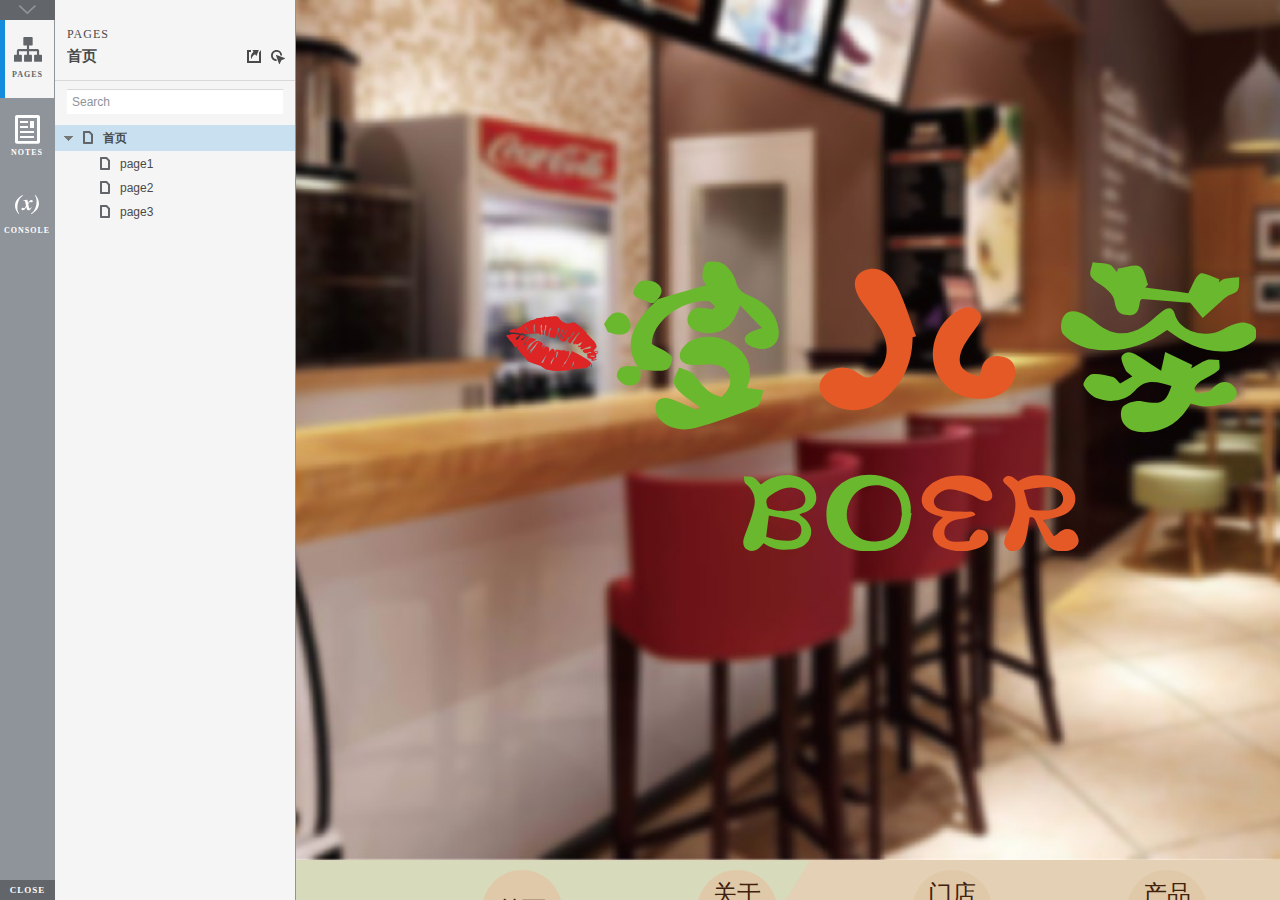
==== index.html @ 2c0c11c9 "1.0" ====
﻿<!DOCTYPE html>
<html xmlns="http://www.w3.org/1999/xhtml" xml:lang="en" lang="en">
<head>
    <title>Untitled Document</title>
    <meta http-equiv="X-UA-Compatible" content="IE=edge"/>
    <meta http-equiv="content-type" content="text/html; charset=utf-8" />
    <meta name="viewport" content="width=device-width, initial-scale=1.0" />
    <meta name="apple-mobile-web-app-capable" content="yes" />
    <link type="text/css" href="resources/css/reset.css" rel="Stylesheet" />
    <link type="text/css" href="resources/css/default.css" rel="Stylesheet" />
    <!--<link href='https://fonts.googleapis.com/css?family=Nunito:300' rel='stylesheet' type='text/css'>-->

    <script type="text/javascript">
        if (location.href.toString().indexOf('file://localhost/') == 0) {
            location.href = location.href.toString().replace('file://localhost/', 'file:///');
        }
    </script>

    <script type="text/javascript" src="resources/scripts/jquery-1.7.1.min.js"></script>
    <script type="text/javascript" src="resources/scripts/player/splitter.js"></script>
    <script type="text/javascript" src="resources/scripts/axutils.js"></script>
    <script type="text/javascript" src="resources/scripts/player/axplayer.js"></script>
    <script type="text/javascript" src="resources/scripts/messagecenter.js"></script>
    <script type="text/javascript" src="data/document.js"></script>
    <style type="text/css">

#outerContainer {
	width:1000px;
	height:1500px;
}

.vsplitbar {
    width: 3px;
    /*background: #B9B9B9;*/
    border-right: 1px solid #8f949a;
}

.vsplitbar:hover, .vsplitbar.active {
    background: #8f949a;
}

#rightPanel {
    background-color: White;
}

/*#leftPanel {
    min-width: 120px;
}*/

.splitterMask {
   position:absolute;
   top: 0;
   left: 0;
   width: 100%;
   height: 100%;
   overflow: hidden;
   background-image: url(resources/images/transparent.gif);
   z-index: 20000;
}

    </style>
    <script type="text/javascript" language="JavaScript"><!--
        var SITEMAP_COLLAPSE_VAR_NAME = 'c';
        var PLUGIN_VAR_NAME = 'g';
        var FOOTNOTES_VAR_NAME = 'fn';
        var ADAPTIVE_VIEW_VAR_NAME = 'view';
        var lastLeftPanelWidth = 295;
        var toolBarOnly = true;

        // isolate scope
        (function() {
            setUpController();
            
            var configuration = $axure.document.configuration;
            var _settings = {};
            _settings.projectId = configuration.prototypeId;
            _settings.isAxshare = configuration.isAxshare;
            _settings.loadFeedbackPlugin = configuration.loadFeedbackPlugin;
            var cHash = getHashStringVar(SITEMAP_COLLAPSE_VAR_NAME);
            _settings.startCollapsed = cHash == "1";
            if(cHash == "2") closePlayer();
            var gHash = getHashStringVar(PLUGIN_VAR_NAME);
            if(gHash == "") gHash = 1;
            _settings.startPluginGid = gHash;

            $axure.player.settings = _settings;

            $(window).bind('load', function() {
                if(CHROME_5_LOCAL && !$('body').attr('pluginDetected')) {
                    window.location = 'resources/chrome/chrome.html';
                }
            });

            $(document).ready(function() {
                $axure.page.bind('load.start', mainFrame_onload);
                $axure.messageCenter.addMessageListener(messageCenter_message);

                $(document).on('pluginShown', function (event, data) {
                    setVarInCurrentUrlHash('g', data ? data : '');
                });

                $(document).on('pluginCreated', function(event, data) {
                    if($axure.player.settings.startPluginGid == data) {
                        $axure.player.showPlugin(data);
                    }
                });

                if($axure.player.settings.loadFeedbackPlugin) {
                    if($axure.player.settings.isAxshare) {
                        $axure.utils.loadJS('/Scripts/plugins/feedback/feedback8.js');
                    } else {
                        $axure.utils.loadJS('http://share.axure.com/Scripts/plugins/feedback/feedback8.js');
                    }
                }

                if(navigator.userAgent.indexOf("MSIE") >= 0) $('#outerContainer').width('100%');
                initialize();
                if($axure.player.settings.startCollapsed) $('#outerContainer').splitter({ sizeLeft: 0 });
                else $('#outerContainer').splitter({ sizeLeft: lastLeftPanelWidth });
                $('#leftPanel').width(lastLeftPanelWidth);
                
                $(window).resize(function() { resizeContent(); });

                $('#maximizePanelContainer').hide();

                initializeLogo();

                $(window).resize();
                resizeContent();
                
                $axure.player.collapseToBar();

                if($axure.player.settings.startCollapsed) {
                    collapse();
                    $('#leftPanel').width(0);
                }

                if(MOBILE_DEVICE) {
                    $('#interfaceControlFrameMinimizeContainer').height('45px');
                    $('#interfaceControlFrameMinimizeContainer a').height('45px');
                    $('#interfaceControlFrameHeaderContainer').css('margin-top','45px');
                    $('#interfaceControlFrameCloseContainer a').css('padding','10px 0px');
                    $('#maximizePanelContainer').height('45px');//.css('top','inherit').css('bottom','0px');

                    $('body').removeClass('hashover');

                    if(IOS) {
                        $('#rightPanel').css('overflow', 'auto').css('-webkit-overflow-scrolling', 'touch').css('-ms-overflow-x', 'hidden');

                        window.addEventListener("orientationchange", function() {
                            var viewport = document.querySelector("meta[name=viewport]");
                            //so iOS doesn't zoom when switching back to portrait
                            viewport.setAttribute('content', 'width=device-width, initial-scale=1.0, maximum-scale=1.0');
                            viewport.setAttribute('content', 'width=device-width, initial-scale=1.0');
                            resizeContent();
                        }, false);

                        $axure.page.bind('load.start', function() {
                            resizeContent();
                        });
                    }
                }

            });

            function initialize() {
                var legacyQString = getQueryString("Page");
                if (legacyQString.length > 0) {
                    location.href = location.href.substring(0, location.href.indexOf("?")) + "#p=" + legacyQString;
                    return;
                }

                var mainFrame = document.getElementById("mainFrame");
                mainFrame.contentWindow.location.href = getInitialUrl();
            }

            function initializeLogo() {
                if($axure.document.configuration.logoImagePath) {
                    var image = new Image();
                    image.onload = function() {
                        $('#logoImage').css('max-width', this.width + 'px');
                        $axure.player.resizeContent();
                    };
                    image.src = $axure.document.configuration.logoImagePath;
                
                    $('#interfaceControlFrameLogoImageContainer').html('<img id="logoImage" src="" />');
                    $('#logoImage').attr('src', $axure.document.configuration.logoImagePath).load(function() { resizeContent(); });
                } else $('#interfaceControlFrameLogoImageContainer').hide();

                if ($axure.document.configuration.logoImageCaption) {
                    $('#interfaceControlFrameLogoCaptionContainer').html($axure.document.configuration.logoImageCaption);
                } else $('#interfaceControlFrameLogoCaptionContainer').hide();

                if(!$('#interfaceControlFrameLogoImageContainer').is(':visible') && !$('#interfaceControlFrameLogoCaptionContainer').is(':visible')) {
                    $('#interfaceControlFrameLogoContainer').hide();
                }
            }

            var resizeContent = $axure.player.resizeContent = function() {
                var newHeight = $(window).height();
                var newWidth = $(window).width();

                var controlContainerHeight = newHeight;// - 30;
                if($('#interfaceControlFrameLogoContainer').is(':visible')) controlContainerHeight -= $('#interfaceControlFrameLogoContainer').outerHeight();// + 16;

                $('#outerContainer').height(newHeight).width(newWidth);
                $('.vsplitbar').height(newHeight);
                $('#leftPanel').height(newHeight);
                $('#interfaceControlFrame').height(newHeight);
                $('#interfaceControlFrameContainer').height(newHeight);
                $('#interfaceControlFrameHostContainer').height(controlContainerHeight);

                $('#rightPanel').height(newHeight);
                $('#mainFrame').height(newHeight);

                if($('#leftPanel').is(':visible')) $('#rightPanel').width($(window).width() - $('#leftPanel').width() - 1);// $('.vsplitbar').width());
                else $('#rightPanel').width($(window).width());

                $(document).trigger('ContainerHeightChange',[controlContainerHeight]);

                if(MOBILE_DEVICE) {
                    if(!(getHashStringVar(ADAPTIVE_VIEW_VAR_NAME).length > 0)) $axure.messageCenter.postMessage('setAdaptiveViewForSize', {'width':newWidth, 'height':$('#rightPanel').height()});
                }
            }

            var collapseToBar = $axure.player.collapseToBar = function() {
                lastLeftPanelWidth = $('#leftPanel').width();
                $('#leftPanel').width('55px');
                $('.vsplitbar').hide();
                $('#rightPanel').width($(window).width() - $('#leftPanel').width());
                $(window).resize();
                $('#outerContainer').trigger('resize');
                toolBarOnly = true;
            }

            var expandFromBar = $axure.player.expandFromBar = function() {
                if($('.vsplitbar').is(':visible')) return;

                $('#leftPanel').width(lastLeftPanelWidth);
                $('.vsplitbar').show();
                $('#rightPanel').width($(window).width() - $('#leftPanel').width() - 1);// $('.vsplitbar').width());
                $(window).resize();
                $('#outerContainer').trigger('resize');
                toolBarOnly = false;
            }

        })();

        function messageCenter_message(message, data) {
            if(message == 'expandFrame') expand();
            else if(message == 'getCollapseFrameOnLoad' && $axure.player.settings.startCollapsed && !MOBILE_DEVICE) $axure.messageCenter.postMessage('collapseFrameOnLoad');
        }

        
        function getInitialUrl() {
            var pageName = getHashStringVar("p");
            if(pageName.length > 0) return pageName + ".html";
            else {
                var url = getFirstPageUrl($axure.document.sitemap.rootNodes);
                return (url ? url : "about:blank");
            }
        }

        function getFirstPageUrl(nodes) {
            for (var i = 0; i < nodes.length; i++) {
                var node = nodes[i];
                if (node.url) return node.url;
                else {
                    var hasChildren = (node.children && node.children.length > 0);
                    if (hasChildren) {
                        var url = getFirstPageUrl(node.children);
                        if (url) return url;
                    }
                }
            }
            return null;
        }

        function closePlayer() {
            if($axure.page.location) window.location.href = $axure.page.location;
            else {
                var pageFile = getInitialUrl();
                var currentLocation = window.location.toString();
                window.location.href = currentLocation.substr(0, currentLocation.lastIndexOf("/") + 1) + pageFile;
            }
        }

        function replaceHash(newHash) {
            var currentLocWithoutHash = window.location.toString().split('#')[0];

            //We use replace so that every hash change doesn't get appended to the history stack.
            //We use replaceState in browsers that support it, else replace the location
            if(typeof window.history.replaceState != 'undefined') {
                try {
                    //Chrome 45 (Version 45.0.2454.85 m) started throwing an error here when generated locally (this only happens with sitemap open) which broke all interactions.
                    //try catch breaks the url adjusting nicely when the sitemap is open, but all interactions and forward and back buttons work.
                    //Uncaught SecurityError: Failed to execute 'replaceState' on 'History': A history state object with URL 'file:///C:/Users/Ian/Documents/Axure/HTML/Untitled/start.html#p=home' cannot be created in a document with origin 'null'.
                    window.history.replaceState(null, null, currentLocWithoutHash + newHash);
                } catch(ex) {}
            } else {
                window.location.replace(currentLocWithoutHash + newHash);
            }
        }

        function collapse() {
            setVarInCurrentUrlHash('c', 1);
            if(!toolBarOnly) lastLeftPanelWidth = $('#leftPanel').width();

            $('#maximizePanelContainer').show();
            $('#leftPanel').hide();
            $('.vsplitbar').hide();
            $('#rightPanel').width($(window).width());
            $(window).resize();
            $('#outerContainer').trigger('resize');

            $(document).trigger('sidebarCollapse');

            if(MOBILE_DEVICE) {
                $('#maximizePanelContainer').animate({
                    top:$('#rightPanel').height() - $('#maximizePanelContainer').height()
                }, 300, 'swing', function() {
                    $('#maximizePanelContainer').css('top', 'inherit').css('bottom', '0px');
                });
            }
        }

        function expand() {
            if(MOBILE_DEVICE) {
                $('#maximizePanelContainer').css('top', '0px').css('bottom', 'inherit');
            }

            deleteVarFromCurrentUrlHash('c');
            $('#maximizePanelContainer').hide();
            $('#leftPanel').width(lastLeftPanelWidth);
            $('#leftPanel').show();
            if(!toolBarOnly) {
                $('.vsplitbar').show();
                $('#rightPanel').width($(window).width() - $('#leftPanel').width() - 1);
            } else {
                $axure.player.collapseToBar();
            }
            $(window).resize();
            $('#outerContainer').trigger('resize');

            $(document).trigger('sidebarExpanded');
        }


        function mainFrame_onload() {
            if($axure.page.pageName) document.title = $axure.page.pageName;
        }

        function getQueryString(query) {
            var qstring = self.location.href.split("?");
            if(qstring.length < 2) return "";
            return GetParameter(qstring, query);
        }
        
        function GetParameter(qstring, query) {
            var prms = qstring[1].split("&");
            var frmelements = new Array();
            var currprmeter, querystr = "";

            for(var i = 0; i < prms.length; i++) {
                currprmeter = prms[i].split("=");
                frmelements[i] = new Array();
                frmelements[i][0] = currprmeter[0];
                frmelements[i][1] = currprmeter[1];
            }

            for(j = 0; j < frmelements.length; j++) {
                if(frmelements[j][0].toLowerCase() == query.toLowerCase()) {
                    querystr = frmelements[j][1];
                    break;
                }
            }
            return querystr;
        }
        
        function getHashStringVar(query) {
            var qstring = self.location.href.split("#");
            if(qstring.length < 2) return "";
            return GetParameter(qstring, query);
        }

        function setHashStringVar(currentHash, varName, varVal) {
            var varWithEqual = varName + '=';
            var poundVarWithEqual = varVal === '' ? '' :  '#' + varName + '=' + varVal;
            var ampVarWithEqual = varVal === '' ? '' :  '&' + varName + '=' + varVal;
            var hashToSet = '';

            var pageIndex = currentHash.indexOf('#' + varWithEqual);
            if(pageIndex == -1) pageIndex = currentHash.indexOf('&' + varWithEqual);
            if(pageIndex != -1) {
                var newHash = currentHash.substring(0, pageIndex);

                newHash = newHash == '' ? poundVarWithEqual : newHash + ampVarWithEqual;

                var ampIndex = currentHash.indexOf('&', pageIndex + 1);
                if(ampIndex != -1) {
                    newHash = newHash == '' ? '#' + currentHash.substring(ampIndex + 1) : newHash + currentHash.substring(ampIndex);
                }
                hashToSet = newHash;
            } else if(currentHash.indexOf('#') != -1) {
                hashToSet = currentHash + ampVarWithEqual;
            } else {
                hashToSet = poundVarWithEqual;
            }

            if(hashToSet != '' || varVal == '') {
                return hashToSet;
            }

            return null;
        }

        function setVarInCurrentUrlHash(varName, varVal) {
            var newHash = setHashStringVar(window.location.hash, varName, varVal);

            if(newHash != null) {
                replaceHash(newHash);
            }
        }

        function deleteHashStringVar(currentHash, varName) {
            var varWithEqual = varName + '=';

            var pageIndex = currentHash.indexOf('#' + varWithEqual);
            if(pageIndex == -1) pageIndex = currentHash.indexOf('&' + varWithEqual);
            if(pageIndex != -1) {
                var newHash = currentHash.substring(0, pageIndex);

                var ampIndex = currentHash.indexOf('&', pageIndex + 1);

                //IF begin of string....if none blank, ELSE # instead of & and rest
                //IF in string....prefix + if none blank, ELSE &-rest
                if(newHash == '') { //beginning of string
                    newHash = ampIndex != -1 ? '#' + currentHash.substring(ampIndex + 1) : '';
                } else { //somewhere in the middle
                    newHash = newHash + (ampIndex != -1 ? currentHash.substring(ampIndex) : '');
                }

                return newHash;
            }

            return null;
        }

        function deleteVarFromCurrentUrlHash(varName) {
            var newHash = deleteHashStringVar(window.location.hash, varName);

            if(newHash != null) {
                replaceHash(newHash);
            }
        }
    --></script>

    <link type="text/css" rel="Stylesheet" href="plugins/sitemap/styles/sitemap.css" />
    <script type="text/javascript" src="plugins/sitemap/sitemap.js"></script>
    <link type="text/css" rel="Stylesheet" href="plugins/page_notes/styles/page_notes.css" />
    <script type="text/javascript" src="plugins/page_notes/page_notes.js"></script>
    <!--<link type="text/css" rel="Stylesheet" href="plugins/recordplay/styles/recordplay.css" />
    <script type="text/javascript" src="plugins/recordplay/recordplay.js"></script>-->
    <link type="text/css" rel="Stylesheet" href="plugins/debug/styles/debug.css" />
    <script type="text/javascript" src="plugins/debug/debug.js"></script>

</head>
<body scroll="no" class="hashover">
    <div id="outerContainer">

        <div id="leftPanel">
            <div id="interfaceControlFrame">
                <div id="interfaceControlFrameMinimizeContainer">
                    <a title="Collapse" id="interfaceControlFrameMinimizeButton" onclick="collapse();">&nbsp;</a>
                </div>
                <div id="interfaceControlFrameHeaderContainer">
                    <ul id="interfaceControlFrameHeader"></ul>
                </div>
                <div id="interfaceControlFrameContainer">
                    <div id="interfaceControlFrameLogoContainer">
                        <div id="interfaceControlFrameLogoImageContainer"></div>
                        <div id="interfaceControlFrameLogoCaptionContainer"></div>
                    </div>
                    <div id="interfaceControlFrameHostContainer">
                    </div>
                </div>
                <div id="interfaceControlFrameCloseContainer">
                    <a title="Close" id="interfaceControlFrameCloseButton" onclick="closePlayer();">CLOSE</a>
                </div>
            </div>
        </div>
        <div id="rightPanel">
            <iframe id="mainFrame" name="mainFrame" width="100%" height="100%" src="" frameborder="0" style="display: block;"></iframe>
        </div>

    </div>

    <div id="maximizePanelContainer">
        <iframe id="expandFrame" src="resources/expand.html" width="100%" height="100%" scrolling="no" allowtransparency="true" frameborder="0"></iframe>
    </div>

</body>
</html>
---- resources/css/default.css ----
﻿body {
  font-family : Arial, Helvetica, Sans-Serif;
  background-color: #8f949a;
  overflow:hidden;
}
a {
  cursor: pointer;
}

input[type="radio"], input[type="checkbox"] {
    margin: 0px 9px 0px 0px;
    vertical-align: bottom;
}

input {
    -webkit-box-sizing: border-box;
    -moz-box-sizing: border-box;
    box-sizing: border-box;
}

#maximizePanelContainer {
  font-size: 4px;
  position:absolute;
  left: 0px;
  top: 0px;
  width: 55px;
  height: 20px;
  overflow: visible;
  z-index: 1000;
}
#maximizePanelOver {
    position: absolute;
    left: 0px;
    top: 0px;
    width: 55px;
    height: 20px;
}
.maximizePanel {
    position: absolute;
    left: 0px;
    top: 0px;
    width: 55px;
    height: 20px;
    background: #a2a2a2 url('../images/expand.png') no-repeat center center;
    background: url('../images/expand.svg') no-repeat center center, linear-gradient(rgba(200,200,200,.5),rgba(200,200,200,.5));
    cursor: pointer;
}

#interfaceControlFrameMinimizeContainer {
  position:absolute;
    top: 0px;
    left: 0px;
  font-size: 2px; /*for IE*/
  text-align: right;
  z-index: 100;
    height: 20px;
    width: 55px;
    background-color: #62666b;
}
#interfaceControlFrameMinimizeContainer a {
    display: inline-block;
    width: 55px;
    height: 20px;
    font-size: 2px;
    background: url('../images/close.png') no-repeat center center;
    background: url('../images/close.svg') no-repeat center center, linear-gradient(transparent,transparent);
    text-decoration: none;
}

.hashover #interfaceControlFrameMinimizeContainer a:hover {
    background: url('../images/close_hover.png') no-repeat center center;
    background: url('../images/close_hover.svg') no-repeat center center, linear-gradient(transparent,transparent);
}

#interfaceControlFrame {
    margin: 0px 0px 0px 55px;
}

#interfaceControlFrameCloseContainer {
    /*display: none;*/
    position:absolute;
    bottom: 0px;
    left: 0px;
    font-size: 9px;
    font-family: 'Trebuchet MS';
    font-weight: bold;
    letter-spacing: 1px;
    z-index: 100;
    width: 55px;
    background-color: #62666b;
    text-align: center;  
}
#interfaceControlFrameCloseContainer a {
    display: inline-block;
    width: 55px;
    color: #ffffff;
    padding: 5px 0px;
}

#interfaceControlFrameHeader li a {
    display: block;
    width: 54px;
    height: 78px;
    text-align: center;
    padding-top: 50px;
    outline: none;
    margin-right: 1px;
    text-decoration: none;
    color: #ffffff;
    white-space: nowrap;
    background-color: transparent;
    background-repeat: no-repeat;
    background-position: 50% 17px;
    box-sizing: border-box;
    -moz-box-sizing: border-box;
    -webkit-box-sizing: border-box;
    border-left: 4px solid transparent;
    border-right: 4px solid transparent;
}

.hashover #interfaceControlFrameHeader li a:hover {
    background-color: transparent;
    background-repeat: no-repeat;
    background-position: 50% 17px;
    color: #c2c2c2;
}

#interfaceControlFrameHeader li a.selected, #interfaceControlFrameHeader li a.selected:hover {
    background-color: #f5f5f5;
    background-repeat: no-repeat;
    background-position: 50% 17px;
    color: #62666b;
    border-left: 5px solid #138CDD;
}

#interfaceControlFrameHeaderContainer {
    float: left;
    overflow: visible;
    width: 55px;
    margin-left: -55px;
    margin-top: 20px;
}

#interfaceControlFrameHeader {
    position: relative;
    list-style: none;
    font-size: 8px;
    z-index: 50;
    font-family: 'Trebuchet MS';
    font-weight: bold;
    letter-spacing: 1px;
}

#interfaceControlFrameContainer {
    float: right;
    background-color: #f5f5f5;
    overflow: hidden;
    width: 100%;
}

#interfaceControlFrameLogoContainer {
  background-color: White;
  padding: 20px 10px 10px 10px;
  overflow: hidden;
}

#interfaceControlFrameLogoImageContainer {
  text-align: center;
}

#interfaceControlFrameLogoCaptionContainer {
  text-align: center;
  margin: 5px 10px 0px 10px;
  font-size: 12px;
  color: #4a4a4a;
}

#logoImage {
    width: 100%;
}

.emptyStateContainer {
    text-align: center;
    padding: 0px 10px;
    margin-top: 32px
}

.emptyStateTitle {
    margin: 0px 0px 9px 0px;
    font-weight: bold;
}

.emptyStateContent {
    line-height: 16px;
}

.dottedDivider {
    height: 2px;
    margin: 15px 0px 15px 0px;
    background: url('../images/divider.png') no-repeat center center;
    background: url('../images/divider.svg') no-repeat center center, linear-gradient(transparent,transparent);
}

.nondottedDivider {
    height: 2px;
    margin: 9px 0px 9px 0px;
}
---- plugins/sitemap/styles/sitemap.css ----
﻿
#sitemapHost {
    font-size: 12px;
    color:#4a4a4a;
    height: 100%;
}

#sitemapHostBtn a {
    background: url('images/sitemap_on.png');
    background: url('images/sitemap_on.svg'),linear-gradient(transparent, transparent);
}

.hashover #sitemapHostBtn a:hover {
    background: url('images/sitemap_hover.png');
    background: url('images/sitemap_hover.svg'),linear-gradient(transparent, transparent);
}

#sitemapHostBtn a.selected, #sitemapHostBtn a.selected:hover {
    background: url('images/sitemap_off.png');
    background: url('images/sitemap_off.svg'),linear-gradient(transparent, transparent);
}

#sitemapHost .pageButtonHeader {
    top: -27px;
}

#sitemapTreeContainer {
    overflow: auto;
    width: 100%;
    height: 100%;
    -webkit-overflow-scrolling: touch;
}

.sitemapTree {
    margin: 0px 0px 10px 0px;
    overflow:visible;
}

.sitemapTree ul {
    list-style-type: none;
    margin: 0px 0px 0px 0px;
    padding-left: 0px;
}

.sitemapPlusMinusLink 
{
}

.sitemapMinus 
{
	vertical-align:middle;
    background: url('images/minus.gif');
    background-repeat: no-repeat;
	margin-right: 3px;	
	margin-bottom: 1px;
    height:9px;
    width:9px;
    display:inline-block;
}

.sitemapPlus 
{
	vertical-align:middle;
    background: url('images/plus.gif');
    background-repeat: no-repeat;
	margin-right: 3px;	
	margin-bottom: 1px;
	height:9px;
    width:9px;
    display:inline-block;
}

.sitemapPageLink 
{
    margin-left: 0px;
}

.sitemapPageIcon 
{
	margin: 0px 0px -3px 4px;
    width: 16px;
    height: 16px;
    display: inline-block;
    background: url('images/page.png') no-repeat center center;
    background: url('images/page.svg') no-repeat center center, linear-gradient(transparent,transparent);
}

.sitemapFlowIcon
{
    background: url('images/flow.png') no-repeat center center;
    background: url('images/flow.svg') no-repeat center center, linear-gradient(transparent,transparent);
}

.sitemapFolderIcon
{
    background: url('images/folder_closed.png') no-repeat center center;
    background: url('images/folder_closed.svg') no-repeat center center, linear-gradient(transparent,transparent);
}

.sitemapFolderOpenIcon
{
    background: url('images/folder_open.png') no-repeat center center;
    background: url('images/folder_open.svg') no-repeat center center, linear-gradient(transparent,transparent);
}

.sitemapPageName 
{
    margin-left: 7px;
}

.sitemapNode 
{
    /*margin:4px 0px 4px 0px;*/
    white-space:nowrap;
}

.sitemapPageLinkContainer {
    /*display: inline-block;*/
    margin-left: 0px;
    padding: 4px 0px 4px 0px;
}
/*
.sitemapNode div
{
	padding-top: 1px; 
	padding-bottom: 3px;
    padding-left: 20px;
	height: 14px;
}
*/

.sitemapExpandableNode 
{
	margin-left: 0px;
}

.sitemapHighlight 
{
    /*display: inline-block;*/
	background-color : #C8E0F0;
    font-weight: bold;
}

.sitemapGreyedName
{
	color: #AAA;
}


.pluginNameHeader
{
    font-family: 'Trebuchet MS';
	font-size: 12px;
    letter-spacing: 1px;
	/*font-weight: bold;*/
	white-space: nowrap;
    margin-bottom: 5px;
}

.pageNameHeader
{
    font-family: 'Trebuchet MS';
    /*display: inline-block;*/
    /*float: left;*/
	font-size: 15px;
	font-weight: bold;
	/*height: 23px;*/
    padding-right: 77px;
	white-space: nowrap;
    overflow: hidden;
    text-overflow: ellipsis;
}

.pageButtonHeader
{
    float: right;
    position: relative;
    /*width: 72px;*/
	height: 24px;
    top: -22px;
    margin-bottom: -24px;
}

.sitemapHeader
{
    padding-top: 27px;
    border-bottom: 1px solid #d9d9d9;
    min-width: 110px;
}

.sitemapToolbar {
    margin: 0px 5px 14px 12px;
}

.sitemapToolbarButton
{
    float: left;
    width: 22px;
    height: 22px;
    border: 1px solid transparent;
}

#linksButton {
    background: url('images/share.png') no-repeat center center;
    background: url('images/share.svg') no-repeat center center, linear-gradient(transparent,transparent);
}

#linksButton:hover {
    background: url('images/share_hover.png') no-repeat center center;
    background: url('images/share_hover.svg') no-repeat center center, linear-gradient(transparent,transparent);
}

#linksButton.sitemapToolbarButtonSelected, .hashover #linksButton.sitemapToolbarButtonSelected:hover {
    background: url('images/share_on.png') no-repeat center center;
    background: url('images/share_on.svg') no-repeat center center, linear-gradient(transparent,transparent);
}

#adaptiveButton {
    background: url('images/views.png') no-repeat center center;
    background: url('images/views.svg') no-repeat center center, linear-gradient(transparent,transparent);
}

#adaptiveButton:hover {
    background: url('images/views_hover.png') no-repeat center center;
    background: url('images/views_hover.svg') no-repeat center center, linear-gradient(transparent,transparent);
}

#adaptiveButton.sitemapToolbarButtonSelected, #adaptiveButton.sitemapToolbarButtonSelected:hover {
    background: url('images/views_on.png') no-repeat center center;
    background: url('images/views_on.svg') no-repeat center center, linear-gradient(transparent,transparent);
}

#highlightInteractiveButton {
    background: url('images/hotspots.png') no-repeat center center;
    background: url('images/hotspots.svg') no-repeat center center, linear-gradient(transparent,transparent);
    margin-top: 1px;
}

#highlightInteractiveButton:hover {
    background: url('images/hotspots_hover.png') no-repeat center center;
    background: url('images/hotspots_hover.svg') no-repeat center center, linear-gradient(transparent,transparent);
}

#highlightInteractiveButton.sitemapToolbarButtonSelected, #highlightInteractiveButton.sitemapToolbarButtonSelected:hover {
    background: url('images/hotspots_on.png') no-repeat center center;
    background: url('images/hotspots_on.svg') no-repeat center center, linear-gradient(transparent,transparent);
}

/*#variablesButton {
    background: url('images/229_variables_16.png') no-repeat center center;
}*/

#searchButton {
    background: url('images/232_search_16.png') no-repeat center center;
}

.sitemapLinkContainer
{
	margin-top: 8px;
	padding-right: 5px;
	/*font-size: 12px;*/
}

.sitemapLinkField 
{
	width: 100%;
	font-size: 12px;
	margin-top: 3px;
    padding: 5px;
}

.sitemapRadioSelected {
    font-weight: bold;
}

.sitemapOptionContainer
{
	margin-top: 8px;
	padding-right: 5px;
	/*font-size: 12px;*/
}

#sitemapOptionsDiv
{
	margin-top: 10px;
	/*margin-left: 16px;*/
}

#viewSelectDiv
{
    padding: 2px 0px 0px 0px;
	/*margin-left: 5px;*/
}

#viewSelect
{
	width: 70%;
}

.sitemapUrlOption
{
	padding-bottom: 8px;
}

.optionLabel
{
	font-size: 12px;
}

.sitemapPopupContainer
{
    display: none;
    position: absolute;
	background-color: #F4F4F4;
	border: 1px solid #B9B9B9;
	padding: 5px 5px 5px 5px;
	margin: 5px 0px 0px 5px;
    z-index: 1;
}

#sitemapLinksContainer {
    border-top: 1px solid #d9d9d9;
    padding: 10px;
    margin-left: 0px;
    /*line-height: 18px;*/
}

#adaptiveViewsContainer {
    border-top: 1px solid #d9d9d9;
    padding: 10px;
    margin-left: 0px;
    line-height: 18px;
}

.adaptiveViewOption
{
	padding: 2px;
}

.adaptiveViewOption:hover
{ 
	background-color: rgb(204,235,248);
	cursor: pointer;
}

.currentAdaptiveView {
    font-weight: bold;
}

.adaptiveCheckboxDiv {
	height: 15px;
	width: 15px;
	float: left;
}

.checkedAdaptive {
	background: url('images/adaptivecheck.png') no-repeat center center;
}

/*#variablesContainer 
{
	max-height: 350px;
	overflow: auto;
}*/

/*#variablesClearLink 
{
	color: #069;
	left: 5px;
}*/

#searchDiv {
    padding: 8px 12px 11px 12px;
}

#searchBox {
    width: 100%;
    border: none;
    border-top: 1px solid #d9d9d9;
    /*border-bottom: 1px solid #d9d9d9;*/
    padding: 5px;
    font-size: 12px;
}

.searchBoxHint 
{
	color: #8f949a;
	/*font-style: italic;*/
}

#sitemapLinksPageName
{
	font-weight: bold;
}

#sitemapOptionsHeader
{
	font-weight: bold;
}
---- plugins/page_notes/styles/page_notes.css ----
﻿#pageNotesHost {
    font-size: 12px;
    color:#4a4a4a;
    height: 100%;
}

#pageNotesHostBtn a {
    background: url('images/notes_on.png');
    background: url('images/notes_on.svg'),linear-gradient(transparent, transparent);
}

.hashover #pageNotesHostBtn a:hover {
    background: url('images/notes_hover.png');
    background: url('images/notes_hover.svg'),linear-gradient(transparent, transparent);
}

#pageNotesHostBtn a.selected, #pageNotesHostBtn a.selected:hover {
    background: url('images/notes_off.png');
    background: url('images/notes_off.svg'),linear-gradient(transparent, transparent);
}

#footnotesButton {
    background: url('images/footnotes.png') no-repeat center center;
    background: url('images/footnotes.svg') no-repeat center center,linear-gradient(transparent, transparent);
}

#footnotesButton:hover {
    background: url('images/footnotes_hover.png') no-repeat center center;
    background: url('images/footnotes_hover.svg') no-repeat center center,linear-gradient(transparent, transparent);
}

#footnotesButton.sitemapToolbarButtonSelected, #footnotesButton.sitemapToolbarButtonSelected:hover {
    background: url('images/footnotes_on.png') no-repeat center center;
    background: url('images/footnotes_on.svg') no-repeat center center,linear-gradient(transparent, transparent);
}

.nextPageButton {
    background: url('images/forward.png') no-repeat center center;
    background: url('images/forward.svg') no-repeat center center,linear-gradient(transparent, transparent);    
}

.nextPageButton:hover {
    background: url('images/forward_hover.png') no-repeat center center;
    background: url('images/forward_hover.svg') no-repeat center center,linear-gradient(transparent, transparent);    
}

.prevPageButton {
    background: url('images/back.png') no-repeat center center;
    background: url('images/back.svg') no-repeat center center,linear-gradient(transparent, transparent);    
}

.prevPageButton:hover {
    background: url('images/back_hover.png') no-repeat center center;
    background: url('images/back_hover.svg') no-repeat center center,linear-gradient(transparent, transparent);    
}

#pageNotesScrollContainer 
{
    overflow: auto;
    width: 100%;
    /*height: 100%;*/
    -webkit-overflow-scrolling: touch;
}    

#pageNotesContainer 
{
    /*padding: 10px 10px 10px 12px;*/
}

#pageNotesContent 
{
	overflow: visible;
}

.pageNoteContainer 
{
    padding: 10px;
}

.pageNoteName 
{
    font-family: 'Trebuchet MS';
	font-size: 14px;
    font-weight: bold;
	margin-bottom: 5px;
	/*text-decoration: underline;*/
	white-space: nowrap;
}

.pageNote 
{
    line-height: 21px;
	/*margin-bottom: 20px;*/
}

.widgetNoteContainer {
    padding: 10px;
    border-bottom: 1px solid transparent;
    border-top: 1px solid transparent;
    cursor: pointer;
}

.widgetNoteContainerSelected {
    background-color: white;
    border-bottom: 1px solid #c2c2c2;
    border-top: 1px solid #c2c2c2;
}

/*.widgetNoteContainer:hover {
    background-color: white;
    //border-bottom: 1px solid #c2c2c2;
    //border-top: 1px solid #c2c2c2;
}*/

.widgetNoteFootnote {
    display: inline-block;
    /*vertical-align: top;
    margin: 2px 5px 10px 0px;
    padding: 1px 6px;
    font-size: 10px;
    color: #ffffff;
    background-color: #0a6cd6;*/
    width: 13px;
    height: 12px;
    padding-top: 1px;
    text-align: center;
    background-color: #138CDD;
    /*-moz-box-shadow: 1px 1px 3px #aaa;
    -webkit-box-shadow: 1px 1px 3px #aaa;
    box-shadow: 1px 1px 3px #aaa;*/
    font-size: 0px;
    margin-right: 8px;
}

div.annnoteline {
    display: inline-block;
    width: 9px;
    height: 1px;
    border-bottom: 1px solid white;
    margin-top: 1px;
}

.widgetNoteLabel {
    display: inline-block;
    vertical-align: top;
    font-family: 'Trebuchet MS';
	font-size: 14px;
    font-weight: bold;
	margin-bottom: 5px;    
}

.noteLink {
    text-decoration: inherit;
    color: inherit;
}

.noteLink:hover {
    background-color: white;
}
---- plugins/recordplay/styles/recordplay.css ----
﻿#recordPlayHost {
    font-size: 12px;
    color:#333;
    height: 100%;
}


#recordPlayContainer 
{
    overflow: auto;
    width: 100%;
    height: 100%;
    padding: 10px 10px 10px 10px;
}

#recordPlayToolbar 
{
	margin: 5px 5px 5px 5px;
    height: 22px;
}

#recordPlayToolbar .recordPlayButton
{
    float: left;
    width: 22px;
    height: 22px;
    border: 1px solid transparent;
}

#recordPlayToolbar .recordPlayButton:hover
{
    border: 1px solid rgb(0,157,217);
    background-color : rgb(166,221,242);
}

#recordPlayToolbar .recordPlayButton:active
{
    border: 1px solid rgb(0,157,217);
    background-color : rgb(204,235,248);
}

#recordPlayToolbar .recordPlayButtonSelected {
    border: 1px solid rgb(0,157,217);
    background-color : rgb(204,235,248);    
}

#recordButton {
    background: url('../../sitemap/styles/images/233_hyperlink_16.png') no-repeat center center;
}

#playButton {
    background: url('../../sitemap/styles/images/225_responsive_16.png') no-repeat center center;
}

#stopButton {
    background: url('../../sitemap/styles/images/228_togglenotes_16.png') no-repeat center center;
}

#deleteButton {
    background: url('../../sitemap/styles/images/231_event_16.png') no-repeat center center;
}

#recordNameHeader
{
    /* yeah??*/
	font-size: 13px;
	font-weight: bold;
	height: 23px;
	white-space: nowrap;
}

#recordPlayContent 
{
    /* yeah??*/
	overflow: visible;
}

.recordPlayName 
{
	font-size: 12px;
	margin-bottom: 5px;
	text-decoration: underline;
	white-space: nowrap;
}

.recordPlay 
{
	margin-bottom: 10px;
}
---- plugins/debug/styles/debug.css ----
﻿#debugHost {
    font-size: 12px;
    color:#4a4a4a;
    height: 100%;
}

#debugHostBtn a {
    background: url('images/variables_on.png');
    background: url('images/variables_on.svg'),linear-gradient(transparent, transparent);
}

.hashover #debugHostBtn a:hover {
    background: url('images/variables_hover.png');
    background: url('images/variables_hover.svg'),linear-gradient(transparent, transparent);
}

#debugHostBtn a.selected, #debugHostBtn a.selected:hover {
    background: url('images/variables_off.png');
    background: url('images/variables_off.svg'),linear-gradient(transparent, transparent);
}

#debugHeader .pageNameHeader {
    padding-right: 0px;
}

#variablesClearLink {
    display: inline-block;
    margin-bottom: 15px;
}

#variablesClearLink:hover {
    color: #0a6cd6;
}

#traceClearLink {
    display: inline-block;
    margin-bottom: 15px;
}

#traceClearLink:hover {
    color: #0a6cd6;
}

#debugScrollContainer 
{
    overflow: auto;
    width: 100%;
    height: 100%;
    -webkit-overflow-scrolling: touch;
}

#debugContainer {
        padding: 10px 10px 10px 10px;
}

.variableName
{
	font-weight: bold;
}

.variableDiv
{
    margin-bottom: 20px;
    line-height: 16px;

}

#variablesContainer {
    padding-bottom: 5px;
    /*overflow: auto;*/
}

#traceContainer {
    padding-top: 15px;
    /*padding: 0px 10px 10px 10px;*/
}

.debugToolbarButton 
{
	font-size: 1em;
	color: #069;
}

.axEventBlock {
    display: inline-block;
    width: 100%;
    margin: 5px 0px 5px 0px;
    line-height: 21px;
}

/*a.axEventBlock:hover {
    background-color: #069;
    color: white;
}*/

.axTime {
    margin: 0px 0px 0px 0px;
    font-size: 11px;
    color: #b1b3b5;
}

.axLabel {
    margin: 0px 0px 5px 0px;
    font-family: 'Trebuchet MS';
    font-size: 14px;
    font-weight: bold;
}

.lastAxEvent {
    margin-bottom: 10px;
    border-bottom: 1px solid #c2c2c2;
    padding-bottom: 10px;
}

.axEvent {
    margin: 0px 0px 5px 0px;
    font-weight: bold;
}

.axCase {
    margin: 0px 0px 5px 8px;
    font-style: italic;
}

.axAction {
    margin: 0px 0px 5px 13px;
}

#traceEmptyState.emptyStateContainer {
    margin-top: 0px;
}

.debugLinksContainer {
    text-align: right;
}
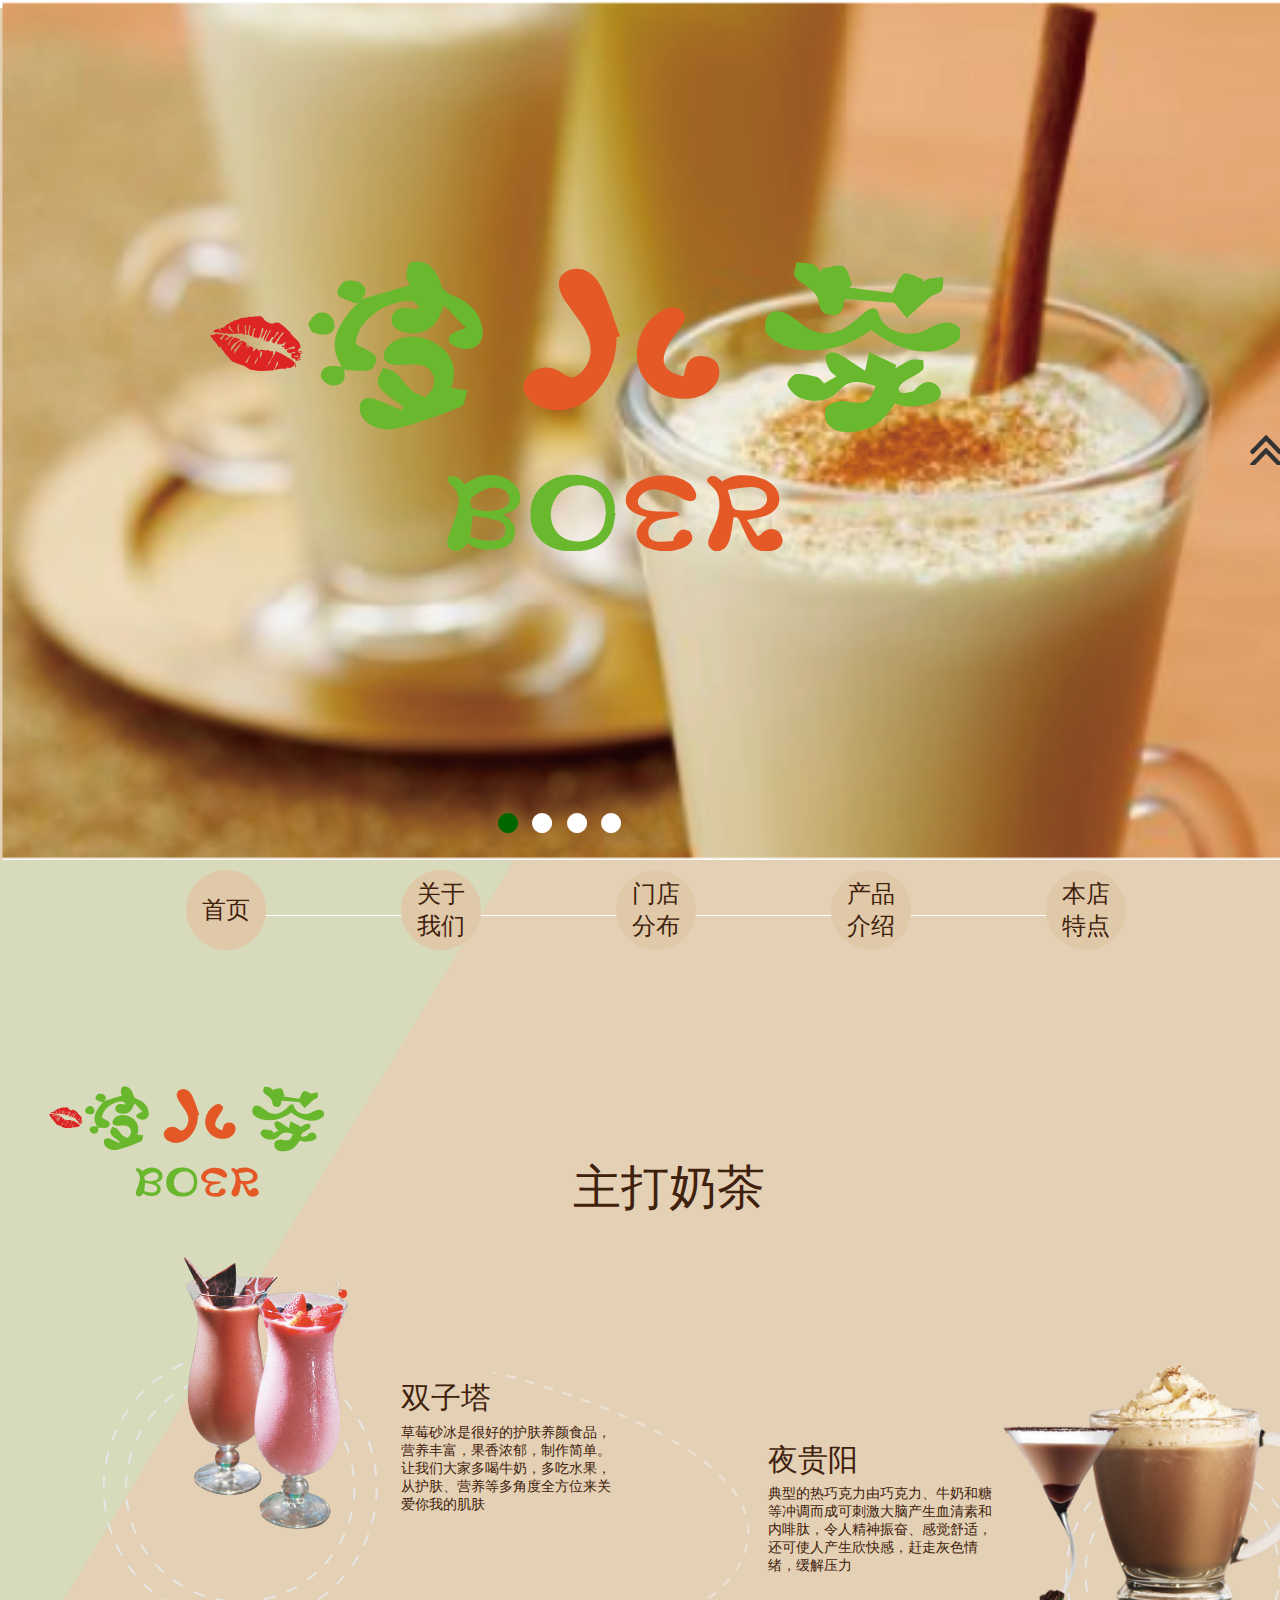
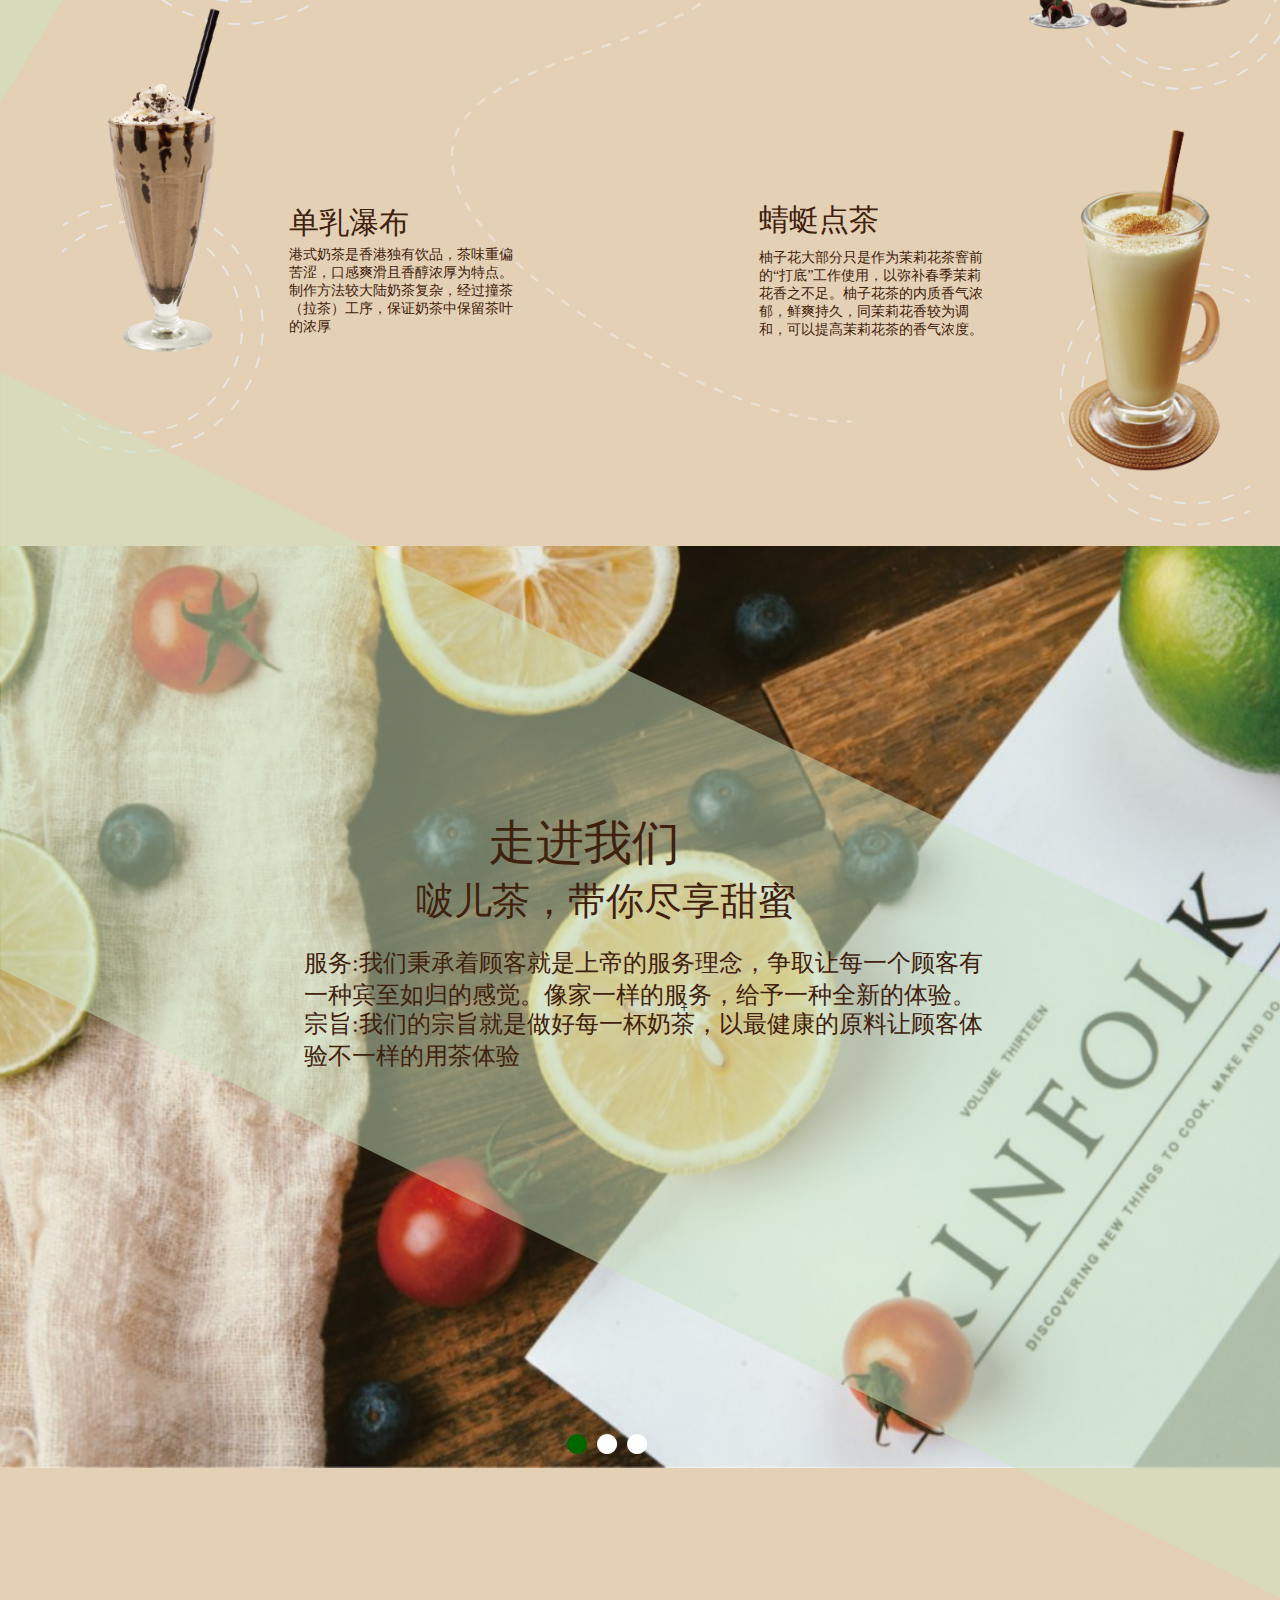
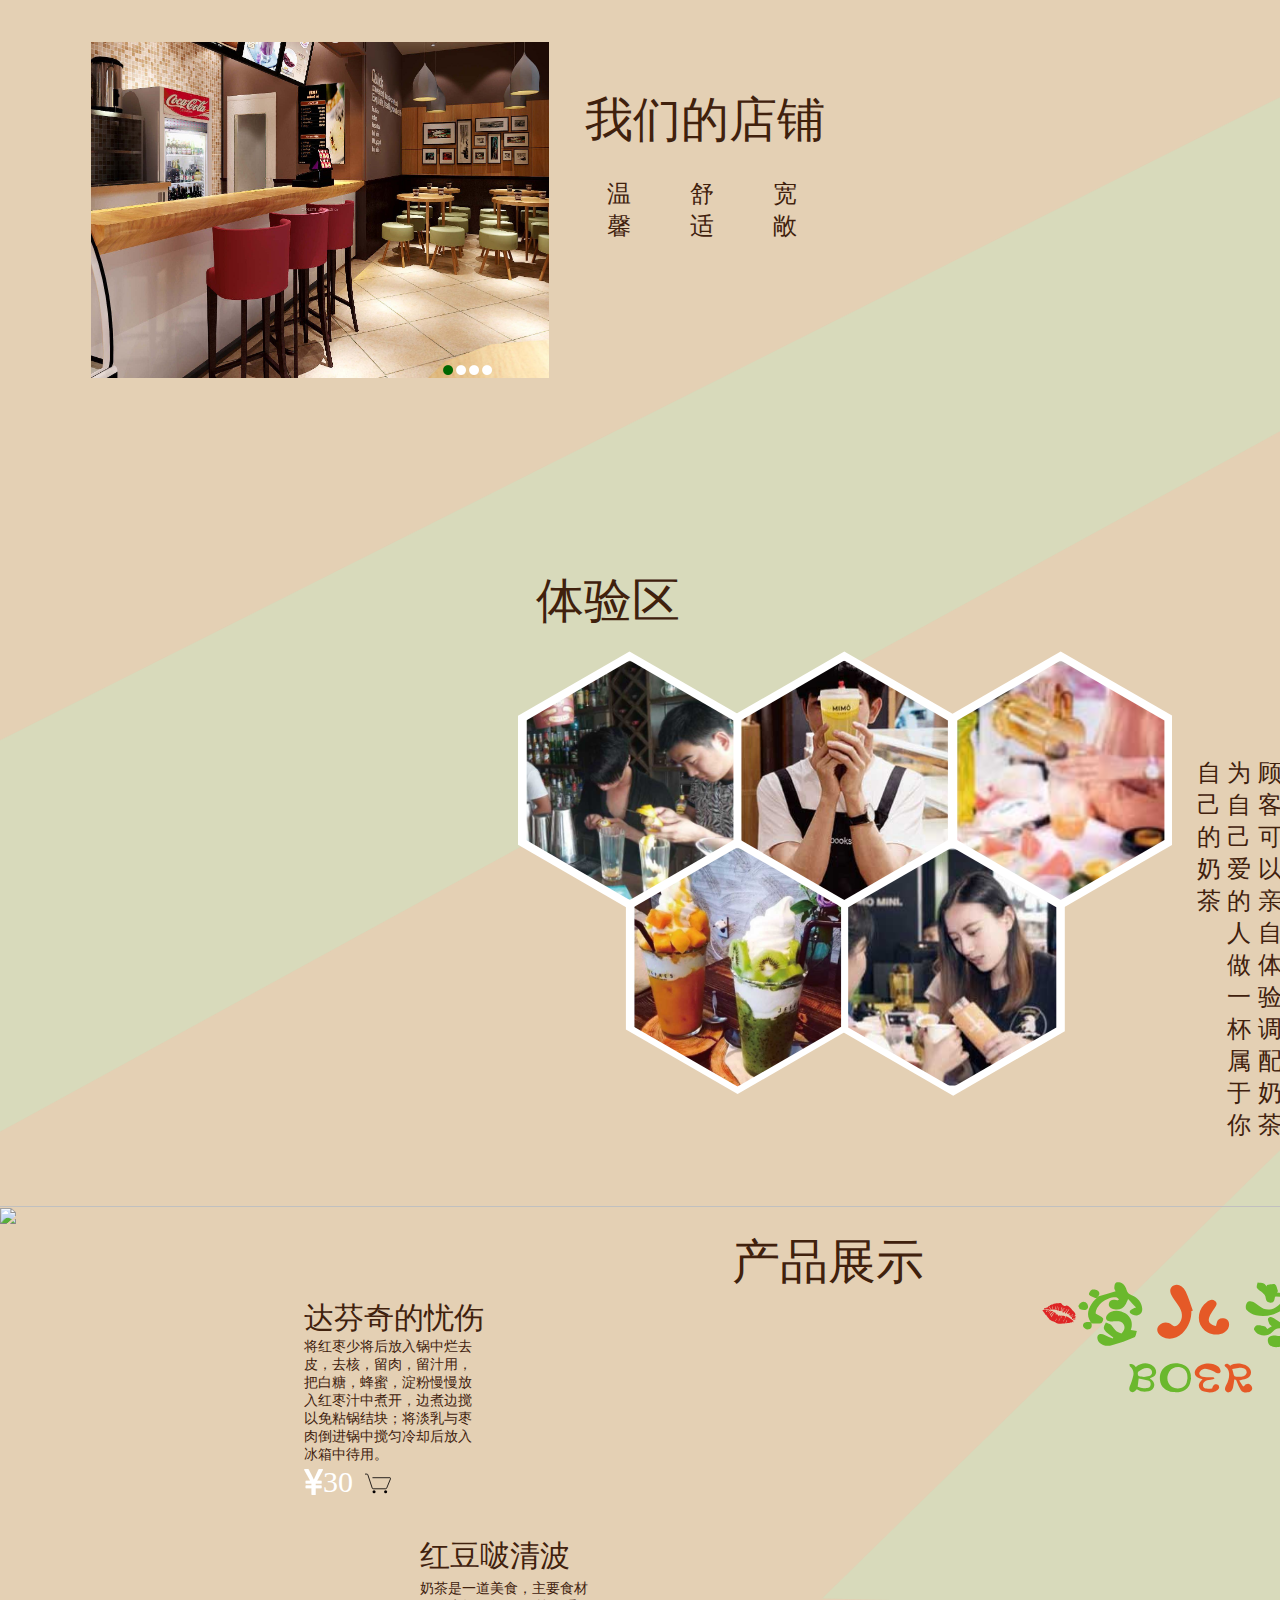
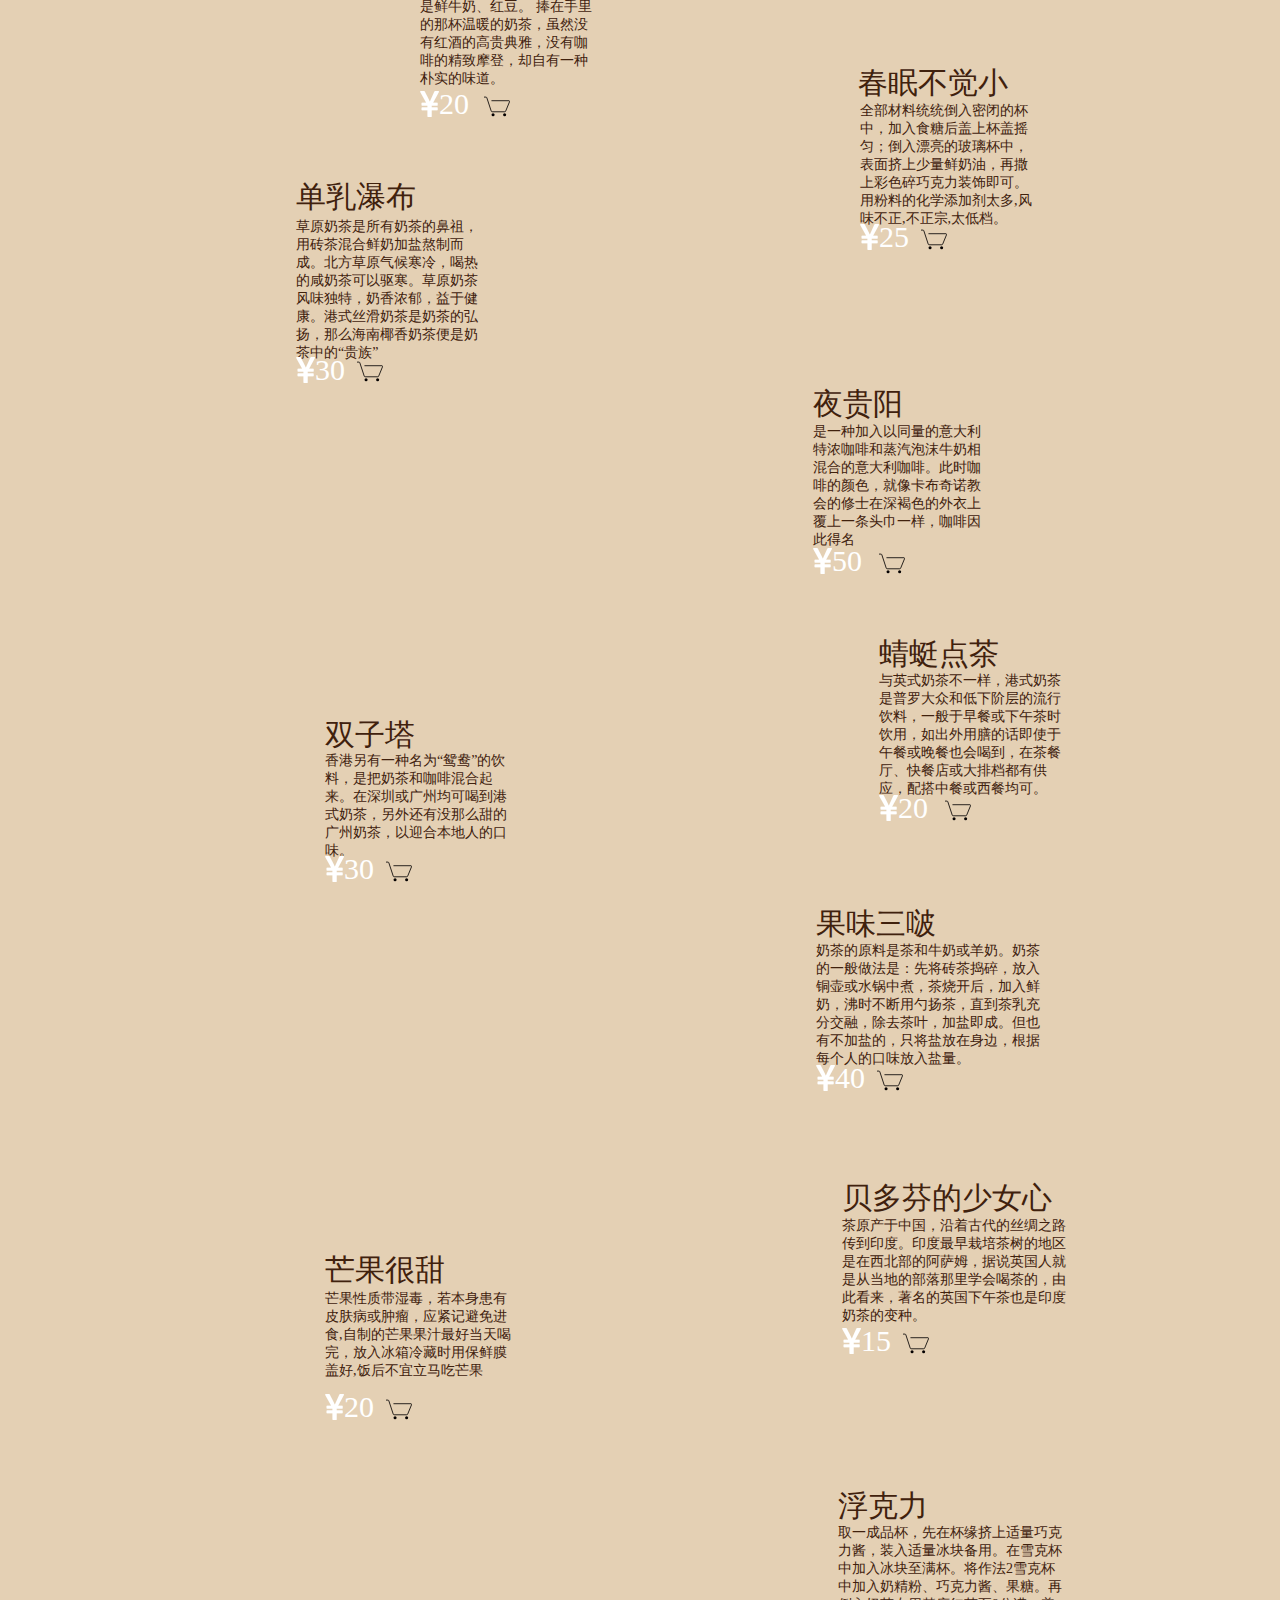
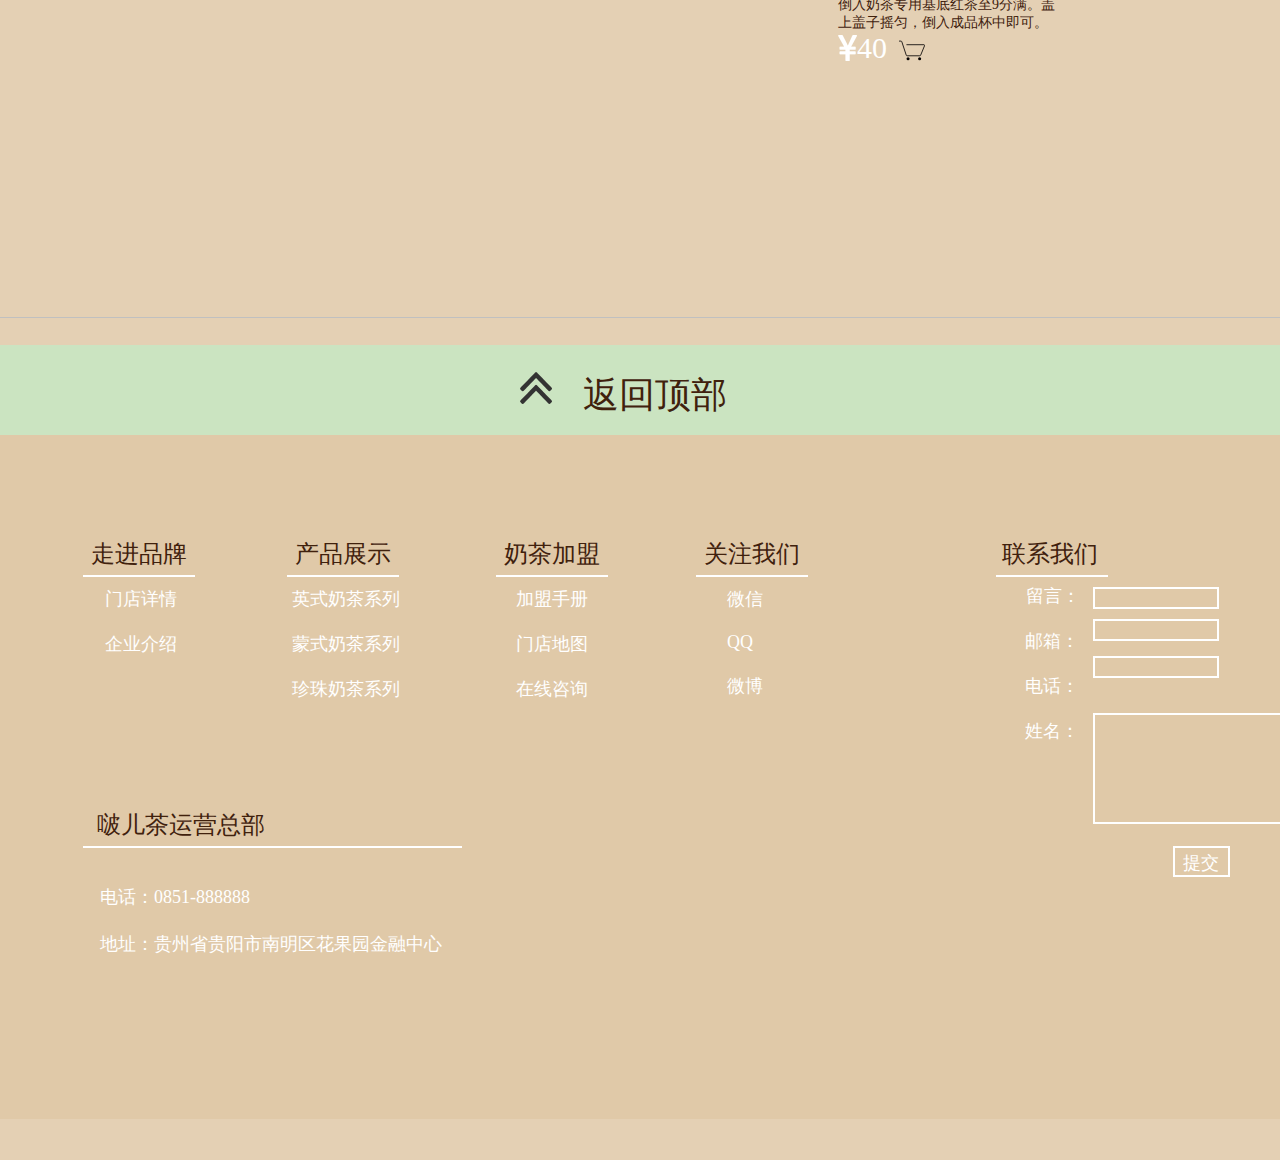
==== commit d981c598: "4" ====
--- a/index.html
+++ b/index.html
@@ -1,503 +1,1815 @@
 ﻿<!DOCTYPE html>
-<html xmlns="http://www.w3.org/1999/xhtml" xml:lang="en" lang="en">
-<head>
-    <title>Untitled Document</title>
+<html>
+  <head>
+    <title>index</title>
     <meta http-equiv="X-UA-Compatible" content="IE=edge"/>
-    <meta http-equiv="content-type" content="text/html; charset=utf-8" />
-    <meta name="viewport" content="width=device-width, initial-scale=1.0" />
-    <meta name="apple-mobile-web-app-capable" content="yes" />
-    <link type="text/css" href="resources/css/reset.css" rel="Stylesheet" />
-    <link type="text/css" href="resources/css/default.css" rel="Stylesheet" />
-    <!--<link href='https://fonts.googleapis.com/css?family=Nunito:300' rel='stylesheet' type='text/css'>-->
-
+    <meta http-equiv="content-type" content="text/html; charset=utf-8"/>
+    <meta name="viewport" content="width=device-width, height=device-height, initial-scale=1.0, minimum-scale=1, maximum-scale=1, user-scalable=no"/>
+    <meta name="apple-mobile-web-app-capable" content="yes"/>
+    <link href="resources/css/jquery-ui-themes.css" type="text/css" rel="stylesheet"/>
+    <link href="resources/css/axure_rp_page.css" type="text/css" rel="stylesheet"/>
+    <link href="data/styles.css" type="text/css" rel="stylesheet"/>
+    <link href="files/index/styles.css" type="text/css" rel="stylesheet"/>
+    <script src="resources/scripts/jquery-1.7.1.min.js"></script>
+    <script src="resources/scripts/jquery-ui-1.8.10.custom.min.js"></script>
+    <script src="resources/scripts/axure/axQuery.js"></script>
+    <script src="resources/scripts/axure/globals.js"></script>
+    <script src="resources/scripts/axutils.js"></script>
+    <script src="resources/scripts/axure/annotation.js"></script>
+    <script src="resources/scripts/axure/axQuery.std.js"></script>
+    <script src="resources/scripts/axure/doc.js"></script>
+    <script src="data/document.js"></script>
+    <script src="resources/scripts/messagecenter.js"></script>
+    <script src="resources/scripts/axure/events.js"></script>
+    <script src="resources/scripts/axure/recording.js"></script>
+    <script src="resources/scripts/axure/action.js"></script>
+    <script src="resources/scripts/axure/expr.js"></script>
+    <script src="resources/scripts/axure/geometry.js"></script>
+    <script src="resources/scripts/axure/flyout.js"></script>
+    <script src="resources/scripts/axure/ie.js"></script>
+    <script src="resources/scripts/axure/model.js"></script>
+    <script src="resources/scripts/axure/repeater.js"></script>
+    <script src="resources/scripts/axure/sto.js"></script>
+    <script src="resources/scripts/axure/utils.temp.js"></script>
+    <script src="resources/scripts/axure/variables.js"></script>
+    <script src="resources/scripts/axure/drag.js"></script>
+    <script src="resources/scripts/axure/move.js"></script>
+    <script src="resources/scripts/axure/visibility.js"></script>
+    <script src="resources/scripts/axure/style.js"></script>
+    <script src="resources/scripts/axure/adaptive.js"></script>
+    <script src="resources/scripts/axure/tree.js"></script>
+    <script src="resources/scripts/axure/init.temp.js"></script>
+    <script src="files/index/data.js"></script>
+    <script src="resources/scripts/axure/legacy.js"></script>
+    <script src="resources/scripts/axure/viewer.js"></script>
+    <script src="resources/scripts/axure/math.js"></script>
     <script type="text/javascript">
-        if (location.href.toString().indexOf('file://localhost/') == 0) {
-            location.href = location.href.toString().replace('file://localhost/', 'file:///');
-        }
+      $axure.utils.getTransparentGifPath = function() { return 'resources/images/transparent.gif'; };
+      $axure.utils.getOtherPath = function() { return 'resources/Other.html'; };
+      $axure.utils.getReloadPath = function() { return 'resources/reload.html'; };
     </script>
-
-    <script type="text/javascript" src="resources/scripts/jquery-1.7.1.min.js"></script>
-    <script type="text/javascript" src="resources/scripts/player/splitter.js"></script>
-    <script type="text/javascript" src="resources/scripts/axutils.js"></script>
-    <script type="text/javascript" src="resources/scripts/player/axplayer.js"></script>
-    <script type="text/javascript" src="resources/scripts/messagecenter.js"></script>
-    <script type="text/javascript" src="data/document.js"></script>
-    <style type="text/css">
-
-#outerContainer {
-	width:1000px;
-	height:1500px;
-}
-
-.vsplitbar {
-    width: 3px;
-    /*background: #B9B9B9;*/
-    border-right: 1px solid #8f949a;
-}
-
-.vsplitbar:hover, .vsplitbar.active {
-    background: #8f949a;
-}
-
-#rightPanel {
-    background-color: White;
-}
-
-/*#leftPanel {
-    min-width: 120px;
-}*/
-
-.splitterMask {
-   position:absolute;
-   top: 0;
-   left: 0;
-   width: 100%;
-   height: 100%;
-   overflow: hidden;
-   background-image: url(resources/images/transparent.gif);
-   z-index: 20000;
-}
-
-    </style>
-    <script type="text/javascript" language="JavaScript"><!--
-        var SITEMAP_COLLAPSE_VAR_NAME = 'c';
-        var PLUGIN_VAR_NAME = 'g';
-        var FOOTNOTES_VAR_NAME = 'fn';
-        var ADAPTIVE_VIEW_VAR_NAME = 'view';
-        var lastLeftPanelWidth = 295;
-        var toolBarOnly = true;
-
-        // isolate scope
-        (function() {
-            setUpController();
-            
-            var configuration = $axure.document.configuration;
-            var _settings = {};
-            _settings.projectId = configuration.prototypeId;
-            _settings.isAxshare = configuration.isAxshare;
-            _settings.loadFeedbackPlugin = configuration.loadFeedbackPlugin;
-            var cHash = getHashStringVar(SITEMAP_COLLAPSE_VAR_NAME);
-            _settings.startCollapsed = cHash == "1";
-            if(cHash == "2") closePlayer();
-            var gHash = getHashStringVar(PLUGIN_VAR_NAME);
-            if(gHash == "") gHash = 1;
-            _settings.startPluginGid = gHash;
-
-            $axure.player.settings = _settings;
-
-            $(window).bind('load', function() {
-                if(CHROME_5_LOCAL && !$('body').attr('pluginDetected')) {
-                    window.location = 'resources/chrome/chrome.html';
-                }
-            });
-
-            $(document).ready(function() {
-                $axure.page.bind('load.start', mainFrame_onload);
-                $axure.messageCenter.addMessageListener(messageCenter_message);
-
-                $(document).on('pluginShown', function (event, data) {
-                    setVarInCurrentUrlHash('g', data ? data : '');
-                });
-
-                $(document).on('pluginCreated', function(event, data) {
-                    if($axure.player.settings.startPluginGid == data) {
-                        $axure.player.showPlugin(data);
-                    }
-                });
-
-                if($axure.player.settings.loadFeedbackPlugin) {
-                    if($axure.player.settings.isAxshare) {
-                        $axure.utils.loadJS('/Scripts/plugins/feedback/feedback8.js');
-                    } else {
-                        $axure.utils.loadJS('http://share.axure.com/Scripts/plugins/feedback/feedback8.js');
-                    }
-                }
-
-                if(navigator.userAgent.indexOf("MSIE") >= 0) $('#outerContainer').width('100%');
-                initialize();
-                if($axure.player.settings.startCollapsed) $('#outerContainer').splitter({ sizeLeft: 0 });
-                else $('#outerContainer').splitter({ sizeLeft: lastLeftPanelWidth });
-                $('#leftPanel').width(lastLeftPanelWidth);
-                
-                $(window).resize(function() { resizeContent(); });
-
-                $('#maximizePanelContainer').hide();
-
-                initializeLogo();
-
-                $(window).resize();
-                resizeContent();
-                
-                $axure.player.collapseToBar();
-
-                if($axure.player.settings.startCollapsed) {
-                    collapse();
-                    $('#leftPanel').width(0);
-                }
-
-                if(MOBILE_DEVICE) {
-                    $('#interfaceControlFrameMinimizeContainer').height('45px');
-                    $('#interfaceControlFrameMinimizeContainer a').height('45px');
-                    $('#interfaceControlFrameHeaderContainer').css('margin-top','45px');
-                    $('#interfaceControlFrameCloseContainer a').css('padding','10px 0px');
-                    $('#maximizePanelContainer').height('45px');//.css('top','inherit').css('bottom','0px');
-
-                    $('body').removeClass('hashover');
-
-                    if(IOS) {
-                        $('#rightPanel').css('overflow', 'auto').css('-webkit-overflow-scrolling', 'touch').css('-ms-overflow-x', 'hidden');
-
-                        window.addEventListener("orientationchange", function() {
-                            var viewport = document.querySelector("meta[name=viewport]");
-                            //so iOS doesn't zoom when switching back to portrait
-                            viewport.setAttribute('content', 'width=device-width, initial-scale=1.0, maximum-scale=1.0');
-                            viewport.setAttribute('content', 'width=device-width, initial-scale=1.0');
-                            resizeContent();
-                        }, false);
-
-                        $axure.page.bind('load.start', function() {
-                            resizeContent();
-                        });
-                    }
-                }
-
-            });
-
-            function initialize() {
-                var legacyQString = getQueryString("Page");
-                if (legacyQString.length > 0) {
-                    location.href = location.href.substring(0, location.href.indexOf("?")) + "#p=" + legacyQString;
-                    return;
-                }
-
-                var mainFrame = document.getElementById("mainFrame");
-                mainFrame.contentWindow.location.href = getInitialUrl();
-            }
-
-            function initializeLogo() {
-                if($axure.document.configuration.logoImagePath) {
-                    var image = new Image();
-                    image.onload = function() {
-                        $('#logoImage').css('max-width', this.width + 'px');
-                        $axure.player.resizeContent();
-                    };
-                    image.src = $axure.document.configuration.logoImagePath;
-                
-                    $('#interfaceControlFrameLogoImageContainer').html('<img id="logoImage" src="" />');
-                    $('#logoImage').attr('src', $axure.document.configuration.logoImagePath).load(function() { resizeContent(); });
-                } else $('#interfaceControlFrameLogoImageContainer').hide();
-
-                if ($axure.document.configuration.logoImageCaption) {
-                    $('#interfaceControlFrameLogoCaptionContainer').html($axure.document.configuration.logoImageCaption);
-                } else $('#interfaceControlFrameLogoCaptionContainer').hide();
-
-                if(!$('#interfaceControlFrameLogoImageContainer').is(':visible') && !$('#interfaceControlFrameLogoCaptionContainer').is(':visible')) {
-                    $('#interfaceControlFrameLogoContainer').hide();
-                }
-            }
-
-            var resizeContent = $axure.player.resizeContent = function() {
-                var newHeight = $(window).height();
-                var newWidth = $(window).width();
-
-                var controlContainerHeight = newHeight;// - 30;
-                if($('#interfaceControlFrameLogoContainer').is(':visible')) controlContainerHeight -= $('#interfaceControlFrameLogoContainer').outerHeight();// + 16;
-
-                $('#outerContainer').height(newHeight).width(newWidth);
-                $('.vsplitbar').height(newHeight);
-                $('#leftPanel').height(newHeight);
-                $('#interfaceControlFrame').height(newHeight);
-                $('#interfaceControlFrameContainer').height(newHeight);
-                $('#interfaceControlFrameHostContainer').height(controlContainerHeight);
-
-                $('#rightPanel').height(newHeight);
-                $('#mainFrame').height(newHeight);
-
-                if($('#leftPanel').is(':visible')) $('#rightPanel').width($(window).width() - $('#leftPanel').width() - 1);// $('.vsplitbar').width());
-                else $('#rightPanel').width($(window).width());
-
-                $(document).trigger('ContainerHeightChange',[controlContainerHeight]);
-
-                if(MOBILE_DEVICE) {
-                    if(!(getHashStringVar(ADAPTIVE_VIEW_VAR_NAME).length > 0)) $axure.messageCenter.postMessage('setAdaptiveViewForSize', {'width':newWidth, 'height':$('#rightPanel').height()});
-                }
-            }
-
-            var collapseToBar = $axure.player.collapseToBar = function() {
-                lastLeftPanelWidth = $('#leftPanel').width();
-                $('#leftPanel').width('55px');
-                $('.vsplitbar').hide();
-                $('#rightPanel').width($(window).width() - $('#leftPanel').width());
-                $(window).resize();
-                $('#outerContainer').trigger('resize');
-                toolBarOnly = true;
-            }
-
-            var expandFromBar = $axure.player.expandFromBar = function() {
-                if($('.vsplitbar').is(':visible')) return;
-
-                $('#leftPanel').width(lastLeftPanelWidth);
-                $('.vsplitbar').show();
-                $('#rightPanel').width($(window).width() - $('#leftPanel').width() - 1);// $('.vsplitbar').width());
-                $(window).resize();
-                $('#outerContainer').trigger('resize');
-                toolBarOnly = false;
-            }
-
-        })();
-
-        function messageCenter_message(message, data) {
-            if(message == 'expandFrame') expand();
-            else if(message == 'getCollapseFrameOnLoad' && $axure.player.settings.startCollapsed && !MOBILE_DEVICE) $axure.messageCenter.postMessage('collapseFrameOnLoad');
-        }
-
-        
-        function getInitialUrl() {
-            var pageName = getHashStringVar("p");
-            if(pageName.length > 0) return pageName + ".html";
-            else {
-                var url = getFirstPageUrl($axure.document.sitemap.rootNodes);
-                return (url ? url : "about:blank");
-            }
-        }
-
-        function getFirstPageUrl(nodes) {
-            for (var i = 0; i < nodes.length; i++) {
-                var node = nodes[i];
-                if (node.url) return node.url;
-                else {
-                    var hasChildren = (node.children && node.children.length > 0);
-                    if (hasChildren) {
-                        var url = getFirstPageUrl(node.children);
-                        if (url) return url;
-                    }
-                }
-            }
-            return null;
-        }
-
-        function closePlayer() {
-            if($axure.page.location) window.location.href = $axure.page.location;
-            else {
-                var pageFile = getInitialUrl();
-                var currentLocation = window.location.toString();
-                window.location.href = currentLocation.substr(0, currentLocation.lastIndexOf("/") + 1) + pageFile;
-            }
-        }
-
-        function replaceHash(newHash) {
-            var currentLocWithoutHash = window.location.toString().split('#')[0];
-
-            //We use replace so that every hash change doesn't get appended to the history stack.
-            //We use replaceState in browsers that support it, else replace the location
-            if(typeof window.history.replaceState != 'undefined') {
-                try {
-                    //Chrome 45 (Version 45.0.2454.85 m) started throwing an error here when generated locally (this only happens with sitemap open) which broke all interactions.
-                    //try catch breaks the url adjusting nicely when the sitemap is open, but all interactions and forward and back buttons work.
-                    //Uncaught SecurityError: Failed to execute 'replaceState' on 'History': A history state object with URL 'file:///C:/Users/Ian/Documents/Axure/HTML/Untitled/start.html#p=home' cannot be created in a document with origin 'null'.
-                    window.history.replaceState(null, null, currentLocWithoutHash + newHash);
-                } catch(ex) {}
-            } else {
-                window.location.replace(currentLocWithoutHash + newHash);
-            }
-        }
-
-        function collapse() {
-            setVarInCurrentUrlHash('c', 1);
-            if(!toolBarOnly) lastLeftPanelWidth = $('#leftPanel').width();
-
-            $('#maximizePanelContainer').show();
-            $('#leftPanel').hide();
-            $('.vsplitbar').hide();
-            $('#rightPanel').width($(window).width());
-            $(window).resize();
-            $('#outerContainer').trigger('resize');
-
-            $(document).trigger('sidebarCollapse');
-
-            if(MOBILE_DEVICE) {
-                $('#maximizePanelContainer').animate({
-                    top:$('#rightPanel').height() - $('#maximizePanelContainer').height()
-                }, 300, 'swing', function() {
-                    $('#maximizePanelContainer').css('top', 'inherit').css('bottom', '0px');
-                });
-            }
-        }
-
-        function expand() {
-            if(MOBILE_DEVICE) {
-                $('#maximizePanelContainer').css('top', '0px').css('bottom', 'inherit');
-            }
-
-            deleteVarFromCurrentUrlHash('c');
-            $('#maximizePanelContainer').hide();
-            $('#leftPanel').width(lastLeftPanelWidth);
-            $('#leftPanel').show();
-            if(!toolBarOnly) {
-                $('.vsplitbar').show();
-                $('#rightPanel').width($(window).width() - $('#leftPanel').width() - 1);
-            } else {
-                $axure.player.collapseToBar();
-            }
-            $(window).resize();
-            $('#outerContainer').trigger('resize');
-
-            $(document).trigger('sidebarExpanded');
-        }
-
-
-        function mainFrame_onload() {
-            if($axure.page.pageName) document.title = $axure.page.pageName;
-        }
-
-        function getQueryString(query) {
-            var qstring = self.location.href.split("?");
-            if(qstring.length < 2) return "";
-            return GetParameter(qstring, query);
-        }
-        
-        function GetParameter(qstring, query) {
-            var prms = qstring[1].split("&");
-            var frmelements = new Array();
-            var currprmeter, querystr = "";
-
-            for(var i = 0; i < prms.length; i++) {
-                currprmeter = prms[i].split("=");
-                frmelements[i] = new Array();
-                frmelements[i][0] = currprmeter[0];
-                frmelements[i][1] = currprmeter[1];
-            }
-
-            for(j = 0; j < frmelements.length; j++) {
-                if(frmelements[j][0].toLowerCase() == query.toLowerCase()) {
-                    querystr = frmelements[j][1];
-                    break;
-                }
-            }
-            return querystr;
-        }
-        
-        function getHashStringVar(query) {
-            var qstring = self.location.href.split("#");
-            if(qstring.length < 2) return "";
-            return GetParameter(qstring, query);
-        }
-
-        function setHashStringVar(currentHash, varName, varVal) {
-            var varWithEqual = varName + '=';
-            var poundVarWithEqual = varVal === '' ? '' :  '#' + varName + '=' + varVal;
-            var ampVarWithEqual = varVal === '' ? '' :  '&' + varName + '=' + varVal;
-            var hashToSet = '';
-
-            var pageIndex = currentHash.indexOf('#' + varWithEqual);
-            if(pageIndex == -1) pageIndex = currentHash.indexOf('&' + varWithEqual);
-            if(pageIndex != -1) {
-                var newHash = currentHash.substring(0, pageIndex);
-
-                newHash = newHash == '' ? poundVarWithEqual : newHash + ampVarWithEqual;
-
-                var ampIndex = currentHash.indexOf('&', pageIndex + 1);
-                if(ampIndex != -1) {
-                    newHash = newHash == '' ? '#' + currentHash.substring(ampIndex + 1) : newHash + currentHash.substring(ampIndex);
-                }
-                hashToSet = newHash;
-            } else if(currentHash.indexOf('#') != -1) {
-                hashToSet = currentHash + ampVarWithEqual;
-            } else {
-                hashToSet = poundVarWithEqual;
-            }
-
-            if(hashToSet != '' || varVal == '') {
-                return hashToSet;
-            }
-
-            return null;
-        }
-
-        function setVarInCurrentUrlHash(varName, varVal) {
-            var newHash = setHashStringVar(window.location.hash, varName, varVal);
-
-            if(newHash != null) {
-                replaceHash(newHash);
-            }
-        }
-
-        function deleteHashStringVar(currentHash, varName) {
-            var varWithEqual = varName + '=';
-
-            var pageIndex = currentHash.indexOf('#' + varWithEqual);
-            if(pageIndex == -1) pageIndex = currentHash.indexOf('&' + varWithEqual);
-            if(pageIndex != -1) {
-                var newHash = currentHash.substring(0, pageIndex);
-
-                var ampIndex = currentHash.indexOf('&', pageIndex + 1);
-
-                //IF begin of string....if none blank, ELSE # instead of & and rest
-                //IF in string....prefix + if none blank, ELSE &-rest
-                if(newHash == '') { //beginning of string
-                    newHash = ampIndex != -1 ? '#' + currentHash.substring(ampIndex + 1) : '';
-                } else { //somewhere in the middle
-                    newHash = newHash + (ampIndex != -1 ? currentHash.substring(ampIndex) : '');
-                }
-
-                return newHash;
-            }
-
-            return null;
-        }
-
-        function deleteVarFromCurrentUrlHash(varName) {
-            var newHash = deleteHashStringVar(window.location.hash, varName);
-
-            if(newHash != null) {
-                replaceHash(newHash);
-            }
-        }
-    --></script>
-
-    <link type="text/css" rel="Stylesheet" href="plugins/sitemap/styles/sitemap.css" />
-    <script type="text/javascript" src="plugins/sitemap/sitemap.js"></script>
-    <link type="text/css" rel="Stylesheet" href="plugins/page_notes/styles/page_notes.css" />
-    <script type="text/javascript" src="plugins/page_notes/page_notes.js"></script>
-    <!--<link type="text/css" rel="Stylesheet" href="plugins/recordplay/styles/recordplay.css" />
-    <script type="text/javascript" src="plugins/recordplay/recordplay.js"></script>-->
-    <link type="text/css" rel="Stylesheet" href="plugins/debug/styles/debug.css" />
-    <script type="text/javascript" src="plugins/debug/debug.js"></script>
-
-</head>
-<body scroll="no" class="hashover">
-    <div id="outerContainer">
-
-        <div id="leftPanel">
-            <div id="interfaceControlFrame">
-                <div id="interfaceControlFrameMinimizeContainer">
-                    <a title="Collapse" id="interfaceControlFrameMinimizeButton" onclick="collapse();">&nbsp;</a>
-                </div>
-                <div id="interfaceControlFrameHeaderContainer">
-                    <ul id="interfaceControlFrameHeader"></ul>
-                </div>
-                <div id="interfaceControlFrameContainer">
-                    <div id="interfaceControlFrameLogoContainer">
-                        <div id="interfaceControlFrameLogoImageContainer"></div>
-                        <div id="interfaceControlFrameLogoCaptionContainer"></div>
-                    </div>
-                    <div id="interfaceControlFrameHostContainer">
-                    </div>
-                </div>
-                <div id="interfaceControlFrameCloseContainer">
-                    <a title="Close" id="interfaceControlFrameCloseButton" onclick="closePlayer();">CLOSE</a>
-                </div>
-            </div>
-        </div>
-        <div id="rightPanel">
-            <iframe id="mainFrame" name="mainFrame" width="100%" height="100%" src="" frameborder="0" style="display: block;"></iframe>
-        </div>
-
+  </head>
+  <body>
+    <div id="base" class="">
+
+      <!-- Unnamed (图片) -->
+      <div id="u0" class="ax_default _图片">
+        <img id="u0_img" class="img " src="images/index/u0.svg"/>
+        <!-- Unnamed () -->
+        <div id="u1" class="text" style="display: none; visibility: hidden">
+          <p><span></span></p>
+        </div>
+      </div>
+
+      <!-- Unnamed (图片) -->
+      <div id="u2" class="ax_default _图片">
+        <img id="u2_img" class="img " src="images/index/u2.svg"/>
+        <!-- Unnamed () -->
+        <div id="u3" class="text" style="display: none; visibility: hidden">
+          <p><span></span></p>
+        </div>
+      </div>
+
+      <!-- Unnamed (图片) -->
+      <div id="u4" class="ax_default _图片">
+        <img id="u4_img" class="img " src="images/index/u4.svg"/>
+        <!-- Unnamed () -->
+        <div id="u5" class="text" style="display: none; visibility: hidden">
+          <p><span></span></p>
+        </div>
+      </div>
+
+      <!-- Unnamed (矩形) -->
+      <div id="u6" class="ax_default box_1">
+        <img id="u6_img" class="img " src="images/index/u6.png"/>
+        <!-- Unnamed () -->
+        <div id="u7" class="text" style="display: none; visibility: hidden">
+          <p><span></span></p>
+        </div>
+      </div>
+
+      <!-- 112 (动态面板) -->
+      <div id="u8" class="ax_default" data-label="112">
+        <div id="u8_state0" class="panel_state" data-label="State1">
+          <div id="u8_state0_content" class="panel_state_content">
+
+            <!-- Unnamed (图片) -->
+            <div id="u9" class="ax_default _图片">
+              <img id="u9_img" class="img " src="images/index/u9.svg"/>
+              <!-- Unnamed () -->
+              <div id="u10" class="text" style="display: none; visibility: hidden">
+                <p><span></span></p>
+              </div>
+            </div>
+          </div>
+        </div>
+        <div id="u8_state1" class="panel_state" data-label="State2">
+          <div id="u8_state1_content" class="panel_state_content">
+
+            <!-- Unnamed (图片) -->
+            <div id="u11" class="ax_default _图片">
+              <img id="u11_img" class="img " src="images/index/u11.svg"/>
+              <!-- Unnamed () -->
+              <div id="u12" class="text" style="display: none; visibility: hidden">
+                <p><span></span></p>
+              </div>
+            </div>
+          </div>
+        </div>
+        <div id="u8_state2" class="panel_state" data-label="State3">
+          <div id="u8_state2_content" class="panel_state_content">
+
+            <!-- Unnamed (图片) -->
+            <div id="u13" class="ax_default _图片">
+              <img id="u13_img" class="img " src="images/index/u13.svg"/>
+              <!-- Unnamed () -->
+              <div id="u14" class="text" style="display: none; visibility: hidden">
+                <p><span></span></p>
+              </div>
+            </div>
+          </div>
+        </div>
+        <div id="u8_state3" class="panel_state" data-label="State4">
+          <div id="u8_state3_content" class="panel_state_content">
+
+            <!-- Unnamed (图片) -->
+            <div id="u15" class="ax_default _图片">
+              <img id="u15_img" class="img " src="images/index/u15.jpg"/>
+              <!-- Unnamed () -->
+              <div id="u16" class="text" style="display: none; visibility: hidden">
+                <p><span></span></p>
+              </div>
+            </div>
+          </div>
+        </div>
+      </div>
+
+      <!-- 首页 (椭圆形) -->
+      <div id="u17" class="ax_default ellipse" data-label="首页">
+        <img id="u17_img" class="img " src="images/index/首页_u17.png"/>
+        <!-- Unnamed () -->
+        <div id="u18" class="text" style="visibility: visible;">
+          <p><span>首页</span></p>
+        </div>
+      </div>
+
+      <!-- 关于我们 (椭圆形) -->
+      <div id="u19" class="ax_default ellipse" data-label="关于我们">
+        <img id="u19_img" class="img " src="images/index/首页_u17.png"/>
+        <!-- Unnamed () -->
+        <div id="u20" class="text" style="visibility: visible;">
+          <p><span>关于</span></p><p><span>我们</span></p>
+        </div>
+      </div>
+
+      <!-- 门店分布 (椭圆形) -->
+      <div id="u21" class="ax_default ellipse" data-label="门店分布">
+        <img id="u21_img" class="img " src="images/index/首页_u17.png"/>
+        <!-- Unnamed () -->
+        <div id="u22" class="text" style="visibility: visible;">
+          <p><span>门店</span></p><p><span>分布</span></p>
+        </div>
+      </div>
+
+      <!-- 产品介绍 (椭圆形) -->
+      <div id="u23" class="ax_default ellipse" data-label="产品介绍">
+        <img id="u23_img" class="img " src="images/index/首页_u17.png"/>
+        <!-- Unnamed () -->
+        <div id="u24" class="text" style="visibility: visible;">
+          <p><span>产品</span></p><p><span>介绍</span></p>
+        </div>
+      </div>
+
+      <!-- 本店特点 (椭圆形) -->
+      <div id="u25" class="ax_default ellipse" data-label="本店特点">
+        <img id="u25_img" class="img " src="images/index/首页_u17.png"/>
+        <!-- Unnamed () -->
+        <div id="u26" class="text" style="visibility: visible;">
+          <p><span>本店</span></p><p><span>特点</span></p>
+        </div>
+      </div>
+
+      <!-- Unnamed (矩形) -->
+      <div id="u27" class="ax_default label">
+        <div id="u27_div" class=""></div>
+        <!-- Unnamed () -->
+        <div id="u28" class="text" style="visibility: visible;">
+          <p><span>主打奶茶</span></p>
+        </div>
+      </div>
+
+      <!-- Unnamed (图片) -->
+      <div id="u29" class="ax_default _图片">
+        <img id="u29_img" class="img " src="images/index/u29.svg"/>
+        <!-- Unnamed () -->
+        <div id="u30" class="text" style="display: none; visibility: hidden">
+          <p><span></span></p>
+        </div>
+      </div>
+
+      <!-- Unnamed (矩形) -->
+      <div id="u31" class="ax_default label">
+        <div id="u31_div" class=""></div>
+        <!-- Unnamed () -->
+        <div id="u32" class="text" style="visibility: visible;">
+          <p><span>双子塔</span></p>
+        </div>
+      </div>
+
+      <!-- Unnamed (矩形) -->
+      <div id="u33" class="ax_default label">
+        <div id="u33_div" class=""></div>
+        <!-- Unnamed () -->
+        <div id="u34" class="text" style="visibility: visible;">
+          <p><span>草莓砂冰是很好的护肤养颜食品，营养丰富，果香浓郁，制作简单。让我们大家多喝牛奶，多吃水果，从护肤、营养等多角度全方位来关爱你我的肌肤</span></p>
+        </div>
+      </div>
+
+      <!-- Unnamed (矩形) -->
+      <div id="u35" class="ax_default label">
+        <div id="u35_div" class=""></div>
+        <!-- Unnamed () -->
+        <div id="u36" class="text" style="visibility: visible;">
+          <p><span>夜贵阳</span></p>
+        </div>
+      </div>
+
+      <!-- Unnamed (矩形) -->
+      <div id="u37" class="ax_default label">
+        <div id="u37_div" class=""></div>
+        <!-- Unnamed () -->
+        <div id="u38" class="text" style="visibility: visible;">
+          <p><span>典型的热巧克力由巧克力、牛奶和糖等冲调而成可刺激大脑产生血清素和内啡肽，令人精神振奋、感觉舒适，还可使人产生欣快感，赶走灰色情绪，缓解压力</span></p>
+        </div>
+      </div>
+
+      <!-- Unnamed (图片) -->
+      <div id="u39" class="ax_default _图片">
+        <img id="u39_img" class="img " src="images/index/u39.svg"/>
+        <!-- Unnamed () -->
+        <div id="u40" class="text" style="display: none; visibility: hidden">
+          <p><span></span></p>
+        </div>
+      </div>
+
+      <!-- Unnamed (图片) -->
+      <div id="u41" class="ax_default _图片">
+        <img id="u41_img" class="img " src="images/index/u41.svg"/>
+        <!-- Unnamed () -->
+        <div id="u42" class="text" style="display: none; visibility: hidden">
+          <p><span></span></p>
+        </div>
+      </div>
+
+      <!-- Unnamed (图片) -->
+      <div id="u43" class="ax_default _图片">
+        <img id="u43_img" class="img " src="images/index/u43.svg"/>
+        <!-- Unnamed () -->
+        <div id="u44" class="text" style="display: none; visibility: hidden">
+          <p><span></span></p>
+        </div>
+      </div>
+
+      <!-- Unnamed (图片) -->
+      <div id="u45" class="ax_default _图片">
+        <img id="u45_img" class="img " src="images/index/u45.svg"/>
+        <!-- Unnamed () -->
+        <div id="u46" class="text" style="display: none; visibility: hidden">
+          <p><span></span></p>
+        </div>
+      </div>
+
+      <!-- Unnamed (矩形) -->
+      <div id="u47" class="ax_default label">
+        <div id="u47_div" class=""></div>
+        <!-- Unnamed () -->
+        <div id="u48" class="text" style="visibility: visible;">
+          <p><span>单乳瀑布</span></p>
+        </div>
+      </div>
+
+      <!-- Unnamed (矩形) -->
+      <div id="u49" class="ax_default label">
+        <div id="u49_div" class=""></div>
+        <!-- Unnamed () -->
+        <div id="u50" class="text" style="visibility: visible;">
+          <p><span>港式奶茶是香港独有饮品，茶味重偏苦涩，口感爽滑且香醇浓厚为特点。制作方法较大陆奶茶复杂，经过撞茶（拉茶）工序，保证奶茶中保留茶叶的浓厚</span></p>
+        </div>
+      </div>
+
+      <!-- Unnamed (矩形) -->
+      <div id="u51" class="ax_default label">
+        <div id="u51_div" class=""></div>
+        <!-- Unnamed () -->
+        <div id="u52" class="text" style="visibility: visible;">
+          <p><span>蜻蜓点茶</span></p>
+        </div>
+      </div>
+
+      <!-- Unnamed (矩形) -->
+      <div id="u53" class="ax_default label">
+        <div id="u53_div" class=""></div>
+        <!-- Unnamed () -->
+        <div id="u54" class="text" style="visibility: visible;">
+          <p><span>柚子花大部分只是作为茉莉花茶窨前的“打底”工作使用，以弥补春季茉莉花香之不足。柚子花茶的内质香气浓郁，鲜爽持久，同茉莉花香较为调和，可以提高茉莉花茶的香气浓度。</span></p>
+        </div>
+      </div>
+
+      <!-- 55 (动态面板) -->
+      <div id="u55" class="ax_default" data-label="55">
+        <div id="u55_state0" class="panel_state" data-label="State1">
+          <div id="u55_state0_content" class="panel_state_content">
+
+            <!-- Unnamed (图片) -->
+            <div id="u56" class="ax_default _图片">
+              <img id="u56_img" class="img " src="images/index/u56.jpg"/>
+              <!-- Unnamed () -->
+              <div id="u57" class="text" style="display: none; visibility: hidden">
+                <p><span></span></p>
+              </div>
+            </div>
+          </div>
+        </div>
+        <div id="u55_state1" class="panel_state" data-label="State2">
+          <div id="u55_state1_content" class="panel_state_content">
+
+            <!-- Unnamed (图片) -->
+            <div id="u58" class="ax_default _图片">
+              <img id="u58_img" class="img " src="images/index/u58.jpg"/>
+              <!-- Unnamed () -->
+              <div id="u59" class="text" style="display: none; visibility: hidden">
+                <p><span></span></p>
+              </div>
+            </div>
+          </div>
+        </div>
+        <div id="u55_state2" class="panel_state" data-label="State3">
+          <div id="u55_state2_content" class="panel_state_content">
+
+            <!-- Unnamed (图片) -->
+            <div id="u60" class="ax_default _图片">
+              <img id="u60_img" class="img " src="images/index/u60.jpg"/>
+              <!-- Unnamed () -->
+              <div id="u61" class="text" style="display: none; visibility: hidden">
+                <p><span></span></p>
+              </div>
+            </div>
+          </div>
+        </div>
+      </div>
+
+      <!-- Unnamed (图片) -->
+      <div id="u62" class="ax_default _图片">
+        <img id="u62_img" class="img " src="images/index/u62.svg"/>
+        <!-- Unnamed () -->
+        <div id="u63" class="text" style="visibility: visible;">
+          <p><span>+</span></p>
+        </div>
+      </div>
+
+      <!-- Unnamed (组合) -->
+      <div id="u64" class="ax_default">
+
+        <!-- Unnamed (矩形) -->
+        <div id="u65" class="ax_default label">
+          <div id="u65_div" class=""></div>
+          <!-- Unnamed () -->
+          <div id="u66" class="text" style="visibility: visible;">
+            <p><span>走进我们</span></p>
+          </div>
+        </div>
+
+        <!-- Unnamed (矩形) -->
+        <div id="u67" class="ax_default label">
+          <div id="u67_div" class=""></div>
+          <!-- Unnamed () -->
+          <div id="u68" class="text" style="visibility: visible;">
+            <p><span>啵儿茶，带你尽享甜蜜</span></p>
+          </div>
+        </div>
+
+        <!-- Unnamed (矩形) -->
+        <div id="u69" class="ax_default label">
+          <div id="u69_div" class=""></div>
+          <!-- Unnamed () -->
+          <div id="u70" class="text" style="visibility: visible;">
+            <p><span>服务:我们秉承着顾客就是上帝的服务理念，争取让每一个顾客有一种宾至如归的感觉。像家一样的服务，给予一种全新的体验。</span></p>
+          </div>
+        </div>
+
+        <!-- Unnamed (矩形) -->
+        <div id="u71" class="ax_default label">
+          <div id="u71_div" class=""></div>
+          <!-- Unnamed () -->
+          <div id="u72" class="text" style="visibility: visible;">
+            <p><span>宗旨:我们的宗旨就是做好每一杯奶茶，以最健康的原料让顾客体验不一样的用茶体验</span></p>
+          </div>
+        </div>
+      </div>
+
+      <!-- Unnamed (图片) -->
+      <div id="u73" class="ax_default _图片">
+        <img id="u73_img" class="img " src="images/index/u73.svg"/>
+        <!-- Unnamed () -->
+        <div id="u74" class="text" style="display: none; visibility: hidden">
+          <p><span></span></p>
+        </div>
+      </div>
+
+      <!-- Unnamed (矩形) -->
+      <div id="u75" class="ax_default label">
+        <div id="u75_div" class=""></div>
+        <!-- Unnamed () -->
+        <div id="u76" class="text" style="visibility: visible;">
+          <p><span>&nbsp;我们的店铺</span></p>
+        </div>
+      </div>
+
+      <!-- Unnamed (矩形) -->
+      <div id="u77" class="ax_default label">
+        <img id="u77_img" class="img " src="resources/images/transparent.gif"/>
+        <!-- Unnamed () -->
+        <div id="u78" class="text" style="visibility: visible;">
+          <p><span>温馨</span></p>
+        </div>
+      </div>
+
+      <!-- Unnamed (矩形) -->
+      <div id="u79" class="ax_default label">
+        <img id="u79_img" class="img " src="resources/images/transparent.gif"/>
+        <!-- Unnamed () -->
+        <div id="u80" class="text" style="visibility: visible;">
+          <p><span>舒适</span></p>
+        </div>
+      </div>
+
+      <!-- Unnamed (矩形) -->
+      <div id="u81" class="ax_default label">
+        <img id="u81_img" class="img " src="resources/images/transparent.gif"/>
+        <!-- Unnamed () -->
+        <div id="u82" class="text" style="visibility: visible;">
+          <p><span>宽敞</span></p>
+        </div>
+      </div>
+
+      <!-- Unnamed (矩形) -->
+      <div id="u83" class="ax_default label">
+        <div id="u83_div" class=""></div>
+        <!-- Unnamed () -->
+        <div id="u84" class="text" style="visibility: visible;">
+          <p><span>体验区</span></p>
+        </div>
+      </div>
+
+      <!-- Unnamed (图片) -->
+      <div id="u85" class="ax_default _图片">
+        <img id="u85_img" class="img " src="images/index/u85.svg"/>
+        <!-- Unnamed () -->
+        <div id="u86" class="text" style="display: none; visibility: hidden">
+          <p><span></span></p>
+        </div>
+      </div>
+
+      <!-- Unnamed (矩形) -->
+      <div id="u87" class="ax_default label">
+        <div id="u87_div" class=""></div>
+        <!-- Unnamed () -->
+        <div id="u88" class="text" style="visibility: visible;">
+          <p><span>顾客可以亲自体验调配奶茶</span></p>
+        </div>
+      </div>
+
+      <!-- Unnamed (矩形) -->
+      <div id="u89" class="ax_default label">
+        <div id="u89_div" class=""></div>
+        <!-- Unnamed () -->
+        <div id="u90" class="text" style="visibility: visible;">
+          <p><span>为自己爱的人做一杯属于你</span></p>
+        </div>
+      </div>
+
+      <!-- Unnamed (矩形) -->
+      <div id="u91" class="ax_default label">
+        <div id="u91_div" class=""></div>
+        <!-- Unnamed () -->
+        <div id="u92" class="text" style="visibility: visible;">
+          <p><span>自己的奶茶</span></p>
+        </div>
+      </div>
+
+      <!-- Unnamed (图片) -->
+      <div id="u93" class="ax_default _图片">
+        <img id="u93_img" class="img " src="images/index/u93.svg"/>
+        <!-- Unnamed () -->
+        <div id="u94" class="text" style="display: none; visibility: hidden">
+          <p><span></span></p>
+        </div>
+      </div>
+
+      <!-- Unnamed (矩形) -->
+      <div id="u95" class="ax_default label">
+        <div id="u95_div" class=""></div>
+        <!-- Unnamed () -->
+        <div id="u96" class="text" style="visibility: visible;">
+          <p><span>产品展示</span></p>
+        </div>
+      </div>
+
+      <!-- Unnamed (图片) -->
+      <div id="u97" class="ax_default _图片">
+        <img id="u97_img" class="img " src="images/index/u97.svg"/>
+        <!-- Unnamed () -->
+        <div id="u98" class="text" style="display: none; visibility: hidden">
+          <p><span></span></p>
+        </div>
+      </div>
+
+      <!-- Unnamed (矩形) -->
+      <div id="u99" class="ax_default label">
+        <div id="u99_div" class=""></div>
+        <!-- Unnamed () -->
+        <div id="u100" class="text" style="visibility: visible;">
+          <p><span>达芬奇的忧伤</span></p>
+        </div>
+      </div>
+
+      <!-- Unnamed (矩形) -->
+      <div id="u101" class="ax_default label">
+        <div id="u101_div" class=""></div>
+        <!-- Unnamed () -->
+        <div id="u102" class="text" style="visibility: visible;">
+          <p><span>红豆啵清波</span></p>
+        </div>
+      </div>
+
+      <!-- Unnamed (矩形) -->
+      <div id="u103" class="ax_default label">
+        <div id="u103_div" class=""></div>
+        <!-- Unnamed () -->
+        <div id="u104" class="text" style="visibility: visible;">
+          <p><span>&nbsp;春眠不觉小</span></p>
+        </div>
+      </div>
+
+      <!-- Unnamed (矩形) -->
+      <div id="u105" class="ax_default label">
+        <div id="u105_div" class=""></div>
+        <!-- Unnamed () -->
+        <div id="u106" class="text" style="visibility: visible;">
+          <p><span>单乳瀑布</span></p>
+        </div>
+      </div>
+
+      <!-- Unnamed (矩形) -->
+      <div id="u107" class="ax_default label">
+        <div id="u107_div" class=""></div>
+        <!-- Unnamed () -->
+        <div id="u108" class="text" style="visibility: visible;">
+          <p><span>夜贵阳</span></p>
+        </div>
+      </div>
+
+      <!-- Unnamed (矩形) -->
+      <div id="u109" class="ax_default label">
+        <div id="u109_div" class=""></div>
+        <!-- Unnamed () -->
+        <div id="u110" class="text" style="visibility: visible;">
+          <p><span>蜻蜓点茶</span></p>
+        </div>
+      </div>
+
+      <!-- Unnamed (矩形) -->
+      <div id="u111" class="ax_default label">
+        <div id="u111_div" class=""></div>
+        <!-- Unnamed () -->
+        <div id="u112" class="text" style="visibility: visible;">
+          <p><span>双子塔</span></p>
+        </div>
+      </div>
+
+      <!-- Unnamed (矩形) -->
+      <div id="u113" class="ax_default label">
+        <div id="u113_div" class=""></div>
+        <!-- Unnamed () -->
+        <div id="u114" class="text" style="visibility: visible;">
+          <p><span>果味三啵</span></p>
+        </div>
+      </div>
+
+      <!-- Unnamed (矩形) -->
+      <div id="u115" class="ax_default label">
+        <div id="u115_div" class=""></div>
+        <!-- Unnamed () -->
+        <div id="u116" class="text" style="visibility: visible;">
+          <p><span>贝多芬的少女心</span></p>
+        </div>
+      </div>
+
+      <!-- Unnamed (矩形) -->
+      <div id="u117" class="ax_default label">
+        <div id="u117_div" class=""></div>
+        <!-- Unnamed () -->
+        <div id="u118" class="text" style="visibility: visible;">
+          <p><span>芒果很甜</span></p>
+        </div>
+      </div>
+
+      <!-- Unnamed (矩形) -->
+      <div id="u119" class="ax_default label">
+        <div id="u119_div" class=""></div>
+        <!-- Unnamed () -->
+        <div id="u120" class="text" style="visibility: visible;">
+          <p><span>浮克力</span></p>
+        </div>
+      </div>
+
+      <!-- Unnamed (组合) -->
+      <div id="u121" class="ax_default">
+
+        <!-- Unnamed (矩形) -->
+        <div id="u122" class="ax_default box_1">
+          <div id="u122_div" class=""></div>
+          <!-- Unnamed () -->
+          <div id="u123" class="text" style="display: none; visibility: hidden">
+            <p><span></span></p>
+          </div>
+        </div>
+
+        <!-- Unnamed (水平线) -->
+        <div id="u124" class="ax_default line">
+          <img id="u124_img" class="img " src="images/index/u124.png"/>
+          <!-- Unnamed () -->
+          <div id="u125" class="text" style="display: none; visibility: hidden">
+            <p><span></span></p>
+          </div>
+        </div>
+
+        <!-- Unnamed (水平线) -->
+        <div id="u126" class="ax_default line">
+          <img id="u126_img" class="img " src="images/index/u124.png"/>
+          <!-- Unnamed () -->
+          <div id="u127" class="text" style="display: none; visibility: hidden">
+            <p><span></span></p>
+          </div>
+        </div>
+
+        <!-- Unnamed (水平线) -->
+        <div id="u128" class="ax_default line">
+          <img id="u128_img" class="img " src="images/index/u124.png"/>
+          <!-- Unnamed () -->
+          <div id="u129" class="text" style="display: none; visibility: hidden">
+            <p><span></span></p>
+          </div>
+        </div>
+
+        <!-- Unnamed (水平线) -->
+        <div id="u130" class="ax_default line">
+          <img id="u130_img" class="img " src="images/index/u124.png"/>
+          <!-- Unnamed () -->
+          <div id="u131" class="text" style="display: none; visibility: hidden">
+            <p><span></span></p>
+          </div>
+        </div>
+
+        <!-- Unnamed (水平线) -->
+        <div id="u132" class="ax_default line">
+          <img id="u132_img" class="img " src="images/index/u124.png"/>
+          <!-- Unnamed () -->
+          <div id="u133" class="text" style="display: none; visibility: hidden">
+            <p><span></span></p>
+          </div>
+        </div>
+
+        <!-- Unnamed (矩形) -->
+        <div id="u134" class="ax_default label">
+          <div id="u134_div" class=""></div>
+          <!-- Unnamed () -->
+          <div id="u135" class="text" style="visibility: visible;">
+            <p><span>走进品牌</span></p>
+          </div>
+        </div>
+
+        <!-- Unnamed (矩形) -->
+        <div id="u136" class="ax_default label">
+          <div id="u136_div" class=""></div>
+          <!-- Unnamed () -->
+          <div id="u137" class="text" style="visibility: visible;">
+            <p><span>产品展示</span></p>
+          </div>
+        </div>
+
+        <!-- Unnamed (矩形) -->
+        <div id="u138" class="ax_default label">
+          <div id="u138_div" class=""></div>
+          <!-- Unnamed () -->
+          <div id="u139" class="text" style="visibility: visible;">
+            <p><span>奶茶加盟</span></p>
+          </div>
+        </div>
+
+        <!-- Unnamed (矩形) -->
+        <div id="u140" class="ax_default label">
+          <div id="u140_div" class=""></div>
+          <!-- Unnamed () -->
+          <div id="u141" class="text" style="visibility: visible;">
+            <p><span>关注我们</span></p>
+          </div>
+        </div>
+
+        <!-- Unnamed (矩形) -->
+        <div id="u142" class="ax_default label">
+          <div id="u142_div" class=""></div>
+          <!-- Unnamed () -->
+          <div id="u143" class="text" style="visibility: visible;">
+            <p><span>&nbsp;联系我们</span></p>
+          </div>
+        </div>
+
+        <!-- Unnamed (矩形) -->
+        <div id="u144" class="ax_default label">
+          <div id="u144_div" class=""></div>
+          <!-- Unnamed () -->
+          <div id="u145" class="text" style="visibility: visible;">
+            <p><span>&nbsp;门店详情</span></p><p><span><br></span></p><p><span>&nbsp;企业介绍</span></p>
+          </div>
+        </div>
+
+        <!-- Unnamed (矩形) -->
+        <div id="u146" class="ax_default label">
+          <div id="u146_div" class=""></div>
+          <!-- Unnamed () -->
+          <div id="u147" class="text" style="visibility: visible;">
+            <p><span>&nbsp;英式奶茶系列</span></p><p><span><br></span></p><p><span>&nbsp;蒙式奶茶系列</span></p><p><span><br></span></p><p><span>&nbsp;珍珠奶茶系列</span></p>
+          </div>
+        </div>
+
+        <!-- Unnamed (矩形) -->
+        <div id="u148" class="ax_default label">
+          <div id="u148_div" class=""></div>
+          <!-- Unnamed () -->
+          <div id="u149" class="text" style="visibility: visible;">
+            <p><span>加盟手册 </span></p><p><span><br></span></p><p><span>门店地图</span></p><p><span><br></span></p><p><span>在线咨询</span></p>
+          </div>
+        </div>
+
+        <!-- Unnamed (矩形) -->
+        <div id="u150" class="ax_default label">
+          <div id="u150_div" class=""></div>
+          <!-- Unnamed () -->
+          <div id="u151" class="text" style="visibility: visible;">
+            <p><span>微信</span></p><p><span><br></span></p><p><span>QQ </span></p><p><span><br></span></p><p><span>微博</span></p>
+          </div>
+        </div>
+
+        <!-- Unnamed (矩形) -->
+        <div id="u152" class="ax_default label">
+          <div id="u152_div" class=""></div>
+          <!-- Unnamed () -->
+          <div id="u153" class="text" style="visibility: visible;">
+            <p style="text-align:center;"><span>留言：</span></p><p style="text-align:left;"><span><br></span></p><p><span>邮箱：</span></p><p><span><br></span></p><p><span>电话： </span></p><p><span><br></span></p><p><span>姓名：</span></p>
+          </div>
+        </div>
+
+        <!-- Unnamed (矩形) -->
+        <div id="u154" class="ax_default label">
+          <div id="u154_div" class=""></div>
+          <!-- Unnamed () -->
+          <div id="u155" class="text" style="display: none; visibility: hidden">
+            <p><span></span></p>
+          </div>
+        </div>
+
+        <!-- Unnamed (矩形) -->
+        <div id="u156" class="ax_default label">
+          <div id="u156_div" class=""></div>
+          <!-- Unnamed () -->
+          <div id="u157" class="text" style="display: none; visibility: hidden">
+            <p><span></span></p>
+          </div>
+        </div>
+
+        <!-- Unnamed (矩形) -->
+        <div id="u158" class="ax_default label">
+          <div id="u158_div" class=""></div>
+          <!-- Unnamed () -->
+          <div id="u159" class="text" style="display: none; visibility: hidden">
+            <p><span></span></p>
+          </div>
+        </div>
+
+        <!-- Unnamed (矩形) -->
+        <div id="u160" class="ax_default label">
+          <div id="u160_div" class=""></div>
+          <!-- Unnamed () -->
+          <div id="u161" class="text" style="display: none; visibility: hidden">
+            <p><span></span></p>
+          </div>
+        </div>
+
+        <!-- Unnamed (矩形) -->
+        <div id="u162" class="ax_default label">
+          <div id="u162_div" class=""></div>
+          <!-- Unnamed () -->
+          <div id="u163" class="text" style="display: none; visibility: hidden">
+            <p><span></span></p>
+          </div>
+        </div>
+
+        <!-- Unnamed (矩形) -->
+        <div id="u164" class="ax_default label">
+          <div id="u164_div" class=""></div>
+          <!-- Unnamed () -->
+          <div id="u165" class="text" style="visibility: visible;">
+            <p><span>提交</span></p>
+          </div>
+        </div>
+
+        <!-- Unnamed (水平线) -->
+        <div id="u166" class="ax_default line">
+          <img id="u166_img" class="img " src="images/index/u166.png"/>
+          <!-- Unnamed () -->
+          <div id="u167" class="text" style="display: none; visibility: hidden">
+            <p><span></span></p>
+          </div>
+        </div>
+
+        <!-- Unnamed (矩形) -->
+        <div id="u168" class="ax_default label">
+          <div id="u168_div" class=""></div>
+          <!-- Unnamed () -->
+          <div id="u169" class="text" style="visibility: visible;">
+            <p><span>&nbsp;啵儿茶运营总部</span></p>
+          </div>
+        </div>
+
+        <!-- Unnamed (矩形) -->
+        <div id="u170" class="ax_default label">
+          <div id="u170_div" class=""></div>
+          <!-- Unnamed () -->
+          <div id="u171" class="text" style="visibility: visible;">
+            <p><span>电话：0851-888888</span></p>
+          </div>
+        </div>
+
+        <!-- Unnamed (矩形) -->
+        <div id="u172" class="ax_default label">
+          <div id="u172_div" class=""></div>
+          <!-- Unnamed () -->
+          <div id="u173" class="text" style="visibility: visible;">
+            <p><span>地址：贵州省贵阳市南明区花果园金融中心</span></p>
+          </div>
+        </div>
+      </div>
+
+      <!-- Unnamed (矩形) -->
+      <div id="u174" class="ax_default box_1">
+        <div id="u174_div" class=""></div>
+        <!-- Unnamed () -->
+        <div id="u175" class="text" style="display: none; visibility: hidden">
+          <p><span></span></p>
+        </div>
+      </div>
+
+      <!-- Unnamed (形状) -->
+      <div id="u176" class="ax_default icon">
+        <img id="u176_img" class="img " src="images/index/u176.png"/>
+        <!-- Unnamed () -->
+        <div id="u177" class="text" style="display: none; visibility: hidden">
+          <p><span></span></p>
+        </div>
+      </div>
+
+      <!-- Unnamed (矩形) -->
+      <div id="u178" class="ax_default label">
+        <div id="u178_div" class=""></div>
+        <!-- Unnamed () -->
+        <div id="u179" class="text" style="visibility: visible;">
+          <p><span>返回顶部</span></p>
+        </div>
+      </div>
+
+      <!-- Unnamed (矩形) -->
+      <div id="u180" class="ax_default label">
+        <div id="u180_div" class=""></div>
+        <!-- Unnamed () -->
+        <div id="u181" class="text" style="visibility: visible;">
+          <p><span>是一种加入以同量的意大利特浓咖啡和蒸汽泡沫牛奶相混合的意大利咖啡。此时咖啡的颜色，就像卡布奇诺教会的修士在深褐色的外衣上覆上一条头巾一样，咖啡因此得名</span></p>
+        </div>
+      </div>
+
+      <!-- Unnamed (矩形) -->
+      <div id="u182" class="ax_default label">
+        <div id="u182_div" class=""></div>
+        <!-- Unnamed () -->
+        <div id="u183" class="text" style="visibility: visible;">
+          <p><span>50</span></p>
+        </div>
+      </div>
+
+      <!-- Unnamed (形状) -->
+      <div id="u184" class="ax_default icon">
+        <img id="u184_img" class="img " src="images/index/u184.png"/>
+        <!-- Unnamed () -->
+        <div id="u185" class="text" style="display: none; visibility: hidden">
+          <p><span></span></p>
+        </div>
+      </div>
+
+      <!-- Unnamed (图片) -->
+      <div id="u186" class="ax_default _图片">
+        <img id="u186_img" class="img " src="images/index/u186.svg"/>
+        <!-- Unnamed () -->
+        <div id="u187" class="text" style="display: none; visibility: hidden">
+          <p><span></span></p>
+        </div>
+      </div>
+
+      <!-- Unnamed (矩形) -->
+      <div id="u188" class="ax_default label">
+        <div id="u188_div" class=""></div>
+        <!-- Unnamed () -->
+        <div id="u189" class="text" style="visibility: visible;">
+          <p><span>将红枣少将后放入锅中烂去皮，去核，留肉，留汁用，把白糖，蜂蜜，淀粉慢慢放入红枣汁中煮开，边煮边搅以免粘锅结块；将淡乳与枣肉倒进锅中搅匀冷却后放入冰箱中待用。</span></p><p><span><br></span></p>
+        </div>
+      </div>
+
+      <!-- Unnamed (矩形) -->
+      <div id="u190" class="ax_default label">
+        <div id="u190_div" class=""></div>
+        <!-- Unnamed () -->
+        <div id="u191" class="text" style="visibility: visible;">
+          <p><span>30</span></p>
+        </div>
+      </div>
+
+      <!-- Unnamed (形状) -->
+      <div id="u192" class="ax_default icon">
+        <img id="u192_img" class="img " src="images/index/u184.png"/>
+        <!-- Unnamed () -->
+        <div id="u193" class="text" style="display: none; visibility: hidden">
+          <p><span></span></p>
+        </div>
+      </div>
+
+      <!-- Unnamed (矩形) -->
+      <div id="u194" class="ax_default label">
+        <div id="u194_div" class=""></div>
+        <!-- Unnamed () -->
+        <div id="u195" class="text" style="visibility: visible;">
+          <p><span>奶茶是一道美食，主要食材是鲜牛奶、红豆。 捧在手里的那杯温暖的奶茶，虽然没有红酒的高贵典雅，没有咖啡的精致摩登，却自有一种朴实的味道。</span></p>
+        </div>
+      </div>
+
+      <!-- Unnamed (矩形) -->
+      <div id="u196" class="ax_default label">
+        <div id="u196_div" class=""></div>
+        <!-- Unnamed () -->
+        <div id="u197" class="text" style="visibility: visible;">
+          <p><span>20</span></p>
+        </div>
+      </div>
+
+      <!-- Unnamed (形状) -->
+      <div id="u198" class="ax_default icon">
+        <img id="u198_img" class="img " src="images/index/u184.png"/>
+        <!-- Unnamed () -->
+        <div id="u199" class="text" style="display: none; visibility: hidden">
+          <p><span></span></p>
+        </div>
+      </div>
+
+      <!-- Unnamed (矩形) -->
+      <div id="u200" class="ax_default label">
+        <div id="u200_div" class=""></div>
+        <!-- Unnamed () -->
+        <div id="u201" class="text" style="visibility: visible;">
+          <p><span>全部材料统统倒入密闭的杯中，加入食糖后盖上杯盖摇匀；倒入漂亮的玻璃杯中，表面挤上少量鲜奶油，再撒上彩色碎巧克力装饰即可。用粉料的化学添加剂太多,风味不正,不正宗,太低档。</span></p><p><span><br></span></p>
+        </div>
+      </div>
+
+      <!-- Unnamed (矩形) -->
+      <div id="u202" class="ax_default label">
+        <div id="u202_div" class=""></div>
+        <!-- Unnamed () -->
+        <div id="u203" class="text" style="visibility: visible;">
+          <p><span>25</span></p>
+        </div>
+      </div>
+
+      <!-- Unnamed (形状) -->
+      <div id="u204" class="ax_default icon">
+        <img id="u204_img" class="img " src="images/index/u184.png"/>
+        <!-- Unnamed () -->
+        <div id="u205" class="text" style="display: none; visibility: hidden">
+          <p><span></span></p>
+        </div>
+      </div>
+
+      <!-- Unnamed (矩形) -->
+      <div id="u206" class="ax_default label">
+        <div id="u206_div" class=""></div>
+        <!-- Unnamed () -->
+        <div id="u207" class="text" style="visibility: visible;">
+          <p><span>草原奶茶是所有奶茶的鼻祖，用砖茶混合鲜奶加盐熬制而成。北方草原气候寒冷，喝热的咸奶茶可以驱寒。草原奶茶风味独特，奶香浓郁，益于健康。港式丝滑奶茶是奶茶的弘扬，那么海南椰香奶茶便是奶茶中的“贵族”</span></p>
+        </div>
+      </div>
+
+      <!-- Unnamed (矩形) -->
+      <div id="u208" class="ax_default label">
+        <div id="u208_div" class=""></div>
+        <!-- Unnamed () -->
+        <div id="u209" class="text" style="visibility: visible;">
+          <p><span>30</span></p>
+        </div>
+      </div>
+
+      <!-- Unnamed (形状) -->
+      <div id="u210" class="ax_default icon">
+        <img id="u210_img" class="img " src="images/index/u184.png"/>
+        <!-- Unnamed () -->
+        <div id="u211" class="text" style="display: none; visibility: hidden">
+          <p><span></span></p>
+        </div>
+      </div>
+
+      <!-- Unnamed (矩形) -->
+      <div id="u212" class="ax_default label">
+        <div id="u212_div" class=""></div>
+        <!-- Unnamed () -->
+        <div id="u213" class="text" style="visibility: visible;">
+          <p><span>与英式奶茶不一样，港式奶茶是普罗大众和低下阶层的流行饮料，一般于早餐或下午茶时饮用，如出外用膳的话即使于午餐或晚餐也会喝到，在茶餐厅、快餐店或大排档都有供应，配搭中餐或西餐均可。</span></p>
+        </div>
+      </div>
+
+      <!-- Unnamed (矩形) -->
+      <div id="u214" class="ax_default label">
+        <div id="u214_div" class=""></div>
+        <!-- Unnamed () -->
+        <div id="u215" class="text" style="visibility: visible;">
+          <p><span>20</span></p>
+        </div>
+      </div>
+
+      <!-- Unnamed (形状) -->
+      <div id="u216" class="ax_default icon">
+        <img id="u216_img" class="img " src="images/index/u184.png"/>
+        <!-- Unnamed () -->
+        <div id="u217" class="text" style="display: none; visibility: hidden">
+          <p><span></span></p>
+        </div>
+      </div>
+
+      <!-- Unnamed (矩形) -->
+      <div id="u218" class="ax_default label">
+        <div id="u218_div" class=""></div>
+        <!-- Unnamed () -->
+        <div id="u219" class="text" style="visibility: visible;">
+          <p><span>香港另有一种名为“鸳鸯”的饮料，是把奶茶和咖啡混合起来。在深圳或广州均可喝到港式奶茶，另外还有没那么甜的广州奶茶，以迎合本地人的口味。</span></p>
+        </div>
+      </div>
+
+      <!-- Unnamed (矩形) -->
+      <div id="u220" class="ax_default label">
+        <div id="u220_div" class=""></div>
+        <!-- Unnamed () -->
+        <div id="u221" class="text" style="visibility: visible;">
+          <p><span>30</span></p>
+        </div>
+      </div>
+
+      <!-- Unnamed (形状) -->
+      <div id="u222" class="ax_default icon">
+        <img id="u222_img" class="img " src="images/index/u184.png"/>
+        <!-- Unnamed () -->
+        <div id="u223" class="text" style="display: none; visibility: hidden">
+          <p><span></span></p>
+        </div>
+      </div>
+
+      <!-- Unnamed (矩形) -->
+      <div id="u224" class="ax_default label">
+        <div id="u224_div" class=""></div>
+        <!-- Unnamed () -->
+        <div id="u225" class="text" style="visibility: visible;">
+          <p><span>奶茶的原料是茶和牛奶或羊奶。奶茶的一般做法是：先将砖茶捣碎，放入铜壶或水锅中煮，茶烧开后，加入鲜奶，沸时不断用勺扬茶，直到茶乳充分交融，除去茶叶，加盐即成。但也有不加盐的，只将盐放在身边，根据每个人的口味放入盐量。</span></p>
+        </div>
+      </div>
+
+      <!-- Unnamed (矩形) -->
+      <div id="u226" class="ax_default label">
+        <div id="u226_div" class=""></div>
+        <!-- Unnamed () -->
+        <div id="u227" class="text" style="visibility: visible;">
+          <p><span>40</span></p>
+        </div>
+      </div>
+
+      <!-- Unnamed (形状) -->
+      <div id="u228" class="ax_default icon">
+        <img id="u228_img" class="img " src="images/index/u184.png"/>
+        <!-- Unnamed () -->
+        <div id="u229" class="text" style="display: none; visibility: hidden">
+          <p><span></span></p>
+        </div>
+      </div>
+
+      <!-- Unnamed (矩形) -->
+      <div id="u230" class="ax_default label">
+        <div id="u230_div" class=""></div>
+        <!-- Unnamed () -->
+        <div id="u231" class="text" style="visibility: visible;">
+          <p><span>茶原产于中国，沿着古代的丝绸之路传到印度。印度最早栽培茶树的地区是在西北部的阿萨姆，据说英国人就是从当地的部落那里学会喝茶的，由此看来，著名的英国下午茶也是印度奶茶的变种。</span></p>
+        </div>
+      </div>
+
+      <!-- Unnamed (矩形) -->
+      <div id="u232" class="ax_default label">
+        <div id="u232_div" class=""></div>
+        <!-- Unnamed () -->
+        <div id="u233" class="text" style="visibility: visible;">
+          <p><span>15</span></p>
+        </div>
+      </div>
+
+      <!-- Unnamed (形状) -->
+      <div id="u234" class="ax_default icon">
+        <img id="u234_img" class="img " src="images/index/u184.png"/>
+        <!-- Unnamed () -->
+        <div id="u235" class="text" style="display: none; visibility: hidden">
+          <p><span></span></p>
+        </div>
+      </div>
+
+      <!-- Unnamed (矩形) -->
+      <div id="u236" class="ax_default label">
+        <div id="u236_div" class=""></div>
+        <!-- Unnamed () -->
+        <div id="u237" class="text" style="visibility: visible;">
+          <p><span>芒果性质带湿毒，若本身患有皮肤病或肿瘤，应紧记避免进食,自制的芒果果汁最好当天喝完，放入冰箱冷藏时用保鲜膜盖好,饭后不宜立马吃芒果</span></p>
+        </div>
+      </div>
+
+      <!-- Unnamed (矩形) -->
+      <div id="u238" class="ax_default label">
+        <div id="u238_div" class=""></div>
+        <!-- Unnamed () -->
+        <div id="u239" class="text" style="visibility: visible;">
+          <p><span>20</span></p>
+        </div>
+      </div>
+
+      <!-- Unnamed (形状) -->
+      <div id="u240" class="ax_default icon">
+        <img id="u240_img" class="img " src="images/index/u184.png"/>
+        <!-- Unnamed () -->
+        <div id="u241" class="text" style="display: none; visibility: hidden">
+          <p><span></span></p>
+        </div>
+      </div>
+
+      <!-- Unnamed (矩形) -->
+      <div id="u242" class="ax_default label">
+        <div id="u242_div" class=""></div>
+        <!-- Unnamed () -->
+        <div id="u243" class="text" style="visibility: visible;">
+          <p><span>取一成品杯，先在杯缘挤上适量巧克力酱，装入适量冰块备用。在雪克杯中加入冰块至满杯。将作法2雪克杯中加入奶精粉、巧克力酱、果糖。再倒入奶茶专用基底红茶至9分满。盖上盖子摇匀，倒入成品杯中即可。</span></p>
+        </div>
+      </div>
+
+      <!-- Unnamed (矩形) -->
+      <div id="u244" class="ax_default label">
+        <div id="u244_div" class=""></div>
+        <!-- Unnamed () -->
+        <div id="u245" class="text" style="visibility: visible;">
+          <p><span>40</span></p>
+        </div>
+      </div>
+
+      <!-- Unnamed (形状) -->
+      <div id="u246" class="ax_default icon">
+        <img id="u246_img" class="img " src="images/index/u184.png"/>
+        <!-- Unnamed () -->
+        <div id="u247" class="text" style="display: none; visibility: hidden">
+          <p><span></span></p>
+        </div>
+      </div>
+
+      <!-- 热区1 (热区) -->
+      <div id="u248" class="ax_default" data-label="热区1">
+      </div>
+
+      <!-- 热区2 (热区) -->
+      <div id="u249" class="ax_default" data-label="热区2">
+      </div>
+
+      <!-- 热区3 (热区) -->
+      <div id="u250" class="ax_default" data-label="热区3">
+      </div>
+
+      <!-- 热区4 (热区) -->
+      <div id="u251" class="ax_default" data-label="热区4">
+      </div>
+
+      <!-- Unnamed (热区) -->
+      <div id="u252" class="ax_default">
+      </div>
+
+      <!-- Unnamed (动态面板) -->
+      <div id="u253" class="ax_default">
+        <div id="u253_state0" class="panel_state" data-label="State1">
+          <div id="u253_state0_content" class="panel_state_content">
+
+            <!-- Unnamed (形状) -->
+            <div id="u254" class="ax_default icon">
+              <img id="u254_img" class="img " src="images/index/u176.png"/>
+              <!-- Unnamed () -->
+              <div id="u255" class="text" style="display: none; visibility: hidden">
+                <p><span></span></p>
+              </div>
+            </div>
+          </div>
+        </div>
+      </div>
+
+      <!-- 00 (动态面板) -->
+      <div id="u256" class="ax_default" data-label="00">
+        <div id="u256_state0" class="panel_state" data-label="State1">
+          <div id="u256_state0_content" class="panel_state_content">
+
+            <!-- Unnamed (图片) -->
+            <div id="u257" class="ax_default _图片">
+              <img id="u257_img" class="img " src="images/index/u257.jpg"/>
+              <!-- Unnamed () -->
+              <div id="u258" class="text" style="display: none; visibility: hidden">
+                <p><span></span></p>
+              </div>
+            </div>
+          </div>
+        </div>
+        <div id="u256_state1" class="panel_state" data-label="State2">
+          <div id="u256_state1_content" class="panel_state_content">
+
+            <!-- Unnamed (图片) -->
+            <div id="u259" class="ax_default _图片">
+              <img id="u259_img" class="img " src="images/index/u259.jpg"/>
+              <!-- Unnamed () -->
+              <div id="u260" class="text" style="display: none; visibility: hidden">
+                <p><span></span></p>
+              </div>
+            </div>
+          </div>
+        </div>
+        <div id="u256_state2" class="panel_state" data-label="State3">
+          <div id="u256_state2_content" class="panel_state_content">
+
+            <!-- Unnamed (图片) -->
+            <div id="u261" class="ax_default _图片">
+              <img id="u261_img" class="img " src="images/index/u261.png"/>
+              <!-- Unnamed () -->
+              <div id="u262" class="text" style="display: none; visibility: hidden">
+                <p><span></span></p>
+              </div>
+            </div>
+          </div>
+        </div>
+        <div id="u256_state3" class="panel_state" data-label="State4">
+          <div id="u256_state3_content" class="panel_state_content">
+
+            <!-- Unnamed (图片) -->
+            <div id="u263" class="ax_default _图片">
+              <img id="u263_img" class="img " src="images/index/u263.png"/>
+              <!-- Unnamed () -->
+              <div id="u264" class="text" style="display: none; visibility: hidden">
+                <p><span></span></p>
+              </div>
+            </div>
+          </div>
+        </div>
+      </div>
+
+      <!-- 555 (动态面板) -->
+      <div id="u265" class="ax_default" data-label="555">
+        <div id="u265_state0" class="panel_state" data-label="State1">
+          <div id="u265_state0_content" class="panel_state_content">
+
+            <!-- 1 (椭圆形) -->
+            <div id="u266" class="ax_default ellipse" data-label="1">
+              <img id="u266_img" class="img " src="images/index/1_u266.png"/>
+              <!-- Unnamed () -->
+              <div id="u267" class="text" style="display: none; visibility: hidden">
+                <p><span></span></p>
+              </div>
+            </div>
+
+            <!-- 2 (椭圆形) -->
+            <div id="u268" class="ax_default ellipse" data-label="2">
+              <img id="u268_img" class="img " src="images/index/2_u268.png"/>
+              <!-- Unnamed () -->
+              <div id="u269" class="text" style="display: none; visibility: hidden">
+                <p><span></span></p>
+              </div>
+            </div>
+
+            <!-- 3 (椭圆形) -->
+            <div id="u270" class="ax_default ellipse" data-label="3">
+              <img id="u270_img" class="img " src="images/index/2_u268.png"/>
+              <!-- Unnamed () -->
+              <div id="u271" class="text" style="display: none; visibility: hidden">
+                <p><span></span></p>
+              </div>
+            </div>
+
+            <!-- 4 (椭圆形) -->
+            <div id="u272" class="ax_default ellipse" data-label="4">
+              <img id="u272_img" class="img " src="images/index/2_u268.png"/>
+              <!-- Unnamed () -->
+              <div id="u273" class="text" style="display: none; visibility: hidden">
+                <p><span></span></p>
+              </div>
+            </div>
+          </div>
+        </div>
+        <div id="u265_state1" class="panel_state" data-label="State2">
+          <div id="u265_state1_content" class="panel_state_content">
+
+            <!-- 1 (椭圆形) -->
+            <div id="u274" class="ax_default ellipse" data-label="1">
+              <img id="u274_img" class="img " src="images/index/2_u268.png"/>
+              <!-- Unnamed () -->
+              <div id="u275" class="text" style="display: none; visibility: hidden">
+                <p><span></span></p>
+              </div>
+            </div>
+
+            <!-- 2 (椭圆形) -->
+            <div id="u276" class="ax_default ellipse" data-label="2">
+              <img id="u276_img" class="img " src="images/index/1_u266.png"/>
+              <!-- Unnamed () -->
+              <div id="u277" class="text" style="display: none; visibility: hidden">
+                <p><span></span></p>
+              </div>
+            </div>
+
+            <!-- 3 (椭圆形) -->
+            <div id="u278" class="ax_default ellipse" data-label="3">
+              <img id="u278_img" class="img " src="images/index/2_u268.png"/>
+              <!-- Unnamed () -->
+              <div id="u279" class="text" style="display: none; visibility: hidden">
+                <p><span></span></p>
+              </div>
+            </div>
+
+            <!-- 4 (椭圆形) -->
+            <div id="u280" class="ax_default ellipse" data-label="4">
+              <img id="u280_img" class="img " src="images/index/2_u268.png"/>
+              <!-- Unnamed () -->
+              <div id="u281" class="text" style="display: none; visibility: hidden">
+                <p><span></span></p>
+              </div>
+            </div>
+          </div>
+        </div>
+        <div id="u265_state2" class="panel_state" data-label="State3">
+          <div id="u265_state2_content" class="panel_state_content">
+
+            <!-- 1 (椭圆形) -->
+            <div id="u282" class="ax_default ellipse" data-label="1">
+              <img id="u282_img" class="img " src="images/index/2_u268.png"/>
+              <!-- Unnamed () -->
+              <div id="u283" class="text" style="display: none; visibility: hidden">
+                <p><span></span></p>
+              </div>
+            </div>
+
+            <!-- 2 (椭圆形) -->
+            <div id="u284" class="ax_default ellipse" data-label="2">
+              <img id="u284_img" class="img " src="images/index/2_u268.png"/>
+              <!-- Unnamed () -->
+              <div id="u285" class="text" style="display: none; visibility: hidden">
+                <p><span></span></p>
+              </div>
+            </div>
+
+            <!-- 3 (椭圆形) -->
+            <div id="u286" class="ax_default ellipse" data-label="3">
+              <img id="u286_img" class="img " src="images/index/1_u266.png"/>
+              <!-- Unnamed () -->
+              <div id="u287" class="text" style="display: none; visibility: hidden">
+                <p><span></span></p>
+              </div>
+            </div>
+
+            <!-- 4 (椭圆形) -->
+            <div id="u288" class="ax_default ellipse" data-label="4">
+              <img id="u288_img" class="img " src="images/index/2_u268.png"/>
+              <!-- Unnamed () -->
+              <div id="u289" class="text" style="display: none; visibility: hidden">
+                <p><span></span></p>
+              </div>
+            </div>
+          </div>
+        </div>
+        <div id="u265_state3" class="panel_state" data-label="State4">
+          <div id="u265_state3_content" class="panel_state_content">
+
+            <!-- 1 (椭圆形) -->
+            <div id="u290" class="ax_default ellipse" data-label="1">
+              <img id="u290_img" class="img " src="images/index/2_u268.png"/>
+              <!-- Unnamed () -->
+              <div id="u291" class="text" style="display: none; visibility: hidden">
+                <p><span></span></p>
+              </div>
+            </div>
+
+            <!-- 2 (椭圆形) -->
+            <div id="u292" class="ax_default ellipse" data-label="2">
+              <img id="u292_img" class="img " src="images/index/2_u268.png"/>
+              <!-- Unnamed () -->
+              <div id="u293" class="text" style="display: none; visibility: hidden">
+                <p><span></span></p>
+              </div>
+            </div>
+
+            <!-- 3 (椭圆形) -->
+            <div id="u294" class="ax_default ellipse" data-label="3">
+              <img id="u294_img" class="img " src="images/index/2_u268.png"/>
+              <!-- Unnamed () -->
+              <div id="u295" class="text" style="display: none; visibility: hidden">
+                <p><span></span></p>
+              </div>
+            </div>
+
+            <!-- 4 (椭圆形) -->
+            <div id="u296" class="ax_default ellipse" data-label="4">
+              <img id="u296_img" class="img " src="images/index/1_u266.png"/>
+              <!-- Unnamed () -->
+              <div id="u297" class="text" style="display: none; visibility: hidden">
+                <p><span></span></p>
+              </div>
+            </div>
+          </div>
+        </div>
+      </div>
+
+      <!-- 9 (动态面板) -->
+      <div id="u298" class="ax_default" data-label="9">
+        <div id="u298_state0" class="panel_state" data-label="State1">
+          <div id="u298_state0_content" class="panel_state_content">
+
+            <!-- Unnamed (椭圆形) -->
+            <div id="u299" class="ax_default ellipse">
+              <img id="u299_img" class="img " src="images/index/u299.png"/>
+              <!-- Unnamed () -->
+              <div id="u300" class="text" style="display: none; visibility: hidden">
+                <p><span></span></p>
+              </div>
+            </div>
+
+            <!-- Unnamed (椭圆形) -->
+            <div id="u301" class="ax_default ellipse">
+              <img id="u301_img" class="img " src="images/index/u301.png"/>
+              <!-- Unnamed () -->
+              <div id="u302" class="text" style="display: none; visibility: hidden">
+                <p><span></span></p>
+              </div>
+            </div>
+
+            <!-- Unnamed (椭圆形) -->
+            <div id="u303" class="ax_default ellipse">
+              <img id="u303_img" class="img " src="images/index/u301.png"/>
+              <!-- Unnamed () -->
+              <div id="u304" class="text" style="display: none; visibility: hidden">
+                <p><span></span></p>
+              </div>
+            </div>
+
+            <!-- Unnamed (椭圆形) -->
+            <div id="u305" class="ax_default ellipse">
+              <img id="u305_img" class="img " src="images/index/u301.png"/>
+              <!-- Unnamed () -->
+              <div id="u306" class="text" style="display: none; visibility: hidden">
+                <p><span></span></p>
+              </div>
+            </div>
+          </div>
+        </div>
+        <div id="u298_state1" class="panel_state" data-label="State2">
+          <div id="u298_state1_content" class="panel_state_content">
+
+            <!-- Unnamed (椭圆形) -->
+            <div id="u307" class="ax_default ellipse">
+              <img id="u307_img" class="img " src="images/index/u301.png"/>
+              <!-- Unnamed () -->
+              <div id="u308" class="text" style="display: none; visibility: hidden">
+                <p><span></span></p>
+              </div>
+            </div>
+
+            <!-- Unnamed (椭圆形) -->
+            <div id="u309" class="ax_default ellipse">
+              <img id="u309_img" class="img " src="images/index/u299.png"/>
+              <!-- Unnamed () -->
+              <div id="u310" class="text" style="display: none; visibility: hidden">
+                <p><span></span></p>
+              </div>
+            </div>
+
+            <!-- Unnamed (椭圆形) -->
+            <div id="u311" class="ax_default ellipse">
+              <img id="u311_img" class="img " src="images/index/u301.png"/>
+              <!-- Unnamed () -->
+              <div id="u312" class="text" style="display: none; visibility: hidden">
+                <p><span></span></p>
+              </div>
+            </div>
+
+            <!-- Unnamed (椭圆形) -->
+            <div id="u313" class="ax_default ellipse">
+              <img id="u313_img" class="img " src="images/index/u301.png"/>
+              <!-- Unnamed () -->
+              <div id="u314" class="text" style="display: none; visibility: hidden">
+                <p><span></span></p>
+              </div>
+            </div>
+          </div>
+        </div>
+        <div id="u298_state2" class="panel_state" data-label="State3">
+          <div id="u298_state2_content" class="panel_state_content">
+
+            <!-- Unnamed (椭圆形) -->
+            <div id="u315" class="ax_default ellipse">
+              <img id="u315_img" class="img " src="images/index/u301.png"/>
+              <!-- Unnamed () -->
+              <div id="u316" class="text" style="display: none; visibility: hidden">
+                <p><span></span></p>
+              </div>
+            </div>
+
+            <!-- Unnamed (椭圆形) -->
+            <div id="u317" class="ax_default ellipse">
+              <img id="u317_img" class="img " src="images/index/u301.png"/>
+              <!-- Unnamed () -->
+              <div id="u318" class="text" style="display: none; visibility: hidden">
+                <p><span></span></p>
+              </div>
+            </div>
+
+            <!-- Unnamed (椭圆形) -->
+            <div id="u319" class="ax_default ellipse">
+              <img id="u319_img" class="img " src="images/index/u299.png"/>
+              <!-- Unnamed () -->
+              <div id="u320" class="text" style="display: none; visibility: hidden">
+                <p><span></span></p>
+              </div>
+            </div>
+
+            <!-- Unnamed (椭圆形) -->
+            <div id="u321" class="ax_default ellipse">
+              <img id="u321_img" class="img " src="images/index/u301.png"/>
+              <!-- Unnamed () -->
+              <div id="u322" class="text" style="display: none; visibility: hidden">
+                <p><span></span></p>
+              </div>
+            </div>
+          </div>
+        </div>
+        <div id="u298_state3" class="panel_state" data-label="State4">
+          <div id="u298_state3_content" class="panel_state_content">
+
+            <!-- Unnamed (椭圆形) -->
+            <div id="u323" class="ax_default ellipse">
+              <img id="u323_img" class="img " src="images/index/u301.png"/>
+              <!-- Unnamed () -->
+              <div id="u324" class="text" style="display: none; visibility: hidden">
+                <p><span></span></p>
+              </div>
+            </div>
+
+            <!-- Unnamed (椭圆形) -->
+            <div id="u325" class="ax_default ellipse">
+              <img id="u325_img" class="img " src="images/index/u301.png"/>
+              <!-- Unnamed () -->
+              <div id="u326" class="text" style="display: none; visibility: hidden">
+                <p><span></span></p>
+              </div>
+            </div>
+
+            <!-- Unnamed (椭圆形) -->
+            <div id="u327" class="ax_default ellipse">
+              <img id="u327_img" class="img " src="images/index/u301.png"/>
+              <!-- Unnamed () -->
+              <div id="u328" class="text" style="display: none; visibility: hidden">
+                <p><span></span></p>
+              </div>
+            </div>
+
+            <!-- Unnamed (椭圆形) -->
+            <div id="u329" class="ax_default ellipse">
+              <img id="u329_img" class="img " src="images/index/u299.png"/>
+              <!-- Unnamed () -->
+              <div id="u330" class="text" style="display: none; visibility: hidden">
+                <p><span></span></p>
+              </div>
+            </div>
+          </div>
+        </div>
+      </div>
+
+      <!-- 8 (动态面板) -->
+      <div id="u331" class="ax_default" data-label="8">
+        <div id="u331_state0" class="panel_state" data-label="State1">
+          <div id="u331_state0_content" class="panel_state_content">
+
+            <!-- Unnamed (椭圆形) -->
+            <div id="u332" class="ax_default ellipse">
+              <img id="u332_img" class="img " src="images/index/1_u266.png"/>
+              <!-- Unnamed () -->
+              <div id="u333" class="text" style="display: none; visibility: hidden">
+                <p><span></span></p>
+              </div>
+            </div>
+
+            <!-- Unnamed (椭圆形) -->
+            <div id="u334" class="ax_default ellipse">
+              <img id="u334_img" class="img " src="images/index/2_u268.png"/>
+              <!-- Unnamed () -->
+              <div id="u335" class="text" style="display: none; visibility: hidden">
+                <p><span></span></p>
+              </div>
+            </div>
+
+            <!-- Unnamed (椭圆形) -->
+            <div id="u336" class="ax_default ellipse">
+              <img id="u336_img" class="img " src="images/index/2_u268.png"/>
+              <!-- Unnamed () -->
+              <div id="u337" class="text" style="display: none; visibility: hidden">
+                <p><span></span></p>
+              </div>
+            </div>
+          </div>
+        </div>
+        <div id="u331_state1" class="panel_state" data-label="State2">
+          <div id="u331_state1_content" class="panel_state_content">
+
+            <!-- Unnamed (椭圆形) -->
+            <div id="u338" class="ax_default ellipse">
+              <img id="u338_img" class="img " src="images/index/2_u268.png"/>
+              <!-- Unnamed () -->
+              <div id="u339" class="text" style="display: none; visibility: hidden">
+                <p><span></span></p>
+              </div>
+            </div>
+
+            <!-- Unnamed (椭圆形) -->
+            <div id="u340" class="ax_default ellipse">
+              <img id="u340_img" class="img " src="images/index/1_u266.png"/>
+              <!-- Unnamed () -->
+              <div id="u341" class="text" style="display: none; visibility: hidden">
+                <p><span></span></p>
+              </div>
+            </div>
+
+            <!-- Unnamed (椭圆形) -->
+            <div id="u342" class="ax_default ellipse">
+              <img id="u342_img" class="img " src="images/index/2_u268.png"/>
+              <!-- Unnamed () -->
+              <div id="u343" class="text" style="display: none; visibility: hidden">
+                <p><span></span></p>
+              </div>
+            </div>
+          </div>
+        </div>
+        <div id="u331_state2" class="panel_state" data-label="State3">
+          <div id="u331_state2_content" class="panel_state_content">
+
+            <!-- Unnamed (椭圆形) -->
+            <div id="u344" class="ax_default ellipse">
+              <img id="u344_img" class="img " src="images/index/2_u268.png"/>
+              <!-- Unnamed () -->
+              <div id="u345" class="text" style="display: none; visibility: hidden">
+                <p><span></span></p>
+              </div>
+            </div>
+
+            <!-- Unnamed (椭圆形) -->
+            <div id="u346" class="ax_default ellipse">
+              <img id="u346_img" class="img " src="images/index/2_u268.png"/>
+              <!-- Unnamed () -->
+              <div id="u347" class="text" style="display: none; visibility: hidden">
+                <p><span></span></p>
+              </div>
+            </div>
+
+            <!-- Unnamed (椭圆形) -->
+            <div id="u348" class="ax_default ellipse">
+              <img id="u348_img" class="img " src="images/index/1_u266.png"/>
+              <!-- Unnamed () -->
+              <div id="u349" class="text" style="display: none; visibility: hidden">
+                <p><span></span></p>
+              </div>
+            </div>
+          </div>
+        </div>
+      </div>
+
+      <!-- Unnamed (图片) -->
+      <div id="u350" class="ax_default _图片">
+        <img id="u350_img" class="img " src="images/index/u350.svg"/>
+        <!-- Unnamed () -->
+        <div id="u351" class="text" style="display: none; visibility: hidden">
+          <p><span></span></p>
+        </div>
+      </div>
+
+      <!-- Unnamed (图片) -->
+      <div id="u352" class="ax_default _图片">
+        <img id="u352_img" class="img " src="images/index/u350.svg"/>
+        <!-- Unnamed () -->
+        <div id="u353" class="text" style="display: none; visibility: hidden">
+          <p><span></span></p>
+        </div>
+      </div>
+
+      <!-- Unnamed (图片) -->
+      <div id="u354" class="ax_default _图片">
+        <img id="u354_img" class="img " src="images/index/u350.svg"/>
+        <!-- Unnamed () -->
+        <div id="u355" class="text" style="display: none; visibility: hidden">
+          <p><span></span></p>
+        </div>
+      </div>
+
+      <!-- Unnamed (图片) -->
+      <div id="u356" class="ax_default _图片">
+        <img id="u356_img" class="img " src="images/index/u350.svg"/>
+        <!-- Unnamed () -->
+        <div id="u357" class="text" style="display: none; visibility: hidden">
+          <p><span></span></p>
+        </div>
+      </div>
+
+      <!-- Unnamed (图片) -->
+      <div id="u358" class="ax_default _图片">
+        <img id="u358_img" class="img " src="images/index/u350.svg"/>
+        <!-- Unnamed () -->
+        <div id="u359" class="text" style="display: none; visibility: hidden">
+          <p><span></span></p>
+        </div>
+      </div>
+
+      <!-- Unnamed (图片) -->
+      <div id="u360" class="ax_default _图片">
+        <img id="u360_img" class="img " src="images/index/u350.svg"/>
+        <!-- Unnamed () -->
+        <div id="u361" class="text" style="display: none; visibility: hidden">
+          <p><span></span></p>
+        </div>
+      </div>
+
+      <!-- Unnamed (图片) -->
+      <div id="u362" class="ax_default _图片">
+        <img id="u362_img" class="img " src="images/index/u350.svg"/>
+        <!-- Unnamed () -->
+        <div id="u363" class="text" style="display: none; visibility: hidden">
+          <p><span></span></p>
+        </div>
+      </div>
+
+      <!-- Unnamed (图片) -->
+      <div id="u364" class="ax_default _图片">
+        <img id="u364_img" class="img " src="images/index/u350.svg"/>
+        <!-- Unnamed () -->
+        <div id="u365" class="text" style="display: none; visibility: hidden">
+          <p><span></span></p>
+        </div>
+      </div>
+
+      <!-- Unnamed (图片) -->
+      <div id="u366" class="ax_default _图片">
+        <img id="u366_img" class="img " src="images/index/u350.svg"/>
+        <!-- Unnamed () -->
+        <div id="u367" class="text" style="display: none; visibility: hidden">
+          <p><span></span></p>
+        </div>
+      </div>
+
+      <!-- Unnamed (图片) -->
+      <div id="u368" class="ax_default _图片">
+        <img id="u368_img" class="img " src="images/index/u350.svg"/>
+        <!-- Unnamed () -->
+        <div id="u369" class="text" style="display: none; visibility: hidden">
+          <p><span></span></p>
+        </div>
+      </div>
+
+      <!-- Unnamed (图片) -->
+      <div id="u370" class="ax_default _图片">
+        <img id="u370_img" class="img " src="images/index/u350.svg"/>
+        <!-- Unnamed () -->
+        <div id="u371" class="text" style="display: none; visibility: hidden">
+          <p><span></span></p>
+        </div>
+      </div>
     </div>
-
-    <div id="maximizePanelContainer">
-        <iframe id="expandFrame" src="resources/expand.html" width="100%" height="100%" scrolling="no" allowtransparency="true" frameborder="0"></iframe>
-    </div>
-
-</body>
+  </body>
 </html>
--- a/resources/css/axure_rp_page.css
+++ b/resources/css/axure_rp_page.css
@@ -0,0 +1,239 @@
+﻿/* so the window resize fires within a frame in IE7 */
+html, body {
+    height: 100%;
+}
+
+a {
+    color: inherit;
+}
+
+p {
+    margin: 0px;
+    text-rendering: optimizeLegibility;
+    font-feature-settings: "kern" 1;
+    -webkit-font-feature-settings: "kern";
+    -moz-font-feature-settings: "kern";
+    -moz-font-feature-settings: "kern=1";
+    font-kerning: normal;
+}
+
+iframe {
+    background: #FFFFFF;
+}
+
+/* to match IE with C, FF */
+input {
+    padding: 1px 0px 1px 0px;
+    box-sizing: border-box;
+    -moz-box-sizing: border-box;
+}
+
+textarea {
+    margin: 0px;
+    box-sizing: border-box;
+    -moz-box-sizing: border-box;
+}
+
+div.intcases {
+    font-family: arial; 
+    font-size: 12px;
+    text-align:left; 
+    border:1px solid #AAA; 
+    background:#FFF none repeat scroll 0% 0%; 
+    z-index:9999; 
+    visibility:hidden; 
+    position:absolute;
+    padding: 0px;
+    border-radius: 3px;
+    white-space: nowrap;
+}
+
+div.intcaselink {
+    cursor: pointer;
+    padding: 3px 8px 3px 8px;
+    margin: 5px;
+    background:#EEE none repeat scroll 0% 0%; 
+    border:1px solid #AAA;
+    border-radius: 3px;
+}
+
+div.refpageimage {
+    position: absolute;
+    left: 0px;
+    top: 0px;
+    font-size: 0px;
+    width: 16px;
+    height: 16px;
+    cursor: pointer;
+    background-image: url(images/newwindow.gif);
+    background-repeat: no-repeat;
+}
+
+div.annnoteimage {
+    position: absolute;
+    left: 0px;
+    top: 0px;
+    font-size: 0px;
+    /*width: 16px;
+    height: 12px;*/
+    cursor: help;
+    /*background-image: url(images/note.gif);*/
+    /*background-repeat: no-repeat;*/
+    width: 13px;
+    height: 12px;
+    padding-top: 1px;
+    text-align: center;
+    background-color: #138CDD;
+    -moz-box-shadow: 1px 1px 3px #aaa;
+    -webkit-box-shadow: 1px 1px 3px #aaa;
+    box-shadow: 1px 1px 3px #aaa;
+}
+
+div.annnoteline {
+    display: inline-block;
+    width: 9px;
+    height: 1px;
+    border-bottom: 1px solid white;
+    margin-top: 1px;
+}
+
+div.annnotelabel {
+    position: absolute;
+    left: 0px;
+    top: 0px;
+    font-family: Helvetica,Arial;
+    font-size: 10px;
+    /*border: 1px solid rgb(166,221,242);*/
+    cursor: help;
+    /*background:rgb(0,157,217) none repeat scroll 0% 0%;*/ 
+    padding: 1px 3px 1px 3px;
+    white-space: nowrap;
+    color: white;
+    
+    background-color: #138CDD;
+    -moz-box-shadow: 1px 1px 3px #aaa;
+    -webkit-box-shadow: 1px 1px 3px #aaa;
+    box-shadow: 1px 1px 3px #aaa;
+}
+
+.annotation {
+    font-size: 12px;
+    padding-left: 2px;
+    margin-bottom: 5px;
+}
+
+.annotationName {
+    /*font-size: 13px;
+    font-weight: bold;
+    margin-bottom: 3px;
+    white-space: nowrap;*/
+
+    font-family: 'Trebuchet MS';
+    font-size: 14px;
+    font-weight: bold;
+    margin-bottom: 5px;
+    white-space: nowrap;
+}
+
+.annotationValue {
+    font-family: Arial, Helvetica, Sans-Serif;
+    font-size: 12px;
+    color: #4a4a4a;
+    line-height: 21px;
+    margin-bottom: 20px;
+}
+
+.noteLink {
+    text-decoration: inherit;
+    color: inherit;
+}
+
+.noteLink:hover {
+    background-color: white;
+}
+
+/* this is a fix for the issue where dialogs jump around and takes the text-align from the body */
+.dialogFix {
+    position:absolute;
+    text-align:left;
+    border: 1px solid #8f949a;
+}
+
+
+@keyframes pulsate {
+  from {
+    box-shadow: 0 0 10px #15d6ba;
+  }
+  to {
+    box-shadow: 0 0 20px #15d6ba;
+  }
+}
+
+@-webkit-keyframes pulsate {
+  from {
+    -webkit-box-shadow: 0 0 10px #15d6ba;
+    box-shadow: 0 0 10px #15d6ba;
+  }
+  to {
+    -webkit-box-shadow: 0 0 20px #15d6ba;
+    box-shadow: 0 0 20px #15d6ba;
+  }
+}
+ 
+@-moz-keyframes pulsate {
+  from {
+    -moz-box-shadow: 0 0 10px #15d6ba;
+    box-shadow: 0 0 10px #15d6ba;
+  }
+  to {
+    -moz-box-shadow: 0 0 20px #15d6ba;
+    box-shadow: 0 0 20px #15d6ba;
+  }
+}
+
+.legacyPulsateBorder {
+    /*border: 5px solid #15d6ba;
+    margin: -5px;*/
+    -moz-box-shadow: 0 0 10px 3px #15d6ba;
+    box-shadow: 0 0 10px 3px #15d6ba;
+}
+
+.pulsateBorder {
+  animation-name: pulsate;
+  animation-timing-function: ease-in-out;
+  animation-duration: 0.9s;
+  animation-iteration-count: infinite;
+  animation-direction: alternate;
+  
+  -webkit-animation-name: pulsate;
+  -webkit-animation-timing-function: ease-in-out;
+  -webkit-animation-duration: 0.9s;
+  -webkit-animation-iteration-count: infinite;
+  -webkit-animation-direction: alternate;
+
+  -moz-animation-name: pulsate;
+  -moz-animation-timing-function: ease-in-out;
+  -moz-animation-duration: 0.9s;
+  -moz-animation-iteration-count: infinite;
+  -moz-animation-direction: alternate;
+}
+
+.ax_default_hidden, .ax_default_unplaced{
+    display: none;
+    visibility: hidden;
+}
+
+.widgetNoteSelected {
+    -moz-box-shadow: 0 0 10px 3px #138CDD;
+    box-shadow: 0 0 10px 3px #138CDD;
+    /*-moz-box-shadow: 0 0 20px #3915d6;
+    box-shadow: 0 0 20px #3915d6;*/
+    /*border: 3px solid #3915d6;*/
+    /*margin: -3px;*/
+}
+
+
+.singleImg {
+    display: none;
+    visibility: hidden;
+}--- a/data/styles.css
+++ b/data/styles.css
@@ -0,0 +1,76 @@
+﻿.ax_default {
+  font-family:'Arial Normal', 'Arial';
+  font-weight:400;
+  font-style:normal;
+  font-size:13px;
+  color:#333333;
+  text-align:center;
+  line-height:normal;
+}
+.box_1 {
+}
+.box_2 {
+}
+.ellipse {
+}
+._形状 {
+  font-family:'Arial Normal', 'Arial';
+  font-weight:400;
+  font-style:normal;
+  font-size:13px;
+  color:#333333;
+  text-align:center;
+  line-height:normal;
+}
+._图片 {
+}
+._一级标题 {
+  font-family:'Arial Normal', 'Arial';
+  font-weight:bold;
+  font-size:32px;
+  text-align:left;
+}
+._二级标题 {
+  font-family:'Arial Normal', 'Arial';
+  font-weight:bold;
+  font-size:24px;
+  text-align:left;
+}
+._三级标题 {
+  font-family:'Arial Normal', 'Arial';
+  font-weight:bold;
+  font-size:18px;
+  text-align:left;
+}
+._四级标题 {
+  font-family:'Arial Normal', 'Arial';
+  font-weight:bold;
+  font-size:14px;
+  text-align:left;
+}
+._五级标题 {
+  font-family:'Arial Normal', 'Arial';
+  font-weight:bold;
+  text-align:left;
+}
+._六级标题 {
+  font-family:'Arial Normal', 'Arial';
+  font-weight:bold;
+  font-size:10px;
+  text-align:left;
+}
+.label {
+  font-size:14px;
+  text-align:left;
+}
+._文本段落 {
+  text-align:left;
+}
+.line {
+}
+.text_field {
+  color:#000000;
+  text-align:left;
+}
+.icon {
+}
--- a/files/index/styles.css
+++ b/files/index/styles.css
@@ -0,0 +1,5649 @@
+﻿body {
+  margin:0px;
+  background-image:none;
+  position:static;
+  left:auto;
+  width:1008px;
+  margin-left:0;
+  margin-right:0;
+  text-align:left;
+}
+#base {
+  position:absolute;
+  z-index:0;
+}
+#u0_img {
+  position:absolute;
+  left:0px;
+  top:0px;
+  width:1370px;
+  height:7552px;
+}
+#u0 {
+  position:absolute;
+  left:0px;
+  top:8px;
+  width:1370px;
+  height:7552px;
+}
+#u1 {
+  position:absolute;
+  left:2px;
+  top:3768px;
+  width:1366px;
+  visibility:hidden;
+  word-wrap:break-word;
+}
+#u2_img {
+  position:absolute;
+  left:0px;
+  top:0px;
+  width:548px;
+  height:911px;
+}
+#u2 {
+  position:absolute;
+  left:-34px;
+  top:860px;
+  width:548px;
+  height:911px;
+}
+#u3 {
+  position:absolute;
+  left:2px;
+  top:448px;
+  width:544px;
+  visibility:hidden;
+  word-wrap:break-word;
+}
+#u4_img {
+  position:absolute;
+  left:0px;
+  top:0px;
+  width:306px;
+  height:147px;
+}
+#u4 {
+  position:absolute;
+  left:36px;
+  top:1066px;
+  width:306px;
+  height:147px;
+}
+#u5 {
+  position:absolute;
+  left:2px;
+  top:66px;
+  width:302px;
+  visibility:hidden;
+  word-wrap:break-word;
+}
+#u6_img {
+  position:absolute;
+  left:0px;
+  top:0px;
+  width:786px;
+  height:3px;
+}
+#u6 {
+  position:absolute;
+  left:261px;
+  top:914px;
+  width:786px;
+  height:3px;
+}
+#u7 {
+  position:absolute;
+  left:2px;
+  top:-6px;
+  width:782px;
+  visibility:hidden;
+  word-wrap:break-word;
+}
+#u8 {
+  position:absolute;
+  left:0px;
+  top:0px;
+}
+#u8_state0 {
+  position:relative;
+  left:0px;
+  top:0px;
+  background-image:none;
+}
+#u8_state0_content {
+  position:absolute;
+  left:0px;
+  top:0px;
+  width:1px;
+  height:1px;
+}
+#u9_img {
+  position:absolute;
+  left:0px;
+  top:0px;
+  width:1370px;
+  height:860px;
+}
+#u9 {
+  position:absolute;
+  left:0px;
+  top:0px;
+  width:1370px;
+  height:860px;
+}
+#u10 {
+  position:absolute;
+  left:2px;
+  top:422px;
+  width:1366px;
+  visibility:hidden;
+  word-wrap:break-word;
+}
+#u8_state1 {
+  position:relative;
+  left:0px;
+  top:0px;
+  visibility:hidden;
+  background-image:none;
+}
+#u8_state1_content {
+  position:absolute;
+  left:0px;
+  top:0px;
+  width:1px;
+  height:1px;
+}
+#u11_img {
+  position:absolute;
+  left:0px;
+  top:0px;
+  width:1370px;
+  height:862px;
+}
+#u11 {
+  position:absolute;
+  left:0px;
+  top:0px;
+  width:1370px;
+  height:862px;
+}
+#u12 {
+  position:absolute;
+  left:2px;
+  top:423px;
+  width:1366px;
+  visibility:hidden;
+  word-wrap:break-word;
+}
+#u8_state2 {
+  position:relative;
+  left:0px;
+  top:0px;
+  visibility:hidden;
+  background-image:none;
+}
+#u8_state2_content {
+  position:absolute;
+  left:0px;
+  top:0px;
+  width:1px;
+  height:1px;
+}
+#u13_img {
+  position:absolute;
+  left:0px;
+  top:0px;
+  width:1370px;
+  height:860px;
+}
+#u13 {
+  position:absolute;
+  left:0px;
+  top:0px;
+  width:1370px;
+  height:860px;
+}
+#u14 {
+  position:absolute;
+  left:2px;
+  top:422px;
+  width:1366px;
+  visibility:hidden;
+  word-wrap:break-word;
+}
+#u8_state3 {
+  position:relative;
+  left:0px;
+  top:0px;
+  visibility:hidden;
+  background-image:none;
+}
+#u8_state3_content {
+  position:absolute;
+  left:0px;
+  top:0px;
+  width:1px;
+  height:1px;
+}
+#u15_img {
+  position:absolute;
+  left:0px;
+  top:0px;
+  width:1370px;
+  height:860px;
+}
+#u15 {
+  position:absolute;
+  left:0px;
+  top:0px;
+  width:1370px;
+  height:860px;
+}
+#u16 {
+  position:absolute;
+  left:2px;
+  top:422px;
+  width:1366px;
+  visibility:hidden;
+  word-wrap:break-word;
+}
+#u17_img {
+  position:absolute;
+  left:0px;
+  top:0px;
+  width:80px;
+  height:80px;
+}
+#u17 {
+  position:absolute;
+  left:186px;
+  top:870px;
+  width:80px;
+  height:80px;
+  font-family:'方正兰亭黑简体 Regular', '方正兰亭黑简体';
+  font-weight:400;
+  font-style:normal;
+  font-size:24px;
+  color:#40210D;
+}
+#u18 {
+  position:absolute;
+  left:2px;
+  top:26px;
+  width:76px;
+  word-wrap:break-word;
+}
+#u19_img {
+  position:absolute;
+  left:0px;
+  top:0px;
+  width:80px;
+  height:80px;
+}
+#u19 {
+  position:absolute;
+  left:401px;
+  top:870px;
+  width:80px;
+  height:80px;
+  font-family:'方正兰亭黑简体 Regular', '方正兰亭黑简体';
+  font-weight:400;
+  font-style:normal;
+  font-size:24px;
+  color:#40210D;
+}
+#u19_img.mouseOver {
+}
+#u19.mouseOver {
+}
+#u20 {
+  position:absolute;
+  left:2px;
+  top:13px;
+  width:76px;
+  word-wrap:break-word;
+}
+#u21_img {
+  position:absolute;
+  left:0px;
+  top:0px;
+  width:80px;
+  height:80px;
+}
+#u21 {
+  position:absolute;
+  left:616px;
+  top:870px;
+  width:80px;
+  height:80px;
+  font-family:'方正兰亭黑简体 Regular', '方正兰亭黑简体';
+  font-weight:400;
+  font-style:normal;
+  font-size:24px;
+  color:#40210D;
+}
+#u21_img.mouseOver {
+}
+#u21.mouseOver {
+}
+#u22 {
+  position:absolute;
+  left:2px;
+  top:13px;
+  width:76px;
+  word-wrap:break-word;
+}
+#u23_img {
+  position:absolute;
+  left:0px;
+  top:0px;
+  width:80px;
+  height:80px;
+}
+#u23 {
+  position:absolute;
+  left:831px;
+  top:870px;
+  width:80px;
+  height:80px;
+  font-family:'方正兰亭黑简体 Regular', '方正兰亭黑简体';
+  font-weight:400;
+  font-style:normal;
+  font-size:24px;
+  color:#40210D;
+}
+#u23_img.mouseOver {
+}
+#u23.mouseOver {
+}
+#u24 {
+  position:absolute;
+  left:2px;
+  top:13px;
+  width:76px;
+  word-wrap:break-word;
+}
+#u25_img {
+  position:absolute;
+  left:0px;
+  top:0px;
+  width:80px;
+  height:80px;
+}
+#u25 {
+  position:absolute;
+  left:1046px;
+  top:870px;
+  width:80px;
+  height:80px;
+  font-family:'方正兰亭黑简体 Regular', '方正兰亭黑简体';
+  font-weight:400;
+  font-style:normal;
+  font-size:24px;
+  color:#40210D;
+}
+#u25_img.mouseOver {
+}
+#u25.mouseOver {
+}
+#u26 {
+  position:absolute;
+  left:2px;
+  top:13px;
+  width:76px;
+  word-wrap:break-word;
+}
+#u27_div {
+  position:absolute;
+  left:0px;
+  top:0px;
+  width:203px;
+  height:57px;
+  background:inherit;
+  background-color:rgba(255, 255, 255, 0);
+  border:none;
+  border-radius:0px;
+  -moz-box-shadow:none;
+  -webkit-box-shadow:none;
+  box-shadow:none;
+  font-family:'方正兰亭黑简体 Regular', '方正兰亭黑简体';
+  font-weight:400;
+  font-style:normal;
+  font-size:48px;
+  color:#40210D;
+}
+#u27 {
+  position:absolute;
+  left:573px;
+  top:1156px;
+  width:203px;
+  height:57px;
+  font-family:'方正兰亭黑简体 Regular', '方正兰亭黑简体';
+  font-weight:400;
+  font-style:normal;
+  font-size:48px;
+  color:#40210D;
+}
+#u28 {
+  position:absolute;
+  left:0px;
+  top:0px;
+  width:203px;
+  word-wrap:break-word;
+}
+#u29_img {
+  position:absolute;
+  left:0px;
+  top:0px;
+  width:750px;
+  height:290px;
+}
+#u29 {
+  position:absolute;
+  left:210px;
+  top:261px;
+  width:750px;
+  height:290px;
+}
+#u30 {
+  position:absolute;
+  left:2px;
+  top:137px;
+  width:746px;
+  visibility:hidden;
+  word-wrap:break-word;
+}
+#u31_div {
+  position:absolute;
+  left:0px;
+  top:0px;
+  width:113px;
+  height:37px;
+  background:inherit;
+  background-color:rgba(255, 255, 255, 0);
+  border:none;
+  border-radius:0px;
+  -moz-box-shadow:none;
+  -webkit-box-shadow:none;
+  box-shadow:none;
+  font-family:'方正兰亭黑简体 Regular', '方正兰亭黑简体';
+  font-weight:400;
+  font-style:normal;
+  font-size:30px;
+  color:#40210D;
+}
+#u31 {
+  position:absolute;
+  left:401px;
+  top:1378px;
+  width:113px;
+  height:37px;
+  font-family:'方正兰亭黑简体 Regular', '方正兰亭黑简体';
+  font-weight:400;
+  font-style:normal;
+  font-size:30px;
+  color:#40210D;
+}
+#u32 {
+  position:absolute;
+  left:0px;
+  top:0px;
+  width:113px;
+  word-wrap:break-word;
+}
+#u33_div {
+  position:absolute;
+  left:0px;
+  top:0px;
+  width:213px;
+  height:82px;
+  background:inherit;
+  background-color:rgba(255, 255, 255, 0);
+  border:none;
+  border-radius:0px;
+  -moz-box-shadow:none;
+  -webkit-box-shadow:none;
+  box-shadow:none;
+  font-family:'方正兰亭黑简体 Regular', '方正兰亭黑简体';
+  font-weight:400;
+  font-style:normal;
+  color:#40210D;
+}
+#u33 {
+  position:absolute;
+  left:401px;
+  top:1424px;
+  width:213px;
+  height:82px;
+  font-family:'方正兰亭黑简体 Regular', '方正兰亭黑简体';
+  font-weight:400;
+  font-style:normal;
+  color:#40210D;
+}
+#u34 {
+  position:absolute;
+  left:0px;
+  top:0px;
+  width:213px;
+  word-wrap:break-word;
+}
+#u35_div {
+  position:absolute;
+  left:0px;
+  top:0px;
+  width:110px;
+  height:33px;
+  background:inherit;
+  background-color:rgba(255, 255, 255, 0);
+  border:none;
+  border-radius:0px;
+  -moz-box-shadow:none;
+  -webkit-box-shadow:none;
+  box-shadow:none;
+  font-family:'方正兰亭黑简体 Regular', '方正兰亭黑简体';
+  font-weight:400;
+  font-style:normal;
+  font-size:30px;
+  color:#40210D;
+}
+#u35 {
+  position:absolute;
+  left:768px;
+  top:1440px;
+  width:110px;
+  height:33px;
+  font-family:'方正兰亭黑简体 Regular', '方正兰亭黑简体';
+  font-weight:400;
+  font-style:normal;
+  font-size:30px;
+  color:#40210D;
+}
+#u36 {
+  position:absolute;
+  left:0px;
+  top:0px;
+  width:110px;
+  word-wrap:break-word;
+}
+#u37_div {
+  position:absolute;
+  left:0px;
+  top:0px;
+  width:233px;
+  height:80px;
+  background:inherit;
+  background-color:rgba(255, 255, 255, 0);
+  border:none;
+  border-radius:0px;
+  -moz-box-shadow:none;
+  -webkit-box-shadow:none;
+  box-shadow:none;
+  font-family:'方正兰亭黑简体 Regular', '方正兰亭黑简体';
+  font-weight:400;
+  font-style:normal;
+  color:#40210D;
+}
+#u37 {
+  position:absolute;
+  left:768px;
+  top:1485px;
+  width:233px;
+  height:80px;
+  font-family:'方正兰亭黑简体 Regular', '方正兰亭黑简体';
+  font-weight:400;
+  font-style:normal;
+  color:#40210D;
+}
+#u38 {
+  position:absolute;
+  left:0px;
+  top:0px;
+  width:233px;
+  word-wrap:break-word;
+}
+#u39_img {
+  position:absolute;
+  left:0px;
+  top:0px;
+  width:279px;
+  height:370px;
+}
+#u39 {
+  position:absolute;
+  left:101px;
+  top:1257px;
+  width:279px;
+  height:370px;
+}
+#u40 {
+  position:absolute;
+  left:2px;
+  top:177px;
+  width:275px;
+  visibility:hidden;
+  word-wrap:break-word;
+}
+#u41_img {
+  position:absolute;
+  left:0px;
+  top:0px;
+  width:218px;
+  height:450px;
+}
+#u41 {
+  position:absolute;
+  left:48px;
+  top:1605px;
+  width:218px;
+  height:450px;
+}
+#u42 {
+  position:absolute;
+  left:2px;
+  top:217px;
+  width:214px;
+  visibility:hidden;
+  word-wrap:break-word;
+}
+#u43_img {
+  position:absolute;
+  left:0px;
+  top:0px;
+  width:312px;
+  height:332px;
+}
+#u43 {
+  position:absolute;
+  left:1001px;
+  top:1360px;
+  width:312px;
+  height:332px;
+}
+#u44 {
+  position:absolute;
+  left:2px;
+  top:158px;
+  width:308px;
+  visibility:hidden;
+  word-wrap:break-word;
+}
+#u45_img {
+  position:absolute;
+  left:0px;
+  top:0px;
+  width:198px;
+  height:399px;
+}
+#u45 {
+  position:absolute;
+  left:1058px;
+  top:1728px;
+  width:198px;
+  height:399px;
+}
+#u46 {
+  position:absolute;
+  left:2px;
+  top:192px;
+  width:194px;
+  visibility:hidden;
+  word-wrap:break-word;
+}
+#u47_div {
+  position:absolute;
+  left:0px;
+  top:0px;
+  width:128px;
+  height:33px;
+  background:inherit;
+  background-color:rgba(255, 255, 255, 0);
+  border:none;
+  border-radius:0px;
+  -moz-box-shadow:none;
+  -webkit-box-shadow:none;
+  box-shadow:none;
+  font-family:'方正兰亭黑简体 Regular', '方正兰亭黑简体';
+  font-weight:400;
+  font-style:normal;
+  font-size:30px;
+  color:#40210D;
+}
+#u47 {
+  position:absolute;
+  left:289px;
+  top:1803px;
+  width:128px;
+  height:33px;
+  font-family:'方正兰亭黑简体 Regular', '方正兰亭黑简体';
+  font-weight:400;
+  font-style:normal;
+  font-size:30px;
+  color:#40210D;
+}
+#u48 {
+  position:absolute;
+  left:0px;
+  top:0px;
+  width:128px;
+  word-wrap:break-word;
+}
+#u49_div {
+  position:absolute;
+  left:0px;
+  top:0px;
+  width:225px;
+  height:84px;
+  background:inherit;
+  background-color:rgba(255, 255, 255, 0);
+  border:none;
+  border-radius:0px;
+  -moz-box-shadow:none;
+  -webkit-box-shadow:none;
+  box-shadow:none;
+  font-family:'方正兰亭黑简体 Regular', '方正兰亭黑简体';
+  font-weight:400;
+  font-style:normal;
+  color:#40210D;
+}
+#u49 {
+  position:absolute;
+  left:289px;
+  top:1846px;
+  width:225px;
+  height:84px;
+  font-family:'方正兰亭黑简体 Regular', '方正兰亭黑简体';
+  font-weight:400;
+  font-style:normal;
+  color:#40210D;
+}
+#u50 {
+  position:absolute;
+  left:0px;
+  top:0px;
+  width:225px;
+  word-wrap:break-word;
+}
+#u51_div {
+  position:absolute;
+  left:0px;
+  top:0px;
+  width:140px;
+  height:36px;
+  background:inherit;
+  background-color:rgba(255, 255, 255, 0);
+  border:none;
+  border-radius:0px;
+  -moz-box-shadow:none;
+  -webkit-box-shadow:none;
+  box-shadow:none;
+  font-family:'方正兰亭黑简体 Regular', '方正兰亭黑简体';
+  font-weight:400;
+  font-style:normal;
+  font-size:30px;
+  color:#40210D;
+}
+#u51 {
+  position:absolute;
+  left:759px;
+  top:1800px;
+  width:140px;
+  height:36px;
+  font-family:'方正兰亭黑简体 Regular', '方正兰亭黑简体';
+  font-weight:400;
+  font-style:normal;
+  font-size:30px;
+  color:#40210D;
+}
+#u52 {
+  position:absolute;
+  left:0px;
+  top:0px;
+  width:140px;
+  word-wrap:break-word;
+}
+#u53_div {
+  position:absolute;
+  left:0px;
+  top:0px;
+  width:225px;
+  height:90px;
+  background:inherit;
+  background-color:rgba(255, 255, 255, 0);
+  border:none;
+  border-radius:0px;
+  -moz-box-shadow:none;
+  -webkit-box-shadow:none;
+  box-shadow:none;
+  font-family:'方正兰亭黑简体 Regular', '方正兰亭黑简体';
+  font-weight:400;
+  font-style:normal;
+  color:#40210D;
+}
+#u53 {
+  position:absolute;
+  left:759px;
+  top:1849px;
+  width:225px;
+  height:90px;
+  font-family:'方正兰亭黑简体 Regular', '方正兰亭黑简体';
+  font-weight:400;
+  font-style:normal;
+  color:#40210D;
+}
+#u54 {
+  position:absolute;
+  left:0px;
+  top:0px;
+  width:225px;
+  word-wrap:break-word;
+}
+#u55 {
+  position:absolute;
+  left:0px;
+  top:2146px;
+}
+#u55_state0 {
+  position:relative;
+  left:0px;
+  top:0px;
+  background-image:none;
+}
+#u55_state0_content {
+  position:absolute;
+  left:0px;
+  top:0px;
+  width:1px;
+  height:1px;
+}
+#u56_img {
+  position:absolute;
+  left:0px;
+  top:0px;
+  width:1370px;
+  height:922px;
+}
+#u56 {
+  position:absolute;
+  left:0px;
+  top:0px;
+  width:1370px;
+  height:922px;
+}
+#u57 {
+  position:absolute;
+  left:2px;
+  top:453px;
+  width:1366px;
+  visibility:hidden;
+  word-wrap:break-word;
+}
+#u55_state1 {
+  position:relative;
+  left:0px;
+  top:0px;
+  visibility:hidden;
+  background-image:none;
+}
+#u55_state1_content {
+  position:absolute;
+  left:0px;
+  top:0px;
+  width:1px;
+  height:1px;
+}
+#u58_img {
+  position:absolute;
+  left:0px;
+  top:0px;
+  width:1370px;
+  height:922px;
+}
+#u58 {
+  position:absolute;
+  left:0px;
+  top:0px;
+  width:1370px;
+  height:922px;
+}
+#u59 {
+  position:absolute;
+  left:2px;
+  top:453px;
+  width:1366px;
+  visibility:hidden;
+  word-wrap:break-word;
+}
+#u55_state2 {
+  position:relative;
+  left:0px;
+  top:0px;
+  visibility:hidden;
+  background-image:none;
+}
+#u55_state2_content {
+  position:absolute;
+  left:0px;
+  top:0px;
+  width:1px;
+  height:1px;
+}
+#u60_img {
+  position:absolute;
+  left:0px;
+  top:0px;
+  width:1370px;
+  height:922px;
+}
+#u60 {
+  position:absolute;
+  left:0px;
+  top:0px;
+  width:1370px;
+  height:922px;
+}
+#u61 {
+  position:absolute;
+  left:2px;
+  top:453px;
+  width:1366px;
+  visibility:hidden;
+  word-wrap:break-word;
+}
+#u62_img {
+  position:absolute;
+  left:0px;
+  top:0px;
+  width:1368px;
+  height:1270px;
+}
+#u62 {
+  position:absolute;
+  left:0px;
+  top:1972px;
+  width:1368px;
+  height:1270px;
+}
+#u63 {
+  position:absolute;
+  left:2px;
+  top:627px;
+  width:1364px;
+  word-wrap:break-word;
+}
+#u64 {
+  position:absolute;
+  left:0px;
+  top:0px;
+  width:0px;
+  height:0px;
+}
+#u65_div {
+  position:absolute;
+  left:0px;
+  top:0px;
+  width:197px;
+  height:52px;
+  background:inherit;
+  background-color:rgba(255, 255, 255, 0);
+  border:none;
+  border-radius:0px;
+  -moz-box-shadow:none;
+  -webkit-box-shadow:none;
+  box-shadow:none;
+  font-family:'方正兰亭黑简体 Regular', '方正兰亭黑简体';
+  font-weight:400;
+  font-style:normal;
+  font-size:48px;
+  color:#40210D;
+}
+#u65 {
+  position:absolute;
+  left:488px;
+  top:2411px;
+  width:197px;
+  height:52px;
+  font-family:'方正兰亭黑简体 Regular', '方正兰亭黑简体';
+  font-weight:400;
+  font-style:normal;
+  font-size:48px;
+  color:#40210D;
+}
+#u66 {
+  position:absolute;
+  left:0px;
+  top:0px;
+  width:197px;
+  word-wrap:break-word;
+}
+#u67_div {
+  position:absolute;
+  left:0px;
+  top:0px;
+  width:381px;
+  height:53px;
+  background:inherit;
+  background-color:rgba(255, 255, 255, 0);
+  border:none;
+  border-radius:0px;
+  -moz-box-shadow:none;
+  -webkit-box-shadow:none;
+  box-shadow:none;
+  font-family:'方正兰亭黑简体 Regular', '方正兰亭黑简体';
+  font-weight:400;
+  font-style:normal;
+  font-size:38px;
+  color:#40210D;
+}
+#u67 {
+  position:absolute;
+  left:416px;
+  top:2476px;
+  width:381px;
+  height:53px;
+  font-family:'方正兰亭黑简体 Regular', '方正兰亭黑简体';
+  font-weight:400;
+  font-style:normal;
+  font-size:38px;
+  color:#40210D;
+}
+#u68 {
+  position:absolute;
+  left:0px;
+  top:0px;
+  width:381px;
+  word-wrap:break-word;
+}
+#u69_div {
+  position:absolute;
+  left:0px;
+  top:0px;
+  width:696px;
+  height:61px;
+  background:inherit;
+  background-color:rgba(255, 255, 255, 0);
+  border:none;
+  border-radius:0px;
+  -moz-box-shadow:none;
+  -webkit-box-shadow:none;
+  box-shadow:none;
+  font-family:'方正兰亭黑简体 Regular', '方正兰亭黑简体';
+  font-weight:400;
+  font-style:normal;
+  font-size:24px;
+  color:#40210D;
+}
+#u69 {
+  position:absolute;
+  left:304px;
+  top:2547px;
+  width:696px;
+  height:61px;
+  font-family:'方正兰亭黑简体 Regular', '方正兰亭黑简体';
+  font-weight:400;
+  font-style:normal;
+  font-size:24px;
+  color:#40210D;
+}
+#u70 {
+  position:absolute;
+  left:0px;
+  top:0px;
+  width:696px;
+  word-wrap:break-word;
+}
+#u71_div {
+  position:absolute;
+  left:0px;
+  top:0px;
+  width:685px;
+  height:112px;
+  background:inherit;
+  background-color:rgba(255, 255, 255, 0);
+  border:none;
+  border-radius:0px;
+  -moz-box-shadow:none;
+  -webkit-box-shadow:none;
+  box-shadow:none;
+  font-family:'方正兰亭黑简体 Regular', '方正兰亭黑简体';
+  font-weight:400;
+  font-style:normal;
+  font-size:24px;
+  color:#40210D;
+}
+#u71 {
+  position:absolute;
+  left:304px;
+  top:2608px;
+  width:685px;
+  height:112px;
+  font-family:'方正兰亭黑简体 Regular', '方正兰亭黑简体';
+  font-weight:400;
+  font-style:normal;
+  font-size:24px;
+  color:#40210D;
+}
+#u72 {
+  position:absolute;
+  left:0px;
+  top:0px;
+  width:685px;
+  word-wrap:break-word;
+}
+#u73_img {
+  position:absolute;
+  left:0px;
+  top:0px;
+  width:1369px;
+  height:1092px;
+}
+#u73 {
+  position:absolute;
+  left:-1px;
+  top:3252px;
+  width:1369px;
+  height:1092px;
+}
+#u74 {
+  position:absolute;
+  left:2px;
+  top:538px;
+  width:1365px;
+  visibility:hidden;
+  word-wrap:break-word;
+}
+#u75_div {
+  position:absolute;
+  left:0px;
+  top:0px;
+  width:279px;
+  height:52px;
+  background:inherit;
+  background-color:rgba(255, 255, 255, 0);
+  border:none;
+  border-radius:0px;
+  -moz-box-shadow:none;
+  -webkit-box-shadow:none;
+  box-shadow:none;
+  font-family:'方正兰亭黑简体 Regular', '方正兰亭黑简体';
+  font-weight:400;
+  font-style:normal;
+  font-size:48px;
+  color:#40210D;
+}
+#u75 {
+  position:absolute;
+  left:573px;
+  top:3288px;
+  width:279px;
+  height:52px;
+  font-family:'方正兰亭黑简体 Regular', '方正兰亭黑简体';
+  font-weight:400;
+  font-style:normal;
+  font-size:48px;
+  color:#40210D;
+}
+#u76 {
+  position:absolute;
+  left:0px;
+  top:0px;
+  width:279px;
+  word-wrap:break-word;
+}
+#u77_img {
+  position:absolute;
+  left:0px;
+  top:0px;
+  width:33px;
+  height:72px;
+}
+#u77 {
+  position:absolute;
+  left:602px;
+  top:3374px;
+  width:33px;
+  height:72px;
+  font-family:'方正兰亭黑简体 Regular', '方正兰亭黑简体';
+  font-weight:400;
+  font-style:normal;
+  font-size:24px;
+  color:#40210D;
+  text-align:center;
+}
+#u78 {
+  position:absolute;
+  left:0px;
+  top:9px;
+  width:33px;
+  word-wrap:break-word;
+}
+#u79_img {
+  position:absolute;
+  left:0px;
+  top:0px;
+  width:33px;
+  height:72px;
+}
+#u79 {
+  position:absolute;
+  left:685px;
+  top:3374px;
+  width:33px;
+  height:72px;
+  font-family:'方正兰亭黑简体 Regular', '方正兰亭黑简体';
+  font-weight:400;
+  font-style:normal;
+  font-size:24px;
+  color:#40210D;
+  text-align:center;
+}
+#u80 {
+  position:absolute;
+  left:0px;
+  top:9px;
+  width:33px;
+  word-wrap:break-word;
+}
+#u81_img {
+  position:absolute;
+  left:0px;
+  top:0px;
+  width:33px;
+  height:72px;
+}
+#u81 {
+  position:absolute;
+  left:768px;
+  top:3374px;
+  width:33px;
+  height:72px;
+  font-family:'方正兰亭黑简体 Regular', '方正兰亭黑简体';
+  font-weight:400;
+  font-style:normal;
+  font-size:24px;
+  color:#40210D;
+  text-align:center;
+}
+#u82 {
+  position:absolute;
+  left:0px;
+  top:9px;
+  width:33px;
+  word-wrap:break-word;
+}
+#u83_div {
+  position:absolute;
+  left:0px;
+  top:0px;
+  width:153px;
+  height:52px;
+  background:inherit;
+  background-color:rgba(255, 255, 255, 0);
+  border:none;
+  border-radius:0px;
+  -moz-box-shadow:none;
+  -webkit-box-shadow:none;
+  box-shadow:none;
+  font-family:'方正兰亭黑简体 Regular', '方正兰亭黑简体';
+  font-weight:400;
+  font-style:normal;
+  font-size:48px;
+  color:#40210D;
+}
+#u83 {
+  position:absolute;
+  left:536px;
+  top:3769px;
+  width:153px;
+  height:52px;
+  font-family:'方正兰亭黑简体 Regular', '方正兰亭黑简体';
+  font-weight:400;
+  font-style:normal;
+  font-size:48px;
+  color:#40210D;
+}
+#u84 {
+  position:absolute;
+  left:0px;
+  top:0px;
+  width:153px;
+  word-wrap:break-word;
+}
+#u85_img {
+  position:absolute;
+  left:0px;
+  top:0px;
+  width:654px;
+  height:445px;
+}
+#u85 {
+  position:absolute;
+  left:518px;
+  top:3851px;
+  width:654px;
+  height:445px;
+}
+#u86 {
+  position:absolute;
+  left:2px;
+  top:214px;
+  width:650px;
+  visibility:hidden;
+  word-wrap:break-word;
+}
+#u87_div {
+  position:absolute;
+  left:0px;
+  top:0px;
+  width:28px;
+  height:460px;
+  background:inherit;
+  background-color:rgba(255, 255, 255, 0);
+  border:none;
+  border-radius:0px;
+  -moz-box-shadow:none;
+  -webkit-box-shadow:none;
+  box-shadow:none;
+  font-family:'方正兰亭黑简体 Regular', '方正兰亭黑简体';
+  font-weight:400;
+  font-style:normal;
+  font-size:24px;
+  color:#40210D;
+}
+#u87 {
+  position:absolute;
+  left:1258px;
+  top:3957px;
+  width:28px;
+  height:460px;
+  font-family:'方正兰亭黑简体 Regular', '方正兰亭黑简体';
+  font-weight:400;
+  font-style:normal;
+  font-size:24px;
+  color:#40210D;
+}
+#u88 {
+  position:absolute;
+  left:0px;
+  top:0px;
+  width:28px;
+  word-wrap:break-word;
+}
+#u89_div {
+  position:absolute;
+  left:0px;
+  top:0px;
+  width:26px;
+  height:324px;
+  background:inherit;
+  background-color:rgba(255, 255, 255, 0);
+  border:none;
+  border-radius:0px;
+  -moz-box-shadow:none;
+  -webkit-box-shadow:none;
+  box-shadow:none;
+  font-family:'方正兰亭黑简体 Regular', '方正兰亭黑简体';
+  font-weight:400;
+  font-style:normal;
+  font-size:24px;
+  color:#40210D;
+}
+#u89 {
+  position:absolute;
+  left:1227px;
+  top:3957px;
+  width:26px;
+  height:324px;
+  font-family:'方正兰亭黑简体 Regular', '方正兰亭黑简体';
+  font-weight:400;
+  font-style:normal;
+  font-size:24px;
+  color:#40210D;
+}
+#u90 {
+  position:absolute;
+  left:0px;
+  top:0px;
+  width:26px;
+  word-wrap:break-word;
+}
+#u91_div {
+  position:absolute;
+  left:0px;
+  top:0px;
+  width:25px;
+  height:215px;
+  background:inherit;
+  background-color:rgba(255, 255, 255, 0);
+  border:none;
+  border-radius:0px;
+  -moz-box-shadow:none;
+  -webkit-box-shadow:none;
+  box-shadow:none;
+  font-family:'方正兰亭黑简体 Regular', '方正兰亭黑简体';
+  font-weight:400;
+  font-style:normal;
+  font-size:24px;
+  color:#40210D;
+}
+#u91 {
+  position:absolute;
+  left:1197px;
+  top:3957px;
+  width:25px;
+  height:215px;
+  font-family:'方正兰亭黑简体 Regular', '方正兰亭黑简体';
+  font-weight:400;
+  font-style:normal;
+  font-size:24px;
+  color:#40210D;
+}
+#u92 {
+  position:absolute;
+  left:0px;
+  top:0px;
+  width:25px;
+  word-wrap:break-word;
+}
+#u93_img {
+  position:absolute;
+  left:0px;
+  top:0px;
+  width:548px;
+  height:538px;
+}
+#u93 {
+  position:absolute;
+  left:822px;
+  top:4262px;
+  width:548px;
+  height:538px;
+}
+#u94 {
+  position:absolute;
+  left:2px;
+  top:261px;
+  width:544px;
+  visibility:hidden;
+  word-wrap:break-word;
+}
+#u95_div {
+  position:absolute;
+  left:0px;
+  top:0px;
+  width:205px;
+  height:60px;
+  background:inherit;
+  background-color:rgba(255, 255, 255, 0);
+  border:none;
+  border-radius:0px;
+  -moz-box-shadow:none;
+  -webkit-box-shadow:none;
+  box-shadow:none;
+  font-family:'方正兰亭黑简体 Regular', '方正兰亭黑简体';
+  font-weight:400;
+  font-style:normal;
+  font-size:48px;
+  color:#40210D;
+}
+#u95 {
+  position:absolute;
+  left:732px;
+  top:4430px;
+  width:205px;
+  height:60px;
+  font-family:'方正兰亭黑简体 Regular', '方正兰亭黑简体';
+  font-weight:400;
+  font-style:normal;
+  font-size:48px;
+  color:#40210D;
+}
+#u96 {
+  position:absolute;
+  left:0px;
+  top:0px;
+  width:205px;
+  word-wrap:break-word;
+}
+#u97_img {
+  position:absolute;
+  left:0px;
+  top:0px;
+  width:1370px;
+  height:2312px;
+}
+#u97 {
+  position:absolute;
+  left:-2px;
+  top:4406px;
+  width:1370px;
+  height:2312px;
+}
+#u98 {
+  position:absolute;
+  left:2px;
+  top:1148px;
+  width:1366px;
+  visibility:hidden;
+  word-wrap:break-word;
+}
+#u99_div {
+  position:absolute;
+  left:0px;
+  top:0px;
+  width:188px;
+  height:35px;
+  background:inherit;
+  background-color:rgba(255, 255, 255, 0);
+  border:none;
+  border-radius:0px;
+  -moz-box-shadow:none;
+  -webkit-box-shadow:none;
+  box-shadow:none;
+  font-family:'方正兰亭黑简体 Regular', '方正兰亭黑简体';
+  font-weight:400;
+  font-style:normal;
+  font-size:30px;
+  color:#40210D;
+}
+#u99 {
+  position:absolute;
+  left:304px;
+  top:4498px;
+  width:188px;
+  height:35px;
+  font-family:'方正兰亭黑简体 Regular', '方正兰亭黑简体';
+  font-weight:400;
+  font-style:normal;
+  font-size:30px;
+  color:#40210D;
+}
+#u100 {
+  position:absolute;
+  left:0px;
+  top:0px;
+  width:188px;
+  word-wrap:break-word;
+}
+#u101_div {
+  position:absolute;
+  left:0px;
+  top:0px;
+  width:167px;
+  height:34px;
+  background:inherit;
+  background-color:rgba(255, 255, 255, 0);
+  border:none;
+  border-radius:0px;
+  -moz-box-shadow:none;
+  -webkit-box-shadow:none;
+  box-shadow:none;
+  font-family:'方正兰亭黑简体 Regular', '方正兰亭黑简体';
+  font-weight:400;
+  font-style:normal;
+  font-size:30px;
+  color:#40210D;
+}
+#u101 {
+  position:absolute;
+  left:420px;
+  top:4736px;
+  width:167px;
+  height:34px;
+  font-family:'方正兰亭黑简体 Regular', '方正兰亭黑简体';
+  font-weight:400;
+  font-style:normal;
+  font-size:30px;
+  color:#40210D;
+}
+#u102 {
+  position:absolute;
+  left:0px;
+  top:0px;
+  width:167px;
+  word-wrap:break-word;
+}
+#u103_div {
+  position:absolute;
+  left:0px;
+  top:0px;
+  width:169px;
+  height:39px;
+  background:inherit;
+  background-color:rgba(255, 255, 255, 0);
+  border:none;
+  border-radius:0px;
+  -moz-box-shadow:none;
+  -webkit-box-shadow:none;
+  box-shadow:none;
+  font-family:'方正兰亭黑简体 Regular', '方正兰亭黑简体';
+  font-weight:400;
+  font-style:normal;
+  font-size:30px;
+  color:#40210D;
+}
+#u103 {
+  position:absolute;
+  left:850px;
+  top:4863px;
+  width:169px;
+  height:39px;
+  font-family:'方正兰亭黑简体 Regular', '方正兰亭黑简体';
+  font-weight:400;
+  font-style:normal;
+  font-size:30px;
+  color:#40210D;
+}
+#u104 {
+  position:absolute;
+  left:0px;
+  top:0px;
+  width:169px;
+  word-wrap:break-word;
+}
+#u105_div {
+  position:absolute;
+  left:0px;
+  top:0px;
+  width:132px;
+  height:41px;
+  background:inherit;
+  background-color:rgba(255, 255, 255, 0);
+  border:none;
+  border-radius:0px;
+  -moz-box-shadow:none;
+  -webkit-box-shadow:none;
+  box-shadow:none;
+  font-family:'方正兰亭黑简体 Regular', '方正兰亭黑简体';
+  font-weight:400;
+  font-style:normal;
+  font-size:30px;
+  color:#40210D;
+}
+#u105 {
+  position:absolute;
+  left:296px;
+  top:4977px;
+  width:132px;
+  height:41px;
+  font-family:'方正兰亭黑简体 Regular', '方正兰亭黑简体';
+  font-weight:400;
+  font-style:normal;
+  font-size:30px;
+  color:#40210D;
+}
+#u106 {
+  position:absolute;
+  left:0px;
+  top:0px;
+  width:132px;
+  word-wrap:break-word;
+}
+#u107_div {
+  position:absolute;
+  left:0px;
+  top:0px;
+  width:99px;
+  height:35px;
+  background:inherit;
+  background-color:rgba(255, 255, 255, 0);
+  border:none;
+  border-radius:0px;
+  -moz-box-shadow:none;
+  -webkit-box-shadow:none;
+  box-shadow:none;
+  font-family:'方正兰亭黑简体 Regular', '方正兰亭黑简体';
+  font-weight:400;
+  font-style:normal;
+  font-size:30px;
+  color:#40210D;
+}
+#u107 {
+  position:absolute;
+  left:813px;
+  top:5184px;
+  width:99px;
+  height:35px;
+  font-family:'方正兰亭黑简体 Regular', '方正兰亭黑简体';
+  font-weight:400;
+  font-style:normal;
+  font-size:30px;
+  color:#40210D;
+}
+#u108 {
+  position:absolute;
+  left:0px;
+  top:0px;
+  width:99px;
+  word-wrap:break-word;
+}
+#u109_div {
+  position:absolute;
+  left:0px;
+  top:0px;
+  width:126px;
+  height:37px;
+  background:inherit;
+  background-color:rgba(255, 255, 255, 0);
+  border:none;
+  border-radius:0px;
+  -moz-box-shadow:none;
+  -webkit-box-shadow:none;
+  box-shadow:none;
+  font-family:'方正兰亭黑简体 Regular', '方正兰亭黑简体';
+  font-weight:400;
+  font-style:normal;
+  font-size:30px;
+  color:#40210D;
+}
+#u109 {
+  position:absolute;
+  left:879px;
+  top:5434px;
+  width:126px;
+  height:37px;
+  font-family:'方正兰亭黑简体 Regular', '方正兰亭黑简体';
+  font-weight:400;
+  font-style:normal;
+  font-size:30px;
+  color:#40210D;
+}
+#u110 {
+  position:absolute;
+  left:0px;
+  top:0px;
+  width:126px;
+  word-wrap:break-word;
+}
+#u111_div {
+  position:absolute;
+  left:0px;
+  top:0px;
+  width:109px;
+  height:37px;
+  background:inherit;
+  background-color:rgba(255, 255, 255, 0);
+  border:none;
+  border-radius:0px;
+  -moz-box-shadow:none;
+  -webkit-box-shadow:none;
+  box-shadow:none;
+  font-family:'方正兰亭黑简体 Regular', '方正兰亭黑简体';
+  font-weight:400;
+  font-style:normal;
+  font-size:30px;
+  color:#40210D;
+}
+#u111 {
+  position:absolute;
+  left:325px;
+  top:5515px;
+  width:109px;
+  height:37px;
+  font-family:'方正兰亭黑简体 Regular', '方正兰亭黑简体';
+  font-weight:400;
+  font-style:normal;
+  font-size:30px;
+  color:#40210D;
+}
+#u112 {
+  position:absolute;
+  left:0px;
+  top:0px;
+  width:109px;
+  word-wrap:break-word;
+}
+#u113_div {
+  position:absolute;
+  left:0px;
+  top:0px;
+  width:125px;
+  height:35px;
+  background:inherit;
+  background-color:rgba(255, 255, 255, 0);
+  border:none;
+  border-radius:0px;
+  -moz-box-shadow:none;
+  -webkit-box-shadow:none;
+  box-shadow:none;
+  font-family:'方正兰亭黑简体 Regular', '方正兰亭黑简体';
+  font-weight:400;
+  font-style:normal;
+  font-size:30px;
+  color:#40210D;
+}
+#u113 {
+  position:absolute;
+  left:816px;
+  top:5704px;
+  width:125px;
+  height:35px;
+  font-family:'方正兰亭黑简体 Regular', '方正兰亭黑简体';
+  font-weight:400;
+  font-style:normal;
+  font-size:30px;
+  color:#40210D;
+}
+#u114 {
+  position:absolute;
+  left:0px;
+  top:0px;
+  width:125px;
+  word-wrap:break-word;
+}
+#u115_div {
+  position:absolute;
+  left:0px;
+  top:0px;
+  width:225px;
+  height:35px;
+  background:inherit;
+  background-color:rgba(255, 255, 255, 0);
+  border:none;
+  border-radius:0px;
+  -moz-box-shadow:none;
+  -webkit-box-shadow:none;
+  box-shadow:none;
+  font-family:'方正兰亭黑简体 Regular', '方正兰亭黑简体';
+  font-weight:400;
+  font-style:normal;
+  font-size:30px;
+  color:#40210D;
+}
+#u115 {
+  position:absolute;
+  left:842px;
+  top:5978px;
+  width:225px;
+  height:35px;
+  font-family:'方正兰亭黑简体 Regular', '方正兰亭黑简体';
+  font-weight:400;
+  font-style:normal;
+  font-size:30px;
+  color:#40210D;
+}
+#u116 {
+  position:absolute;
+  left:0px;
+  top:0px;
+  width:225px;
+  word-wrap:break-word;
+}
+#u117_div {
+  position:absolute;
+  left:0px;
+  top:0px;
+  width:131px;
+  height:40px;
+  background:inherit;
+  background-color:rgba(255, 255, 255, 0);
+  border:none;
+  border-radius:0px;
+  -moz-box-shadow:none;
+  -webkit-box-shadow:none;
+  box-shadow:none;
+  font-family:'方正兰亭黑简体 Regular', '方正兰亭黑简体';
+  font-weight:400;
+  font-style:normal;
+  font-size:30px;
+  color:#40210D;
+}
+#u117 {
+  position:absolute;
+  left:325px;
+  top:6050px;
+  width:131px;
+  height:40px;
+  font-family:'方正兰亭黑简体 Regular', '方正兰亭黑简体';
+  font-weight:400;
+  font-style:normal;
+  font-size:30px;
+  color:#40210D;
+}
+#u118 {
+  position:absolute;
+  left:0px;
+  top:0px;
+  width:131px;
+  word-wrap:break-word;
+}
+#u119_div {
+  position:absolute;
+  left:0px;
+  top:0px;
+  width:99px;
+  height:38px;
+  background:inherit;
+  background-color:rgba(255, 255, 255, 0);
+  border:none;
+  border-radius:0px;
+  -moz-box-shadow:none;
+  -webkit-box-shadow:none;
+  box-shadow:none;
+  font-family:'方正兰亭黑简体 Regular', '方正兰亭黑简体';
+  font-weight:400;
+  font-style:normal;
+  font-size:30px;
+  color:#40210D;
+}
+#u119 {
+  position:absolute;
+  left:838px;
+  top:6286px;
+  width:99px;
+  height:38px;
+  font-family:'方正兰亭黑简体 Regular', '方正兰亭黑简体';
+  font-weight:400;
+  font-style:normal;
+  font-size:30px;
+  color:#40210D;
+}
+#u120 {
+  position:absolute;
+  left:0px;
+  top:0px;
+  width:99px;
+  word-wrap:break-word;
+}
+#u121 {
+  position:absolute;
+  left:0px;
+  top:0px;
+  width:0px;
+  height:0px;
+}
+#u122_div {
+  position:absolute;
+  left:0px;
+  top:0px;
+  width:1370px;
+  height:774px;
+  background:inherit;
+  background-color:rgba(224, 201, 168, 1);
+  border:none;
+  border-radius:0px;
+  -moz-box-shadow:none;
+  -webkit-box-shadow:none;
+  box-shadow:none;
+}
+#u122 {
+  position:absolute;
+  left:-2px;
+  top:6745px;
+  width:1370px;
+  height:774px;
+}
+#u123 {
+  position:absolute;
+  left:2px;
+  top:379px;
+  width:1366px;
+  visibility:hidden;
+  word-wrap:break-word;
+}
+#u124_img {
+  position:absolute;
+  left:-1px;
+  top:-1px;
+  width:115px;
+  height:5px;
+}
+#u124 {
+  position:absolute;
+  left:83px;
+  top:6975px;
+  width:112px;
+  height:2px;
+  color:#FFFFFF;
+}
+#u125 {
+  position:absolute;
+  left:2px;
+  top:-7px;
+  width:108px;
+  visibility:hidden;
+  word-wrap:break-word;
+}
+#u126_img {
+  position:absolute;
+  left:-1px;
+  top:-1px;
+  width:115px;
+  height:5px;
+}
+#u126 {
+  position:absolute;
+  left:287px;
+  top:6975px;
+  width:112px;
+  height:2px;
+  color:#FFFFFF;
+}
+#u127 {
+  position:absolute;
+  left:2px;
+  top:-7px;
+  width:108px;
+  visibility:hidden;
+  word-wrap:break-word;
+}
+#u128_img {
+  position:absolute;
+  left:-1px;
+  top:-1px;
+  width:115px;
+  height:5px;
+}
+#u128 {
+  position:absolute;
+  left:496px;
+  top:6975px;
+  width:112px;
+  height:2px;
+  color:#FFFFFF;
+}
+#u129 {
+  position:absolute;
+  left:2px;
+  top:-7px;
+  width:108px;
+  visibility:hidden;
+  word-wrap:break-word;
+}
+#u130_img {
+  position:absolute;
+  left:-1px;
+  top:-1px;
+  width:115px;
+  height:5px;
+}
+#u130 {
+  position:absolute;
+  left:696px;
+  top:6975px;
+  width:112px;
+  height:2px;
+  color:#FFFFFF;
+}
+#u131 {
+  position:absolute;
+  left:2px;
+  top:-7px;
+  width:108px;
+  visibility:hidden;
+  word-wrap:break-word;
+}
+#u132_img {
+  position:absolute;
+  left:-1px;
+  top:-1px;
+  width:115px;
+  height:5px;
+}
+#u132 {
+  position:absolute;
+  left:996px;
+  top:6975px;
+  width:112px;
+  height:2px;
+  color:#FFFFFF;
+}
+#u133 {
+  position:absolute;
+  left:2px;
+  top:-7px;
+  width:108px;
+  visibility:hidden;
+  word-wrap:break-word;
+}
+#u134_div {
+  position:absolute;
+  left:0px;
+  top:0px;
+  width:97px;
+  height:27px;
+  background:inherit;
+  background-color:rgba(255, 255, 255, 0);
+  border:none;
+  border-radius:0px;
+  -moz-box-shadow:none;
+  -webkit-box-shadow:none;
+  box-shadow:none;
+  font-family:'方正兰亭黑简体 Regular', '方正兰亭黑简体';
+  font-weight:400;
+  font-style:normal;
+  font-size:24px;
+  color:#40210D;
+}
+#u134 {
+  position:absolute;
+  left:91px;
+  top:6938px;
+  width:97px;
+  height:27px;
+  font-family:'方正兰亭黑简体 Regular', '方正兰亭黑简体';
+  font-weight:400;
+  font-style:normal;
+  font-size:24px;
+  color:#40210D;
+}
+#u134_div.mouseOver {
+  position:absolute;
+  left:0px;
+  top:0px;
+  width:97px;
+  height:27px;
+  background:inherit;
+  background-color:rgba(255, 255, 255, 0);
+  border:none;
+  border-radius:0px;
+  -moz-box-shadow:none;
+  -webkit-box-shadow:none;
+  box-shadow:none;
+  font-family:'方正兰亭黑简体 Regular', '方正兰亭黑简体';
+  font-weight:400;
+  font-style:normal;
+  font-size:24px;
+  color:#40210D;
+}
+#u134.mouseOver {
+}
+#u135 {
+  position:absolute;
+  left:0px;
+  top:0px;
+  width:97px;
+  white-space:nowrap;
+}
+#u136_div {
+  position:absolute;
+  left:0px;
+  top:0px;
+  width:97px;
+  height:27px;
+  background:inherit;
+  background-color:rgba(255, 255, 255, 0);
+  border:none;
+  border-radius:0px;
+  -moz-box-shadow:none;
+  -webkit-box-shadow:none;
+  box-shadow:none;
+  font-family:'方正兰亭黑简体 Regular', '方正兰亭黑简体';
+  font-weight:400;
+  font-style:normal;
+  font-size:24px;
+  color:#40210D;
+}
+#u136 {
+  position:absolute;
+  left:295px;
+  top:6938px;
+  width:97px;
+  height:27px;
+  font-family:'方正兰亭黑简体 Regular', '方正兰亭黑简体';
+  font-weight:400;
+  font-style:normal;
+  font-size:24px;
+  color:#40210D;
+}
+#u136_div.mouseOver {
+  position:absolute;
+  left:0px;
+  top:0px;
+  width:97px;
+  height:27px;
+  background:inherit;
+  background-color:rgba(255, 255, 255, 0);
+  border:none;
+  border-radius:0px;
+  -moz-box-shadow:none;
+  -webkit-box-shadow:none;
+  box-shadow:none;
+  font-family:'方正兰亭黑简体 Regular', '方正兰亭黑简体';
+  font-weight:400;
+  font-style:normal;
+  font-size:24px;
+  color:#40210D;
+}
+#u136.mouseOver {
+}
+#u137 {
+  position:absolute;
+  left:0px;
+  top:0px;
+  width:97px;
+  white-space:nowrap;
+}
+#u138_div {
+  position:absolute;
+  left:0px;
+  top:0px;
+  width:97px;
+  height:27px;
+  background:inherit;
+  background-color:rgba(255, 255, 255, 0);
+  border:none;
+  border-radius:0px;
+  -moz-box-shadow:none;
+  -webkit-box-shadow:none;
+  box-shadow:none;
+  font-family:'方正兰亭黑简体 Regular', '方正兰亭黑简体';
+  font-weight:400;
+  font-style:normal;
+  font-size:24px;
+  color:#40210D;
+}
+#u138 {
+  position:absolute;
+  left:504px;
+  top:6938px;
+  width:97px;
+  height:27px;
+  font-family:'方正兰亭黑简体 Regular', '方正兰亭黑简体';
+  font-weight:400;
+  font-style:normal;
+  font-size:24px;
+  color:#40210D;
+}
+#u138_div.mouseOver {
+  position:absolute;
+  left:0px;
+  top:0px;
+  width:97px;
+  height:27px;
+  background:inherit;
+  background-color:rgba(255, 255, 255, 0);
+  border:none;
+  border-radius:0px;
+  -moz-box-shadow:none;
+  -webkit-box-shadow:none;
+  box-shadow:none;
+  font-family:'方正兰亭黑简体 Regular', '方正兰亭黑简体';
+  font-weight:400;
+  font-style:normal;
+  font-size:24px;
+  color:#40210D;
+}
+#u138.mouseOver {
+}
+#u139 {
+  position:absolute;
+  left:0px;
+  top:0px;
+  width:97px;
+  white-space:nowrap;
+}
+#u140_div {
+  position:absolute;
+  left:0px;
+  top:0px;
+  width:97px;
+  height:27px;
+  background:inherit;
+  background-color:rgba(255, 255, 255, 0);
+  border:none;
+  border-radius:0px;
+  -moz-box-shadow:none;
+  -webkit-box-shadow:none;
+  box-shadow:none;
+  font-family:'方正兰亭黑简体 Regular', '方正兰亭黑简体';
+  font-weight:400;
+  font-style:normal;
+  font-size:24px;
+  color:#40210D;
+}
+#u140 {
+  position:absolute;
+  left:704px;
+  top:6938px;
+  width:97px;
+  height:27px;
+  font-family:'方正兰亭黑简体 Regular', '方正兰亭黑简体';
+  font-weight:400;
+  font-style:normal;
+  font-size:24px;
+  color:#40210D;
+}
+#u140_div.mouseOver {
+  position:absolute;
+  left:0px;
+  top:0px;
+  width:97px;
+  height:27px;
+  background:inherit;
+  background-color:rgba(255, 255, 255, 0);
+  border:none;
+  border-radius:0px;
+  -moz-box-shadow:none;
+  -webkit-box-shadow:none;
+  box-shadow:none;
+  font-family:'方正兰亭黑简体 Regular', '方正兰亭黑简体';
+  font-weight:400;
+  font-style:normal;
+  font-size:24px;
+  color:#40210D;
+}
+#u140.mouseOver {
+}
+#u141 {
+  position:absolute;
+  left:0px;
+  top:0px;
+  width:97px;
+  white-space:nowrap;
+}
+#u142_div {
+  position:absolute;
+  left:0px;
+  top:0px;
+  width:104px;
+  height:27px;
+  background:inherit;
+  background-color:rgba(255, 255, 255, 0);
+  border:none;
+  border-radius:0px;
+  -moz-box-shadow:none;
+  -webkit-box-shadow:none;
+  box-shadow:none;
+  font-family:'方正兰亭黑简体 Regular', '方正兰亭黑简体';
+  font-weight:400;
+  font-style:normal;
+  font-size:24px;
+  color:#40210D;
+}
+#u142 {
+  position:absolute;
+  left:996px;
+  top:6938px;
+  width:104px;
+  height:27px;
+  font-family:'方正兰亭黑简体 Regular', '方正兰亭黑简体';
+  font-weight:400;
+  font-style:normal;
+  font-size:24px;
+  color:#40210D;
+}
+#u142_div.mouseOver {
+  position:absolute;
+  left:0px;
+  top:0px;
+  width:104px;
+  height:27px;
+  background:inherit;
+  background-color:rgba(255, 255, 255, 0);
+  border:none;
+  border-radius:0px;
+  -moz-box-shadow:none;
+  -webkit-box-shadow:none;
+  box-shadow:none;
+  font-family:'方正兰亭黑简体 Regular', '方正兰亭黑简体';
+  font-weight:400;
+  font-style:normal;
+  font-size:24px;
+  color:#40210D;
+}
+#u142.mouseOver {
+}
+#u143 {
+  position:absolute;
+  left:0px;
+  top:0px;
+  width:104px;
+  white-space:nowrap;
+}
+#u144_div {
+  position:absolute;
+  left:0px;
+  top:0px;
+  width:78px;
+  height:69px;
+  background:inherit;
+  background-color:rgba(255, 255, 255, 0);
+  border:none;
+  border-radius:0px;
+  -moz-box-shadow:none;
+  -webkit-box-shadow:none;
+  box-shadow:none;
+  font-family:'方正兰亭黑简体 Regular', '方正兰亭黑简体';
+  font-weight:400;
+  font-style:normal;
+  font-size:18px;
+  color:#FFFFFF;
+}
+#u144 {
+  position:absolute;
+  left:100px;
+  top:6987px;
+  width:78px;
+  height:69px;
+  font-family:'方正兰亭黑简体 Regular', '方正兰亭黑简体';
+  font-weight:400;
+  font-style:normal;
+  font-size:18px;
+  color:#FFFFFF;
+}
+#u145 {
+  position:absolute;
+  left:0px;
+  top:0px;
+  width:78px;
+  white-space:nowrap;
+}
+#u146_div {
+  position:absolute;
+  left:0px;
+  top:0px;
+  width:114px;
+  height:108px;
+  background:inherit;
+  background-color:rgba(255, 255, 255, 0);
+  border:none;
+  border-radius:0px;
+  -moz-box-shadow:none;
+  -webkit-box-shadow:none;
+  box-shadow:none;
+  font-family:'方正兰亭黑简体 Regular', '方正兰亭黑简体';
+  font-weight:400;
+  font-style:normal;
+  font-size:18px;
+  color:#FFFFFF;
+}
+#u146 {
+  position:absolute;
+  left:287px;
+  top:6987px;
+  width:114px;
+  height:108px;
+  font-family:'方正兰亭黑简体 Regular', '方正兰亭黑简体';
+  font-weight:400;
+  font-style:normal;
+  font-size:18px;
+  color:#FFFFFF;
+}
+#u147 {
+  position:absolute;
+  left:0px;
+  top:0px;
+  width:114px;
+  white-space:nowrap;
+}
+#u148_div {
+  position:absolute;
+  left:0px;
+  top:0px;
+  width:73px;
+  height:108px;
+  background:inherit;
+  background-color:rgba(255, 255, 255, 0);
+  border:none;
+  border-radius:0px;
+  -moz-box-shadow:none;
+  -webkit-box-shadow:none;
+  box-shadow:none;
+  font-family:'方正兰亭黑简体 Regular', '方正兰亭黑简体';
+  font-weight:400;
+  font-style:normal;
+  font-size:18px;
+  color:#FFFFFF;
+}
+#u148 {
+  position:absolute;
+  left:516px;
+  top:6987px;
+  width:73px;
+  height:108px;
+  font-family:'方正兰亭黑简体 Regular', '方正兰亭黑简体';
+  font-weight:400;
+  font-style:normal;
+  font-size:18px;
+  color:#FFFFFF;
+}
+#u149 {
+  position:absolute;
+  left:0px;
+  top:0px;
+  width:73px;
+  white-space:nowrap;
+}
+#u150_div {
+  position:absolute;
+  left:0px;
+  top:0px;
+  width:37px;
+  height:108px;
+  background:inherit;
+  background-color:rgba(255, 255, 255, 0);
+  border:none;
+  border-radius:0px;
+  -moz-box-shadow:none;
+  -webkit-box-shadow:none;
+  box-shadow:none;
+  font-family:'方正兰亭黑简体 Regular', '方正兰亭黑简体';
+  font-weight:400;
+  font-style:normal;
+  font-size:18px;
+  color:#FFFFFF;
+}
+#u150 {
+  position:absolute;
+  left:727px;
+  top:6987px;
+  width:37px;
+  height:108px;
+  font-family:'方正兰亭黑简体 Regular', '方正兰亭黑简体';
+  font-weight:400;
+  font-style:normal;
+  font-size:18px;
+  color:#FFFFFF;
+}
+#u151 {
+  position:absolute;
+  left:0px;
+  top:0px;
+  width:37px;
+  white-space:nowrap;
+}
+#u152_div {
+  position:absolute;
+  left:0px;
+  top:0px;
+  width:55px;
+  height:153px;
+  background:inherit;
+  background-color:rgba(255, 255, 255, 0);
+  border:none;
+  border-radius:0px;
+  -moz-box-shadow:none;
+  -webkit-box-shadow:none;
+  box-shadow:none;
+  font-family:'方正兰亭黑简体 Regular', '方正兰亭黑简体';
+  font-weight:400;
+  font-style:normal;
+  font-size:18px;
+  color:#FFFFFF;
+}
+#u152 {
+  position:absolute;
+  left:1025px;
+  top:6987px;
+  width:55px;
+  height:153px;
+  font-family:'方正兰亭黑简体 Regular', '方正兰亭黑简体';
+  font-weight:400;
+  font-style:normal;
+  font-size:18px;
+  color:#FFFFFF;
+}
+#u153 {
+  position:absolute;
+  left:0px;
+  top:3px;
+  width:55px;
+  white-space:nowrap;
+}
+#u154_div {
+  position:absolute;
+  left:0px;
+  top:0px;
+  width:126px;
+  height:22px;
+  background:inherit;
+  background-color:rgba(255, 255, 255, 0);
+  box-sizing:border-box;
+  border-width:2px;
+  border-style:solid;
+  border-color:rgba(255, 255, 255, 1);
+  border-radius:0px;
+  -moz-box-shadow:none;
+  -webkit-box-shadow:none;
+  box-shadow:none;
+}
+#u154 {
+  position:absolute;
+  left:1093px;
+  top:6987px;
+  width:126px;
+  height:22px;
+}
+#u155 {
+  position:absolute;
+  left:0px;
+  top:0px;
+  width:126px;
+  visibility:hidden;
+  word-wrap:break-word;
+}
+#u156_div {
+  position:absolute;
+  left:0px;
+  top:0px;
+  width:126px;
+  height:22px;
+  background:inherit;
+  background-color:rgba(255, 255, 255, 0);
+  box-sizing:border-box;
+  border-width:2px;
+  border-style:solid;
+  border-color:rgba(255, 255, 255, 1);
+  border-radius:0px;
+  -moz-box-shadow:none;
+  -webkit-box-shadow:none;
+  box-shadow:none;
+}
+#u156 {
+  position:absolute;
+  left:1093px;
+  top:7019px;
+  width:126px;
+  height:22px;
+}
+#u157 {
+  position:absolute;
+  left:0px;
+  top:0px;
+  width:126px;
+  visibility:hidden;
+  word-wrap:break-word;
+}
+#u158_div {
+  position:absolute;
+  left:0px;
+  top:0px;
+  width:126px;
+  height:22px;
+  background:inherit;
+  background-color:rgba(255, 255, 255, 0);
+  box-sizing:border-box;
+  border-width:2px;
+  border-style:solid;
+  border-color:rgba(255, 255, 255, 1);
+  border-radius:0px;
+  -moz-box-shadow:none;
+  -webkit-box-shadow:none;
+  box-shadow:none;
+}
+#u158 {
+  position:absolute;
+  left:1093px;
+  top:7056px;
+  width:126px;
+  height:22px;
+}
+#u159 {
+  position:absolute;
+  left:0px;
+  top:0px;
+  width:126px;
+  visibility:hidden;
+  word-wrap:break-word;
+}
+#u160_div {
+  position:absolute;
+  left:0px;
+  top:0px;
+  width:215px;
+  height:111px;
+  background:inherit;
+  background-color:rgba(255, 255, 255, 0);
+  box-sizing:border-box;
+  border-width:2px;
+  border-style:solid;
+  border-color:rgba(255, 255, 255, 1);
+  border-radius:0px;
+  -moz-box-shadow:none;
+  -webkit-box-shadow:none;
+  box-shadow:none;
+}
+#u160 {
+  position:absolute;
+  left:1093px;
+  top:7113px;
+  width:215px;
+  height:111px;
+}
+#u161 {
+  position:absolute;
+  left:0px;
+  top:0px;
+  width:215px;
+  visibility:hidden;
+  word-wrap:break-word;
+}
+#u162_div {
+  position:absolute;
+  left:0px;
+  top:0px;
+  width:57px;
+  height:31px;
+  background:inherit;
+  background-color:rgba(255, 255, 255, 0);
+  box-sizing:border-box;
+  border-width:2px;
+  border-style:solid;
+  border-color:rgba(255, 255, 255, 1);
+  border-radius:0px;
+  -moz-box-shadow:none;
+  -webkit-box-shadow:none;
+  box-shadow:none;
+}
+#u162 {
+  position:absolute;
+  left:1173px;
+  top:7246px;
+  width:57px;
+  height:31px;
+}
+#u163 {
+  position:absolute;
+  left:0px;
+  top:0px;
+  width:57px;
+  visibility:hidden;
+  word-wrap:break-word;
+}
+#u164_div {
+  position:absolute;
+  left:0px;
+  top:0px;
+  width:37px;
+  height:21px;
+  background:inherit;
+  background-color:rgba(255, 255, 255, 0);
+  border:none;
+  border-radius:0px;
+  -moz-box-shadow:none;
+  -webkit-box-shadow:none;
+  box-shadow:none;
+  font-family:'方正兰亭黑简体 Regular', '方正兰亭黑简体';
+  font-weight:400;
+  font-style:normal;
+  font-size:18px;
+  color:#FFFFFF;
+}
+#u164 {
+  position:absolute;
+  left:1183px;
+  top:7251px;
+  width:37px;
+  height:21px;
+  font-family:'方正兰亭黑简体 Regular', '方正兰亭黑简体';
+  font-weight:400;
+  font-style:normal;
+  font-size:18px;
+  color:#FFFFFF;
+}
+#u165 {
+  position:absolute;
+  left:0px;
+  top:0px;
+  width:37px;
+  white-space:nowrap;
+}
+#u166_img {
+  position:absolute;
+  left:-1px;
+  top:-1px;
+  width:382px;
+  height:5px;
+}
+#u166 {
+  position:absolute;
+  left:83px;
+  top:7246px;
+  width:379px;
+  height:2px;
+  color:#FFFFFF;
+}
+#u167 {
+  position:absolute;
+  left:2px;
+  top:-7px;
+  width:375px;
+  visibility:hidden;
+  word-wrap:break-word;
+}
+#u168_div {
+  position:absolute;
+  left:0px;
+  top:0px;
+  width:176px;
+  height:27px;
+  background:inherit;
+  background-color:rgba(255, 255, 255, 0);
+  border:none;
+  border-radius:0px;
+  -moz-box-shadow:none;
+  -webkit-box-shadow:none;
+  box-shadow:none;
+  font-family:'方正兰亭黑简体 Regular', '方正兰亭黑简体';
+  font-weight:400;
+  font-style:normal;
+  font-size:24px;
+  color:#40210D;
+}
+#u168 {
+  position:absolute;
+  left:91px;
+  top:7209px;
+  width:176px;
+  height:27px;
+  font-family:'方正兰亭黑简体 Regular', '方正兰亭黑简体';
+  font-weight:400;
+  font-style:normal;
+  font-size:24px;
+  color:#40210D;
+}
+#u169 {
+  position:absolute;
+  left:0px;
+  top:0px;
+  width:176px;
+  white-space:nowrap;
+}
+#u170_div {
+  position:absolute;
+  left:0px;
+  top:0px;
+  width:177px;
+  height:26px;
+  background:inherit;
+  background-color:rgba(255, 255, 255, 0);
+  border:none;
+  border-radius:0px;
+  -moz-box-shadow:none;
+  -webkit-box-shadow:none;
+  box-shadow:none;
+  font-family:'方正兰亭黑简体 Regular', '方正兰亭黑简体';
+  font-weight:400;
+  font-style:normal;
+  font-size:18px;
+  color:#FFFFFF;
+}
+#u170 {
+  position:absolute;
+  left:100px;
+  top:7285px;
+  width:177px;
+  height:26px;
+  font-family:'方正兰亭黑简体 Regular', '方正兰亭黑简体';
+  font-weight:400;
+  font-style:normal;
+  font-size:18px;
+  color:#FFFFFF;
+}
+#u171 {
+  position:absolute;
+  left:0px;
+  top:0px;
+  width:177px;
+  white-space:nowrap;
+}
+#u172_div {
+  position:absolute;
+  left:0px;
+  top:0px;
+  width:343px;
+  height:26px;
+  background:inherit;
+  background-color:rgba(255, 255, 255, 0);
+  border:none;
+  border-radius:0px;
+  -moz-box-shadow:none;
+  -webkit-box-shadow:none;
+  box-shadow:none;
+  font-family:'方正兰亭黑简体 Regular', '方正兰亭黑简体';
+  font-weight:400;
+  font-style:normal;
+  font-size:18px;
+  color:#FFFFFF;
+}
+#u172 {
+  position:absolute;
+  left:100px;
+  top:7332px;
+  width:343px;
+  height:26px;
+  font-family:'方正兰亭黑简体 Regular', '方正兰亭黑简体';
+  font-weight:400;
+  font-style:normal;
+  font-size:18px;
+  color:#FFFFFF;
+}
+#u173 {
+  position:absolute;
+  left:0px;
+  top:0px;
+  width:343px;
+  white-space:nowrap;
+}
+#u174_div {
+  position:absolute;
+  left:0px;
+  top:0px;
+  width:1730px;
+  height:90px;
+  background:inherit;
+  background-color:rgba(203, 228, 193, 1);
+  border:none;
+  border-radius:0px;
+  -moz-box-shadow:none;
+  -webkit-box-shadow:none;
+  box-shadow:none;
+}
+#u174 {
+  position:absolute;
+  left:-362px;
+  top:6745px;
+  width:1730px;
+  height:90px;
+}
+#u175 {
+  position:absolute;
+  left:2px;
+  top:37px;
+  width:1726px;
+  visibility:hidden;
+  word-wrap:break-word;
+}
+#u176_img {
+  position:absolute;
+  left:0px;
+  top:0px;
+  width:32px;
+  height:32px;
+}
+#u176 {
+  position:absolute;
+  left:520px;
+  top:6772px;
+  width:32px;
+  height:32px;
+}
+#u177 {
+  position:absolute;
+  left:2px;
+  top:8px;
+  width:28px;
+  visibility:hidden;
+  word-wrap:break-word;
+}
+#u178_div {
+  position:absolute;
+  left:0px;
+  top:0px;
+  width:158px;
+  height:43px;
+  background:inherit;
+  background-color:rgba(255, 255, 255, 0);
+  border:none;
+  border-radius:0px;
+  -moz-box-shadow:none;
+  -webkit-box-shadow:none;
+  box-shadow:none;
+  font-family:'方正兰亭黑简体 Regular', '方正兰亭黑简体';
+  font-weight:400;
+  font-style:normal;
+  font-size:36px;
+  color:#40210D;
+}
+#u178 {
+  position:absolute;
+  left:583px;
+  top:6771px;
+  width:158px;
+  height:43px;
+  font-family:'方正兰亭黑简体 Regular', '方正兰亭黑简体';
+  font-weight:400;
+  font-style:normal;
+  font-size:36px;
+  color:#40210D;
+}
+#u179 {
+  position:absolute;
+  left:0px;
+  top:0px;
+  width:158px;
+  word-wrap:break-word;
+}
+#u180_div {
+  position:absolute;
+  left:0px;
+  top:0px;
+  width:181px;
+  height:117px;
+  background:inherit;
+  background-color:rgba(255, 255, 255, 0);
+  border:none;
+  border-radius:0px;
+  -moz-box-shadow:none;
+  -webkit-box-shadow:none;
+  box-shadow:none;
+  font-family:'方正兰亭黑简体 Regular', '方正兰亭黑简体';
+  font-weight:400;
+  font-style:normal;
+  color:#40210D;
+}
+#u180 {
+  position:absolute;
+  left:813px;
+  top:5223px;
+  width:181px;
+  height:117px;
+  font-family:'方正兰亭黑简体 Regular', '方正兰亭黑简体';
+  font-weight:400;
+  font-style:normal;
+  color:#40210D;
+}
+#u181 {
+  position:absolute;
+  left:0px;
+  top:0px;
+  width:181px;
+  word-wrap:break-word;
+}
+#u182_div {
+  position:absolute;
+  left:0px;
+  top:0px;
+  width:42px;
+  height:35px;
+  background:inherit;
+  background-color:rgba(255, 255, 255, 0);
+  border:none;
+  border-radius:0px;
+  -moz-box-shadow:none;
+  -webkit-box-shadow:none;
+  box-shadow:none;
+  font-family:'方正兰亭黑简体 Regular', '方正兰亭黑简体';
+  font-weight:400;
+  font-style:normal;
+  font-size:30px;
+  color:#FFFFFF;
+}
+#u182 {
+  position:absolute;
+  left:832px;
+  top:5344px;
+  width:42px;
+  height:35px;
+  font-family:'方正兰亭黑简体 Regular', '方正兰亭黑简体';
+  font-weight:400;
+  font-style:normal;
+  font-size:30px;
+  color:#FFFFFF;
+}
+#u183 {
+  position:absolute;
+  left:0px;
+  top:0px;
+  width:42px;
+  word-wrap:break-word;
+}
+#u184_img {
+  position:absolute;
+  left:0px;
+  top:0px;
+  width:19px;
+  height:26px;
+}
+#u184 {
+  position:absolute;
+  left:813px;
+  top:5348px;
+  width:19px;
+  height:26px;
+  color:#DE2525;
+}
+#u185 {
+  position:absolute;
+  left:2px;
+  top:5px;
+  width:15px;
+  visibility:hidden;
+  word-wrap:break-word;
+}
+#u186_img {
+  position:absolute;
+  left:0px;
+  top:0px;
+  width:490px;
+  height:660px;
+}
+#u186 {
+  position:absolute;
+  left:407px;
+  top:1372px;
+  width:490px;
+  height:660px;
+}
+#u187 {
+  position:absolute;
+  left:2px;
+  top:322px;
+  width:486px;
+  visibility:hidden;
+  word-wrap:break-word;
+}
+#u188_div {
+  position:absolute;
+  left:0px;
+  top:0px;
+  width:181px;
+  height:117px;
+  background:inherit;
+  background-color:rgba(255, 255, 255, 0);
+  border:none;
+  border-radius:0px;
+  -moz-box-shadow:none;
+  -webkit-box-shadow:none;
+  box-shadow:none;
+  font-family:'方正兰亭黑简体 Regular', '方正兰亭黑简体';
+  font-weight:400;
+  font-style:normal;
+  color:#40210D;
+}
+#u188 {
+  position:absolute;
+  left:304px;
+  top:4538px;
+  width:181px;
+  height:117px;
+  font-family:'方正兰亭黑简体 Regular', '方正兰亭黑简体';
+  font-weight:400;
+  font-style:normal;
+  color:#40210D;
+}
+#u189 {
+  position:absolute;
+  left:0px;
+  top:0px;
+  width:181px;
+  word-wrap:break-word;
+}
+#u190_div {
+  position:absolute;
+  left:0px;
+  top:0px;
+  width:42px;
+  height:35px;
+  background:inherit;
+  background-color:rgba(255, 255, 255, 0);
+  border:none;
+  border-radius:0px;
+  -moz-box-shadow:none;
+  -webkit-box-shadow:none;
+  box-shadow:none;
+  font-family:'方正兰亭黑简体 Regular', '方正兰亭黑简体';
+  font-weight:400;
+  font-style:normal;
+  font-size:30px;
+  color:#FFFFFF;
+}
+#u190 {
+  position:absolute;
+  left:323px;
+  top:4665px;
+  width:42px;
+  height:35px;
+  font-family:'方正兰亭黑简体 Regular', '方正兰亭黑简体';
+  font-weight:400;
+  font-style:normal;
+  font-size:30px;
+  color:#FFFFFF;
+}
+#u191 {
+  position:absolute;
+  left:0px;
+  top:0px;
+  width:42px;
+  word-wrap:break-word;
+}
+#u192_img {
+  position:absolute;
+  left:0px;
+  top:0px;
+  width:19px;
+  height:26px;
+}
+#u192 {
+  position:absolute;
+  left:304px;
+  top:4669px;
+  width:19px;
+  height:26px;
+  color:#DE2525;
+}
+#u193 {
+  position:absolute;
+  left:2px;
+  top:5px;
+  width:15px;
+  visibility:hidden;
+  word-wrap:break-word;
+}
+#u194_div {
+  position:absolute;
+  left:0px;
+  top:0px;
+  width:181px;
+  height:98px;
+  background:inherit;
+  background-color:rgba(255, 255, 255, 0);
+  border:none;
+  border-radius:0px;
+  -moz-box-shadow:none;
+  -webkit-box-shadow:none;
+  box-shadow:none;
+  font-family:'方正兰亭黑简体 Regular', '方正兰亭黑简体';
+  font-weight:400;
+  font-style:normal;
+  color:#40210D;
+}
+#u194 {
+  position:absolute;
+  left:420px;
+  top:4780px;
+  width:181px;
+  height:98px;
+  font-family:'方正兰亭黑简体 Regular', '方正兰亭黑简体';
+  font-weight:400;
+  font-style:normal;
+  color:#40210D;
+}
+#u195 {
+  position:absolute;
+  left:0px;
+  top:0px;
+  width:181px;
+  word-wrap:break-word;
+}
+#u196_div {
+  position:absolute;
+  left:0px;
+  top:0px;
+  width:42px;
+  height:35px;
+  background:inherit;
+  background-color:rgba(255, 255, 255, 0);
+  border:none;
+  border-radius:0px;
+  -moz-box-shadow:none;
+  -webkit-box-shadow:none;
+  box-shadow:none;
+  font-family:'方正兰亭黑简体 Regular', '方正兰亭黑简体';
+  font-weight:400;
+  font-style:normal;
+  font-size:30px;
+  color:#FFFFFF;
+}
+#u196 {
+  position:absolute;
+  left:439px;
+  top:4887px;
+  width:42px;
+  height:35px;
+  font-family:'方正兰亭黑简体 Regular', '方正兰亭黑简体';
+  font-weight:400;
+  font-style:normal;
+  font-size:30px;
+  color:#FFFFFF;
+}
+#u197 {
+  position:absolute;
+  left:0px;
+  top:0px;
+  width:42px;
+  word-wrap:break-word;
+}
+#u198_img {
+  position:absolute;
+  left:0px;
+  top:0px;
+  width:19px;
+  height:26px;
+}
+#u198 {
+  position:absolute;
+  left:420px;
+  top:4891px;
+  width:19px;
+  height:26px;
+  color:#DE2525;
+}
+#u199 {
+  position:absolute;
+  left:2px;
+  top:5px;
+  width:15px;
+  visibility:hidden;
+  word-wrap:break-word;
+}
+#u200_div {
+  position:absolute;
+  left:0px;
+  top:0px;
+  width:181px;
+  height:119px;
+  background:inherit;
+  background-color:rgba(255, 255, 255, 0);
+  border:none;
+  border-radius:0px;
+  -moz-box-shadow:none;
+  -webkit-box-shadow:none;
+  box-shadow:none;
+  font-family:'方正兰亭黑简体 Regular', '方正兰亭黑简体';
+  font-weight:400;
+  font-style:normal;
+  color:#40210D;
+}
+#u200 {
+  position:absolute;
+  left:860px;
+  top:4902px;
+  width:181px;
+  height:119px;
+  font-family:'方正兰亭黑简体 Regular', '方正兰亭黑简体';
+  font-weight:400;
+  font-style:normal;
+  color:#40210D;
+}
+#u201 {
+  position:absolute;
+  left:0px;
+  top:0px;
+  width:181px;
+  word-wrap:break-word;
+}
+#u202_div {
+  position:absolute;
+  left:0px;
+  top:0px;
+  width:42px;
+  height:35px;
+  background:inherit;
+  background-color:rgba(255, 255, 255, 0);
+  border:none;
+  border-radius:0px;
+  -moz-box-shadow:none;
+  -webkit-box-shadow:none;
+  box-shadow:none;
+  font-family:'方正兰亭黑简体 Regular', '方正兰亭黑简体';
+  font-weight:400;
+  font-style:normal;
+  font-size:30px;
+  color:#FFFFFF;
+}
+#u202 {
+  position:absolute;
+  left:879px;
+  top:5020px;
+  width:42px;
+  height:35px;
+  font-family:'方正兰亭黑简体 Regular', '方正兰亭黑简体';
+  font-weight:400;
+  font-style:normal;
+  font-size:30px;
+  color:#FFFFFF;
+}
+#u203 {
+  position:absolute;
+  left:0px;
+  top:0px;
+  width:42px;
+  word-wrap:break-word;
+}
+#u204_img {
+  position:absolute;
+  left:0px;
+  top:0px;
+  width:19px;
+  height:26px;
+}
+#u204 {
+  position:absolute;
+  left:860px;
+  top:5024px;
+  width:19px;
+  height:26px;
+  color:#DE2525;
+}
+#u205 {
+  position:absolute;
+  left:2px;
+  top:5px;
+  width:15px;
+  visibility:hidden;
+  word-wrap:break-word;
+}
+#u206_div {
+  position:absolute;
+  left:0px;
+  top:0px;
+  width:189px;
+  height:129px;
+  background:inherit;
+  background-color:rgba(255, 255, 255, 0);
+  border:none;
+  border-radius:0px;
+  -moz-box-shadow:none;
+  -webkit-box-shadow:none;
+  box-shadow:none;
+  font-family:'方正兰亭黑简体 Regular', '方正兰亭黑简体';
+  font-weight:400;
+  font-style:normal;
+  color:#40210D;
+}
+#u206 {
+  position:absolute;
+  left:296px;
+  top:5018px;
+  width:189px;
+  height:129px;
+  font-family:'方正兰亭黑简体 Regular', '方正兰亭黑简体';
+  font-weight:400;
+  font-style:normal;
+  color:#40210D;
+}
+#u207 {
+  position:absolute;
+  left:0px;
+  top:0px;
+  width:189px;
+  word-wrap:break-word;
+}
+#u208_div {
+  position:absolute;
+  left:0px;
+  top:0px;
+  width:42px;
+  height:35px;
+  background:inherit;
+  background-color:rgba(255, 255, 255, 0);
+  border:none;
+  border-radius:0px;
+  -moz-box-shadow:none;
+  -webkit-box-shadow:none;
+  box-shadow:none;
+  font-family:'方正兰亭黑简体 Regular', '方正兰亭黑简体';
+  font-weight:400;
+  font-style:normal;
+  font-size:30px;
+  color:#FFFFFF;
+}
+#u208 {
+  position:absolute;
+  left:315px;
+  top:5153px;
+  width:42px;
+  height:35px;
+  font-family:'方正兰亭黑简体 Regular', '方正兰亭黑简体';
+  font-weight:400;
+  font-style:normal;
+  font-size:30px;
+  color:#FFFFFF;
+}
+#u209 {
+  position:absolute;
+  left:0px;
+  top:0px;
+  width:42px;
+  word-wrap:break-word;
+}
+#u210_img {
+  position:absolute;
+  left:0px;
+  top:0px;
+  width:19px;
+  height:26px;
+}
+#u210 {
+  position:absolute;
+  left:296px;
+  top:5157px;
+  width:19px;
+  height:26px;
+  color:#DE2525;
+}
+#u211 {
+  position:absolute;
+  left:2px;
+  top:5px;
+  width:15px;
+  visibility:hidden;
+  word-wrap:break-word;
+}
+#u212_div {
+  position:absolute;
+  left:0px;
+  top:0px;
+  width:189px;
+  height:129px;
+  background:inherit;
+  background-color:rgba(255, 255, 255, 0);
+  border:none;
+  border-radius:0px;
+  -moz-box-shadow:none;
+  -webkit-box-shadow:none;
+  box-shadow:none;
+  font-family:'方正兰亭黑简体 Regular', '方正兰亭黑简体';
+  font-weight:400;
+  font-style:normal;
+  color:#40210D;
+}
+#u212 {
+  position:absolute;
+  left:879px;
+  top:5472px;
+  width:189px;
+  height:129px;
+  font-family:'方正兰亭黑简体 Regular', '方正兰亭黑简体';
+  font-weight:400;
+  font-style:normal;
+  color:#40210D;
+}
+#u213 {
+  position:absolute;
+  left:0px;
+  top:0px;
+  width:189px;
+  word-wrap:break-word;
+}
+#u214_div {
+  position:absolute;
+  left:0px;
+  top:0px;
+  width:42px;
+  height:35px;
+  background:inherit;
+  background-color:rgba(255, 255, 255, 0);
+  border:none;
+  border-radius:0px;
+  -moz-box-shadow:none;
+  -webkit-box-shadow:none;
+  box-shadow:none;
+  font-family:'方正兰亭黑简体 Regular', '方正兰亭黑简体';
+  font-weight:400;
+  font-style:normal;
+  font-size:30px;
+  color:#FFFFFF;
+}
+#u214 {
+  position:absolute;
+  left:898px;
+  top:5591px;
+  width:42px;
+  height:35px;
+  font-family:'方正兰亭黑简体 Regular', '方正兰亭黑简体';
+  font-weight:400;
+  font-style:normal;
+  font-size:30px;
+  color:#FFFFFF;
+}
+#u215 {
+  position:absolute;
+  left:0px;
+  top:0px;
+  width:42px;
+  word-wrap:break-word;
+}
+#u216_img {
+  position:absolute;
+  left:0px;
+  top:0px;
+  width:19px;
+  height:26px;
+}
+#u216 {
+  position:absolute;
+  left:879px;
+  top:5595px;
+  width:19px;
+  height:26px;
+  color:#DE2525;
+}
+#u217 {
+  position:absolute;
+  left:2px;
+  top:5px;
+  width:15px;
+  visibility:hidden;
+  word-wrap:break-word;
+}
+#u218_div {
+  position:absolute;
+  left:0px;
+  top:0px;
+  width:189px;
+  height:97px;
+  background:inherit;
+  background-color:rgba(255, 255, 255, 0);
+  border:none;
+  border-radius:0px;
+  -moz-box-shadow:none;
+  -webkit-box-shadow:none;
+  box-shadow:none;
+  font-family:'方正兰亭黑简体 Regular', '方正兰亭黑简体';
+  font-weight:400;
+  font-style:normal;
+  color:#40210D;
+}
+#u218 {
+  position:absolute;
+  left:325px;
+  top:5552px;
+  width:189px;
+  height:97px;
+  font-family:'方正兰亭黑简体 Regular', '方正兰亭黑简体';
+  font-weight:400;
+  font-style:normal;
+  color:#40210D;
+}
+#u219 {
+  position:absolute;
+  left:0px;
+  top:0px;
+  width:189px;
+  word-wrap:break-word;
+}
+#u220_div {
+  position:absolute;
+  left:0px;
+  top:0px;
+  width:42px;
+  height:35px;
+  background:inherit;
+  background-color:rgba(255, 255, 255, 0);
+  border:none;
+  border-radius:0px;
+  -moz-box-shadow:none;
+  -webkit-box-shadow:none;
+  box-shadow:none;
+  font-family:'方正兰亭黑简体 Regular', '方正兰亭黑简体';
+  font-weight:400;
+  font-style:normal;
+  font-size:30px;
+  color:#FFFFFF;
+}
+#u220 {
+  position:absolute;
+  left:344px;
+  top:5652px;
+  width:42px;
+  height:35px;
+  font-family:'方正兰亭黑简体 Regular', '方正兰亭黑简体';
+  font-weight:400;
+  font-style:normal;
+  font-size:30px;
+  color:#FFFFFF;
+}
+#u221 {
+  position:absolute;
+  left:0px;
+  top:0px;
+  width:42px;
+  word-wrap:break-word;
+}
+#u222_img {
+  position:absolute;
+  left:0px;
+  top:0px;
+  width:19px;
+  height:26px;
+}
+#u222 {
+  position:absolute;
+  left:325px;
+  top:5656px;
+  width:19px;
+  height:26px;
+  color:#DE2525;
+}
+#u223 {
+  position:absolute;
+  left:2px;
+  top:5px;
+  width:15px;
+  visibility:hidden;
+  word-wrap:break-word;
+}
+#u224_div {
+  position:absolute;
+  left:0px;
+  top:0px;
+  width:225px;
+  height:119px;
+  background:inherit;
+  background-color:rgba(255, 255, 255, 0);
+  border:none;
+  border-radius:0px;
+  -moz-box-shadow:none;
+  -webkit-box-shadow:none;
+  box-shadow:none;
+  font-family:'方正兰亭黑简体 Regular', '方正兰亭黑简体';
+  font-weight:400;
+  font-style:normal;
+  color:#40210D;
+}
+#u224 {
+  position:absolute;
+  left:816px;
+  top:5742px;
+  width:225px;
+  height:119px;
+  font-family:'方正兰亭黑简体 Regular', '方正兰亭黑简体';
+  font-weight:400;
+  font-style:normal;
+  color:#40210D;
+}
+#u225 {
+  position:absolute;
+  left:0px;
+  top:0px;
+  width:225px;
+  word-wrap:break-word;
+}
+#u226_div {
+  position:absolute;
+  left:0px;
+  top:0px;
+  width:42px;
+  height:35px;
+  background:inherit;
+  background-color:rgba(255, 255, 255, 0);
+  border:none;
+  border-radius:0px;
+  -moz-box-shadow:none;
+  -webkit-box-shadow:none;
+  box-shadow:none;
+  font-family:'方正兰亭黑简体 Regular', '方正兰亭黑简体';
+  font-weight:400;
+  font-style:normal;
+  font-size:30px;
+  color:#FFFFFF;
+}
+#u226 {
+  position:absolute;
+  left:835px;
+  top:5861px;
+  width:42px;
+  height:35px;
+  font-family:'方正兰亭黑简体 Regular', '方正兰亭黑简体';
+  font-weight:400;
+  font-style:normal;
+  font-size:30px;
+  color:#FFFFFF;
+}
+#u227 {
+  position:absolute;
+  left:0px;
+  top:0px;
+  width:42px;
+  word-wrap:break-word;
+}
+#u228_img {
+  position:absolute;
+  left:0px;
+  top:0px;
+  width:19px;
+  height:26px;
+}
+#u228 {
+  position:absolute;
+  left:816px;
+  top:5865px;
+  width:19px;
+  height:26px;
+  color:#DE2525;
+}
+#u229 {
+  position:absolute;
+  left:2px;
+  top:5px;
+  width:15px;
+  visibility:hidden;
+  word-wrap:break-word;
+}
+#u230_div {
+  position:absolute;
+  left:0px;
+  top:0px;
+  width:225px;
+  height:109px;
+  background:inherit;
+  background-color:rgba(255, 255, 255, 0);
+  border:none;
+  border-radius:0px;
+  -moz-box-shadow:none;
+  -webkit-box-shadow:none;
+  box-shadow:none;
+  font-family:'方正兰亭黑简体 Regular', '方正兰亭黑简体';
+  font-weight:400;
+  font-style:normal;
+  color:#40210D;
+}
+#u230 {
+  position:absolute;
+  left:842px;
+  top:6017px;
+  width:225px;
+  height:109px;
+  font-family:'方正兰亭黑简体 Regular', '方正兰亭黑简体';
+  font-weight:400;
+  font-style:normal;
+  color:#40210D;
+}
+#u231 {
+  position:absolute;
+  left:0px;
+  top:0px;
+  width:225px;
+  word-wrap:break-word;
+}
+#u232_div {
+  position:absolute;
+  left:0px;
+  top:0px;
+  width:42px;
+  height:35px;
+  background:inherit;
+  background-color:rgba(255, 255, 255, 0);
+  border:none;
+  border-radius:0px;
+  -moz-box-shadow:none;
+  -webkit-box-shadow:none;
+  box-shadow:none;
+  font-family:'方正兰亭黑简体 Regular', '方正兰亭黑简体';
+  font-weight:400;
+  font-style:normal;
+  font-size:30px;
+  color:#FFFFFF;
+}
+#u232 {
+  position:absolute;
+  left:861px;
+  top:6124px;
+  width:42px;
+  height:35px;
+  font-family:'方正兰亭黑简体 Regular', '方正兰亭黑简体';
+  font-weight:400;
+  font-style:normal;
+  font-size:30px;
+  color:#FFFFFF;
+}
+#u233 {
+  position:absolute;
+  left:0px;
+  top:0px;
+  width:42px;
+  word-wrap:break-word;
+}
+#u234_img {
+  position:absolute;
+  left:0px;
+  top:0px;
+  width:19px;
+  height:26px;
+}
+#u234 {
+  position:absolute;
+  left:842px;
+  top:6128px;
+  width:19px;
+  height:26px;
+  color:#DE2525;
+}
+#u235 {
+  position:absolute;
+  left:2px;
+  top:5px;
+  width:15px;
+  visibility:hidden;
+  word-wrap:break-word;
+}
+#u236_div {
+  position:absolute;
+  left:0px;
+  top:0px;
+  width:189px;
+  height:97px;
+  background:inherit;
+  background-color:rgba(255, 255, 255, 0);
+  border:none;
+  border-radius:0px;
+  -moz-box-shadow:none;
+  -webkit-box-shadow:none;
+  box-shadow:none;
+  font-family:'方正兰亭黑简体 Regular', '方正兰亭黑简体';
+  font-weight:400;
+  font-style:normal;
+  color:#40210D;
+}
+#u236 {
+  position:absolute;
+  left:325px;
+  top:6090px;
+  width:189px;
+  height:97px;
+  font-family:'方正兰亭黑简体 Regular', '方正兰亭黑简体';
+  font-weight:400;
+  font-style:normal;
+  color:#40210D;
+}
+#u237 {
+  position:absolute;
+  left:0px;
+  top:0px;
+  width:189px;
+  word-wrap:break-word;
+}
+#u238_div {
+  position:absolute;
+  left:0px;
+  top:0px;
+  width:42px;
+  height:35px;
+  background:inherit;
+  background-color:rgba(255, 255, 255, 0);
+  border:none;
+  border-radius:0px;
+  -moz-box-shadow:none;
+  -webkit-box-shadow:none;
+  box-shadow:none;
+  font-family:'方正兰亭黑简体 Regular', '方正兰亭黑简体';
+  font-weight:400;
+  font-style:normal;
+  font-size:30px;
+  color:#FFFFFF;
+}
+#u238 {
+  position:absolute;
+  left:344px;
+  top:6190px;
+  width:42px;
+  height:35px;
+  font-family:'方正兰亭黑简体 Regular', '方正兰亭黑简体';
+  font-weight:400;
+  font-style:normal;
+  font-size:30px;
+  color:#FFFFFF;
+}
+#u239 {
+  position:absolute;
+  left:0px;
+  top:0px;
+  width:42px;
+  word-wrap:break-word;
+}
+#u240_img {
+  position:absolute;
+  left:0px;
+  top:0px;
+  width:19px;
+  height:26px;
+}
+#u240 {
+  position:absolute;
+  left:325px;
+  top:6194px;
+  width:19px;
+  height:26px;
+  color:#DE2525;
+}
+#u241 {
+  position:absolute;
+  left:2px;
+  top:5px;
+  width:15px;
+  visibility:hidden;
+  word-wrap:break-word;
+}
+#u242_div {
+  position:absolute;
+  left:0px;
+  top:0px;
+  width:225px;
+  height:109px;
+  background:inherit;
+  background-color:rgba(255, 255, 255, 0);
+  border:none;
+  border-radius:0px;
+  -moz-box-shadow:none;
+  -webkit-box-shadow:none;
+  box-shadow:none;
+  font-family:'方正兰亭黑简体 Regular', '方正兰亭黑简体';
+  font-weight:400;
+  font-style:normal;
+  color:#40210D;
+}
+#u242 {
+  position:absolute;
+  left:838px;
+  top:6324px;
+  width:225px;
+  height:109px;
+  font-family:'方正兰亭黑简体 Regular', '方正兰亭黑简体';
+  font-weight:400;
+  font-style:normal;
+  color:#40210D;
+}
+#u243 {
+  position:absolute;
+  left:0px;
+  top:0px;
+  width:225px;
+  word-wrap:break-word;
+}
+#u244_div {
+  position:absolute;
+  left:0px;
+  top:0px;
+  width:42px;
+  height:35px;
+  background:inherit;
+  background-color:rgba(255, 255, 255, 0);
+  border:none;
+  border-radius:0px;
+  -moz-box-shadow:none;
+  -webkit-box-shadow:none;
+  box-shadow:none;
+  font-family:'方正兰亭黑简体 Regular', '方正兰亭黑简体';
+  font-weight:400;
+  font-style:normal;
+  font-size:30px;
+  color:#FFFFFF;
+}
+#u244 {
+  position:absolute;
+  left:857px;
+  top:6431px;
+  width:42px;
+  height:35px;
+  font-family:'方正兰亭黑简体 Regular', '方正兰亭黑简体';
+  font-weight:400;
+  font-style:normal;
+  font-size:30px;
+  color:#FFFFFF;
+}
+#u245 {
+  position:absolute;
+  left:0px;
+  top:0px;
+  width:42px;
+  word-wrap:break-word;
+}
+#u246_img {
+  position:absolute;
+  left:0px;
+  top:0px;
+  width:19px;
+  height:26px;
+}
+#u246 {
+  position:absolute;
+  left:838px;
+  top:6435px;
+  width:19px;
+  height:26px;
+  color:#DE2525;
+}
+#u247 {
+  position:absolute;
+  left:2px;
+  top:5px;
+  width:15px;
+  visibility:hidden;
+  word-wrap:break-word;
+}
+#u248 {
+  position:absolute;
+  left:488px;
+  top:2146px;
+  width:204px;
+  height:204px;
+  overflow:hidden;
+  background-image:url('../../resources/images/transparent.gif');
+}
+#u249 {
+  position:absolute;
+  left:486px;
+  top:3068px;
+  width:206px;
+  height:195px;
+  overflow:hidden;
+  background-image:url('../../resources/images/transparent.gif');
+}
+#u250 {
+  position:absolute;
+  left:573px;
+  top:4390px;
+  width:122px;
+  height:122px;
+  overflow:hidden;
+  background-image:url('../../resources/images/transparent.gif');
+}
+#u251 {
+  position:absolute;
+  left:727px;
+  top:3769px;
+  width:100px;
+  height:100px;
+  overflow:hidden;
+  background-image:url('../../resources/images/transparent.gif');
+}
+#u252 {
+  position:absolute;
+  left:48px;
+  top:15px;
+  width:100px;
+  height:100px;
+  overflow:hidden;
+  background-image:url('../../resources/images/transparent.gif');
+}
+#u253 {
+  position:fixed;
+  right:0px;
+  top:50%;
+  margin-top:-15px;
+  width:30px;
+  height:30px;
+  overflow:hidden;
+}
+#u253_state0 {
+  position:absolute;
+  left:0px;
+  top:0px;
+  width:30px;
+  height:30px;
+  -ms-overflow-x:hidden;
+  overflow-x:hidden;
+  -ms-overflow-y:hidden;
+  overflow-y:hidden;
+  background-image:none;
+}
+#u253_state0_content {
+  position:absolute;
+  left:0px;
+  top:0px;
+  width:1px;
+  height:1px;
+}
+#u254_img {
+  position:absolute;
+  left:0px;
+  top:0px;
+  width:32px;
+  height:32px;
+}
+#u254 {
+  position:absolute;
+  left:0px;
+  top:0px;
+  width:32px;
+  height:32px;
+}
+#u255 {
+  position:absolute;
+  left:2px;
+  top:8px;
+  width:28px;
+  visibility:hidden;
+  word-wrap:break-word;
+}
+#u256 {
+  position:absolute;
+  left:91px;
+  top:3242px;
+}
+#u256_state0 {
+  position:relative;
+  left:0px;
+  top:0px;
+  background-image:none;
+}
+#u256_state0_content {
+  position:absolute;
+  left:0px;
+  top:0px;
+  width:1px;
+  height:1px;
+}
+#u257_img {
+  position:absolute;
+  left:0px;
+  top:0px;
+  width:458px;
+  height:336px;
+}
+#u257 {
+  position:absolute;
+  left:0px;
+  top:0px;
+  width:458px;
+  height:336px;
+}
+#u258 {
+  position:absolute;
+  left:2px;
+  top:160px;
+  width:454px;
+  visibility:hidden;
+  word-wrap:break-word;
+}
+#u256_state1 {
+  position:relative;
+  left:0px;
+  top:0px;
+  visibility:hidden;
+  background-image:none;
+}
+#u256_state1_content {
+  position:absolute;
+  left:0px;
+  top:0px;
+  width:1px;
+  height:1px;
+}
+#u259_img {
+  position:absolute;
+  left:0px;
+  top:0px;
+  width:472px;
+  height:346px;
+}
+#u259 {
+  position:absolute;
+  left:0px;
+  top:0px;
+  width:472px;
+  height:346px;
+}
+#u260 {
+  position:absolute;
+  left:2px;
+  top:165px;
+  width:468px;
+  visibility:hidden;
+  word-wrap:break-word;
+}
+#u256_state2 {
+  position:relative;
+  left:0px;
+  top:0px;
+  visibility:hidden;
+  background-image:none;
+}
+#u256_state2_content {
+  position:absolute;
+  left:0px;
+  top:0px;
+  width:1px;
+  height:1px;
+}
+#u261_img {
+  position:absolute;
+  left:0px;
+  top:0px;
+  width:454px;
+  height:331px;
+}
+#u261 {
+  position:absolute;
+  left:0px;
+  top:0px;
+  width:454px;
+  height:331px;
+}
+#u262 {
+  position:absolute;
+  left:2px;
+  top:158px;
+  width:450px;
+  visibility:hidden;
+  word-wrap:break-word;
+}
+#u256_state3 {
+  position:relative;
+  left:0px;
+  top:0px;
+  visibility:hidden;
+  background-image:none;
+}
+#u256_state3_content {
+  position:absolute;
+  left:0px;
+  top:0px;
+  width:1px;
+  height:1px;
+}
+#u263_img {
+  position:absolute;
+  left:0px;
+  top:0px;
+  width:446px;
+  height:330px;
+}
+#u263 {
+  position:absolute;
+  left:0px;
+  top:0px;
+  width:446px;
+  height:330px;
+}
+#u264 {
+  position:absolute;
+  left:2px;
+  top:157px;
+  width:442px;
+  visibility:hidden;
+  word-wrap:break-word;
+}
+#u265 {
+  position:absolute;
+  left:498px;
+  top:813px;
+}
+#u265_state0 {
+  position:relative;
+  left:0px;
+  top:0px;
+  background-image:none;
+}
+#u265_state0_content {
+  position:absolute;
+  left:0px;
+  top:0px;
+  width:1px;
+  height:1px;
+}
+#u266_img {
+  position:absolute;
+  left:0px;
+  top:0px;
+  width:20px;
+  height:20px;
+}
+#u266 {
+  position:absolute;
+  left:0px;
+  top:0px;
+  width:20px;
+  height:20px;
+}
+#u267 {
+  position:absolute;
+  left:2px;
+  top:2px;
+  width:16px;
+  visibility:hidden;
+  word-wrap:break-word;
+}
+#u268_img {
+  position:absolute;
+  left:0px;
+  top:0px;
+  width:20px;
+  height:20px;
+}
+#u268 {
+  position:absolute;
+  left:34px;
+  top:0px;
+  width:20px;
+  height:20px;
+}
+#u269 {
+  position:absolute;
+  left:2px;
+  top:2px;
+  width:16px;
+  visibility:hidden;
+  word-wrap:break-word;
+}
+#u270_img {
+  position:absolute;
+  left:0px;
+  top:0px;
+  width:20px;
+  height:20px;
+}
+#u270 {
+  position:absolute;
+  left:69px;
+  top:0px;
+  width:20px;
+  height:20px;
+}
+#u271 {
+  position:absolute;
+  left:2px;
+  top:2px;
+  width:16px;
+  visibility:hidden;
+  word-wrap:break-word;
+}
+#u272_img {
+  position:absolute;
+  left:0px;
+  top:0px;
+  width:20px;
+  height:20px;
+}
+#u272 {
+  position:absolute;
+  left:103px;
+  top:0px;
+  width:20px;
+  height:20px;
+}
+#u273 {
+  position:absolute;
+  left:2px;
+  top:2px;
+  width:16px;
+  visibility:hidden;
+  word-wrap:break-word;
+}
+#u265_state1 {
+  position:relative;
+  left:0px;
+  top:0px;
+  visibility:hidden;
+  background-image:none;
+}
+#u265_state1_content {
+  position:absolute;
+  left:0px;
+  top:0px;
+  width:1px;
+  height:1px;
+}
+#u274_img {
+  position:absolute;
+  left:0px;
+  top:0px;
+  width:20px;
+  height:20px;
+}
+#u274 {
+  position:absolute;
+  left:0px;
+  top:0px;
+  width:20px;
+  height:20px;
+}
+#u275 {
+  position:absolute;
+  left:2px;
+  top:2px;
+  width:16px;
+  visibility:hidden;
+  word-wrap:break-word;
+}
+#u276_img {
+  position:absolute;
+  left:0px;
+  top:0px;
+  width:20px;
+  height:20px;
+}
+#u276 {
+  position:absolute;
+  left:34px;
+  top:0px;
+  width:20px;
+  height:20px;
+}
+#u277 {
+  position:absolute;
+  left:2px;
+  top:2px;
+  width:16px;
+  visibility:hidden;
+  word-wrap:break-word;
+}
+#u278_img {
+  position:absolute;
+  left:0px;
+  top:0px;
+  width:20px;
+  height:20px;
+}
+#u278 {
+  position:absolute;
+  left:69px;
+  top:0px;
+  width:20px;
+  height:20px;
+}
+#u279 {
+  position:absolute;
+  left:2px;
+  top:2px;
+  width:16px;
+  visibility:hidden;
+  word-wrap:break-word;
+}
+#u280_img {
+  position:absolute;
+  left:0px;
+  top:0px;
+  width:20px;
+  height:20px;
+}
+#u280 {
+  position:absolute;
+  left:103px;
+  top:0px;
+  width:20px;
+  height:20px;
+}
+#u281 {
+  position:absolute;
+  left:2px;
+  top:2px;
+  width:16px;
+  visibility:hidden;
+  word-wrap:break-word;
+}
+#u265_state2 {
+  position:relative;
+  left:0px;
+  top:0px;
+  visibility:hidden;
+  background-image:none;
+}
+#u265_state2_content {
+  position:absolute;
+  left:0px;
+  top:0px;
+  width:1px;
+  height:1px;
+}
+#u282_img {
+  position:absolute;
+  left:0px;
+  top:0px;
+  width:20px;
+  height:20px;
+}
+#u282 {
+  position:absolute;
+  left:0px;
+  top:0px;
+  width:20px;
+  height:20px;
+}
+#u283 {
+  position:absolute;
+  left:2px;
+  top:2px;
+  width:16px;
+  visibility:hidden;
+  word-wrap:break-word;
+}
+#u284_img {
+  position:absolute;
+  left:0px;
+  top:0px;
+  width:20px;
+  height:20px;
+}
+#u284 {
+  position:absolute;
+  left:34px;
+  top:0px;
+  width:20px;
+  height:20px;
+}
+#u285 {
+  position:absolute;
+  left:2px;
+  top:2px;
+  width:16px;
+  visibility:hidden;
+  word-wrap:break-word;
+}
+#u286_img {
+  position:absolute;
+  left:0px;
+  top:0px;
+  width:20px;
+  height:20px;
+}
+#u286 {
+  position:absolute;
+  left:69px;
+  top:0px;
+  width:20px;
+  height:20px;
+}
+#u287 {
+  position:absolute;
+  left:2px;
+  top:2px;
+  width:16px;
+  visibility:hidden;
+  word-wrap:break-word;
+}
+#u288_img {
+  position:absolute;
+  left:0px;
+  top:0px;
+  width:20px;
+  height:20px;
+}
+#u288 {
+  position:absolute;
+  left:103px;
+  top:0px;
+  width:20px;
+  height:20px;
+}
+#u289 {
+  position:absolute;
+  left:2px;
+  top:2px;
+  width:16px;
+  visibility:hidden;
+  word-wrap:break-word;
+}
+#u265_state3 {
+  position:relative;
+  left:0px;
+  top:0px;
+  visibility:hidden;
+  background-image:none;
+}
+#u265_state3_content {
+  position:absolute;
+  left:0px;
+  top:0px;
+  width:1px;
+  height:1px;
+}
+#u290_img {
+  position:absolute;
+  left:0px;
+  top:0px;
+  width:20px;
+  height:20px;
+}
+#u290 {
+  position:absolute;
+  left:0px;
+  top:0px;
+  width:20px;
+  height:20px;
+}
+#u291 {
+  position:absolute;
+  left:2px;
+  top:2px;
+  width:16px;
+  visibility:hidden;
+  word-wrap:break-word;
+}
+#u292_img {
+  position:absolute;
+  left:0px;
+  top:0px;
+  width:20px;
+  height:20px;
+}
+#u292 {
+  position:absolute;
+  left:34px;
+  top:0px;
+  width:20px;
+  height:20px;
+}
+#u293 {
+  position:absolute;
+  left:2px;
+  top:2px;
+  width:16px;
+  visibility:hidden;
+  word-wrap:break-word;
+}
+#u294_img {
+  position:absolute;
+  left:0px;
+  top:0px;
+  width:20px;
+  height:20px;
+}
+#u294 {
+  position:absolute;
+  left:69px;
+  top:0px;
+  width:20px;
+  height:20px;
+}
+#u295 {
+  position:absolute;
+  left:2px;
+  top:2px;
+  width:16px;
+  visibility:hidden;
+  word-wrap:break-word;
+}
+#u296_img {
+  position:absolute;
+  left:0px;
+  top:0px;
+  width:20px;
+  height:20px;
+}
+#u296 {
+  position:absolute;
+  left:103px;
+  top:0px;
+  width:20px;
+  height:20px;
+}
+#u297 {
+  position:absolute;
+  left:2px;
+  top:2px;
+  width:16px;
+  visibility:hidden;
+  word-wrap:break-word;
+}
+#u298 {
+  position:absolute;
+  left:443px;
+  top:3565px;
+}
+#u298_state0 {
+  position:relative;
+  left:0px;
+  top:0px;
+  background-image:none;
+}
+#u298_state0_content {
+  position:absolute;
+  left:0px;
+  top:0px;
+  width:1px;
+  height:1px;
+}
+#u299_img {
+  position:absolute;
+  left:0px;
+  top:0px;
+  width:10px;
+  height:10px;
+}
+#u299 {
+  position:absolute;
+  left:0px;
+  top:0px;
+  width:10px;
+  height:10px;
+}
+#u300 {
+  position:absolute;
+  left:2px;
+  top:-3px;
+  width:6px;
+  visibility:hidden;
+  word-wrap:break-word;
+}
+#u301_img {
+  position:absolute;
+  left:0px;
+  top:0px;
+  width:10px;
+  height:10px;
+}
+#u301 {
+  position:absolute;
+  left:13px;
+  top:0px;
+  width:10px;
+  height:10px;
+}
+#u302 {
+  position:absolute;
+  left:2px;
+  top:-3px;
+  width:6px;
+  visibility:hidden;
+  word-wrap:break-word;
+}
+#u303_img {
+  position:absolute;
+  left:0px;
+  top:0px;
+  width:10px;
+  height:10px;
+}
+#u303 {
+  position:absolute;
+  left:26px;
+  top:0px;
+  width:10px;
+  height:10px;
+}
+#u304 {
+  position:absolute;
+  left:2px;
+  top:-3px;
+  width:6px;
+  visibility:hidden;
+  word-wrap:break-word;
+}
+#u305_img {
+  position:absolute;
+  left:0px;
+  top:0px;
+  width:10px;
+  height:10px;
+}
+#u305 {
+  position:absolute;
+  left:39px;
+  top:0px;
+  width:10px;
+  height:10px;
+}
+#u306 {
+  position:absolute;
+  left:2px;
+  top:-3px;
+  width:6px;
+  visibility:hidden;
+  word-wrap:break-word;
+}
+#u298_state1 {
+  position:relative;
+  left:0px;
+  top:0px;
+  visibility:hidden;
+  background-image:none;
+}
+#u298_state1_content {
+  position:absolute;
+  left:0px;
+  top:0px;
+  width:1px;
+  height:1px;
+}
+#u307_img {
+  position:absolute;
+  left:0px;
+  top:0px;
+  width:10px;
+  height:10px;
+}
+#u307 {
+  position:absolute;
+  left:0px;
+  top:0px;
+  width:10px;
+  height:10px;
+}
+#u308 {
+  position:absolute;
+  left:2px;
+  top:-3px;
+  width:6px;
+  visibility:hidden;
+  word-wrap:break-word;
+}
+#u309_img {
+  position:absolute;
+  left:0px;
+  top:0px;
+  width:10px;
+  height:10px;
+}
+#u309 {
+  position:absolute;
+  left:13px;
+  top:0px;
+  width:10px;
+  height:10px;
+}
+#u310 {
+  position:absolute;
+  left:2px;
+  top:-3px;
+  width:6px;
+  visibility:hidden;
+  word-wrap:break-word;
+}
+#u311_img {
+  position:absolute;
+  left:0px;
+  top:0px;
+  width:10px;
+  height:10px;
+}
+#u311 {
+  position:absolute;
+  left:26px;
+  top:0px;
+  width:10px;
+  height:10px;
+}
+#u312 {
+  position:absolute;
+  left:2px;
+  top:-3px;
+  width:6px;
+  visibility:hidden;
+  word-wrap:break-word;
+}
+#u313_img {
+  position:absolute;
+  left:0px;
+  top:0px;
+  width:10px;
+  height:10px;
+}
+#u313 {
+  position:absolute;
+  left:39px;
+  top:0px;
+  width:10px;
+  height:10px;
+}
+#u314 {
+  position:absolute;
+  left:2px;
+  top:-3px;
+  width:6px;
+  visibility:hidden;
+  word-wrap:break-word;
+}
+#u298_state2 {
+  position:relative;
+  left:0px;
+  top:0px;
+  visibility:hidden;
+  background-image:none;
+}
+#u298_state2_content {
+  position:absolute;
+  left:0px;
+  top:0px;
+  width:1px;
+  height:1px;
+}
+#u315_img {
+  position:absolute;
+  left:0px;
+  top:0px;
+  width:10px;
+  height:10px;
+}
+#u315 {
+  position:absolute;
+  left:0px;
+  top:0px;
+  width:10px;
+  height:10px;
+}
+#u316 {
+  position:absolute;
+  left:2px;
+  top:-3px;
+  width:6px;
+  visibility:hidden;
+  word-wrap:break-word;
+}
+#u317_img {
+  position:absolute;
+  left:0px;
+  top:0px;
+  width:10px;
+  height:10px;
+}
+#u317 {
+  position:absolute;
+  left:13px;
+  top:0px;
+  width:10px;
+  height:10px;
+}
+#u318 {
+  position:absolute;
+  left:2px;
+  top:-3px;
+  width:6px;
+  visibility:hidden;
+  word-wrap:break-word;
+}
+#u319_img {
+  position:absolute;
+  left:0px;
+  top:0px;
+  width:10px;
+  height:10px;
+}
+#u319 {
+  position:absolute;
+  left:26px;
+  top:0px;
+  width:10px;
+  height:10px;
+}
+#u320 {
+  position:absolute;
+  left:2px;
+  top:-3px;
+  width:6px;
+  visibility:hidden;
+  word-wrap:break-word;
+}
+#u321_img {
+  position:absolute;
+  left:0px;
+  top:0px;
+  width:10px;
+  height:10px;
+}
+#u321 {
+  position:absolute;
+  left:39px;
+  top:0px;
+  width:10px;
+  height:10px;
+}
+#u322 {
+  position:absolute;
+  left:2px;
+  top:-3px;
+  width:6px;
+  visibility:hidden;
+  word-wrap:break-word;
+}
+#u298_state3 {
+  position:relative;
+  left:0px;
+  top:0px;
+  visibility:hidden;
+  background-image:none;
+}
+#u298_state3_content {
+  position:absolute;
+  left:0px;
+  top:0px;
+  width:1px;
+  height:1px;
+}
+#u323_img {
+  position:absolute;
+  left:0px;
+  top:0px;
+  width:10px;
+  height:10px;
+}
+#u323 {
+  position:absolute;
+  left:0px;
+  top:0px;
+  width:10px;
+  height:10px;
+}
+#u324 {
+  position:absolute;
+  left:2px;
+  top:-3px;
+  width:6px;
+  visibility:hidden;
+  word-wrap:break-word;
+}
+#u325_img {
+  position:absolute;
+  left:0px;
+  top:0px;
+  width:10px;
+  height:10px;
+}
+#u325 {
+  position:absolute;
+  left:13px;
+  top:0px;
+  width:10px;
+  height:10px;
+}
+#u326 {
+  position:absolute;
+  left:2px;
+  top:-3px;
+  width:6px;
+  visibility:hidden;
+  word-wrap:break-word;
+}
+#u327_img {
+  position:absolute;
+  left:0px;
+  top:0px;
+  width:10px;
+  height:10px;
+}
+#u327 {
+  position:absolute;
+  left:26px;
+  top:0px;
+  width:10px;
+  height:10px;
+}
+#u328 {
+  position:absolute;
+  left:2px;
+  top:-3px;
+  width:6px;
+  visibility:hidden;
+  word-wrap:break-word;
+}
+#u329_img {
+  position:absolute;
+  left:0px;
+  top:0px;
+  width:10px;
+  height:10px;
+}
+#u329 {
+  position:absolute;
+  left:39px;
+  top:0px;
+  width:10px;
+  height:10px;
+}
+#u330 {
+  position:absolute;
+  left:2px;
+  top:-3px;
+  width:6px;
+  visibility:hidden;
+  word-wrap:break-word;
+}
+#u331 {
+  position:absolute;
+  left:567px;
+  top:3034px;
+}
+#u331_state0 {
+  position:relative;
+  left:0px;
+  top:0px;
+  background-image:none;
+}
+#u331_state0_content {
+  position:absolute;
+  left:0px;
+  top:0px;
+  width:1px;
+  height:1px;
+}
+#u332_img {
+  position:absolute;
+  left:0px;
+  top:0px;
+  width:20px;
+  height:20px;
+}
+#u332 {
+  position:absolute;
+  left:0px;
+  top:0px;
+  width:20px;
+  height:20px;
+}
+#u333 {
+  position:absolute;
+  left:2px;
+  top:2px;
+  width:16px;
+  visibility:hidden;
+  word-wrap:break-word;
+}
+#u334_img {
+  position:absolute;
+  left:0px;
+  top:0px;
+  width:20px;
+  height:20px;
+}
+#u334 {
+  position:absolute;
+  left:30px;
+  top:0px;
+  width:20px;
+  height:20px;
+}
+#u335 {
+  position:absolute;
+  left:2px;
+  top:2px;
+  width:16px;
+  visibility:hidden;
+  word-wrap:break-word;
+}
+#u336_img {
+  position:absolute;
+  left:0px;
+  top:0px;
+  width:20px;
+  height:20px;
+}
+#u336 {
+  position:absolute;
+  left:60px;
+  top:0px;
+  width:20px;
+  height:20px;
+}
+#u337 {
+  position:absolute;
+  left:2px;
+  top:2px;
+  width:16px;
+  visibility:hidden;
+  word-wrap:break-word;
+}
+#u331_state1 {
+  position:relative;
+  left:0px;
+  top:0px;
+  visibility:hidden;
+  background-image:none;
+}
+#u331_state1_content {
+  position:absolute;
+  left:0px;
+  top:0px;
+  width:1px;
+  height:1px;
+}
+#u338_img {
+  position:absolute;
+  left:0px;
+  top:0px;
+  width:20px;
+  height:20px;
+}
+#u338 {
+  position:absolute;
+  left:0px;
+  top:0px;
+  width:20px;
+  height:20px;
+}
+#u339 {
+  position:absolute;
+  left:2px;
+  top:2px;
+  width:16px;
+  visibility:hidden;
+  word-wrap:break-word;
+}
+#u340_img {
+  position:absolute;
+  left:0px;
+  top:0px;
+  width:20px;
+  height:20px;
+}
+#u340 {
+  position:absolute;
+  left:30px;
+  top:0px;
+  width:20px;
+  height:20px;
+}
+#u341 {
+  position:absolute;
+  left:2px;
+  top:2px;
+  width:16px;
+  visibility:hidden;
+  word-wrap:break-word;
+}
+#u342_img {
+  position:absolute;
+  left:0px;
+  top:0px;
+  width:20px;
+  height:20px;
+}
+#u342 {
+  position:absolute;
+  left:60px;
+  top:0px;
+  width:20px;
+  height:20px;
+}
+#u343 {
+  position:absolute;
+  left:2px;
+  top:2px;
+  width:16px;
+  visibility:hidden;
+  word-wrap:break-word;
+}
+#u331_state2 {
+  position:relative;
+  left:0px;
+  top:0px;
+  visibility:hidden;
+  background-image:none;
+}
+#u331_state2_content {
+  position:absolute;
+  left:0px;
+  top:0px;
+  width:1px;
+  height:1px;
+}
+#u344_img {
+  position:absolute;
+  left:0px;
+  top:0px;
+  width:20px;
+  height:20px;
+}
+#u344 {
+  position:absolute;
+  left:0px;
+  top:0px;
+  width:20px;
+  height:20px;
+}
+#u345 {
+  position:absolute;
+  left:2px;
+  top:2px;
+  width:16px;
+  visibility:hidden;
+  word-wrap:break-word;
+}
+#u346_img {
+  position:absolute;
+  left:0px;
+  top:0px;
+  width:20px;
+  height:20px;
+}
+#u346 {
+  position:absolute;
+  left:30px;
+  top:0px;
+  width:20px;
+  height:20px;
+}
+#u347 {
+  position:absolute;
+  left:2px;
+  top:2px;
+  width:16px;
+  visibility:hidden;
+  word-wrap:break-word;
+}
+#u348_img {
+  position:absolute;
+  left:0px;
+  top:0px;
+  width:20px;
+  height:20px;
+}
+#u348 {
+  position:absolute;
+  left:60px;
+  top:0px;
+  width:20px;
+  height:20px;
+}
+#u349 {
+  position:absolute;
+  left:2px;
+  top:2px;
+  width:16px;
+  visibility:hidden;
+  word-wrap:break-word;
+}
+#u350_img {
+  position:absolute;
+  left:0px;
+  top:0px;
+  width:26px;
+  height:21px;
+}
+#u350 {
+  position:absolute;
+  left:365px;
+  top:4673px;
+  width:26px;
+  height:21px;
+}
+#u351 {
+  position:absolute;
+  left:2px;
+  top:2px;
+  width:22px;
+  visibility:hidden;
+  word-wrap:break-word;
+}
+#u352_img {
+  position:absolute;
+  left:0px;
+  top:0px;
+  width:26px;
+  height:21px;
+}
+#u352 {
+  position:absolute;
+  left:484px;
+  top:4896px;
+  width:26px;
+  height:21px;
+}
+#u353 {
+  position:absolute;
+  left:2px;
+  top:2px;
+  width:22px;
+  visibility:hidden;
+  word-wrap:break-word;
+}
+#u354_img {
+  position:absolute;
+  left:0px;
+  top:0px;
+  width:26px;
+  height:21px;
+}
+#u354 {
+  position:absolute;
+  left:921px;
+  top:5029px;
+  width:26px;
+  height:21px;
+}
+#u355 {
+  position:absolute;
+  left:2px;
+  top:2px;
+  width:22px;
+  visibility:hidden;
+  word-wrap:break-word;
+}
+#u356_img {
+  position:absolute;
+  left:0px;
+  top:0px;
+  width:26px;
+  height:21px;
+}
+#u356 {
+  position:absolute;
+  left:357px;
+  top:5161px;
+  width:26px;
+  height:21px;
+}
+#u357 {
+  position:absolute;
+  left:2px;
+  top:2px;
+  width:22px;
+  visibility:hidden;
+  word-wrap:break-word;
+}
+#u358_img {
+  position:absolute;
+  left:0px;
+  top:0px;
+  width:26px;
+  height:21px;
+}
+#u358 {
+  position:absolute;
+  left:879px;
+  top:5353px;
+  width:26px;
+  height:21px;
+}
+#u359 {
+  position:absolute;
+  left:2px;
+  top:2px;
+  width:22px;
+  visibility:hidden;
+  word-wrap:break-word;
+}
+#u360_img {
+  position:absolute;
+  left:0px;
+  top:0px;
+  width:26px;
+  height:21px;
+}
+#u360 {
+  position:absolute;
+  left:945px;
+  top:5600px;
+  width:26px;
+  height:21px;
+}
+#u361 {
+  position:absolute;
+  left:2px;
+  top:2px;
+  width:22px;
+  visibility:hidden;
+  word-wrap:break-word;
+}
+#u362_img {
+  position:absolute;
+  left:0px;
+  top:0px;
+  width:26px;
+  height:21px;
+}
+#u362 {
+  position:absolute;
+  left:386px;
+  top:5661px;
+  width:26px;
+  height:21px;
+}
+#u363 {
+  position:absolute;
+  left:2px;
+  top:2px;
+  width:22px;
+  visibility:hidden;
+  word-wrap:break-word;
+}
+#u364_img {
+  position:absolute;
+  left:0px;
+  top:0px;
+  width:26px;
+  height:21px;
+}
+#u364 {
+  position:absolute;
+  left:877px;
+  top:5870px;
+  width:26px;
+  height:21px;
+}
+#u365 {
+  position:absolute;
+  left:2px;
+  top:2px;
+  width:22px;
+  visibility:hidden;
+  word-wrap:break-word;
+}
+#u366_img {
+  position:absolute;
+  left:0px;
+  top:0px;
+  width:26px;
+  height:21px;
+}
+#u366 {
+  position:absolute;
+  left:903px;
+  top:6133px;
+  width:26px;
+  height:21px;
+}
+#u367 {
+  position:absolute;
+  left:2px;
+  top:2px;
+  width:22px;
+  visibility:hidden;
+  word-wrap:break-word;
+}
+#u368_img {
+  position:absolute;
+  left:0px;
+  top:0px;
+  width:26px;
+  height:21px;
+}
+#u368 {
+  position:absolute;
+  left:899px;
+  top:6440px;
+  width:26px;
+  height:21px;
+}
+#u369 {
+  position:absolute;
+  left:2px;
+  top:2px;
+  width:22px;
+  visibility:hidden;
+  word-wrap:break-word;
+}
+#u370_img {
+  position:absolute;
+  left:0px;
+  top:0px;
+  width:26px;
+  height:21px;
+}
+#u370 {
+  position:absolute;
+  left:386px;
+  top:6199px;
+  width:26px;
+  height:21px;
+}
+#u371 {
+  position:absolute;
+  left:2px;
+  top:2px;
+  width:22px;
+  visibility:hidden;
+  word-wrap:break-word;
+}
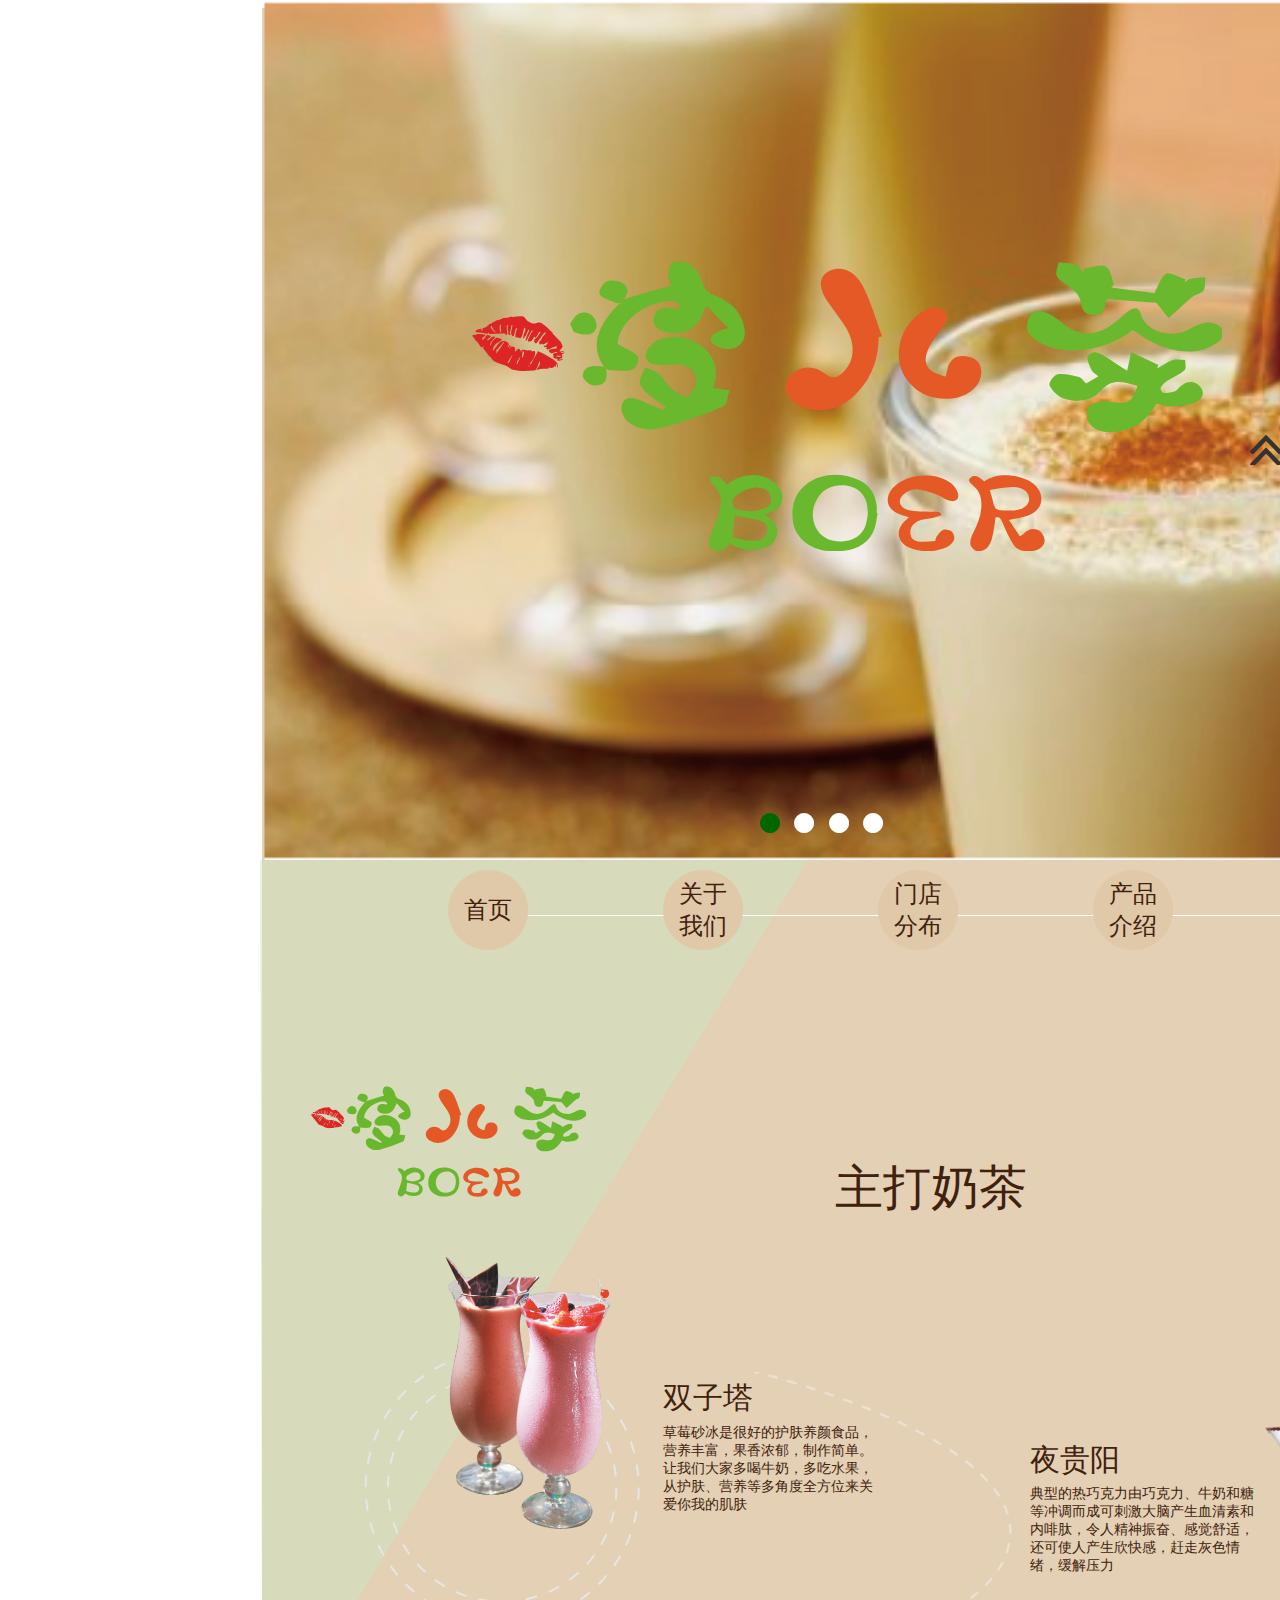
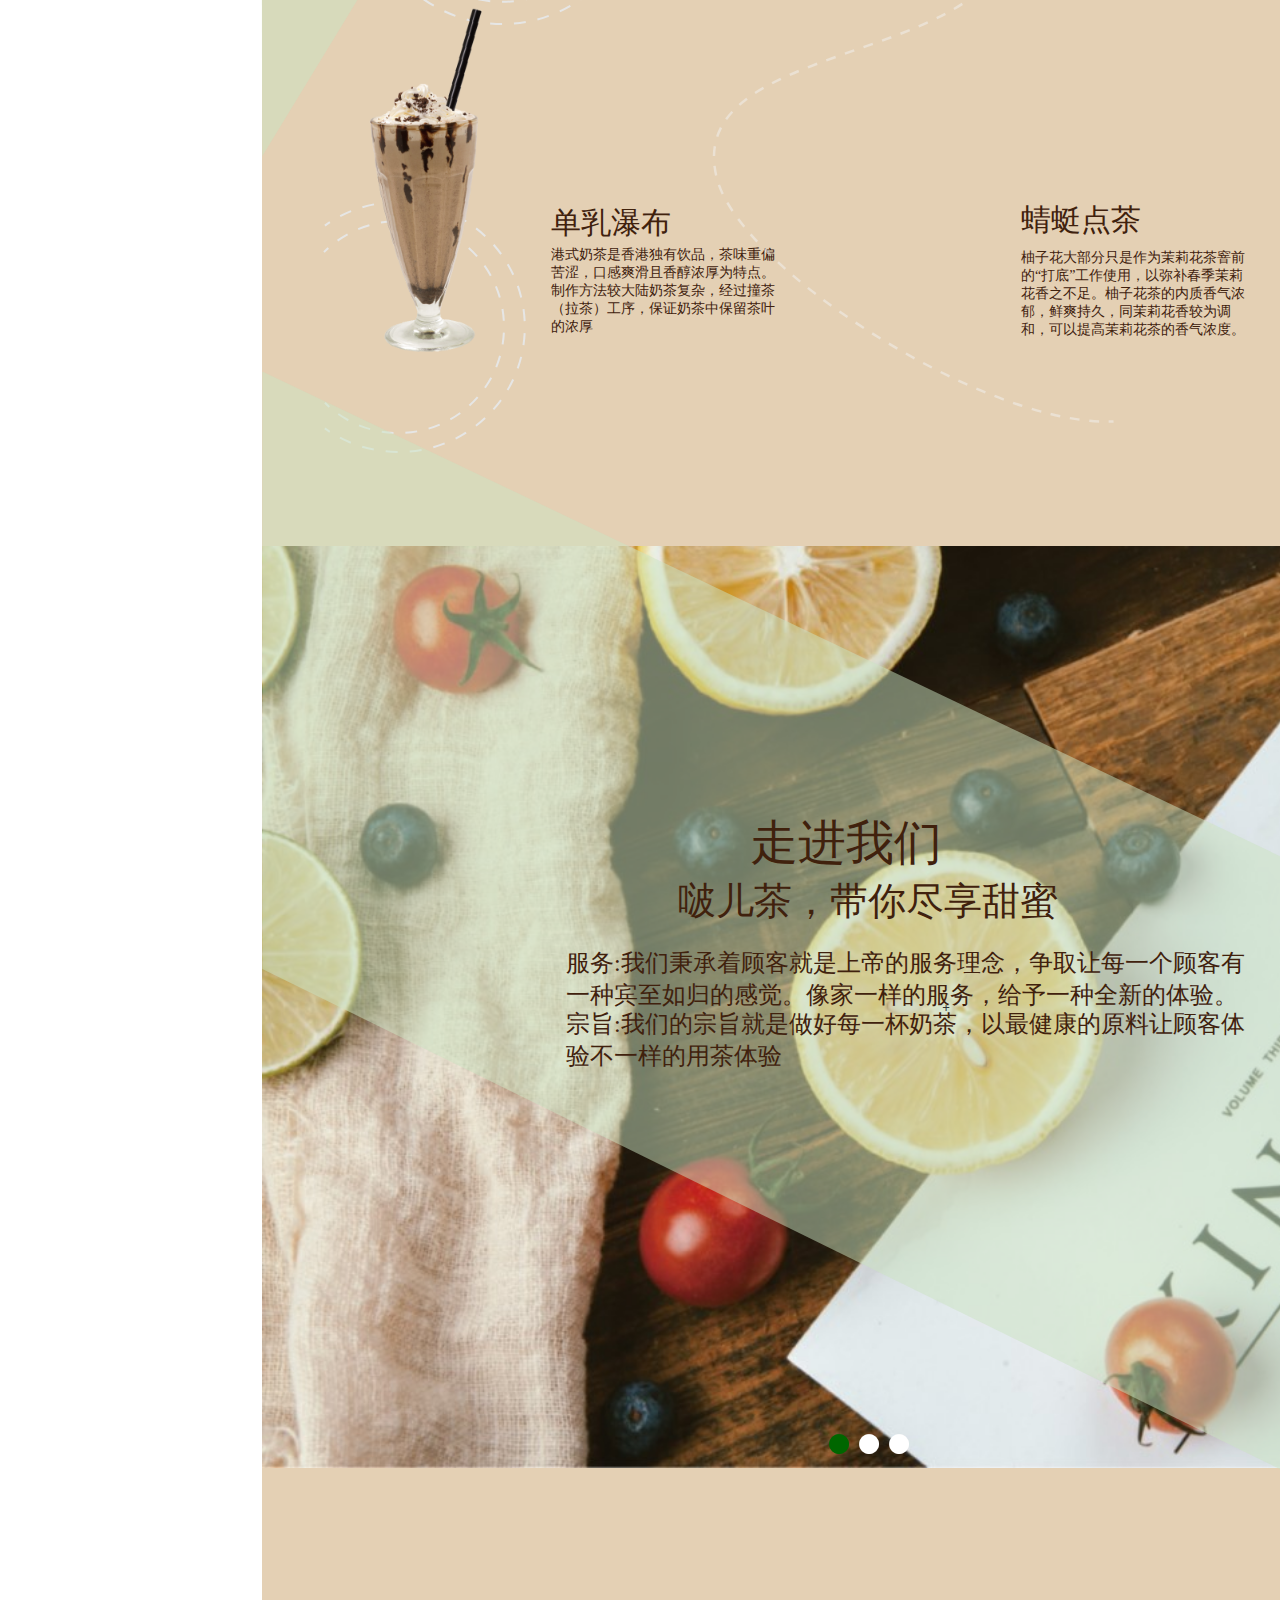
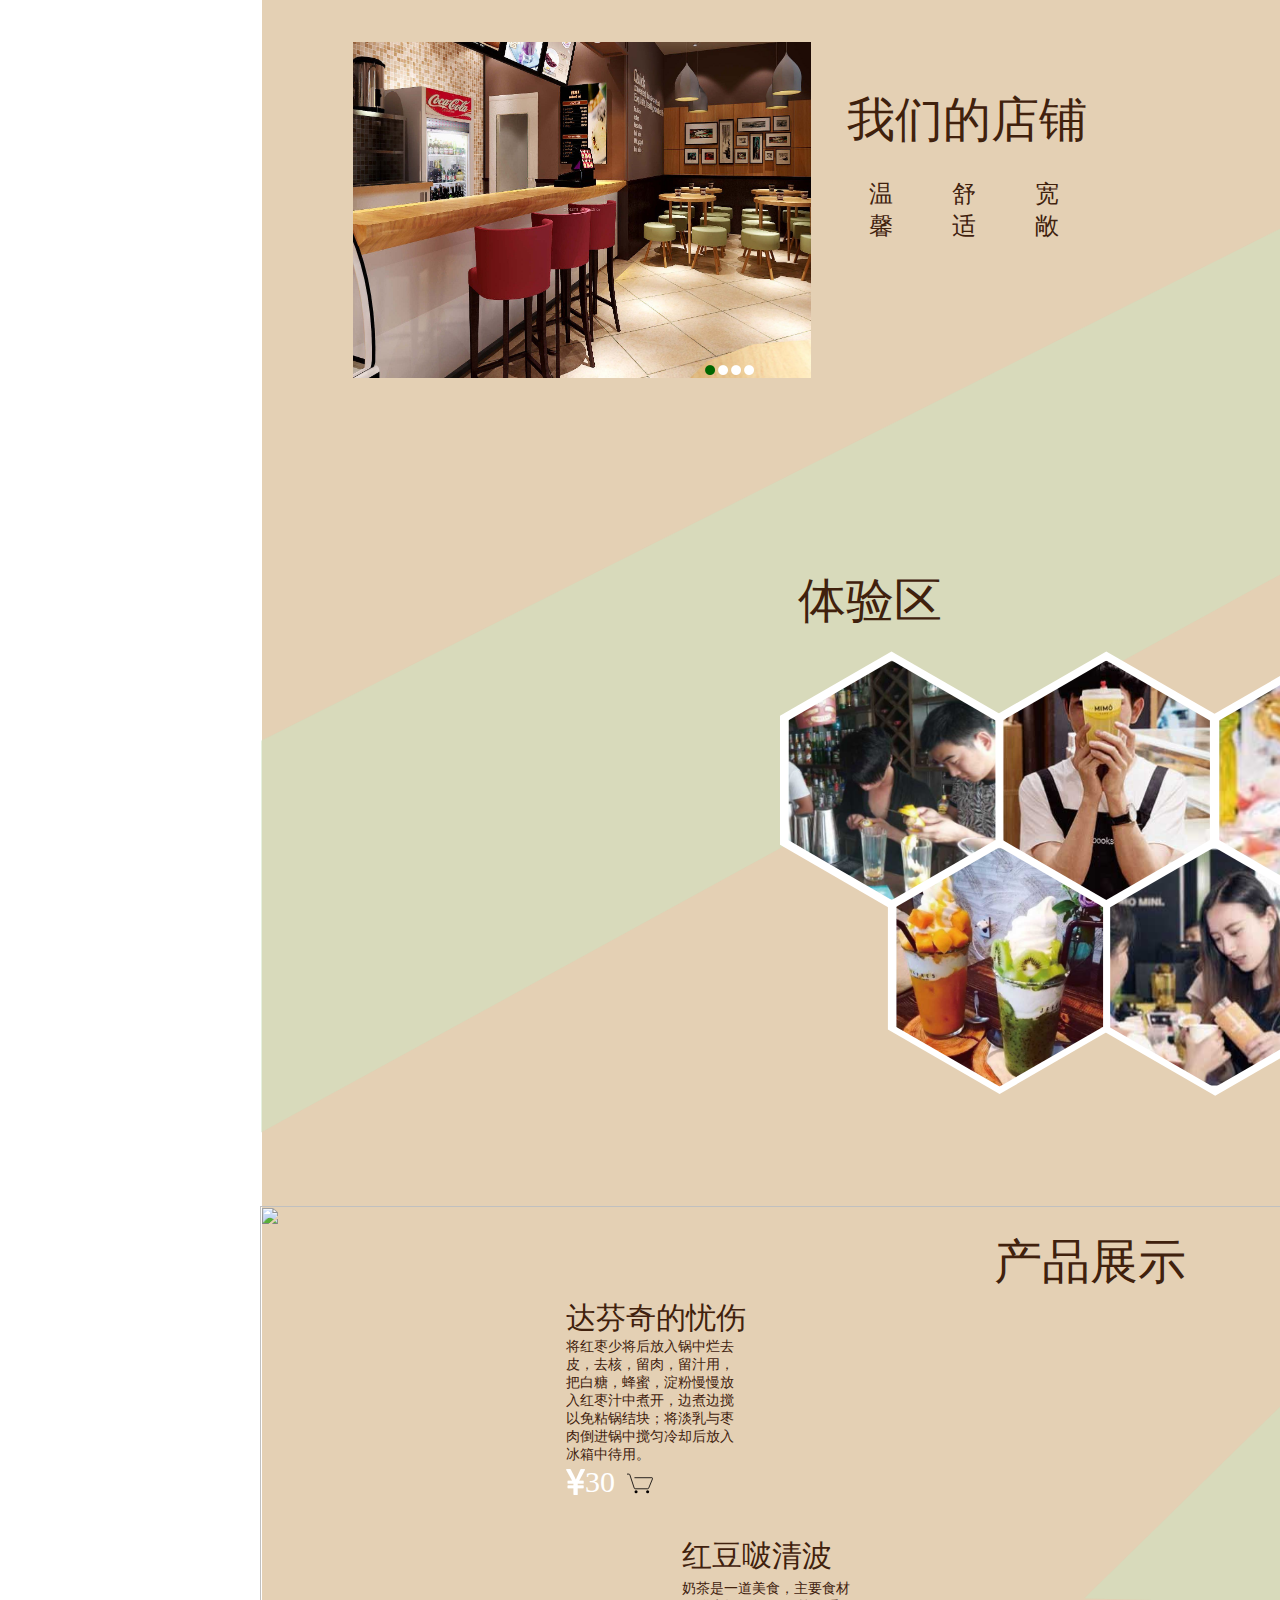
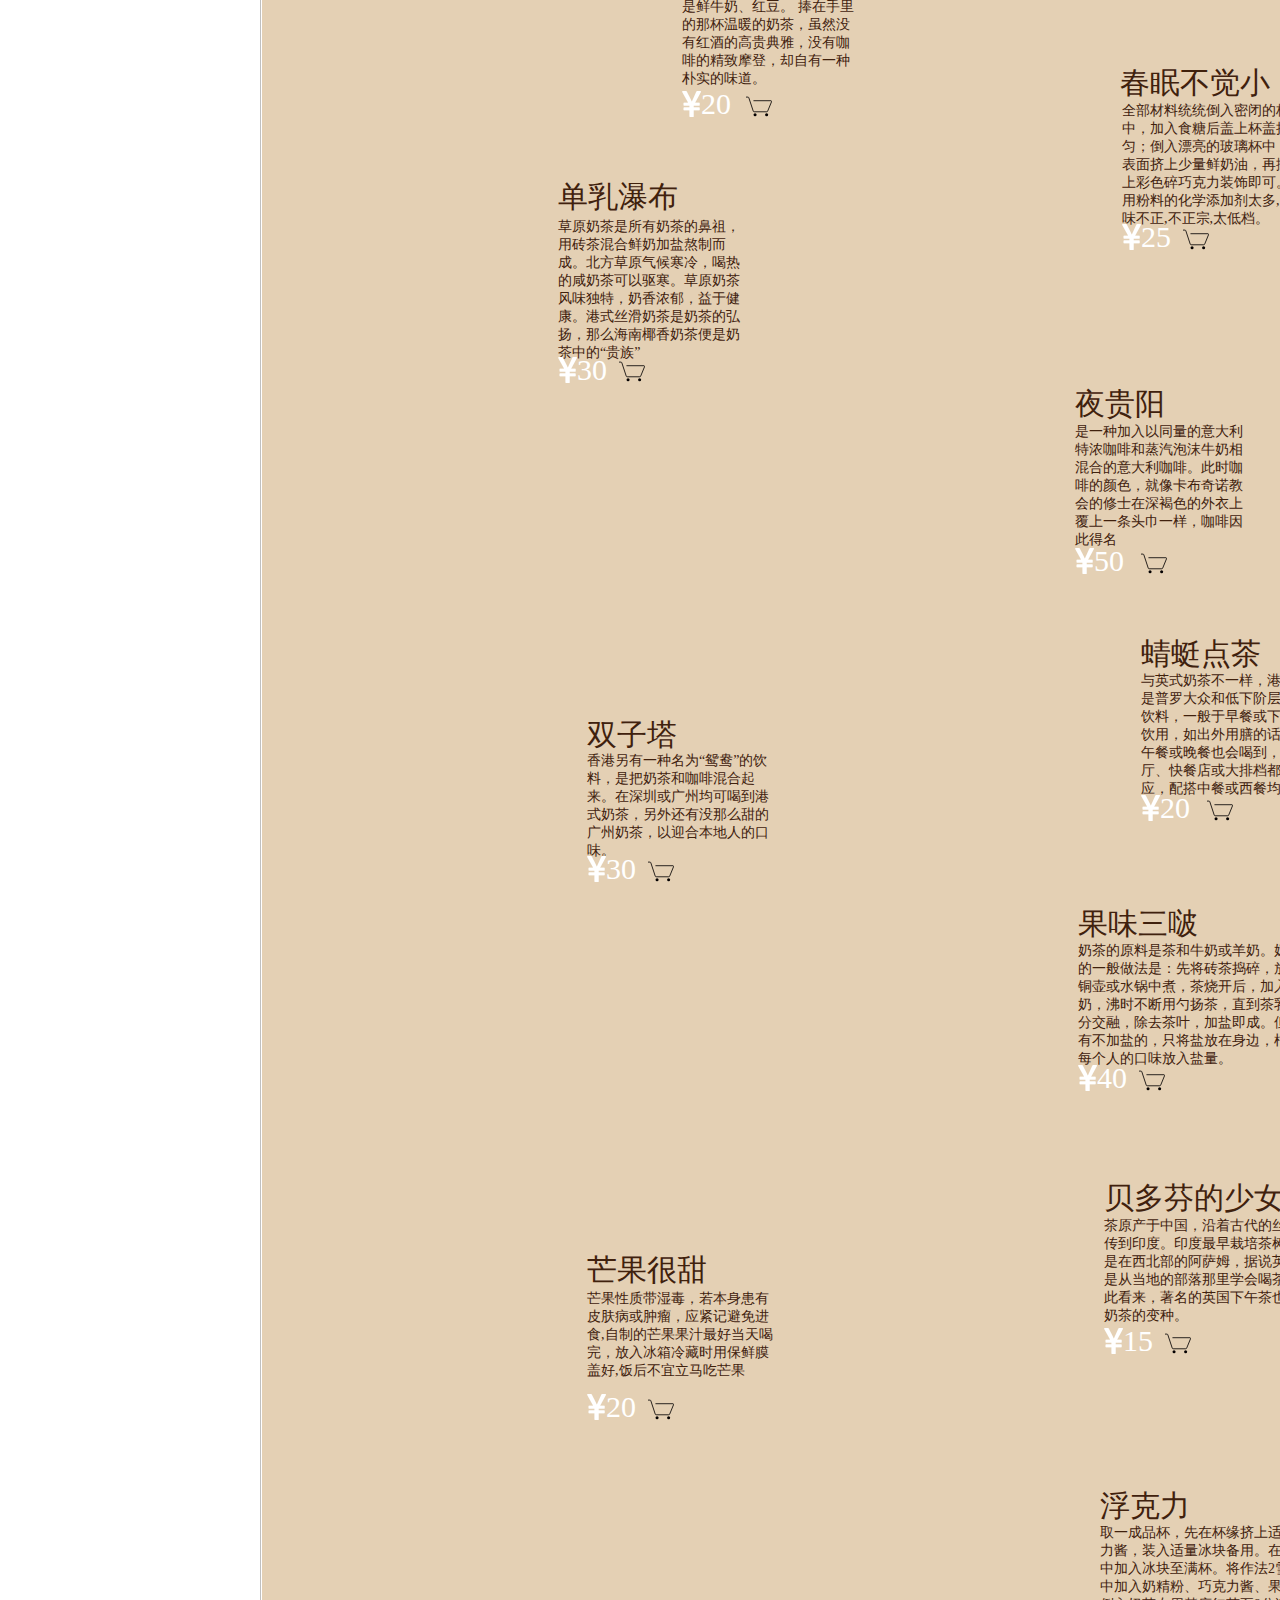
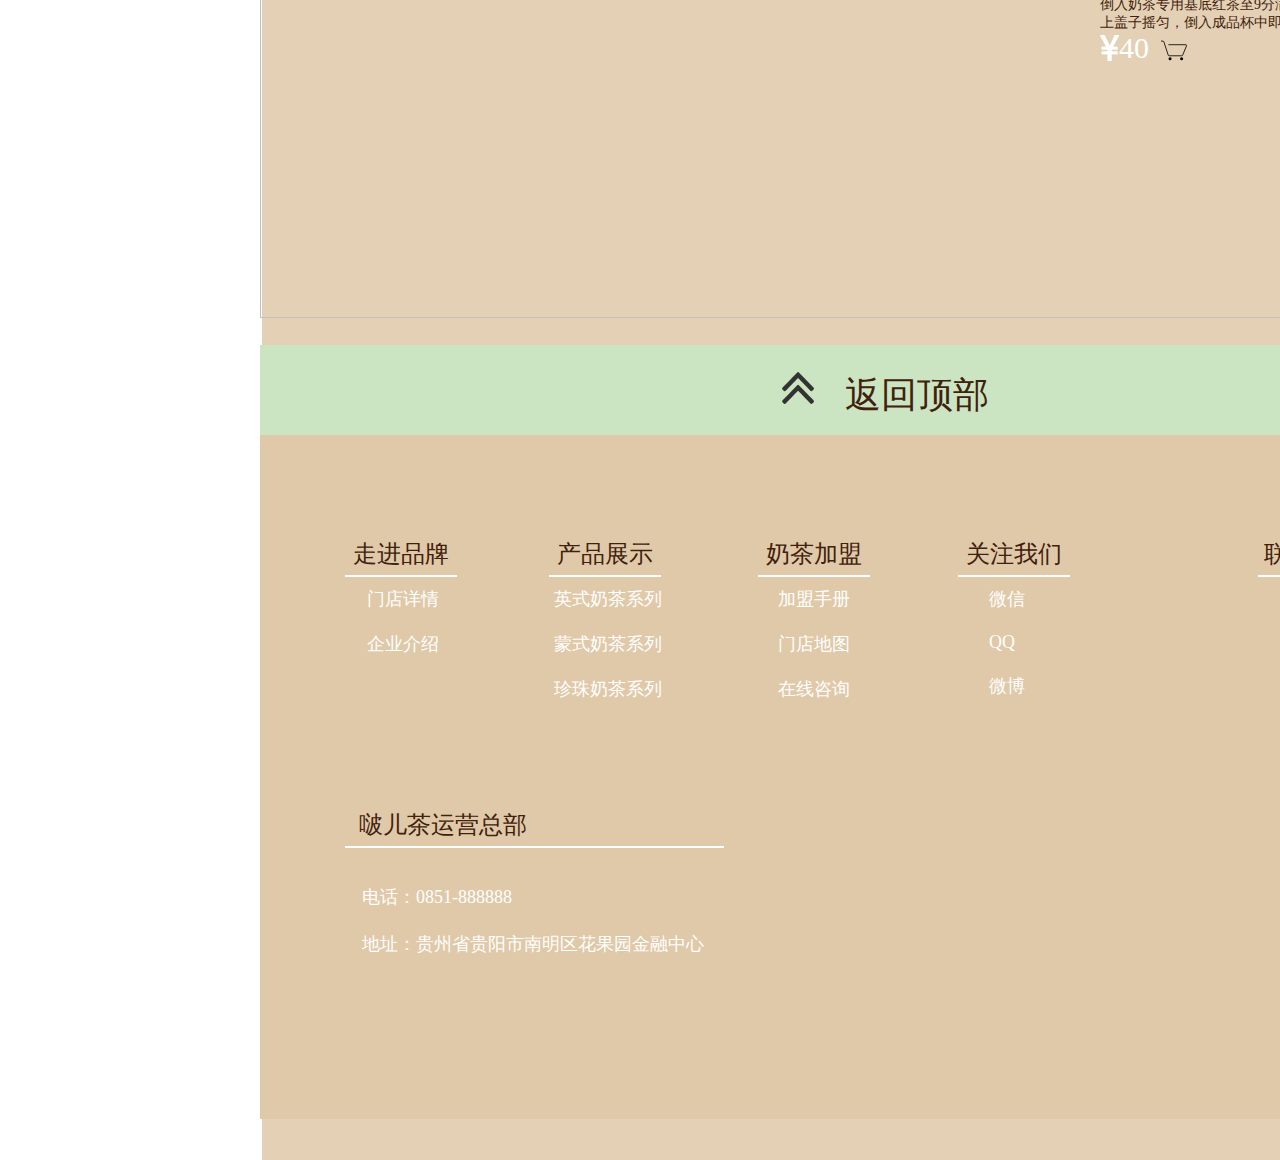
==== commit b7f519b7: "1.00" ====
--- a/index.html
+++ b/index.html
@@ -52,579 +52,579 @@
   <body>
     <div id="base" class="">
 
-      <!-- Unnamed (图片) -->
-      <div id="u0" class="ax_default _图片">
-        <img id="u0_img" class="img " src="images/index/u0.svg"/>
-        <!-- Unnamed () -->
-        <div id="u1" class="text" style="display: none; visibility: hidden">
-          <p><span></span></p>
-        </div>
-      </div>
-
-      <!-- Unnamed (图片) -->
-      <div id="u2" class="ax_default _图片">
-        <img id="u2_img" class="img " src="images/index/u2.svg"/>
-        <!-- Unnamed () -->
-        <div id="u3" class="text" style="display: none; visibility: hidden">
-          <p><span></span></p>
-        </div>
-      </div>
-
-      <!-- Unnamed (图片) -->
-      <div id="u4" class="ax_default _图片">
-        <img id="u4_img" class="img " src="images/index/u4.svg"/>
-        <!-- Unnamed () -->
-        <div id="u5" class="text" style="display: none; visibility: hidden">
-          <p><span></span></p>
-        </div>
-      </div>
-
-      <!-- Unnamed (矩形) -->
-      <div id="u6" class="ax_default box_1">
-        <img id="u6_img" class="img " src="images/index/u6.png"/>
-        <!-- Unnamed () -->
-        <div id="u7" class="text" style="display: none; visibility: hidden">
-          <p><span></span></p>
-        </div>
-      </div>
-
-      <!-- 112 (动态面板) -->
-      <div id="u8" class="ax_default" data-label="112">
-        <div id="u8_state0" class="panel_state" data-label="State1">
-          <div id="u8_state0_content" class="panel_state_content">
-
-            <!-- Unnamed (图片) -->
-            <div id="u9" class="ax_default _图片">
-              <img id="u9_img" class="img " src="images/index/u9.svg"/>
-              <!-- Unnamed () -->
-              <div id="u10" class="text" style="display: none; visibility: hidden">
-                <p><span></span></p>
-              </div>
-            </div>
-          </div>
-        </div>
-        <div id="u8_state1" class="panel_state" data-label="State2">
-          <div id="u8_state1_content" class="panel_state_content">
-
-            <!-- Unnamed (图片) -->
-            <div id="u11" class="ax_default _图片">
-              <img id="u11_img" class="img " src="images/index/u11.svg"/>
-              <!-- Unnamed () -->
-              <div id="u12" class="text" style="display: none; visibility: hidden">
-                <p><span></span></p>
-              </div>
-            </div>
-          </div>
-        </div>
-        <div id="u8_state2" class="panel_state" data-label="State3">
-          <div id="u8_state2_content" class="panel_state_content">
-
-            <!-- Unnamed (图片) -->
-            <div id="u13" class="ax_default _图片">
-              <img id="u13_img" class="img " src="images/index/u13.svg"/>
-              <!-- Unnamed () -->
-              <div id="u14" class="text" style="display: none; visibility: hidden">
-                <p><span></span></p>
-              </div>
-            </div>
-          </div>
-        </div>
-        <div id="u8_state3" class="panel_state" data-label="State4">
-          <div id="u8_state3_content" class="panel_state_content">
-
-            <!-- Unnamed (图片) -->
-            <div id="u15" class="ax_default _图片">
-              <img id="u15_img" class="img " src="images/index/u15.jpg"/>
-              <!-- Unnamed () -->
-              <div id="u16" class="text" style="display: none; visibility: hidden">
-                <p><span></span></p>
-              </div>
-            </div>
-          </div>
-        </div>
-      </div>
-
-      <!-- 首页 (椭圆形) -->
-      <div id="u17" class="ax_default ellipse" data-label="首页">
-        <img id="u17_img" class="img " src="images/index/首页_u17.png"/>
-        <!-- Unnamed () -->
-        <div id="u18" class="text" style="visibility: visible;">
-          <p><span>首页</span></p>
-        </div>
-      </div>
-
-      <!-- 关于我们 (椭圆形) -->
-      <div id="u19" class="ax_default ellipse" data-label="关于我们">
-        <img id="u19_img" class="img " src="images/index/首页_u17.png"/>
-        <!-- Unnamed () -->
-        <div id="u20" class="text" style="visibility: visible;">
-          <p><span>关于</span></p><p><span>我们</span></p>
-        </div>
-      </div>
-
-      <!-- 门店分布 (椭圆形) -->
-      <div id="u21" class="ax_default ellipse" data-label="门店分布">
-        <img id="u21_img" class="img " src="images/index/首页_u17.png"/>
-        <!-- Unnamed () -->
-        <div id="u22" class="text" style="visibility: visible;">
-          <p><span>门店</span></p><p><span>分布</span></p>
-        </div>
-      </div>
-
-      <!-- 产品介绍 (椭圆形) -->
-      <div id="u23" class="ax_default ellipse" data-label="产品介绍">
-        <img id="u23_img" class="img " src="images/index/首页_u17.png"/>
-        <!-- Unnamed () -->
-        <div id="u24" class="text" style="visibility: visible;">
-          <p><span>产品</span></p><p><span>介绍</span></p>
-        </div>
-      </div>
-
-      <!-- 本店特点 (椭圆形) -->
-      <div id="u25" class="ax_default ellipse" data-label="本店特点">
-        <img id="u25_img" class="img " src="images/index/首页_u17.png"/>
-        <!-- Unnamed () -->
-        <div id="u26" class="text" style="visibility: visible;">
-          <p><span>本店</span></p><p><span>特点</span></p>
-        </div>
-      </div>
-
-      <!-- Unnamed (矩形) -->
-      <div id="u27" class="ax_default label">
-        <div id="u27_div" class=""></div>
-        <!-- Unnamed () -->
-        <div id="u28" class="text" style="visibility: visible;">
-          <p><span>主打奶茶</span></p>
-        </div>
-      </div>
-
-      <!-- Unnamed (图片) -->
-      <div id="u29" class="ax_default _图片">
-        <img id="u29_img" class="img " src="images/index/u29.svg"/>
-        <!-- Unnamed () -->
-        <div id="u30" class="text" style="display: none; visibility: hidden">
-          <p><span></span></p>
-        </div>
-      </div>
-
-      <!-- Unnamed (矩形) -->
-      <div id="u31" class="ax_default label">
-        <div id="u31_div" class=""></div>
-        <!-- Unnamed () -->
-        <div id="u32" class="text" style="visibility: visible;">
-          <p><span>双子塔</span></p>
-        </div>
-      </div>
-
-      <!-- Unnamed (矩形) -->
-      <div id="u33" class="ax_default label">
-        <div id="u33_div" class=""></div>
-        <!-- Unnamed () -->
-        <div id="u34" class="text" style="visibility: visible;">
-          <p><span>草莓砂冰是很好的护肤养颜食品，营养丰富，果香浓郁，制作简单。让我们大家多喝牛奶，多吃水果，从护肤、营养等多角度全方位来关爱你我的肌肤</span></p>
-        </div>
-      </div>
-
-      <!-- Unnamed (矩形) -->
-      <div id="u35" class="ax_default label">
-        <div id="u35_div" class=""></div>
-        <!-- Unnamed () -->
-        <div id="u36" class="text" style="visibility: visible;">
-          <p><span>夜贵阳</span></p>
-        </div>
-      </div>
-
-      <!-- Unnamed (矩形) -->
-      <div id="u37" class="ax_default label">
-        <div id="u37_div" class=""></div>
-        <!-- Unnamed () -->
-        <div id="u38" class="text" style="visibility: visible;">
-          <p><span>典型的热巧克力由巧克力、牛奶和糖等冲调而成可刺激大脑产生血清素和内啡肽，令人精神振奋、感觉舒适，还可使人产生欣快感，赶走灰色情绪，缓解压力</span></p>
-        </div>
-      </div>
-
-      <!-- Unnamed (图片) -->
-      <div id="u39" class="ax_default _图片">
-        <img id="u39_img" class="img " src="images/index/u39.svg"/>
-        <!-- Unnamed () -->
-        <div id="u40" class="text" style="display: none; visibility: hidden">
-          <p><span></span></p>
-        </div>
-      </div>
-
-      <!-- Unnamed (图片) -->
-      <div id="u41" class="ax_default _图片">
-        <img id="u41_img" class="img " src="images/index/u41.svg"/>
-        <!-- Unnamed () -->
-        <div id="u42" class="text" style="display: none; visibility: hidden">
-          <p><span></span></p>
-        </div>
-      </div>
-
-      <!-- Unnamed (图片) -->
-      <div id="u43" class="ax_default _图片">
-        <img id="u43_img" class="img " src="images/index/u43.svg"/>
-        <!-- Unnamed () -->
-        <div id="u44" class="text" style="display: none; visibility: hidden">
-          <p><span></span></p>
-        </div>
-      </div>
-
-      <!-- Unnamed (图片) -->
-      <div id="u45" class="ax_default _图片">
-        <img id="u45_img" class="img " src="images/index/u45.svg"/>
-        <!-- Unnamed () -->
-        <div id="u46" class="text" style="display: none; visibility: hidden">
-          <p><span></span></p>
-        </div>
-      </div>
-
-      <!-- Unnamed (矩形) -->
-      <div id="u47" class="ax_default label">
-        <div id="u47_div" class=""></div>
-        <!-- Unnamed () -->
-        <div id="u48" class="text" style="visibility: visible;">
-          <p><span>单乳瀑布</span></p>
-        </div>
-      </div>
-
-      <!-- Unnamed (矩形) -->
-      <div id="u49" class="ax_default label">
-        <div id="u49_div" class=""></div>
-        <!-- Unnamed () -->
-        <div id="u50" class="text" style="visibility: visible;">
-          <p><span>港式奶茶是香港独有饮品，茶味重偏苦涩，口感爽滑且香醇浓厚为特点。制作方法较大陆奶茶复杂，经过撞茶（拉茶）工序，保证奶茶中保留茶叶的浓厚</span></p>
-        </div>
-      </div>
-
-      <!-- Unnamed (矩形) -->
-      <div id="u51" class="ax_default label">
-        <div id="u51_div" class=""></div>
-        <!-- Unnamed () -->
-        <div id="u52" class="text" style="visibility: visible;">
-          <p><span>蜻蜓点茶</span></p>
-        </div>
-      </div>
-
-      <!-- Unnamed (矩形) -->
-      <div id="u53" class="ax_default label">
-        <div id="u53_div" class=""></div>
-        <!-- Unnamed () -->
-        <div id="u54" class="text" style="visibility: visible;">
-          <p><span>柚子花大部分只是作为茉莉花茶窨前的“打底”工作使用，以弥补春季茉莉花香之不足。柚子花茶的内质香气浓郁，鲜爽持久，同茉莉花香较为调和，可以提高茉莉花茶的香气浓度。</span></p>
-        </div>
-      </div>
-
-      <!-- 55 (动态面板) -->
-      <div id="u55" class="ax_default" data-label="55">
-        <div id="u55_state0" class="panel_state" data-label="State1">
-          <div id="u55_state0_content" class="panel_state_content">
-
-            <!-- Unnamed (图片) -->
-            <div id="u56" class="ax_default _图片">
-              <img id="u56_img" class="img " src="images/index/u56.jpg"/>
-              <!-- Unnamed () -->
-              <div id="u57" class="text" style="display: none; visibility: hidden">
-                <p><span></span></p>
-              </div>
-            </div>
-          </div>
-        </div>
-        <div id="u55_state1" class="panel_state" data-label="State2">
-          <div id="u55_state1_content" class="panel_state_content">
-
-            <!-- Unnamed (图片) -->
-            <div id="u58" class="ax_default _图片">
-              <img id="u58_img" class="img " src="images/index/u58.jpg"/>
-              <!-- Unnamed () -->
-              <div id="u59" class="text" style="display: none; visibility: hidden">
-                <p><span></span></p>
-              </div>
-            </div>
-          </div>
-        </div>
-        <div id="u55_state2" class="panel_state" data-label="State3">
-          <div id="u55_state2_content" class="panel_state_content">
-
-            <!-- Unnamed (图片) -->
-            <div id="u60" class="ax_default _图片">
-              <img id="u60_img" class="img " src="images/index/u60.jpg"/>
-              <!-- Unnamed () -->
-              <div id="u61" class="text" style="display: none; visibility: hidden">
-                <p><span></span></p>
-              </div>
-            </div>
-          </div>
-        </div>
-      </div>
-
-      <!-- Unnamed (图片) -->
-      <div id="u62" class="ax_default _图片">
-        <img id="u62_img" class="img " src="images/index/u62.svg"/>
-        <!-- Unnamed () -->
-        <div id="u63" class="text" style="visibility: visible;">
-          <p><span>+</span></p>
-        </div>
-      </div>
-
       <!-- Unnamed (组合) -->
-      <div id="u64" class="ax_default">
-
-        <!-- Unnamed (矩形) -->
-        <div id="u65" class="ax_default label">
-          <div id="u65_div" class=""></div>
-          <!-- Unnamed () -->
-          <div id="u66" class="text" style="visibility: visible;">
-            <p><span>走进我们</span></p>
-          </div>
-        </div>
-
-        <!-- Unnamed (矩形) -->
-        <div id="u67" class="ax_default label">
-          <div id="u67_div" class=""></div>
-          <!-- Unnamed () -->
-          <div id="u68" class="text" style="visibility: visible;">
-            <p><span>啵儿茶，带你尽享甜蜜</span></p>
-          </div>
-        </div>
-
-        <!-- Unnamed (矩形) -->
-        <div id="u69" class="ax_default label">
-          <div id="u69_div" class=""></div>
-          <!-- Unnamed () -->
-          <div id="u70" class="text" style="visibility: visible;">
-            <p><span>服务:我们秉承着顾客就是上帝的服务理念，争取让每一个顾客有一种宾至如归的感觉。像家一样的服务，给予一种全新的体验。</span></p>
-          </div>
-        </div>
-
-        <!-- Unnamed (矩形) -->
-        <div id="u71" class="ax_default label">
-          <div id="u71_div" class=""></div>
-          <!-- Unnamed () -->
-          <div id="u72" class="text" style="visibility: visible;">
-            <p><span>宗旨:我们的宗旨就是做好每一杯奶茶，以最健康的原料让顾客体验不一样的用茶体验</span></p>
-          </div>
-        </div>
-      </div>
-
-      <!-- Unnamed (图片) -->
-      <div id="u73" class="ax_default _图片">
-        <img id="u73_img" class="img " src="images/index/u73.svg"/>
-        <!-- Unnamed () -->
-        <div id="u74" class="text" style="display: none; visibility: hidden">
-          <p><span></span></p>
-        </div>
-      </div>
-
-      <!-- Unnamed (矩形) -->
-      <div id="u75" class="ax_default label">
-        <div id="u75_div" class=""></div>
-        <!-- Unnamed () -->
-        <div id="u76" class="text" style="visibility: visible;">
-          <p><span>&nbsp;我们的店铺</span></p>
-        </div>
-      </div>
-
-      <!-- Unnamed (矩形) -->
-      <div id="u77" class="ax_default label">
-        <img id="u77_img" class="img " src="resources/images/transparent.gif"/>
-        <!-- Unnamed () -->
-        <div id="u78" class="text" style="visibility: visible;">
-          <p><span>温馨</span></p>
-        </div>
-      </div>
-
-      <!-- Unnamed (矩形) -->
-      <div id="u79" class="ax_default label">
-        <img id="u79_img" class="img " src="resources/images/transparent.gif"/>
-        <!-- Unnamed () -->
-        <div id="u80" class="text" style="visibility: visible;">
-          <p><span>舒适</span></p>
-        </div>
-      </div>
-
-      <!-- Unnamed (矩形) -->
-      <div id="u81" class="ax_default label">
-        <img id="u81_img" class="img " src="resources/images/transparent.gif"/>
-        <!-- Unnamed () -->
-        <div id="u82" class="text" style="visibility: visible;">
-          <p><span>宽敞</span></p>
-        </div>
-      </div>
-
-      <!-- Unnamed (矩形) -->
-      <div id="u83" class="ax_default label">
-        <div id="u83_div" class=""></div>
-        <!-- Unnamed () -->
-        <div id="u84" class="text" style="visibility: visible;">
-          <p><span>体验区</span></p>
-        </div>
-      </div>
-
-      <!-- Unnamed (图片) -->
-      <div id="u85" class="ax_default _图片">
-        <img id="u85_img" class="img " src="images/index/u85.svg"/>
-        <!-- Unnamed () -->
-        <div id="u86" class="text" style="display: none; visibility: hidden">
-          <p><span></span></p>
-        </div>
-      </div>
-
-      <!-- Unnamed (矩形) -->
-      <div id="u87" class="ax_default label">
-        <div id="u87_div" class=""></div>
-        <!-- Unnamed () -->
-        <div id="u88" class="text" style="visibility: visible;">
-          <p><span>顾客可以亲自体验调配奶茶</span></p>
-        </div>
-      </div>
-
-      <!-- Unnamed (矩形) -->
-      <div id="u89" class="ax_default label">
-        <div id="u89_div" class=""></div>
-        <!-- Unnamed () -->
-        <div id="u90" class="text" style="visibility: visible;">
-          <p><span>为自己爱的人做一杯属于你</span></p>
-        </div>
-      </div>
-
-      <!-- Unnamed (矩形) -->
-      <div id="u91" class="ax_default label">
-        <div id="u91_div" class=""></div>
-        <!-- Unnamed () -->
-        <div id="u92" class="text" style="visibility: visible;">
-          <p><span>自己的奶茶</span></p>
-        </div>
-      </div>
-
-      <!-- Unnamed (图片) -->
-      <div id="u93" class="ax_default _图片">
-        <img id="u93_img" class="img " src="images/index/u93.svg"/>
-        <!-- Unnamed () -->
-        <div id="u94" class="text" style="display: none; visibility: hidden">
-          <p><span></span></p>
-        </div>
-      </div>
-
-      <!-- Unnamed (矩形) -->
-      <div id="u95" class="ax_default label">
-        <div id="u95_div" class=""></div>
-        <!-- Unnamed () -->
-        <div id="u96" class="text" style="visibility: visible;">
-          <p><span>产品展示</span></p>
-        </div>
-      </div>
-
-      <!-- Unnamed (图片) -->
-      <div id="u97" class="ax_default _图片">
-        <img id="u97_img" class="img " src="images/index/u97.svg"/>
-        <!-- Unnamed () -->
-        <div id="u98" class="text" style="display: none; visibility: hidden">
-          <p><span></span></p>
-        </div>
-      </div>
-
-      <!-- Unnamed (矩形) -->
-      <div id="u99" class="ax_default label">
-        <div id="u99_div" class=""></div>
-        <!-- Unnamed () -->
-        <div id="u100" class="text" style="visibility: visible;">
-          <p><span>达芬奇的忧伤</span></p>
-        </div>
-      </div>
-
-      <!-- Unnamed (矩形) -->
-      <div id="u101" class="ax_default label">
-        <div id="u101_div" class=""></div>
-        <!-- Unnamed () -->
-        <div id="u102" class="text" style="visibility: visible;">
-          <p><span>红豆啵清波</span></p>
-        </div>
-      </div>
-
-      <!-- Unnamed (矩形) -->
-      <div id="u103" class="ax_default label">
-        <div id="u103_div" class=""></div>
-        <!-- Unnamed () -->
-        <div id="u104" class="text" style="visibility: visible;">
-          <p><span>&nbsp;春眠不觉小</span></p>
-        </div>
-      </div>
-
-      <!-- Unnamed (矩形) -->
-      <div id="u105" class="ax_default label">
-        <div id="u105_div" class=""></div>
-        <!-- Unnamed () -->
-        <div id="u106" class="text" style="visibility: visible;">
-          <p><span>单乳瀑布</span></p>
-        </div>
-      </div>
-
-      <!-- Unnamed (矩形) -->
-      <div id="u107" class="ax_default label">
-        <div id="u107_div" class=""></div>
-        <!-- Unnamed () -->
-        <div id="u108" class="text" style="visibility: visible;">
-          <p><span>夜贵阳</span></p>
-        </div>
-      </div>
-
-      <!-- Unnamed (矩形) -->
-      <div id="u109" class="ax_default label">
-        <div id="u109_div" class=""></div>
-        <!-- Unnamed () -->
-        <div id="u110" class="text" style="visibility: visible;">
-          <p><span>蜻蜓点茶</span></p>
-        </div>
-      </div>
-
-      <!-- Unnamed (矩形) -->
-      <div id="u111" class="ax_default label">
-        <div id="u111_div" class=""></div>
-        <!-- Unnamed () -->
-        <div id="u112" class="text" style="visibility: visible;">
-          <p><span>双子塔</span></p>
-        </div>
-      </div>
-
-      <!-- Unnamed (矩形) -->
-      <div id="u113" class="ax_default label">
-        <div id="u113_div" class=""></div>
-        <!-- Unnamed () -->
-        <div id="u114" class="text" style="visibility: visible;">
-          <p><span>果味三啵</span></p>
-        </div>
-      </div>
-
-      <!-- Unnamed (矩形) -->
-      <div id="u115" class="ax_default label">
-        <div id="u115_div" class=""></div>
-        <!-- Unnamed () -->
-        <div id="u116" class="text" style="visibility: visible;">
-          <p><span>贝多芬的少女心</span></p>
-        </div>
-      </div>
-
-      <!-- Unnamed (矩形) -->
-      <div id="u117" class="ax_default label">
-        <div id="u117_div" class=""></div>
-        <!-- Unnamed () -->
-        <div id="u118" class="text" style="visibility: visible;">
-          <p><span>芒果很甜</span></p>
-        </div>
-      </div>
-
-      <!-- Unnamed (矩形) -->
-      <div id="u119" class="ax_default label">
-        <div id="u119_div" class=""></div>
-        <!-- Unnamed () -->
-        <div id="u120" class="text" style="visibility: visible;">
-          <p><span>浮克力</span></p>
-        </div>
-      </div>
-
-      <!-- Unnamed (组合) -->
-      <div id="u121" class="ax_default">
+      <div id="u0" class="ax_default">
+
+        <!-- Unnamed (图片) -->
+        <div id="u1" class="ax_default _图片">
+          <img id="u1_img" class="img " src="images/index/u1.svg"/>
+          <!-- Unnamed () -->
+          <div id="u2" class="text" style="display: none; visibility: hidden">
+            <p><span></span></p>
+          </div>
+        </div>
+
+        <!-- Unnamed (图片) -->
+        <div id="u3" class="ax_default _图片">
+          <img id="u3_img" class="img " src="images/index/u3.svg"/>
+          <!-- Unnamed () -->
+          <div id="u4" class="text" style="display: none; visibility: hidden">
+            <p><span></span></p>
+          </div>
+        </div>
+
+        <!-- Unnamed (图片) -->
+        <div id="u5" class="ax_default _图片">
+          <img id="u5_img" class="img " src="images/index/u5.svg"/>
+          <!-- Unnamed () -->
+          <div id="u6" class="text" style="display: none; visibility: hidden">
+            <p><span></span></p>
+          </div>
+        </div>
+
+        <!-- Unnamed (矩形) -->
+        <div id="u7" class="ax_default box_1">
+          <img id="u7_img" class="img " src="images/index/u7.png"/>
+          <!-- Unnamed () -->
+          <div id="u8" class="text" style="display: none; visibility: hidden">
+            <p><span></span></p>
+          </div>
+        </div>
+
+        <!-- 112 (动态面板) -->
+        <div id="u9" class="ax_default" data-label="112">
+          <div id="u9_state0" class="panel_state" data-label="State1">
+            <div id="u9_state0_content" class="panel_state_content">
+
+              <!-- Unnamed (图片) -->
+              <div id="u10" class="ax_default _图片">
+                <img id="u10_img" class="img " src="images/index/u10.svg"/>
+                <!-- Unnamed () -->
+                <div id="u11" class="text" style="display: none; visibility: hidden">
+                  <p><span></span></p>
+                </div>
+              </div>
+            </div>
+          </div>
+          <div id="u9_state1" class="panel_state" data-label="State2">
+            <div id="u9_state1_content" class="panel_state_content">
+
+              <!-- Unnamed (图片) -->
+              <div id="u12" class="ax_default _图片">
+                <img id="u12_img" class="img " src="images/index/u12.svg"/>
+                <!-- Unnamed () -->
+                <div id="u13" class="text" style="display: none; visibility: hidden">
+                  <p><span></span></p>
+                </div>
+              </div>
+            </div>
+          </div>
+          <div id="u9_state2" class="panel_state" data-label="State3">
+            <div id="u9_state2_content" class="panel_state_content">
+
+              <!-- Unnamed (图片) -->
+              <div id="u14" class="ax_default _图片">
+                <img id="u14_img" class="img " src="images/index/u14.svg"/>
+                <!-- Unnamed () -->
+                <div id="u15" class="text" style="display: none; visibility: hidden">
+                  <p><span></span></p>
+                </div>
+              </div>
+            </div>
+          </div>
+          <div id="u9_state3" class="panel_state" data-label="State4">
+            <div id="u9_state3_content" class="panel_state_content">
+
+              <!-- Unnamed (图片) -->
+              <div id="u16" class="ax_default _图片">
+                <img id="u16_img" class="img " src="images/index/u16.jpg"/>
+                <!-- Unnamed () -->
+                <div id="u17" class="text" style="display: none; visibility: hidden">
+                  <p><span></span></p>
+                </div>
+              </div>
+            </div>
+          </div>
+        </div>
+
+        <!-- 首页 (椭圆形) -->
+        <div id="u18" class="ax_default ellipse" data-label="首页">
+          <img id="u18_img" class="img " src="images/index/首页_u18.png"/>
+          <!-- Unnamed () -->
+          <div id="u19" class="text" style="visibility: visible;">
+            <p><span>首页</span></p>
+          </div>
+        </div>
+
+        <!-- 关于我们 (椭圆形) -->
+        <div id="u20" class="ax_default ellipse" data-label="关于我们">
+          <img id="u20_img" class="img " src="images/index/首页_u18.png"/>
+          <!-- Unnamed () -->
+          <div id="u21" class="text" style="visibility: visible;">
+            <p><span>关于</span></p><p><span>我们</span></p>
+          </div>
+        </div>
+
+        <!-- 门店分布 (椭圆形) -->
+        <div id="u22" class="ax_default ellipse" data-label="门店分布">
+          <img id="u22_img" class="img " src="images/index/首页_u18.png"/>
+          <!-- Unnamed () -->
+          <div id="u23" class="text" style="visibility: visible;">
+            <p><span>门店</span></p><p><span>分布</span></p>
+          </div>
+        </div>
+
+        <!-- 产品介绍 (椭圆形) -->
+        <div id="u24" class="ax_default ellipse" data-label="产品介绍">
+          <img id="u24_img" class="img " src="images/index/首页_u18.png"/>
+          <!-- Unnamed () -->
+          <div id="u25" class="text" style="visibility: visible;">
+            <p><span>产品</span></p><p><span>介绍</span></p>
+          </div>
+        </div>
+
+        <!-- 本店特点 (椭圆形) -->
+        <div id="u26" class="ax_default ellipse" data-label="本店特点">
+          <img id="u26_img" class="img " src="images/index/首页_u18.png"/>
+          <!-- Unnamed () -->
+          <div id="u27" class="text" style="visibility: visible;">
+            <p><span>本店</span></p><p><span>特点</span></p>
+          </div>
+        </div>
+
+        <!-- Unnamed (矩形) -->
+        <div id="u28" class="ax_default label">
+          <div id="u28_div" class=""></div>
+          <!-- Unnamed () -->
+          <div id="u29" class="text" style="visibility: visible;">
+            <p><span>主打奶茶</span></p>
+          </div>
+        </div>
+
+        <!-- Unnamed (图片) -->
+        <div id="u30" class="ax_default _图片">
+          <img id="u30_img" class="img " src="images/index/u30.svg"/>
+          <!-- Unnamed () -->
+          <div id="u31" class="text" style="display: none; visibility: hidden">
+            <p><span></span></p>
+          </div>
+        </div>
+
+        <!-- Unnamed (矩形) -->
+        <div id="u32" class="ax_default label">
+          <div id="u32_div" class=""></div>
+          <!-- Unnamed () -->
+          <div id="u33" class="text" style="visibility: visible;">
+            <p><span>双子塔</span></p>
+          </div>
+        </div>
+
+        <!-- Unnamed (矩形) -->
+        <div id="u34" class="ax_default label">
+          <div id="u34_div" class=""></div>
+          <!-- Unnamed () -->
+          <div id="u35" class="text" style="visibility: visible;">
+            <p><span>草莓砂冰是很好的护肤养颜食品，营养丰富，果香浓郁，制作简单。让我们大家多喝牛奶，多吃水果，从护肤、营养等多角度全方位来关爱你我的肌肤</span></p>
+          </div>
+        </div>
+
+        <!-- Unnamed (矩形) -->
+        <div id="u36" class="ax_default label">
+          <div id="u36_div" class=""></div>
+          <!-- Unnamed () -->
+          <div id="u37" class="text" style="visibility: visible;">
+            <p><span>夜贵阳</span></p>
+          </div>
+        </div>
+
+        <!-- Unnamed (矩形) -->
+        <div id="u38" class="ax_default label">
+          <div id="u38_div" class=""></div>
+          <!-- Unnamed () -->
+          <div id="u39" class="text" style="visibility: visible;">
+            <p><span>典型的热巧克力由巧克力、牛奶和糖等冲调而成可刺激大脑产生血清素和内啡肽，令人精神振奋、感觉舒适，还可使人产生欣快感，赶走灰色情绪，缓解压力</span></p>
+          </div>
+        </div>
+
+        <!-- Unnamed (图片) -->
+        <div id="u40" class="ax_default _图片">
+          <img id="u40_img" class="img " src="images/index/u40.svg"/>
+          <!-- Unnamed () -->
+          <div id="u41" class="text" style="display: none; visibility: hidden">
+            <p><span></span></p>
+          </div>
+        </div>
+
+        <!-- Unnamed (图片) -->
+        <div id="u42" class="ax_default _图片">
+          <img id="u42_img" class="img " src="images/index/u42.svg"/>
+          <!-- Unnamed () -->
+          <div id="u43" class="text" style="display: none; visibility: hidden">
+            <p><span></span></p>
+          </div>
+        </div>
+
+        <!-- Unnamed (图片) -->
+        <div id="u44" class="ax_default _图片">
+          <img id="u44_img" class="img " src="images/index/u44.svg"/>
+          <!-- Unnamed () -->
+          <div id="u45" class="text" style="display: none; visibility: hidden">
+            <p><span></span></p>
+          </div>
+        </div>
+
+        <!-- Unnamed (图片) -->
+        <div id="u46" class="ax_default _图片">
+          <img id="u46_img" class="img " src="images/index/u46.svg"/>
+          <!-- Unnamed () -->
+          <div id="u47" class="text" style="display: none; visibility: hidden">
+            <p><span></span></p>
+          </div>
+        </div>
+
+        <!-- Unnamed (矩形) -->
+        <div id="u48" class="ax_default label">
+          <div id="u48_div" class=""></div>
+          <!-- Unnamed () -->
+          <div id="u49" class="text" style="visibility: visible;">
+            <p><span>单乳瀑布</span></p>
+          </div>
+        </div>
+
+        <!-- Unnamed (矩形) -->
+        <div id="u50" class="ax_default label">
+          <div id="u50_div" class=""></div>
+          <!-- Unnamed () -->
+          <div id="u51" class="text" style="visibility: visible;">
+            <p><span>港式奶茶是香港独有饮品，茶味重偏苦涩，口感爽滑且香醇浓厚为特点。制作方法较大陆奶茶复杂，经过撞茶（拉茶）工序，保证奶茶中保留茶叶的浓厚</span></p>
+          </div>
+        </div>
+
+        <!-- Unnamed (矩形) -->
+        <div id="u52" class="ax_default label">
+          <div id="u52_div" class=""></div>
+          <!-- Unnamed () -->
+          <div id="u53" class="text" style="visibility: visible;">
+            <p><span>蜻蜓点茶</span></p>
+          </div>
+        </div>
+
+        <!-- Unnamed (矩形) -->
+        <div id="u54" class="ax_default label">
+          <div id="u54_div" class=""></div>
+          <!-- Unnamed () -->
+          <div id="u55" class="text" style="visibility: visible;">
+            <p><span>柚子花大部分只是作为茉莉花茶窨前的“打底”工作使用，以弥补春季茉莉花香之不足。柚子花茶的内质香气浓郁，鲜爽持久，同茉莉花香较为调和，可以提高茉莉花茶的香气浓度。</span></p>
+          </div>
+        </div>
+
+        <!-- 55 (动态面板) -->
+        <div id="u56" class="ax_default" data-label="55">
+          <div id="u56_state0" class="panel_state" data-label="State1">
+            <div id="u56_state0_content" class="panel_state_content">
+
+              <!-- Unnamed (图片) -->
+              <div id="u57" class="ax_default _图片">
+                <img id="u57_img" class="img " src="images/index/u57.jpg"/>
+                <!-- Unnamed () -->
+                <div id="u58" class="text" style="display: none; visibility: hidden">
+                  <p><span></span></p>
+                </div>
+              </div>
+            </div>
+          </div>
+          <div id="u56_state1" class="panel_state" data-label="State2">
+            <div id="u56_state1_content" class="panel_state_content">
+
+              <!-- Unnamed (图片) -->
+              <div id="u59" class="ax_default _图片">
+                <img id="u59_img" class="img " src="images/index/u59.jpg"/>
+                <!-- Unnamed () -->
+                <div id="u60" class="text" style="display: none; visibility: hidden">
+                  <p><span></span></p>
+                </div>
+              </div>
+            </div>
+          </div>
+          <div id="u56_state2" class="panel_state" data-label="State3">
+            <div id="u56_state2_content" class="panel_state_content">
+
+              <!-- Unnamed (图片) -->
+              <div id="u61" class="ax_default _图片">
+                <img id="u61_img" class="img " src="images/index/u61.jpg"/>
+                <!-- Unnamed () -->
+                <div id="u62" class="text" style="display: none; visibility: hidden">
+                  <p><span></span></p>
+                </div>
+              </div>
+            </div>
+          </div>
+        </div>
+
+        <!-- Unnamed (图片) -->
+        <div id="u63" class="ax_default _图片">
+          <img id="u63_img" class="img " src="images/index/u63.svg"/>
+          <!-- Unnamed () -->
+          <div id="u64" class="text" style="visibility: visible;">
+            <p><span>+</span></p>
+          </div>
+        </div>
+
+        <!-- Unnamed (组合) -->
+        <div id="u65" class="ax_default">
+
+          <!-- Unnamed (矩形) -->
+          <div id="u66" class="ax_default label">
+            <div id="u66_div" class=""></div>
+            <!-- Unnamed () -->
+            <div id="u67" class="text" style="visibility: visible;">
+              <p><span>走进我们</span></p>
+            </div>
+          </div>
+
+          <!-- Unnamed (矩形) -->
+          <div id="u68" class="ax_default label">
+            <div id="u68_div" class=""></div>
+            <!-- Unnamed () -->
+            <div id="u69" class="text" style="visibility: visible;">
+              <p><span>啵儿茶，带你尽享甜蜜</span></p>
+            </div>
+          </div>
+
+          <!-- Unnamed (矩形) -->
+          <div id="u70" class="ax_default label">
+            <div id="u70_div" class=""></div>
+            <!-- Unnamed () -->
+            <div id="u71" class="text" style="visibility: visible;">
+              <p><span>服务:我们秉承着顾客就是上帝的服务理念，争取让每一个顾客有一种宾至如归的感觉。像家一样的服务，给予一种全新的体验。</span></p>
+            </div>
+          </div>
+
+          <!-- Unnamed (矩形) -->
+          <div id="u72" class="ax_default label">
+            <div id="u72_div" class=""></div>
+            <!-- Unnamed () -->
+            <div id="u73" class="text" style="visibility: visible;">
+              <p><span>宗旨:我们的宗旨就是做好每一杯奶茶，以最健康的原料让顾客体验不一样的用茶体验</span></p>
+            </div>
+          </div>
+        </div>
+
+        <!-- Unnamed (图片) -->
+        <div id="u74" class="ax_default _图片">
+          <img id="u74_img" class="img " src="images/index/u74.svg"/>
+          <!-- Unnamed () -->
+          <div id="u75" class="text" style="display: none; visibility: hidden">
+            <p><span></span></p>
+          </div>
+        </div>
+
+        <!-- Unnamed (矩形) -->
+        <div id="u76" class="ax_default label">
+          <div id="u76_div" class=""></div>
+          <!-- Unnamed () -->
+          <div id="u77" class="text" style="visibility: visible;">
+            <p><span>&nbsp;我们的店铺</span></p>
+          </div>
+        </div>
+
+        <!-- Unnamed (矩形) -->
+        <div id="u78" class="ax_default label">
+          <img id="u78_img" class="img " src="resources/images/transparent.gif"/>
+          <!-- Unnamed () -->
+          <div id="u79" class="text" style="visibility: visible;">
+            <p><span>温馨</span></p>
+          </div>
+        </div>
+
+        <!-- Unnamed (矩形) -->
+        <div id="u80" class="ax_default label">
+          <img id="u80_img" class="img " src="resources/images/transparent.gif"/>
+          <!-- Unnamed () -->
+          <div id="u81" class="text" style="visibility: visible;">
+            <p><span>舒适</span></p>
+          </div>
+        </div>
+
+        <!-- Unnamed (矩形) -->
+        <div id="u82" class="ax_default label">
+          <img id="u82_img" class="img " src="resources/images/transparent.gif"/>
+          <!-- Unnamed () -->
+          <div id="u83" class="text" style="visibility: visible;">
+            <p><span>宽敞</span></p>
+          </div>
+        </div>
+
+        <!-- Unnamed (矩形) -->
+        <div id="u84" class="ax_default label">
+          <div id="u84_div" class=""></div>
+          <!-- Unnamed () -->
+          <div id="u85" class="text" style="visibility: visible;">
+            <p><span>体验区</span></p>
+          </div>
+        </div>
+
+        <!-- Unnamed (图片) -->
+        <div id="u86" class="ax_default _图片">
+          <img id="u86_img" class="img " src="images/index/u86.svg"/>
+          <!-- Unnamed () -->
+          <div id="u87" class="text" style="display: none; visibility: hidden">
+            <p><span></span></p>
+          </div>
+        </div>
+
+        <!-- Unnamed (矩形) -->
+        <div id="u88" class="ax_default label">
+          <div id="u88_div" class=""></div>
+          <!-- Unnamed () -->
+          <div id="u89" class="text" style="visibility: visible;">
+            <p><span>顾客可以亲自体验调配奶茶</span></p>
+          </div>
+        </div>
+
+        <!-- Unnamed (矩形) -->
+        <div id="u90" class="ax_default label">
+          <div id="u90_div" class=""></div>
+          <!-- Unnamed () -->
+          <div id="u91" class="text" style="visibility: visible;">
+            <p><span>为自己爱的人做一杯属于你</span></p>
+          </div>
+        </div>
+
+        <!-- Unnamed (矩形) -->
+        <div id="u92" class="ax_default label">
+          <div id="u92_div" class=""></div>
+          <!-- Unnamed () -->
+          <div id="u93" class="text" style="visibility: visible;">
+            <p><span>自己的奶茶</span></p>
+          </div>
+        </div>
+
+        <!-- Unnamed (图片) -->
+        <div id="u94" class="ax_default _图片">
+          <img id="u94_img" class="img " src="images/index/u94.svg"/>
+          <!-- Unnamed () -->
+          <div id="u95" class="text" style="display: none; visibility: hidden">
+            <p><span></span></p>
+          </div>
+        </div>
+
+        <!-- Unnamed (矩形) -->
+        <div id="u96" class="ax_default label">
+          <div id="u96_div" class=""></div>
+          <!-- Unnamed () -->
+          <div id="u97" class="text" style="visibility: visible;">
+            <p><span>产品展示</span></p>
+          </div>
+        </div>
+
+        <!-- Unnamed (图片) -->
+        <div id="u98" class="ax_default _图片">
+          <img id="u98_img" class="img " src="images/index/u98.svg"/>
+          <!-- Unnamed () -->
+          <div id="u99" class="text" style="display: none; visibility: hidden">
+            <p><span></span></p>
+          </div>
+        </div>
+
+        <!-- Unnamed (矩形) -->
+        <div id="u100" class="ax_default label">
+          <div id="u100_div" class=""></div>
+          <!-- Unnamed () -->
+          <div id="u101" class="text" style="visibility: visible;">
+            <p><span>达芬奇的忧伤</span></p>
+          </div>
+        </div>
+
+        <!-- Unnamed (矩形) -->
+        <div id="u102" class="ax_default label">
+          <div id="u102_div" class=""></div>
+          <!-- Unnamed () -->
+          <div id="u103" class="text" style="visibility: visible;">
+            <p><span>红豆啵清波</span></p>
+          </div>
+        </div>
+
+        <!-- Unnamed (矩形) -->
+        <div id="u104" class="ax_default label">
+          <div id="u104_div" class=""></div>
+          <!-- Unnamed () -->
+          <div id="u105" class="text" style="visibility: visible;">
+            <p><span>&nbsp;春眠不觉小</span></p>
+          </div>
+        </div>
+
+        <!-- Unnamed (矩形) -->
+        <div id="u106" class="ax_default label">
+          <div id="u106_div" class=""></div>
+          <!-- Unnamed () -->
+          <div id="u107" class="text" style="visibility: visible;">
+            <p><span>单乳瀑布</span></p>
+          </div>
+        </div>
+
+        <!-- Unnamed (矩形) -->
+        <div id="u108" class="ax_default label">
+          <div id="u108_div" class=""></div>
+          <!-- Unnamed () -->
+          <div id="u109" class="text" style="visibility: visible;">
+            <p><span>夜贵阳</span></p>
+          </div>
+        </div>
+
+        <!-- Unnamed (矩形) -->
+        <div id="u110" class="ax_default label">
+          <div id="u110_div" class=""></div>
+          <!-- Unnamed () -->
+          <div id="u111" class="text" style="visibility: visible;">
+            <p><span>蜻蜓点茶</span></p>
+          </div>
+        </div>
+
+        <!-- Unnamed (矩形) -->
+        <div id="u112" class="ax_default label">
+          <div id="u112_div" class=""></div>
+          <!-- Unnamed () -->
+          <div id="u113" class="text" style="visibility: visible;">
+            <p><span>双子塔</span></p>
+          </div>
+        </div>
+
+        <!-- Unnamed (矩形) -->
+        <div id="u114" class="ax_default label">
+          <div id="u114_div" class=""></div>
+          <!-- Unnamed () -->
+          <div id="u115" class="text" style="visibility: visible;">
+            <p><span>果味三啵</span></p>
+          </div>
+        </div>
+
+        <!-- Unnamed (矩形) -->
+        <div id="u116" class="ax_default label">
+          <div id="u116_div" class=""></div>
+          <!-- Unnamed () -->
+          <div id="u117" class="text" style="visibility: visible;">
+            <p><span>贝多芬的少女心</span></p>
+          </div>
+        </div>
+
+        <!-- Unnamed (矩形) -->
+        <div id="u118" class="ax_default label">
+          <div id="u118_div" class=""></div>
+          <!-- Unnamed () -->
+          <div id="u119" class="text" style="visibility: visible;">
+            <p><span>芒果很甜</span></p>
+          </div>
+        </div>
+
+        <!-- Unnamed (矩形) -->
+        <div id="u120" class="ax_default label">
+          <div id="u120_div" class=""></div>
+          <!-- Unnamed () -->
+          <div id="u121" class="text" style="visibility: visible;">
+            <p><span>浮克力</span></p>
+          </div>
+        </div>
 
         <!-- Unnamed (矩形) -->
         <div id="u122" class="ax_default box_1">
@@ -859,955 +859,955 @@
             <p><span>地址：贵州省贵阳市南明区花果园金融中心</span></p>
           </div>
         </div>
-      </div>
-
-      <!-- Unnamed (矩形) -->
-      <div id="u174" class="ax_default box_1">
-        <div id="u174_div" class=""></div>
-        <!-- Unnamed () -->
-        <div id="u175" class="text" style="display: none; visibility: hidden">
-          <p><span></span></p>
-        </div>
-      </div>
-
-      <!-- Unnamed (形状) -->
-      <div id="u176" class="ax_default icon">
-        <img id="u176_img" class="img " src="images/index/u176.png"/>
-        <!-- Unnamed () -->
-        <div id="u177" class="text" style="display: none; visibility: hidden">
-          <p><span></span></p>
-        </div>
-      </div>
-
-      <!-- Unnamed (矩形) -->
-      <div id="u178" class="ax_default label">
-        <div id="u178_div" class=""></div>
-        <!-- Unnamed () -->
-        <div id="u179" class="text" style="visibility: visible;">
-          <p><span>返回顶部</span></p>
-        </div>
-      </div>
-
-      <!-- Unnamed (矩形) -->
-      <div id="u180" class="ax_default label">
-        <div id="u180_div" class=""></div>
-        <!-- Unnamed () -->
-        <div id="u181" class="text" style="visibility: visible;">
-          <p><span>是一种加入以同量的意大利特浓咖啡和蒸汽泡沫牛奶相混合的意大利咖啡。此时咖啡的颜色，就像卡布奇诺教会的修士在深褐色的外衣上覆上一条头巾一样，咖啡因此得名</span></p>
-        </div>
-      </div>
-
-      <!-- Unnamed (矩形) -->
-      <div id="u182" class="ax_default label">
-        <div id="u182_div" class=""></div>
-        <!-- Unnamed () -->
-        <div id="u183" class="text" style="visibility: visible;">
-          <p><span>50</span></p>
-        </div>
-      </div>
-
-      <!-- Unnamed (形状) -->
-      <div id="u184" class="ax_default icon">
-        <img id="u184_img" class="img " src="images/index/u184.png"/>
-        <!-- Unnamed () -->
-        <div id="u185" class="text" style="display: none; visibility: hidden">
-          <p><span></span></p>
-        </div>
-      </div>
-
-      <!-- Unnamed (图片) -->
-      <div id="u186" class="ax_default _图片">
-        <img id="u186_img" class="img " src="images/index/u186.svg"/>
-        <!-- Unnamed () -->
-        <div id="u187" class="text" style="display: none; visibility: hidden">
-          <p><span></span></p>
-        </div>
-      </div>
-
-      <!-- Unnamed (矩形) -->
-      <div id="u188" class="ax_default label">
-        <div id="u188_div" class=""></div>
-        <!-- Unnamed () -->
-        <div id="u189" class="text" style="visibility: visible;">
-          <p><span>将红枣少将后放入锅中烂去皮，去核，留肉，留汁用，把白糖，蜂蜜，淀粉慢慢放入红枣汁中煮开，边煮边搅以免粘锅结块；将淡乳与枣肉倒进锅中搅匀冷却后放入冰箱中待用。</span></p><p><span><br></span></p>
-        </div>
-      </div>
-
-      <!-- Unnamed (矩形) -->
-      <div id="u190" class="ax_default label">
-        <div id="u190_div" class=""></div>
-        <!-- Unnamed () -->
-        <div id="u191" class="text" style="visibility: visible;">
-          <p><span>30</span></p>
-        </div>
-      </div>
-
-      <!-- Unnamed (形状) -->
-      <div id="u192" class="ax_default icon">
-        <img id="u192_img" class="img " src="images/index/u184.png"/>
-        <!-- Unnamed () -->
-        <div id="u193" class="text" style="display: none; visibility: hidden">
-          <p><span></span></p>
-        </div>
-      </div>
-
-      <!-- Unnamed (矩形) -->
-      <div id="u194" class="ax_default label">
-        <div id="u194_div" class=""></div>
-        <!-- Unnamed () -->
-        <div id="u195" class="text" style="visibility: visible;">
-          <p><span>奶茶是一道美食，主要食材是鲜牛奶、红豆。 捧在手里的那杯温暖的奶茶，虽然没有红酒的高贵典雅，没有咖啡的精致摩登，却自有一种朴实的味道。</span></p>
-        </div>
-      </div>
-
-      <!-- Unnamed (矩形) -->
-      <div id="u196" class="ax_default label">
-        <div id="u196_div" class=""></div>
-        <!-- Unnamed () -->
-        <div id="u197" class="text" style="visibility: visible;">
-          <p><span>20</span></p>
-        </div>
-      </div>
-
-      <!-- Unnamed (形状) -->
-      <div id="u198" class="ax_default icon">
-        <img id="u198_img" class="img " src="images/index/u184.png"/>
-        <!-- Unnamed () -->
-        <div id="u199" class="text" style="display: none; visibility: hidden">
-          <p><span></span></p>
-        </div>
-      </div>
-
-      <!-- Unnamed (矩形) -->
-      <div id="u200" class="ax_default label">
-        <div id="u200_div" class=""></div>
-        <!-- Unnamed () -->
-        <div id="u201" class="text" style="visibility: visible;">
-          <p><span>全部材料统统倒入密闭的杯中，加入食糖后盖上杯盖摇匀；倒入漂亮的玻璃杯中，表面挤上少量鲜奶油，再撒上彩色碎巧克力装饰即可。用粉料的化学添加剂太多,风味不正,不正宗,太低档。</span></p><p><span><br></span></p>
-        </div>
-      </div>
-
-      <!-- Unnamed (矩形) -->
-      <div id="u202" class="ax_default label">
-        <div id="u202_div" class=""></div>
-        <!-- Unnamed () -->
-        <div id="u203" class="text" style="visibility: visible;">
-          <p><span>25</span></p>
-        </div>
-      </div>
-
-      <!-- Unnamed (形状) -->
-      <div id="u204" class="ax_default icon">
-        <img id="u204_img" class="img " src="images/index/u184.png"/>
-        <!-- Unnamed () -->
-        <div id="u205" class="text" style="display: none; visibility: hidden">
-          <p><span></span></p>
-        </div>
-      </div>
-
-      <!-- Unnamed (矩形) -->
-      <div id="u206" class="ax_default label">
-        <div id="u206_div" class=""></div>
-        <!-- Unnamed () -->
-        <div id="u207" class="text" style="visibility: visible;">
-          <p><span>草原奶茶是所有奶茶的鼻祖，用砖茶混合鲜奶加盐熬制而成。北方草原气候寒冷，喝热的咸奶茶可以驱寒。草原奶茶风味独特，奶香浓郁，益于健康。港式丝滑奶茶是奶茶的弘扬，那么海南椰香奶茶便是奶茶中的“贵族”</span></p>
-        </div>
-      </div>
-
-      <!-- Unnamed (矩形) -->
-      <div id="u208" class="ax_default label">
-        <div id="u208_div" class=""></div>
-        <!-- Unnamed () -->
-        <div id="u209" class="text" style="visibility: visible;">
-          <p><span>30</span></p>
-        </div>
-      </div>
-
-      <!-- Unnamed (形状) -->
-      <div id="u210" class="ax_default icon">
-        <img id="u210_img" class="img " src="images/index/u184.png"/>
-        <!-- Unnamed () -->
-        <div id="u211" class="text" style="display: none; visibility: hidden">
-          <p><span></span></p>
-        </div>
-      </div>
-
-      <!-- Unnamed (矩形) -->
-      <div id="u212" class="ax_default label">
-        <div id="u212_div" class=""></div>
-        <!-- Unnamed () -->
-        <div id="u213" class="text" style="visibility: visible;">
-          <p><span>与英式奶茶不一样，港式奶茶是普罗大众和低下阶层的流行饮料，一般于早餐或下午茶时饮用，如出外用膳的话即使于午餐或晚餐也会喝到，在茶餐厅、快餐店或大排档都有供应，配搭中餐或西餐均可。</span></p>
-        </div>
-      </div>
-
-      <!-- Unnamed (矩形) -->
-      <div id="u214" class="ax_default label">
-        <div id="u214_div" class=""></div>
-        <!-- Unnamed () -->
-        <div id="u215" class="text" style="visibility: visible;">
-          <p><span>20</span></p>
-        </div>
-      </div>
-
-      <!-- Unnamed (形状) -->
-      <div id="u216" class="ax_default icon">
-        <img id="u216_img" class="img " src="images/index/u184.png"/>
-        <!-- Unnamed () -->
-        <div id="u217" class="text" style="display: none; visibility: hidden">
-          <p><span></span></p>
-        </div>
-      </div>
-
-      <!-- Unnamed (矩形) -->
-      <div id="u218" class="ax_default label">
-        <div id="u218_div" class=""></div>
-        <!-- Unnamed () -->
-        <div id="u219" class="text" style="visibility: visible;">
-          <p><span>香港另有一种名为“鸳鸯”的饮料，是把奶茶和咖啡混合起来。在深圳或广州均可喝到港式奶茶，另外还有没那么甜的广州奶茶，以迎合本地人的口味。</span></p>
-        </div>
-      </div>
-
-      <!-- Unnamed (矩形) -->
-      <div id="u220" class="ax_default label">
-        <div id="u220_div" class=""></div>
-        <!-- Unnamed () -->
-        <div id="u221" class="text" style="visibility: visible;">
-          <p><span>30</span></p>
-        </div>
-      </div>
-
-      <!-- Unnamed (形状) -->
-      <div id="u222" class="ax_default icon">
-        <img id="u222_img" class="img " src="images/index/u184.png"/>
-        <!-- Unnamed () -->
-        <div id="u223" class="text" style="display: none; visibility: hidden">
-          <p><span></span></p>
-        </div>
-      </div>
-
-      <!-- Unnamed (矩形) -->
-      <div id="u224" class="ax_default label">
-        <div id="u224_div" class=""></div>
-        <!-- Unnamed () -->
-        <div id="u225" class="text" style="visibility: visible;">
-          <p><span>奶茶的原料是茶和牛奶或羊奶。奶茶的一般做法是：先将砖茶捣碎，放入铜壶或水锅中煮，茶烧开后，加入鲜奶，沸时不断用勺扬茶，直到茶乳充分交融，除去茶叶，加盐即成。但也有不加盐的，只将盐放在身边，根据每个人的口味放入盐量。</span></p>
-        </div>
-      </div>
-
-      <!-- Unnamed (矩形) -->
-      <div id="u226" class="ax_default label">
-        <div id="u226_div" class=""></div>
-        <!-- Unnamed () -->
-        <div id="u227" class="text" style="visibility: visible;">
-          <p><span>40</span></p>
-        </div>
-      </div>
-
-      <!-- Unnamed (形状) -->
-      <div id="u228" class="ax_default icon">
-        <img id="u228_img" class="img " src="images/index/u184.png"/>
-        <!-- Unnamed () -->
-        <div id="u229" class="text" style="display: none; visibility: hidden">
-          <p><span></span></p>
-        </div>
-      </div>
-
-      <!-- Unnamed (矩形) -->
-      <div id="u230" class="ax_default label">
-        <div id="u230_div" class=""></div>
-        <!-- Unnamed () -->
-        <div id="u231" class="text" style="visibility: visible;">
-          <p><span>茶原产于中国，沿着古代的丝绸之路传到印度。印度最早栽培茶树的地区是在西北部的阿萨姆，据说英国人就是从当地的部落那里学会喝茶的，由此看来，著名的英国下午茶也是印度奶茶的变种。</span></p>
-        </div>
-      </div>
-
-      <!-- Unnamed (矩形) -->
-      <div id="u232" class="ax_default label">
-        <div id="u232_div" class=""></div>
-        <!-- Unnamed () -->
-        <div id="u233" class="text" style="visibility: visible;">
-          <p><span>15</span></p>
-        </div>
-      </div>
-
-      <!-- Unnamed (形状) -->
-      <div id="u234" class="ax_default icon">
-        <img id="u234_img" class="img " src="images/index/u184.png"/>
-        <!-- Unnamed () -->
-        <div id="u235" class="text" style="display: none; visibility: hidden">
-          <p><span></span></p>
-        </div>
-      </div>
-
-      <!-- Unnamed (矩形) -->
-      <div id="u236" class="ax_default label">
-        <div id="u236_div" class=""></div>
-        <!-- Unnamed () -->
-        <div id="u237" class="text" style="visibility: visible;">
-          <p><span>芒果性质带湿毒，若本身患有皮肤病或肿瘤，应紧记避免进食,自制的芒果果汁最好当天喝完，放入冰箱冷藏时用保鲜膜盖好,饭后不宜立马吃芒果</span></p>
-        </div>
-      </div>
-
-      <!-- Unnamed (矩形) -->
-      <div id="u238" class="ax_default label">
-        <div id="u238_div" class=""></div>
-        <!-- Unnamed () -->
-        <div id="u239" class="text" style="visibility: visible;">
-          <p><span>20</span></p>
-        </div>
-      </div>
-
-      <!-- Unnamed (形状) -->
-      <div id="u240" class="ax_default icon">
-        <img id="u240_img" class="img " src="images/index/u184.png"/>
-        <!-- Unnamed () -->
-        <div id="u241" class="text" style="display: none; visibility: hidden">
-          <p><span></span></p>
-        </div>
-      </div>
-
-      <!-- Unnamed (矩形) -->
-      <div id="u242" class="ax_default label">
-        <div id="u242_div" class=""></div>
-        <!-- Unnamed () -->
-        <div id="u243" class="text" style="visibility: visible;">
-          <p><span>取一成品杯，先在杯缘挤上适量巧克力酱，装入适量冰块备用。在雪克杯中加入冰块至满杯。将作法2雪克杯中加入奶精粉、巧克力酱、果糖。再倒入奶茶专用基底红茶至9分满。盖上盖子摇匀，倒入成品杯中即可。</span></p>
-        </div>
-      </div>
-
-      <!-- Unnamed (矩形) -->
-      <div id="u244" class="ax_default label">
-        <div id="u244_div" class=""></div>
-        <!-- Unnamed () -->
-        <div id="u245" class="text" style="visibility: visible;">
-          <p><span>40</span></p>
-        </div>
-      </div>
-
-      <!-- Unnamed (形状) -->
-      <div id="u246" class="ax_default icon">
-        <img id="u246_img" class="img " src="images/index/u184.png"/>
-        <!-- Unnamed () -->
-        <div id="u247" class="text" style="display: none; visibility: hidden">
-          <p><span></span></p>
-        </div>
-      </div>
-
-      <!-- 热区1 (热区) -->
-      <div id="u248" class="ax_default" data-label="热区1">
-      </div>
-
-      <!-- 热区2 (热区) -->
-      <div id="u249" class="ax_default" data-label="热区2">
-      </div>
-
-      <!-- 热区3 (热区) -->
-      <div id="u250" class="ax_default" data-label="热区3">
-      </div>
-
-      <!-- 热区4 (热区) -->
-      <div id="u251" class="ax_default" data-label="热区4">
-      </div>
-
-      <!-- Unnamed (热区) -->
-      <div id="u252" class="ax_default">
-      </div>
-
-      <!-- Unnamed (动态面板) -->
-      <div id="u253" class="ax_default">
-        <div id="u253_state0" class="panel_state" data-label="State1">
-          <div id="u253_state0_content" class="panel_state_content">
-
-            <!-- Unnamed (形状) -->
-            <div id="u254" class="ax_default icon">
-              <img id="u254_img" class="img " src="images/index/u176.png"/>
-              <!-- Unnamed () -->
-              <div id="u255" class="text" style="display: none; visibility: hidden">
-                <p><span></span></p>
-              </div>
-            </div>
-          </div>
-        </div>
-      </div>
-
-      <!-- 00 (动态面板) -->
-      <div id="u256" class="ax_default" data-label="00">
-        <div id="u256_state0" class="panel_state" data-label="State1">
-          <div id="u256_state0_content" class="panel_state_content">
-
-            <!-- Unnamed (图片) -->
-            <div id="u257" class="ax_default _图片">
-              <img id="u257_img" class="img " src="images/index/u257.jpg"/>
-              <!-- Unnamed () -->
-              <div id="u258" class="text" style="display: none; visibility: hidden">
-                <p><span></span></p>
-              </div>
-            </div>
-          </div>
-        </div>
-        <div id="u256_state1" class="panel_state" data-label="State2">
-          <div id="u256_state1_content" class="panel_state_content">
-
-            <!-- Unnamed (图片) -->
-            <div id="u259" class="ax_default _图片">
-              <img id="u259_img" class="img " src="images/index/u259.jpg"/>
-              <!-- Unnamed () -->
-              <div id="u260" class="text" style="display: none; visibility: hidden">
-                <p><span></span></p>
-              </div>
-            </div>
-          </div>
-        </div>
-        <div id="u256_state2" class="panel_state" data-label="State3">
-          <div id="u256_state2_content" class="panel_state_content">
-
-            <!-- Unnamed (图片) -->
-            <div id="u261" class="ax_default _图片">
-              <img id="u261_img" class="img " src="images/index/u261.png"/>
-              <!-- Unnamed () -->
-              <div id="u262" class="text" style="display: none; visibility: hidden">
-                <p><span></span></p>
-              </div>
-            </div>
-          </div>
-        </div>
-        <div id="u256_state3" class="panel_state" data-label="State4">
-          <div id="u256_state3_content" class="panel_state_content">
-
-            <!-- Unnamed (图片) -->
-            <div id="u263" class="ax_default _图片">
-              <img id="u263_img" class="img " src="images/index/u263.png"/>
-              <!-- Unnamed () -->
-              <div id="u264" class="text" style="display: none; visibility: hidden">
-                <p><span></span></p>
-              </div>
-            </div>
-          </div>
-        </div>
-      </div>
-
-      <!-- 555 (动态面板) -->
-      <div id="u265" class="ax_default" data-label="555">
-        <div id="u265_state0" class="panel_state" data-label="State1">
-          <div id="u265_state0_content" class="panel_state_content">
-
-            <!-- 1 (椭圆形) -->
-            <div id="u266" class="ax_default ellipse" data-label="1">
-              <img id="u266_img" class="img " src="images/index/1_u266.png"/>
-              <!-- Unnamed () -->
-              <div id="u267" class="text" style="display: none; visibility: hidden">
-                <p><span></span></p>
-              </div>
-            </div>
-
-            <!-- 2 (椭圆形) -->
-            <div id="u268" class="ax_default ellipse" data-label="2">
-              <img id="u268_img" class="img " src="images/index/2_u268.png"/>
-              <!-- Unnamed () -->
-              <div id="u269" class="text" style="display: none; visibility: hidden">
-                <p><span></span></p>
-              </div>
-            </div>
-
-            <!-- 3 (椭圆形) -->
-            <div id="u270" class="ax_default ellipse" data-label="3">
-              <img id="u270_img" class="img " src="images/index/2_u268.png"/>
-              <!-- Unnamed () -->
-              <div id="u271" class="text" style="display: none; visibility: hidden">
-                <p><span></span></p>
-              </div>
-            </div>
-
-            <!-- 4 (椭圆形) -->
-            <div id="u272" class="ax_default ellipse" data-label="4">
-              <img id="u272_img" class="img " src="images/index/2_u268.png"/>
-              <!-- Unnamed () -->
-              <div id="u273" class="text" style="display: none; visibility: hidden">
-                <p><span></span></p>
-              </div>
-            </div>
-          </div>
-        </div>
-        <div id="u265_state1" class="panel_state" data-label="State2">
-          <div id="u265_state1_content" class="panel_state_content">
-
-            <!-- 1 (椭圆形) -->
-            <div id="u274" class="ax_default ellipse" data-label="1">
-              <img id="u274_img" class="img " src="images/index/2_u268.png"/>
-              <!-- Unnamed () -->
-              <div id="u275" class="text" style="display: none; visibility: hidden">
-                <p><span></span></p>
-              </div>
-            </div>
-
-            <!-- 2 (椭圆形) -->
-            <div id="u276" class="ax_default ellipse" data-label="2">
-              <img id="u276_img" class="img " src="images/index/1_u266.png"/>
-              <!-- Unnamed () -->
-              <div id="u277" class="text" style="display: none; visibility: hidden">
-                <p><span></span></p>
-              </div>
-            </div>
-
-            <!-- 3 (椭圆形) -->
-            <div id="u278" class="ax_default ellipse" data-label="3">
-              <img id="u278_img" class="img " src="images/index/2_u268.png"/>
-              <!-- Unnamed () -->
-              <div id="u279" class="text" style="display: none; visibility: hidden">
-                <p><span></span></p>
-              </div>
-            </div>
-
-            <!-- 4 (椭圆形) -->
-            <div id="u280" class="ax_default ellipse" data-label="4">
-              <img id="u280_img" class="img " src="images/index/2_u268.png"/>
-              <!-- Unnamed () -->
-              <div id="u281" class="text" style="display: none; visibility: hidden">
-                <p><span></span></p>
-              </div>
-            </div>
-          </div>
-        </div>
-        <div id="u265_state2" class="panel_state" data-label="State3">
-          <div id="u265_state2_content" class="panel_state_content">
-
-            <!-- 1 (椭圆形) -->
-            <div id="u282" class="ax_default ellipse" data-label="1">
-              <img id="u282_img" class="img " src="images/index/2_u268.png"/>
-              <!-- Unnamed () -->
-              <div id="u283" class="text" style="display: none; visibility: hidden">
-                <p><span></span></p>
-              </div>
-            </div>
-
-            <!-- 2 (椭圆形) -->
-            <div id="u284" class="ax_default ellipse" data-label="2">
-              <img id="u284_img" class="img " src="images/index/2_u268.png"/>
-              <!-- Unnamed () -->
-              <div id="u285" class="text" style="display: none; visibility: hidden">
-                <p><span></span></p>
-              </div>
-            </div>
-
-            <!-- 3 (椭圆形) -->
-            <div id="u286" class="ax_default ellipse" data-label="3">
-              <img id="u286_img" class="img " src="images/index/1_u266.png"/>
-              <!-- Unnamed () -->
-              <div id="u287" class="text" style="display: none; visibility: hidden">
-                <p><span></span></p>
-              </div>
-            </div>
-
-            <!-- 4 (椭圆形) -->
-            <div id="u288" class="ax_default ellipse" data-label="4">
-              <img id="u288_img" class="img " src="images/index/2_u268.png"/>
-              <!-- Unnamed () -->
-              <div id="u289" class="text" style="display: none; visibility: hidden">
-                <p><span></span></p>
-              </div>
-            </div>
-          </div>
-        </div>
-        <div id="u265_state3" class="panel_state" data-label="State4">
-          <div id="u265_state3_content" class="panel_state_content">
-
-            <!-- 1 (椭圆形) -->
-            <div id="u290" class="ax_default ellipse" data-label="1">
-              <img id="u290_img" class="img " src="images/index/2_u268.png"/>
-              <!-- Unnamed () -->
-              <div id="u291" class="text" style="display: none; visibility: hidden">
-                <p><span></span></p>
-              </div>
-            </div>
-
-            <!-- 2 (椭圆形) -->
-            <div id="u292" class="ax_default ellipse" data-label="2">
-              <img id="u292_img" class="img " src="images/index/2_u268.png"/>
-              <!-- Unnamed () -->
-              <div id="u293" class="text" style="display: none; visibility: hidden">
-                <p><span></span></p>
-              </div>
-            </div>
-
-            <!-- 3 (椭圆形) -->
-            <div id="u294" class="ax_default ellipse" data-label="3">
-              <img id="u294_img" class="img " src="images/index/2_u268.png"/>
-              <!-- Unnamed () -->
-              <div id="u295" class="text" style="display: none; visibility: hidden">
-                <p><span></span></p>
-              </div>
-            </div>
-
-            <!-- 4 (椭圆形) -->
-            <div id="u296" class="ax_default ellipse" data-label="4">
-              <img id="u296_img" class="img " src="images/index/1_u266.png"/>
-              <!-- Unnamed () -->
-              <div id="u297" class="text" style="display: none; visibility: hidden">
-                <p><span></span></p>
-              </div>
-            </div>
-          </div>
-        </div>
-      </div>
-
-      <!-- 9 (动态面板) -->
-      <div id="u298" class="ax_default" data-label="9">
-        <div id="u298_state0" class="panel_state" data-label="State1">
-          <div id="u298_state0_content" class="panel_state_content">
-
-            <!-- Unnamed (椭圆形) -->
-            <div id="u299" class="ax_default ellipse">
-              <img id="u299_img" class="img " src="images/index/u299.png"/>
-              <!-- Unnamed () -->
-              <div id="u300" class="text" style="display: none; visibility: hidden">
-                <p><span></span></p>
-              </div>
-            </div>
-
-            <!-- Unnamed (椭圆形) -->
-            <div id="u301" class="ax_default ellipse">
-              <img id="u301_img" class="img " src="images/index/u301.png"/>
-              <!-- Unnamed () -->
-              <div id="u302" class="text" style="display: none; visibility: hidden">
-                <p><span></span></p>
-              </div>
-            </div>
-
-            <!-- Unnamed (椭圆形) -->
-            <div id="u303" class="ax_default ellipse">
-              <img id="u303_img" class="img " src="images/index/u301.png"/>
-              <!-- Unnamed () -->
-              <div id="u304" class="text" style="display: none; visibility: hidden">
-                <p><span></span></p>
-              </div>
-            </div>
-
-            <!-- Unnamed (椭圆形) -->
-            <div id="u305" class="ax_default ellipse">
-              <img id="u305_img" class="img " src="images/index/u301.png"/>
-              <!-- Unnamed () -->
-              <div id="u306" class="text" style="display: none; visibility: hidden">
-                <p><span></span></p>
-              </div>
-            </div>
-          </div>
-        </div>
-        <div id="u298_state1" class="panel_state" data-label="State2">
-          <div id="u298_state1_content" class="panel_state_content">
-
-            <!-- Unnamed (椭圆形) -->
-            <div id="u307" class="ax_default ellipse">
-              <img id="u307_img" class="img " src="images/index/u301.png"/>
-              <!-- Unnamed () -->
-              <div id="u308" class="text" style="display: none; visibility: hidden">
-                <p><span></span></p>
-              </div>
-            </div>
-
-            <!-- Unnamed (椭圆形) -->
-            <div id="u309" class="ax_default ellipse">
-              <img id="u309_img" class="img " src="images/index/u299.png"/>
-              <!-- Unnamed () -->
-              <div id="u310" class="text" style="display: none; visibility: hidden">
-                <p><span></span></p>
-              </div>
-            </div>
-
-            <!-- Unnamed (椭圆形) -->
-            <div id="u311" class="ax_default ellipse">
-              <img id="u311_img" class="img " src="images/index/u301.png"/>
-              <!-- Unnamed () -->
-              <div id="u312" class="text" style="display: none; visibility: hidden">
-                <p><span></span></p>
-              </div>
-            </div>
-
-            <!-- Unnamed (椭圆形) -->
-            <div id="u313" class="ax_default ellipse">
-              <img id="u313_img" class="img " src="images/index/u301.png"/>
-              <!-- Unnamed () -->
-              <div id="u314" class="text" style="display: none; visibility: hidden">
-                <p><span></span></p>
-              </div>
-            </div>
-          </div>
-        </div>
-        <div id="u298_state2" class="panel_state" data-label="State3">
-          <div id="u298_state2_content" class="panel_state_content">
-
-            <!-- Unnamed (椭圆形) -->
-            <div id="u315" class="ax_default ellipse">
-              <img id="u315_img" class="img " src="images/index/u301.png"/>
-              <!-- Unnamed () -->
-              <div id="u316" class="text" style="display: none; visibility: hidden">
-                <p><span></span></p>
-              </div>
-            </div>
-
-            <!-- Unnamed (椭圆形) -->
-            <div id="u317" class="ax_default ellipse">
-              <img id="u317_img" class="img " src="images/index/u301.png"/>
-              <!-- Unnamed () -->
-              <div id="u318" class="text" style="display: none; visibility: hidden">
-                <p><span></span></p>
-              </div>
-            </div>
-
-            <!-- Unnamed (椭圆形) -->
-            <div id="u319" class="ax_default ellipse">
-              <img id="u319_img" class="img " src="images/index/u299.png"/>
-              <!-- Unnamed () -->
-              <div id="u320" class="text" style="display: none; visibility: hidden">
-                <p><span></span></p>
-              </div>
-            </div>
-
-            <!-- Unnamed (椭圆形) -->
-            <div id="u321" class="ax_default ellipse">
-              <img id="u321_img" class="img " src="images/index/u301.png"/>
-              <!-- Unnamed () -->
-              <div id="u322" class="text" style="display: none; visibility: hidden">
-                <p><span></span></p>
-              </div>
-            </div>
-          </div>
-        </div>
-        <div id="u298_state3" class="panel_state" data-label="State4">
-          <div id="u298_state3_content" class="panel_state_content">
-
-            <!-- Unnamed (椭圆形) -->
-            <div id="u323" class="ax_default ellipse">
-              <img id="u323_img" class="img " src="images/index/u301.png"/>
-              <!-- Unnamed () -->
-              <div id="u324" class="text" style="display: none; visibility: hidden">
-                <p><span></span></p>
-              </div>
-            </div>
-
-            <!-- Unnamed (椭圆形) -->
-            <div id="u325" class="ax_default ellipse">
-              <img id="u325_img" class="img " src="images/index/u301.png"/>
-              <!-- Unnamed () -->
-              <div id="u326" class="text" style="display: none; visibility: hidden">
-                <p><span></span></p>
-              </div>
-            </div>
-
-            <!-- Unnamed (椭圆形) -->
-            <div id="u327" class="ax_default ellipse">
-              <img id="u327_img" class="img " src="images/index/u301.png"/>
-              <!-- Unnamed () -->
-              <div id="u328" class="text" style="display: none; visibility: hidden">
-                <p><span></span></p>
-              </div>
-            </div>
-
-            <!-- Unnamed (椭圆形) -->
-            <div id="u329" class="ax_default ellipse">
-              <img id="u329_img" class="img " src="images/index/u299.png"/>
-              <!-- Unnamed () -->
-              <div id="u330" class="text" style="display: none; visibility: hidden">
-                <p><span></span></p>
-              </div>
-            </div>
-          </div>
-        </div>
-      </div>
-
-      <!-- 8 (动态面板) -->
-      <div id="u331" class="ax_default" data-label="8">
-        <div id="u331_state0" class="panel_state" data-label="State1">
-          <div id="u331_state0_content" class="panel_state_content">
-
-            <!-- Unnamed (椭圆形) -->
-            <div id="u332" class="ax_default ellipse">
-              <img id="u332_img" class="img " src="images/index/1_u266.png"/>
-              <!-- Unnamed () -->
-              <div id="u333" class="text" style="display: none; visibility: hidden">
-                <p><span></span></p>
-              </div>
-            </div>
-
-            <!-- Unnamed (椭圆形) -->
-            <div id="u334" class="ax_default ellipse">
-              <img id="u334_img" class="img " src="images/index/2_u268.png"/>
-              <!-- Unnamed () -->
-              <div id="u335" class="text" style="display: none; visibility: hidden">
-                <p><span></span></p>
-              </div>
-            </div>
-
-            <!-- Unnamed (椭圆形) -->
-            <div id="u336" class="ax_default ellipse">
-              <img id="u336_img" class="img " src="images/index/2_u268.png"/>
-              <!-- Unnamed () -->
-              <div id="u337" class="text" style="display: none; visibility: hidden">
-                <p><span></span></p>
-              </div>
-            </div>
-          </div>
-        </div>
-        <div id="u331_state1" class="panel_state" data-label="State2">
-          <div id="u331_state1_content" class="panel_state_content">
-
-            <!-- Unnamed (椭圆形) -->
-            <div id="u338" class="ax_default ellipse">
-              <img id="u338_img" class="img " src="images/index/2_u268.png"/>
-              <!-- Unnamed () -->
-              <div id="u339" class="text" style="display: none; visibility: hidden">
-                <p><span></span></p>
-              </div>
-            </div>
-
-            <!-- Unnamed (椭圆形) -->
-            <div id="u340" class="ax_default ellipse">
-              <img id="u340_img" class="img " src="images/index/1_u266.png"/>
-              <!-- Unnamed () -->
-              <div id="u341" class="text" style="display: none; visibility: hidden">
-                <p><span></span></p>
-              </div>
-            </div>
-
-            <!-- Unnamed (椭圆形) -->
-            <div id="u342" class="ax_default ellipse">
-              <img id="u342_img" class="img " src="images/index/2_u268.png"/>
-              <!-- Unnamed () -->
-              <div id="u343" class="text" style="display: none; visibility: hidden">
-                <p><span></span></p>
-              </div>
-            </div>
-          </div>
-        </div>
-        <div id="u331_state2" class="panel_state" data-label="State3">
-          <div id="u331_state2_content" class="panel_state_content">
-
-            <!-- Unnamed (椭圆形) -->
-            <div id="u344" class="ax_default ellipse">
-              <img id="u344_img" class="img " src="images/index/2_u268.png"/>
-              <!-- Unnamed () -->
-              <div id="u345" class="text" style="display: none; visibility: hidden">
-                <p><span></span></p>
-              </div>
-            </div>
-
-            <!-- Unnamed (椭圆形) -->
-            <div id="u346" class="ax_default ellipse">
-              <img id="u346_img" class="img " src="images/index/2_u268.png"/>
-              <!-- Unnamed () -->
-              <div id="u347" class="text" style="display: none; visibility: hidden">
-                <p><span></span></p>
-              </div>
-            </div>
-
-            <!-- Unnamed (椭圆形) -->
-            <div id="u348" class="ax_default ellipse">
-              <img id="u348_img" class="img " src="images/index/1_u266.png"/>
-              <!-- Unnamed () -->
-              <div id="u349" class="text" style="display: none; visibility: hidden">
-                <p><span></span></p>
-              </div>
-            </div>
-          </div>
-        </div>
-      </div>
-
-      <!-- Unnamed (图片) -->
-      <div id="u350" class="ax_default _图片">
-        <img id="u350_img" class="img " src="images/index/u350.svg"/>
-        <!-- Unnamed () -->
-        <div id="u351" class="text" style="display: none; visibility: hidden">
-          <p><span></span></p>
-        </div>
-      </div>
-
-      <!-- Unnamed (图片) -->
-      <div id="u352" class="ax_default _图片">
-        <img id="u352_img" class="img " src="images/index/u350.svg"/>
-        <!-- Unnamed () -->
-        <div id="u353" class="text" style="display: none; visibility: hidden">
-          <p><span></span></p>
-        </div>
-      </div>
-
-      <!-- Unnamed (图片) -->
-      <div id="u354" class="ax_default _图片">
-        <img id="u354_img" class="img " src="images/index/u350.svg"/>
-        <!-- Unnamed () -->
-        <div id="u355" class="text" style="display: none; visibility: hidden">
-          <p><span></span></p>
-        </div>
-      </div>
-
-      <!-- Unnamed (图片) -->
-      <div id="u356" class="ax_default _图片">
-        <img id="u356_img" class="img " src="images/index/u350.svg"/>
-        <!-- Unnamed () -->
-        <div id="u357" class="text" style="display: none; visibility: hidden">
-          <p><span></span></p>
-        </div>
-      </div>
-
-      <!-- Unnamed (图片) -->
-      <div id="u358" class="ax_default _图片">
-        <img id="u358_img" class="img " src="images/index/u350.svg"/>
-        <!-- Unnamed () -->
-        <div id="u359" class="text" style="display: none; visibility: hidden">
-          <p><span></span></p>
-        </div>
-      </div>
-
-      <!-- Unnamed (图片) -->
-      <div id="u360" class="ax_default _图片">
-        <img id="u360_img" class="img " src="images/index/u350.svg"/>
-        <!-- Unnamed () -->
-        <div id="u361" class="text" style="display: none; visibility: hidden">
-          <p><span></span></p>
-        </div>
-      </div>
-
-      <!-- Unnamed (图片) -->
-      <div id="u362" class="ax_default _图片">
-        <img id="u362_img" class="img " src="images/index/u350.svg"/>
-        <!-- Unnamed () -->
-        <div id="u363" class="text" style="display: none; visibility: hidden">
-          <p><span></span></p>
-        </div>
-      </div>
-
-      <!-- Unnamed (图片) -->
-      <div id="u364" class="ax_default _图片">
-        <img id="u364_img" class="img " src="images/index/u350.svg"/>
-        <!-- Unnamed () -->
-        <div id="u365" class="text" style="display: none; visibility: hidden">
-          <p><span></span></p>
-        </div>
-      </div>
-
-      <!-- Unnamed (图片) -->
-      <div id="u366" class="ax_default _图片">
-        <img id="u366_img" class="img " src="images/index/u350.svg"/>
-        <!-- Unnamed () -->
-        <div id="u367" class="text" style="display: none; visibility: hidden">
-          <p><span></span></p>
-        </div>
-      </div>
-
-      <!-- Unnamed (图片) -->
-      <div id="u368" class="ax_default _图片">
-        <img id="u368_img" class="img " src="images/index/u350.svg"/>
-        <!-- Unnamed () -->
-        <div id="u369" class="text" style="display: none; visibility: hidden">
-          <p><span></span></p>
-        </div>
-      </div>
-
-      <!-- Unnamed (图片) -->
-      <div id="u370" class="ax_default _图片">
-        <img id="u370_img" class="img " src="images/index/u350.svg"/>
-        <!-- Unnamed () -->
-        <div id="u371" class="text" style="display: none; visibility: hidden">
-          <p><span></span></p>
+
+        <!-- Unnamed (矩形) -->
+        <div id="u174" class="ax_default box_1">
+          <div id="u174_div" class=""></div>
+          <!-- Unnamed () -->
+          <div id="u175" class="text" style="display: none; visibility: hidden">
+            <p><span></span></p>
+          </div>
+        </div>
+
+        <!-- Unnamed (形状) -->
+        <div id="u176" class="ax_default icon">
+          <img id="u176_img" class="img " src="images/index/u176.png"/>
+          <!-- Unnamed () -->
+          <div id="u177" class="text" style="display: none; visibility: hidden">
+            <p><span></span></p>
+          </div>
+        </div>
+
+        <!-- Unnamed (矩形) -->
+        <div id="u178" class="ax_default label">
+          <div id="u178_div" class=""></div>
+          <!-- Unnamed () -->
+          <div id="u179" class="text" style="visibility: visible;">
+            <p><span>返回顶部</span></p>
+          </div>
+        </div>
+
+        <!-- Unnamed (矩形) -->
+        <div id="u180" class="ax_default label">
+          <div id="u180_div" class=""></div>
+          <!-- Unnamed () -->
+          <div id="u181" class="text" style="visibility: visible;">
+            <p><span>是一种加入以同量的意大利特浓咖啡和蒸汽泡沫牛奶相混合的意大利咖啡。此时咖啡的颜色，就像卡布奇诺教会的修士在深褐色的外衣上覆上一条头巾一样，咖啡因此得名</span></p>
+          </div>
+        </div>
+
+        <!-- Unnamed (矩形) -->
+        <div id="u182" class="ax_default label">
+          <div id="u182_div" class=""></div>
+          <!-- Unnamed () -->
+          <div id="u183" class="text" style="visibility: visible;">
+            <p><span>50</span></p>
+          </div>
+        </div>
+
+        <!-- Unnamed (形状) -->
+        <div id="u184" class="ax_default icon">
+          <img id="u184_img" class="img " src="images/index/u184.png"/>
+          <!-- Unnamed () -->
+          <div id="u185" class="text" style="display: none; visibility: hidden">
+            <p><span></span></p>
+          </div>
+        </div>
+
+        <!-- Unnamed (图片) -->
+        <div id="u186" class="ax_default _图片">
+          <img id="u186_img" class="img " src="images/index/u186.svg"/>
+          <!-- Unnamed () -->
+          <div id="u187" class="text" style="display: none; visibility: hidden">
+            <p><span></span></p>
+          </div>
+        </div>
+
+        <!-- Unnamed (矩形) -->
+        <div id="u188" class="ax_default label">
+          <div id="u188_div" class=""></div>
+          <!-- Unnamed () -->
+          <div id="u189" class="text" style="visibility: visible;">
+            <p><span>将红枣少将后放入锅中烂去皮，去核，留肉，留汁用，把白糖，蜂蜜，淀粉慢慢放入红枣汁中煮开，边煮边搅以免粘锅结块；将淡乳与枣肉倒进锅中搅匀冷却后放入冰箱中待用。</span></p><p><span><br></span></p>
+          </div>
+        </div>
+
+        <!-- Unnamed (矩形) -->
+        <div id="u190" class="ax_default label">
+          <div id="u190_div" class=""></div>
+          <!-- Unnamed () -->
+          <div id="u191" class="text" style="visibility: visible;">
+            <p><span>30</span></p>
+          </div>
+        </div>
+
+        <!-- Unnamed (形状) -->
+        <div id="u192" class="ax_default icon">
+          <img id="u192_img" class="img " src="images/index/u184.png"/>
+          <!-- Unnamed () -->
+          <div id="u193" class="text" style="display: none; visibility: hidden">
+            <p><span></span></p>
+          </div>
+        </div>
+
+        <!-- Unnamed (矩形) -->
+        <div id="u194" class="ax_default label">
+          <div id="u194_div" class=""></div>
+          <!-- Unnamed () -->
+          <div id="u195" class="text" style="visibility: visible;">
+            <p><span>奶茶是一道美食，主要食材是鲜牛奶、红豆。 捧在手里的那杯温暖的奶茶，虽然没有红酒的高贵典雅，没有咖啡的精致摩登，却自有一种朴实的味道。</span></p>
+          </div>
+        </div>
+
+        <!-- Unnamed (矩形) -->
+        <div id="u196" class="ax_default label">
+          <div id="u196_div" class=""></div>
+          <!-- Unnamed () -->
+          <div id="u197" class="text" style="visibility: visible;">
+            <p><span>20</span></p>
+          </div>
+        </div>
+
+        <!-- Unnamed (形状) -->
+        <div id="u198" class="ax_default icon">
+          <img id="u198_img" class="img " src="images/index/u184.png"/>
+          <!-- Unnamed () -->
+          <div id="u199" class="text" style="display: none; visibility: hidden">
+            <p><span></span></p>
+          </div>
+        </div>
+
+        <!-- Unnamed (矩形) -->
+        <div id="u200" class="ax_default label">
+          <div id="u200_div" class=""></div>
+          <!-- Unnamed () -->
+          <div id="u201" class="text" style="visibility: visible;">
+            <p><span>全部材料统统倒入密闭的杯中，加入食糖后盖上杯盖摇匀；倒入漂亮的玻璃杯中，表面挤上少量鲜奶油，再撒上彩色碎巧克力装饰即可。用粉料的化学添加剂太多,风味不正,不正宗,太低档。</span></p><p><span><br></span></p>
+          </div>
+        </div>
+
+        <!-- Unnamed (矩形) -->
+        <div id="u202" class="ax_default label">
+          <div id="u202_div" class=""></div>
+          <!-- Unnamed () -->
+          <div id="u203" class="text" style="visibility: visible;">
+            <p><span>25</span></p>
+          </div>
+        </div>
+
+        <!-- Unnamed (形状) -->
+        <div id="u204" class="ax_default icon">
+          <img id="u204_img" class="img " src="images/index/u184.png"/>
+          <!-- Unnamed () -->
+          <div id="u205" class="text" style="display: none; visibility: hidden">
+            <p><span></span></p>
+          </div>
+        </div>
+
+        <!-- Unnamed (矩形) -->
+        <div id="u206" class="ax_default label">
+          <div id="u206_div" class=""></div>
+          <!-- Unnamed () -->
+          <div id="u207" class="text" style="visibility: visible;">
+            <p><span>草原奶茶是所有奶茶的鼻祖，用砖茶混合鲜奶加盐熬制而成。北方草原气候寒冷，喝热的咸奶茶可以驱寒。草原奶茶风味独特，奶香浓郁，益于健康。港式丝滑奶茶是奶茶的弘扬，那么海南椰香奶茶便是奶茶中的“贵族”</span></p>
+          </div>
+        </div>
+
+        <!-- Unnamed (矩形) -->
+        <div id="u208" class="ax_default label">
+          <div id="u208_div" class=""></div>
+          <!-- Unnamed () -->
+          <div id="u209" class="text" style="visibility: visible;">
+            <p><span>30</span></p>
+          </div>
+        </div>
+
+        <!-- Unnamed (形状) -->
+        <div id="u210" class="ax_default icon">
+          <img id="u210_img" class="img " src="images/index/u184.png"/>
+          <!-- Unnamed () -->
+          <div id="u211" class="text" style="display: none; visibility: hidden">
+            <p><span></span></p>
+          </div>
+        </div>
+
+        <!-- Unnamed (矩形) -->
+        <div id="u212" class="ax_default label">
+          <div id="u212_div" class=""></div>
+          <!-- Unnamed () -->
+          <div id="u213" class="text" style="visibility: visible;">
+            <p><span>与英式奶茶不一样，港式奶茶是普罗大众和低下阶层的流行饮料，一般于早餐或下午茶时饮用，如出外用膳的话即使于午餐或晚餐也会喝到，在茶餐厅、快餐店或大排档都有供应，配搭中餐或西餐均可。</span></p>
+          </div>
+        </div>
+
+        <!-- Unnamed (矩形) -->
+        <div id="u214" class="ax_default label">
+          <div id="u214_div" class=""></div>
+          <!-- Unnamed () -->
+          <div id="u215" class="text" style="visibility: visible;">
+            <p><span>20</span></p>
+          </div>
+        </div>
+
+        <!-- Unnamed (形状) -->
+        <div id="u216" class="ax_default icon">
+          <img id="u216_img" class="img " src="images/index/u184.png"/>
+          <!-- Unnamed () -->
+          <div id="u217" class="text" style="display: none; visibility: hidden">
+            <p><span></span></p>
+          </div>
+        </div>
+
+        <!-- Unnamed (矩形) -->
+        <div id="u218" class="ax_default label">
+          <div id="u218_div" class=""></div>
+          <!-- Unnamed () -->
+          <div id="u219" class="text" style="visibility: visible;">
+            <p><span>香港另有一种名为“鸳鸯”的饮料，是把奶茶和咖啡混合起来。在深圳或广州均可喝到港式奶茶，另外还有没那么甜的广州奶茶，以迎合本地人的口味。</span></p>
+          </div>
+        </div>
+
+        <!-- Unnamed (矩形) -->
+        <div id="u220" class="ax_default label">
+          <div id="u220_div" class=""></div>
+          <!-- Unnamed () -->
+          <div id="u221" class="text" style="visibility: visible;">
+            <p><span>30</span></p>
+          </div>
+        </div>
+
+        <!-- Unnamed (形状) -->
+        <div id="u222" class="ax_default icon">
+          <img id="u222_img" class="img " src="images/index/u184.png"/>
+          <!-- Unnamed () -->
+          <div id="u223" class="text" style="display: none; visibility: hidden">
+            <p><span></span></p>
+          </div>
+        </div>
+
+        <!-- Unnamed (矩形) -->
+        <div id="u224" class="ax_default label">
+          <div id="u224_div" class=""></div>
+          <!-- Unnamed () -->
+          <div id="u225" class="text" style="visibility: visible;">
+            <p><span>奶茶的原料是茶和牛奶或羊奶。奶茶的一般做法是：先将砖茶捣碎，放入铜壶或水锅中煮，茶烧开后，加入鲜奶，沸时不断用勺扬茶，直到茶乳充分交融，除去茶叶，加盐即成。但也有不加盐的，只将盐放在身边，根据每个人的口味放入盐量。</span></p>
+          </div>
+        </div>
+
+        <!-- Unnamed (矩形) -->
+        <div id="u226" class="ax_default label">
+          <div id="u226_div" class=""></div>
+          <!-- Unnamed () -->
+          <div id="u227" class="text" style="visibility: visible;">
+            <p><span>40</span></p>
+          </div>
+        </div>
+
+        <!-- Unnamed (形状) -->
+        <div id="u228" class="ax_default icon">
+          <img id="u228_img" class="img " src="images/index/u184.png"/>
+          <!-- Unnamed () -->
+          <div id="u229" class="text" style="display: none; visibility: hidden">
+            <p><span></span></p>
+          </div>
+        </div>
+
+        <!-- Unnamed (矩形) -->
+        <div id="u230" class="ax_default label">
+          <div id="u230_div" class=""></div>
+          <!-- Unnamed () -->
+          <div id="u231" class="text" style="visibility: visible;">
+            <p><span>茶原产于中国，沿着古代的丝绸之路传到印度。印度最早栽培茶树的地区是在西北部的阿萨姆，据说英国人就是从当地的部落那里学会喝茶的，由此看来，著名的英国下午茶也是印度奶茶的变种。</span></p>
+          </div>
+        </div>
+
+        <!-- Unnamed (矩形) -->
+        <div id="u232" class="ax_default label">
+          <div id="u232_div" class=""></div>
+          <!-- Unnamed () -->
+          <div id="u233" class="text" style="visibility: visible;">
+            <p><span>15</span></p>
+          </div>
+        </div>
+
+        <!-- Unnamed (形状) -->
+        <div id="u234" class="ax_default icon">
+          <img id="u234_img" class="img " src="images/index/u184.png"/>
+          <!-- Unnamed () -->
+          <div id="u235" class="text" style="display: none; visibility: hidden">
+            <p><span></span></p>
+          </div>
+        </div>
+
+        <!-- Unnamed (矩形) -->
+        <div id="u236" class="ax_default label">
+          <div id="u236_div" class=""></div>
+          <!-- Unnamed () -->
+          <div id="u237" class="text" style="visibility: visible;">
+            <p><span>芒果性质带湿毒，若本身患有皮肤病或肿瘤，应紧记避免进食,自制的芒果果汁最好当天喝完，放入冰箱冷藏时用保鲜膜盖好,饭后不宜立马吃芒果</span></p>
+          </div>
+        </div>
+
+        <!-- Unnamed (矩形) -->
+        <div id="u238" class="ax_default label">
+          <div id="u238_div" class=""></div>
+          <!-- Unnamed () -->
+          <div id="u239" class="text" style="visibility: visible;">
+            <p><span>20</span></p>
+          </div>
+        </div>
+
+        <!-- Unnamed (形状) -->
+        <div id="u240" class="ax_default icon">
+          <img id="u240_img" class="img " src="images/index/u184.png"/>
+          <!-- Unnamed () -->
+          <div id="u241" class="text" style="display: none; visibility: hidden">
+            <p><span></span></p>
+          </div>
+        </div>
+
+        <!-- Unnamed (矩形) -->
+        <div id="u242" class="ax_default label">
+          <div id="u242_div" class=""></div>
+          <!-- Unnamed () -->
+          <div id="u243" class="text" style="visibility: visible;">
+            <p><span>取一成品杯，先在杯缘挤上适量巧克力酱，装入适量冰块备用。在雪克杯中加入冰块至满杯。将作法2雪克杯中加入奶精粉、巧克力酱、果糖。再倒入奶茶专用基底红茶至9分满。盖上盖子摇匀，倒入成品杯中即可。</span></p>
+          </div>
+        </div>
+
+        <!-- Unnamed (矩形) -->
+        <div id="u244" class="ax_default label">
+          <div id="u244_div" class=""></div>
+          <!-- Unnamed () -->
+          <div id="u245" class="text" style="visibility: visible;">
+            <p><span>40</span></p>
+          </div>
+        </div>
+
+        <!-- Unnamed (形状) -->
+        <div id="u246" class="ax_default icon">
+          <img id="u246_img" class="img " src="images/index/u184.png"/>
+          <!-- Unnamed () -->
+          <div id="u247" class="text" style="display: none; visibility: hidden">
+            <p><span></span></p>
+          </div>
+        </div>
+
+        <!-- 热区1 (热区) -->
+        <div id="u248" class="ax_default" data-label="热区1">
+        </div>
+
+        <!-- 热区2 (热区) -->
+        <div id="u249" class="ax_default" data-label="热区2">
+        </div>
+
+        <!-- 热区3 (热区) -->
+        <div id="u250" class="ax_default" data-label="热区3">
+        </div>
+
+        <!-- 热区4 (热区) -->
+        <div id="u251" class="ax_default" data-label="热区4">
+        </div>
+
+        <!-- Unnamed (热区) -->
+        <div id="u252" class="ax_default">
+        </div>
+
+        <!-- Unnamed (动态面板) -->
+        <div id="u253" class="ax_default">
+          <div id="u253_state0" class="panel_state" data-label="State1">
+            <div id="u253_state0_content" class="panel_state_content">
+
+              <!-- Unnamed (形状) -->
+              <div id="u254" class="ax_default icon">
+                <img id="u254_img" class="img " src="images/index/u176.png"/>
+                <!-- Unnamed () -->
+                <div id="u255" class="text" style="display: none; visibility: hidden">
+                  <p><span></span></p>
+                </div>
+              </div>
+            </div>
+          </div>
+        </div>
+
+        <!-- 00 (动态面板) -->
+        <div id="u256" class="ax_default" data-label="00">
+          <div id="u256_state0" class="panel_state" data-label="State1">
+            <div id="u256_state0_content" class="panel_state_content">
+
+              <!-- Unnamed (图片) -->
+              <div id="u257" class="ax_default _图片">
+                <img id="u257_img" class="img " src="images/index/u257.jpg"/>
+                <!-- Unnamed () -->
+                <div id="u258" class="text" style="display: none; visibility: hidden">
+                  <p><span></span></p>
+                </div>
+              </div>
+            </div>
+          </div>
+          <div id="u256_state1" class="panel_state" data-label="State2">
+            <div id="u256_state1_content" class="panel_state_content">
+
+              <!-- Unnamed (图片) -->
+              <div id="u259" class="ax_default _图片">
+                <img id="u259_img" class="img " src="images/index/u259.jpg"/>
+                <!-- Unnamed () -->
+                <div id="u260" class="text" style="display: none; visibility: hidden">
+                  <p><span></span></p>
+                </div>
+              </div>
+            </div>
+          </div>
+          <div id="u256_state2" class="panel_state" data-label="State3">
+            <div id="u256_state2_content" class="panel_state_content">
+
+              <!-- Unnamed (图片) -->
+              <div id="u261" class="ax_default _图片">
+                <img id="u261_img" class="img " src="images/index/u261.png"/>
+                <!-- Unnamed () -->
+                <div id="u262" class="text" style="display: none; visibility: hidden">
+                  <p><span></span></p>
+                </div>
+              </div>
+            </div>
+          </div>
+          <div id="u256_state3" class="panel_state" data-label="State4">
+            <div id="u256_state3_content" class="panel_state_content">
+
+              <!-- Unnamed (图片) -->
+              <div id="u263" class="ax_default _图片">
+                <img id="u263_img" class="img " src="images/index/u263.png"/>
+                <!-- Unnamed () -->
+                <div id="u264" class="text" style="display: none; visibility: hidden">
+                  <p><span></span></p>
+                </div>
+              </div>
+            </div>
+          </div>
+        </div>
+
+        <!-- 555 (动态面板) -->
+        <div id="u265" class="ax_default" data-label="555">
+          <div id="u265_state0" class="panel_state" data-label="State1">
+            <div id="u265_state0_content" class="panel_state_content">
+
+              <!-- 1 (椭圆形) -->
+              <div id="u266" class="ax_default ellipse" data-label="1">
+                <img id="u266_img" class="img " src="images/index/1_u266.png"/>
+                <!-- Unnamed () -->
+                <div id="u267" class="text" style="display: none; visibility: hidden">
+                  <p><span></span></p>
+                </div>
+              </div>
+
+              <!-- 2 (椭圆形) -->
+              <div id="u268" class="ax_default ellipse" data-label="2">
+                <img id="u268_img" class="img " src="images/index/2_u268.png"/>
+                <!-- Unnamed () -->
+                <div id="u269" class="text" style="display: none; visibility: hidden">
+                  <p><span></span></p>
+                </div>
+              </div>
+
+              <!-- 3 (椭圆形) -->
+              <div id="u270" class="ax_default ellipse" data-label="3">
+                <img id="u270_img" class="img " src="images/index/2_u268.png"/>
+                <!-- Unnamed () -->
+                <div id="u271" class="text" style="display: none; visibility: hidden">
+                  <p><span></span></p>
+                </div>
+              </div>
+
+              <!-- 4 (椭圆形) -->
+              <div id="u272" class="ax_default ellipse" data-label="4">
+                <img id="u272_img" class="img " src="images/index/2_u268.png"/>
+                <!-- Unnamed () -->
+                <div id="u273" class="text" style="display: none; visibility: hidden">
+                  <p><span></span></p>
+                </div>
+              </div>
+            </div>
+          </div>
+          <div id="u265_state1" class="panel_state" data-label="State2">
+            <div id="u265_state1_content" class="panel_state_content">
+
+              <!-- 1 (椭圆形) -->
+              <div id="u274" class="ax_default ellipse" data-label="1">
+                <img id="u274_img" class="img " src="images/index/2_u268.png"/>
+                <!-- Unnamed () -->
+                <div id="u275" class="text" style="display: none; visibility: hidden">
+                  <p><span></span></p>
+                </div>
+              </div>
+
+              <!-- 2 (椭圆形) -->
+              <div id="u276" class="ax_default ellipse" data-label="2">
+                <img id="u276_img" class="img " src="images/index/1_u266.png"/>
+                <!-- Unnamed () -->
+                <div id="u277" class="text" style="display: none; visibility: hidden">
+                  <p><span></span></p>
+                </div>
+              </div>
+
+              <!-- 3 (椭圆形) -->
+              <div id="u278" class="ax_default ellipse" data-label="3">
+                <img id="u278_img" class="img " src="images/index/2_u268.png"/>
+                <!-- Unnamed () -->
+                <div id="u279" class="text" style="display: none; visibility: hidden">
+                  <p><span></span></p>
+                </div>
+              </div>
+
+              <!-- 4 (椭圆形) -->
+              <div id="u280" class="ax_default ellipse" data-label="4">
+                <img id="u280_img" class="img " src="images/index/2_u268.png"/>
+                <!-- Unnamed () -->
+                <div id="u281" class="text" style="display: none; visibility: hidden">
+                  <p><span></span></p>
+                </div>
+              </div>
+            </div>
+          </div>
+          <div id="u265_state2" class="panel_state" data-label="State3">
+            <div id="u265_state2_content" class="panel_state_content">
+
+              <!-- 1 (椭圆形) -->
+              <div id="u282" class="ax_default ellipse" data-label="1">
+                <img id="u282_img" class="img " src="images/index/2_u268.png"/>
+                <!-- Unnamed () -->
+                <div id="u283" class="text" style="display: none; visibility: hidden">
+                  <p><span></span></p>
+                </div>
+              </div>
+
+              <!-- 2 (椭圆形) -->
+              <div id="u284" class="ax_default ellipse" data-label="2">
+                <img id="u284_img" class="img " src="images/index/2_u268.png"/>
+                <!-- Unnamed () -->
+                <div id="u285" class="text" style="display: none; visibility: hidden">
+                  <p><span></span></p>
+                </div>
+              </div>
+
+              <!-- 3 (椭圆形) -->
+              <div id="u286" class="ax_default ellipse" data-label="3">
+                <img id="u286_img" class="img " src="images/index/1_u266.png"/>
+                <!-- Unnamed () -->
+                <div id="u287" class="text" style="display: none; visibility: hidden">
+                  <p><span></span></p>
+                </div>
+              </div>
+
+              <!-- 4 (椭圆形) -->
+              <div id="u288" class="ax_default ellipse" data-label="4">
+                <img id="u288_img" class="img " src="images/index/2_u268.png"/>
+                <!-- Unnamed () -->
+                <div id="u289" class="text" style="display: none; visibility: hidden">
+                  <p><span></span></p>
+                </div>
+              </div>
+            </div>
+          </div>
+          <div id="u265_state3" class="panel_state" data-label="State4">
+            <div id="u265_state3_content" class="panel_state_content">
+
+              <!-- 1 (椭圆形) -->
+              <div id="u290" class="ax_default ellipse" data-label="1">
+                <img id="u290_img" class="img " src="images/index/2_u268.png"/>
+                <!-- Unnamed () -->
+                <div id="u291" class="text" style="display: none; visibility: hidden">
+                  <p><span></span></p>
+                </div>
+              </div>
+
+              <!-- 2 (椭圆形) -->
+              <div id="u292" class="ax_default ellipse" data-label="2">
+                <img id="u292_img" class="img " src="images/index/2_u268.png"/>
+                <!-- Unnamed () -->
+                <div id="u293" class="text" style="display: none; visibility: hidden">
+                  <p><span></span></p>
+                </div>
+              </div>
+
+              <!-- 3 (椭圆形) -->
+              <div id="u294" class="ax_default ellipse" data-label="3">
+                <img id="u294_img" class="img " src="images/index/2_u268.png"/>
+                <!-- Unnamed () -->
+                <div id="u295" class="text" style="display: none; visibility: hidden">
+                  <p><span></span></p>
+                </div>
+              </div>
+
+              <!-- 4 (椭圆形) -->
+              <div id="u296" class="ax_default ellipse" data-label="4">
+                <img id="u296_img" class="img " src="images/index/1_u266.png"/>
+                <!-- Unnamed () -->
+                <div id="u297" class="text" style="display: none; visibility: hidden">
+                  <p><span></span></p>
+                </div>
+              </div>
+            </div>
+          </div>
+        </div>
+
+        <!-- 9 (动态面板) -->
+        <div id="u298" class="ax_default" data-label="9">
+          <div id="u298_state0" class="panel_state" data-label="State1">
+            <div id="u298_state0_content" class="panel_state_content">
+
+              <!-- Unnamed (椭圆形) -->
+              <div id="u299" class="ax_default ellipse">
+                <img id="u299_img" class="img " src="images/index/u299.png"/>
+                <!-- Unnamed () -->
+                <div id="u300" class="text" style="display: none; visibility: hidden">
+                  <p><span></span></p>
+                </div>
+              </div>
+
+              <!-- Unnamed (椭圆形) -->
+              <div id="u301" class="ax_default ellipse">
+                <img id="u301_img" class="img " src="images/index/u301.png"/>
+                <!-- Unnamed () -->
+                <div id="u302" class="text" style="display: none; visibility: hidden">
+                  <p><span></span></p>
+                </div>
+              </div>
+
+              <!-- Unnamed (椭圆形) -->
+              <div id="u303" class="ax_default ellipse">
+                <img id="u303_img" class="img " src="images/index/u301.png"/>
+                <!-- Unnamed () -->
+                <div id="u304" class="text" style="display: none; visibility: hidden">
+                  <p><span></span></p>
+                </div>
+              </div>
+
+              <!-- Unnamed (椭圆形) -->
+              <div id="u305" class="ax_default ellipse">
+                <img id="u305_img" class="img " src="images/index/u301.png"/>
+                <!-- Unnamed () -->
+                <div id="u306" class="text" style="display: none; visibility: hidden">
+                  <p><span></span></p>
+                </div>
+              </div>
+            </div>
+          </div>
+          <div id="u298_state1" class="panel_state" data-label="State2">
+            <div id="u298_state1_content" class="panel_state_content">
+
+              <!-- Unnamed (椭圆形) -->
+              <div id="u307" class="ax_default ellipse">
+                <img id="u307_img" class="img " src="images/index/u301.png"/>
+                <!-- Unnamed () -->
+                <div id="u308" class="text" style="display: none; visibility: hidden">
+                  <p><span></span></p>
+                </div>
+              </div>
+
+              <!-- Unnamed (椭圆形) -->
+              <div id="u309" class="ax_default ellipse">
+                <img id="u309_img" class="img " src="images/index/u299.png"/>
+                <!-- Unnamed () -->
+                <div id="u310" class="text" style="display: none; visibility: hidden">
+                  <p><span></span></p>
+                </div>
+              </div>
+
+              <!-- Unnamed (椭圆形) -->
+              <div id="u311" class="ax_default ellipse">
+                <img id="u311_img" class="img " src="images/index/u301.png"/>
+                <!-- Unnamed () -->
+                <div id="u312" class="text" style="display: none; visibility: hidden">
+                  <p><span></span></p>
+                </div>
+              </div>
+
+              <!-- Unnamed (椭圆形) -->
+              <div id="u313" class="ax_default ellipse">
+                <img id="u313_img" class="img " src="images/index/u301.png"/>
+                <!-- Unnamed () -->
+                <div id="u314" class="text" style="display: none; visibility: hidden">
+                  <p><span></span></p>
+                </div>
+              </div>
+            </div>
+          </div>
+          <div id="u298_state2" class="panel_state" data-label="State3">
+            <div id="u298_state2_content" class="panel_state_content">
+
+              <!-- Unnamed (椭圆形) -->
+              <div id="u315" class="ax_default ellipse">
+                <img id="u315_img" class="img " src="images/index/u301.png"/>
+                <!-- Unnamed () -->
+                <div id="u316" class="text" style="display: none; visibility: hidden">
+                  <p><span></span></p>
+                </div>
+              </div>
+
+              <!-- Unnamed (椭圆形) -->
+              <div id="u317" class="ax_default ellipse">
+                <img id="u317_img" class="img " src="images/index/u301.png"/>
+                <!-- Unnamed () -->
+                <div id="u318" class="text" style="display: none; visibility: hidden">
+                  <p><span></span></p>
+                </div>
+              </div>
+
+              <!-- Unnamed (椭圆形) -->
+              <div id="u319" class="ax_default ellipse">
+                <img id="u319_img" class="img " src="images/index/u299.png"/>
+                <!-- Unnamed () -->
+                <div id="u320" class="text" style="display: none; visibility: hidden">
+                  <p><span></span></p>
+                </div>
+              </div>
+
+              <!-- Unnamed (椭圆形) -->
+              <div id="u321" class="ax_default ellipse">
+                <img id="u321_img" class="img " src="images/index/u301.png"/>
+                <!-- Unnamed () -->
+                <div id="u322" class="text" style="display: none; visibility: hidden">
+                  <p><span></span></p>
+                </div>
+              </div>
+            </div>
+          </div>
+          <div id="u298_state3" class="panel_state" data-label="State4">
+            <div id="u298_state3_content" class="panel_state_content">
+
+              <!-- Unnamed (椭圆形) -->
+              <div id="u323" class="ax_default ellipse">
+                <img id="u323_img" class="img " src="images/index/u301.png"/>
+                <!-- Unnamed () -->
+                <div id="u324" class="text" style="display: none; visibility: hidden">
+                  <p><span></span></p>
+                </div>
+              </div>
+
+              <!-- Unnamed (椭圆形) -->
+              <div id="u325" class="ax_default ellipse">
+                <img id="u325_img" class="img " src="images/index/u301.png"/>
+                <!-- Unnamed () -->
+                <div id="u326" class="text" style="display: none; visibility: hidden">
+                  <p><span></span></p>
+                </div>
+              </div>
+
+              <!-- Unnamed (椭圆形) -->
+              <div id="u327" class="ax_default ellipse">
+                <img id="u327_img" class="img " src="images/index/u301.png"/>
+                <!-- Unnamed () -->
+                <div id="u328" class="text" style="display: none; visibility: hidden">
+                  <p><span></span></p>
+                </div>
+              </div>
+
+              <!-- Unnamed (椭圆形) -->
+              <div id="u329" class="ax_default ellipse">
+                <img id="u329_img" class="img " src="images/index/u299.png"/>
+                <!-- Unnamed () -->
+                <div id="u330" class="text" style="display: none; visibility: hidden">
+                  <p><span></span></p>
+                </div>
+              </div>
+            </div>
+          </div>
+        </div>
+
+        <!-- 8 (动态面板) -->
+        <div id="u331" class="ax_default" data-label="8">
+          <div id="u331_state0" class="panel_state" data-label="State1">
+            <div id="u331_state0_content" class="panel_state_content">
+
+              <!-- Unnamed (椭圆形) -->
+              <div id="u332" class="ax_default ellipse">
+                <img id="u332_img" class="img " src="images/index/1_u266.png"/>
+                <!-- Unnamed () -->
+                <div id="u333" class="text" style="display: none; visibility: hidden">
+                  <p><span></span></p>
+                </div>
+              </div>
+
+              <!-- Unnamed (椭圆形) -->
+              <div id="u334" class="ax_default ellipse">
+                <img id="u334_img" class="img " src="images/index/2_u268.png"/>
+                <!-- Unnamed () -->
+                <div id="u335" class="text" style="display: none; visibility: hidden">
+                  <p><span></span></p>
+                </div>
+              </div>
+
+              <!-- Unnamed (椭圆形) -->
+              <div id="u336" class="ax_default ellipse">
+                <img id="u336_img" class="img " src="images/index/2_u268.png"/>
+                <!-- Unnamed () -->
+                <div id="u337" class="text" style="display: none; visibility: hidden">
+                  <p><span></span></p>
+                </div>
+              </div>
+            </div>
+          </div>
+          <div id="u331_state1" class="panel_state" data-label="State2">
+            <div id="u331_state1_content" class="panel_state_content">
+
+              <!-- Unnamed (椭圆形) -->
+              <div id="u338" class="ax_default ellipse">
+                <img id="u338_img" class="img " src="images/index/2_u268.png"/>
+                <!-- Unnamed () -->
+                <div id="u339" class="text" style="display: none; visibility: hidden">
+                  <p><span></span></p>
+                </div>
+              </div>
+
+              <!-- Unnamed (椭圆形) -->
+              <div id="u340" class="ax_default ellipse">
+                <img id="u340_img" class="img " src="images/index/1_u266.png"/>
+                <!-- Unnamed () -->
+                <div id="u341" class="text" style="display: none; visibility: hidden">
+                  <p><span></span></p>
+                </div>
+              </div>
+
+              <!-- Unnamed (椭圆形) -->
+              <div id="u342" class="ax_default ellipse">
+                <img id="u342_img" class="img " src="images/index/2_u268.png"/>
+                <!-- Unnamed () -->
+                <div id="u343" class="text" style="display: none; visibility: hidden">
+                  <p><span></span></p>
+                </div>
+              </div>
+            </div>
+          </div>
+          <div id="u331_state2" class="panel_state" data-label="State3">
+            <div id="u331_state2_content" class="panel_state_content">
+
+              <!-- Unnamed (椭圆形) -->
+              <div id="u344" class="ax_default ellipse">
+                <img id="u344_img" class="img " src="images/index/2_u268.png"/>
+                <!-- Unnamed () -->
+                <div id="u345" class="text" style="display: none; visibility: hidden">
+                  <p><span></span></p>
+                </div>
+              </div>
+
+              <!-- Unnamed (椭圆形) -->
+              <div id="u346" class="ax_default ellipse">
+                <img id="u346_img" class="img " src="images/index/2_u268.png"/>
+                <!-- Unnamed () -->
+                <div id="u347" class="text" style="display: none; visibility: hidden">
+                  <p><span></span></p>
+                </div>
+              </div>
+
+              <!-- Unnamed (椭圆形) -->
+              <div id="u348" class="ax_default ellipse">
+                <img id="u348_img" class="img " src="images/index/1_u266.png"/>
+                <!-- Unnamed () -->
+                <div id="u349" class="text" style="display: none; visibility: hidden">
+                  <p><span></span></p>
+                </div>
+              </div>
+            </div>
+          </div>
+        </div>
+
+        <!-- Unnamed (图片) -->
+        <div id="u350" class="ax_default _图片">
+          <img id="u350_img" class="img " src="images/index/u350.svg"/>
+          <!-- Unnamed () -->
+          <div id="u351" class="text" style="display: none; visibility: hidden">
+            <p><span></span></p>
+          </div>
+        </div>
+
+        <!-- Unnamed (图片) -->
+        <div id="u352" class="ax_default _图片">
+          <img id="u352_img" class="img " src="images/index/u350.svg"/>
+          <!-- Unnamed () -->
+          <div id="u353" class="text" style="display: none; visibility: hidden">
+            <p><span></span></p>
+          </div>
+        </div>
+
+        <!-- Unnamed (图片) -->
+        <div id="u354" class="ax_default _图片">
+          <img id="u354_img" class="img " src="images/index/u350.svg"/>
+          <!-- Unnamed () -->
+          <div id="u355" class="text" style="display: none; visibility: hidden">
+            <p><span></span></p>
+          </div>
+        </div>
+
+        <!-- Unnamed (图片) -->
+        <div id="u356" class="ax_default _图片">
+          <img id="u356_img" class="img " src="images/index/u350.svg"/>
+          <!-- Unnamed () -->
+          <div id="u357" class="text" style="display: none; visibility: hidden">
+            <p><span></span></p>
+          </div>
+        </div>
+
+        <!-- Unnamed (图片) -->
+        <div id="u358" class="ax_default _图片">
+          <img id="u358_img" class="img " src="images/index/u350.svg"/>
+          <!-- Unnamed () -->
+          <div id="u359" class="text" style="display: none; visibility: hidden">
+            <p><span></span></p>
+          </div>
+        </div>
+
+        <!-- Unnamed (图片) -->
+        <div id="u360" class="ax_default _图片">
+          <img id="u360_img" class="img " src="images/index/u350.svg"/>
+          <!-- Unnamed () -->
+          <div id="u361" class="text" style="display: none; visibility: hidden">
+            <p><span></span></p>
+          </div>
+        </div>
+
+        <!-- Unnamed (图片) -->
+        <div id="u362" class="ax_default _图片">
+          <img id="u362_img" class="img " src="images/index/u350.svg"/>
+          <!-- Unnamed () -->
+          <div id="u363" class="text" style="display: none; visibility: hidden">
+            <p><span></span></p>
+          </div>
+        </div>
+
+        <!-- Unnamed (图片) -->
+        <div id="u364" class="ax_default _图片">
+          <img id="u364_img" class="img " src="images/index/u350.svg"/>
+          <!-- Unnamed () -->
+          <div id="u365" class="text" style="display: none; visibility: hidden">
+            <p><span></span></p>
+          </div>
+        </div>
+
+        <!-- Unnamed (图片) -->
+        <div id="u366" class="ax_default _图片">
+          <img id="u366_img" class="img " src="images/index/u350.svg"/>
+          <!-- Unnamed () -->
+          <div id="u367" class="text" style="display: none; visibility: hidden">
+            <p><span></span></p>
+          </div>
+        </div>
+
+        <!-- Unnamed (图片) -->
+        <div id="u368" class="ax_default _图片">
+          <img id="u368_img" class="img " src="images/index/u350.svg"/>
+          <!-- Unnamed () -->
+          <div id="u369" class="text" style="display: none; visibility: hidden">
+            <p><span></span></p>
+          </div>
+        </div>
+
+        <!-- Unnamed (图片) -->
+        <div id="u370" class="ax_default _图片">
+          <img id="u370_img" class="img " src="images/index/u350.svg"/>
+          <!-- Unnamed () -->
+          <div id="u371" class="text" style="display: none; visibility: hidden">
+            <p><span></span></p>
+          </div>
         </div>
       </div>
     </div>
--- a/files/index/styles.css
+++ b/files/index/styles.css
@@ -3,7 +3,7 @@
   background-image:none;
   position:static;
   left:auto;
-  width:1008px;
+  width:1632px;
   margin-left:0;
   margin-right:0;
   text-align:left;
@@ -12,21 +12,28 @@
   position:absolute;
   z-index:0;
 }
-#u0_img {
+#u0 {
+  position:absolute;
+  left:0px;
+  top:0px;
+  width:0px;
+  height:0px;
+}
+#u1_img {
   position:absolute;
   left:0px;
   top:0px;
   width:1370px;
   height:7552px;
 }
-#u0 {
-  position:absolute;
-  left:0px;
+#u1 {
+  position:absolute;
+  left:262px;
   top:8px;
   width:1370px;
   height:7552px;
 }
-#u1 {
+#u2 {
   position:absolute;
   left:2px;
   top:3768px;
@@ -34,21 +41,21 @@
   visibility:hidden;
   word-wrap:break-word;
 }
-#u2_img {
+#u3_img {
   position:absolute;
   left:0px;
   top:0px;
   width:548px;
   height:911px;
 }
-#u2 {
-  position:absolute;
-  left:-34px;
+#u3 {
+  position:absolute;
+  left:260px;
   top:860px;
   width:548px;
   height:911px;
 }
-#u3 {
+#u4 {
   position:absolute;
   left:2px;
   top:448px;
@@ -56,21 +63,21 @@
   visibility:hidden;
   word-wrap:break-word;
 }
-#u4_img {
+#u5_img {
   position:absolute;
   left:0px;
   top:0px;
   width:306px;
   height:147px;
 }
-#u4 {
-  position:absolute;
-  left:36px;
+#u5 {
+  position:absolute;
+  left:298px;
   top:1066px;
   width:306px;
   height:147px;
 }
-#u5 {
+#u6 {
   position:absolute;
   left:2px;
   top:66px;
@@ -78,21 +85,21 @@
   visibility:hidden;
   word-wrap:break-word;
 }
-#u6_img {
+#u7_img {
   position:absolute;
   left:0px;
   top:0px;
   width:786px;
   height:3px;
 }
-#u6 {
-  position:absolute;
-  left:261px;
+#u7 {
+  position:absolute;
+  left:523px;
   top:914px;
   width:786px;
   height:3px;
 }
-#u7 {
+#u8 {
   position:absolute;
   left:2px;
   top:-6px;
@@ -100,39 +107,39 @@
   visibility:hidden;
   word-wrap:break-word;
 }
-#u8 {
-  position:absolute;
-  left:0px;
-  top:0px;
-}
-#u8_state0 {
+#u9 {
+  position:absolute;
+  left:262px;
+  top:0px;
+}
+#u9_state0 {
   position:relative;
   left:0px;
   top:0px;
   background-image:none;
 }
-#u8_state0_content {
+#u9_state0_content {
   position:absolute;
   left:0px;
   top:0px;
   width:1px;
   height:1px;
 }
-#u9_img {
+#u10_img {
   position:absolute;
   left:0px;
   top:0px;
   width:1370px;
   height:860px;
 }
-#u9 {
+#u10 {
   position:absolute;
   left:0px;
   top:0px;
   width:1370px;
   height:860px;
 }
-#u10 {
+#u11 {
   position:absolute;
   left:2px;
   top:422px;
@@ -140,35 +147,35 @@
   visibility:hidden;
   word-wrap:break-word;
 }
-#u8_state1 {
+#u9_state1 {
   position:relative;
   left:0px;
   top:0px;
   visibility:hidden;
   background-image:none;
 }
-#u8_state1_content {
+#u9_state1_content {
   position:absolute;
   left:0px;
   top:0px;
   width:1px;
   height:1px;
 }
-#u11_img {
+#u12_img {
   position:absolute;
   left:0px;
   top:0px;
   width:1370px;
   height:862px;
 }
-#u11 {
+#u12 {
   position:absolute;
   left:0px;
   top:0px;
   width:1370px;
   height:862px;
 }
-#u12 {
+#u13 {
   position:absolute;
   left:2px;
   top:423px;
@@ -176,35 +183,35 @@
   visibility:hidden;
   word-wrap:break-word;
 }
-#u8_state2 {
+#u9_state2 {
   position:relative;
   left:0px;
   top:0px;
   visibility:hidden;
   background-image:none;
 }
-#u8_state2_content {
+#u9_state2_content {
   position:absolute;
   left:0px;
   top:0px;
   width:1px;
   height:1px;
 }
-#u13_img {
+#u14_img {
   position:absolute;
   left:0px;
   top:0px;
   width:1370px;
   height:860px;
 }
-#u13 {
+#u14 {
   position:absolute;
   left:0px;
   top:0px;
   width:1370px;
   height:860px;
 }
-#u14 {
+#u15 {
   position:absolute;
   left:2px;
   top:422px;
@@ -212,35 +219,35 @@
   visibility:hidden;
   word-wrap:break-word;
 }
-#u8_state3 {
+#u9_state3 {
   position:relative;
   left:0px;
   top:0px;
   visibility:hidden;
   background-image:none;
 }
-#u8_state3_content {
+#u9_state3_content {
   position:absolute;
   left:0px;
   top:0px;
   width:1px;
   height:1px;
 }
-#u15_img {
+#u16_img {
   position:absolute;
   left:0px;
   top:0px;
   width:1370px;
   height:860px;
 }
-#u15 {
+#u16 {
   position:absolute;
   left:0px;
   top:0px;
   width:1370px;
   height:860px;
 }
-#u16 {
+#u17 {
   position:absolute;
   left:2px;
   top:422px;
@@ -248,16 +255,16 @@
   visibility:hidden;
   word-wrap:break-word;
 }
-#u17_img {
+#u18_img {
   position:absolute;
   left:0px;
   top:0px;
   width:80px;
   height:80px;
 }
-#u17 {
-  position:absolute;
-  left:186px;
+#u18 {
+  position:absolute;
+  left:448px;
   top:870px;
   width:80px;
   height:80px;
@@ -267,23 +274,23 @@
   font-size:24px;
   color:#40210D;
 }
-#u18 {
+#u19 {
   position:absolute;
   left:2px;
   top:26px;
   width:76px;
   word-wrap:break-word;
 }
-#u19_img {
+#u20_img {
   position:absolute;
   left:0px;
   top:0px;
   width:80px;
   height:80px;
 }
-#u19 {
-  position:absolute;
-  left:401px;
+#u20 {
+  position:absolute;
+  left:663px;
   top:870px;
   width:80px;
   height:80px;
@@ -293,27 +300,27 @@
   font-size:24px;
   color:#40210D;
 }
-#u19_img.mouseOver {
-}
-#u19.mouseOver {
-}
-#u20 {
+#u20_img.mouseOver {
+}
+#u20.mouseOver {
+}
+#u21 {
   position:absolute;
   left:2px;
   top:13px;
   width:76px;
   word-wrap:break-word;
 }
-#u21_img {
+#u22_img {
   position:absolute;
   left:0px;
   top:0px;
   width:80px;
   height:80px;
 }
-#u21 {
-  position:absolute;
-  left:616px;
+#u22 {
+  position:absolute;
+  left:878px;
   top:870px;
   width:80px;
   height:80px;
@@ -323,27 +330,27 @@
   font-size:24px;
   color:#40210D;
 }
-#u21_img.mouseOver {
-}
-#u21.mouseOver {
-}
-#u22 {
+#u22_img.mouseOver {
+}
+#u22.mouseOver {
+}
+#u23 {
   position:absolute;
   left:2px;
   top:13px;
   width:76px;
   word-wrap:break-word;
 }
-#u23_img {
+#u24_img {
   position:absolute;
   left:0px;
   top:0px;
   width:80px;
   height:80px;
 }
-#u23 {
-  position:absolute;
-  left:831px;
+#u24 {
+  position:absolute;
+  left:1093px;
   top:870px;
   width:80px;
   height:80px;
@@ -353,27 +360,27 @@
   font-size:24px;
   color:#40210D;
 }
-#u23_img.mouseOver {
-}
-#u23.mouseOver {
-}
-#u24 {
+#u24_img.mouseOver {
+}
+#u24.mouseOver {
+}
+#u25 {
   position:absolute;
   left:2px;
   top:13px;
   width:76px;
   word-wrap:break-word;
 }
-#u25_img {
+#u26_img {
   position:absolute;
   left:0px;
   top:0px;
   width:80px;
   height:80px;
 }
-#u25 {
-  position:absolute;
-  left:1046px;
+#u26 {
+  position:absolute;
+  left:1308px;
   top:870px;
   width:80px;
   height:80px;
@@ -383,18 +390,18 @@
   font-size:24px;
   color:#40210D;
 }
-#u25_img.mouseOver {
-}
-#u25.mouseOver {
-}
-#u26 {
+#u26_img.mouseOver {
+}
+#u26.mouseOver {
+}
+#u27 {
   position:absolute;
   left:2px;
   top:13px;
   width:76px;
   word-wrap:break-word;
 }
-#u27_div {
+#u28_div {
   position:absolute;
   left:0px;
   top:0px;
@@ -413,9 +420,9 @@
   font-size:48px;
   color:#40210D;
 }
-#u27 {
-  position:absolute;
-  left:573px;
+#u28 {
+  position:absolute;
+  left:835px;
   top:1156px;
   width:203px;
   height:57px;
@@ -425,28 +432,28 @@
   font-size:48px;
   color:#40210D;
 }
-#u28 {
+#u29 {
   position:absolute;
   left:0px;
   top:0px;
   width:203px;
   word-wrap:break-word;
 }
-#u29_img {
+#u30_img {
   position:absolute;
   left:0px;
   top:0px;
   width:750px;
   height:290px;
 }
-#u29 {
-  position:absolute;
-  left:210px;
+#u30 {
+  position:absolute;
+  left:472px;
   top:261px;
   width:750px;
   height:290px;
 }
-#u30 {
+#u31 {
   position:absolute;
   left:2px;
   top:137px;
@@ -454,7 +461,7 @@
   visibility:hidden;
   word-wrap:break-word;
 }
-#u31_div {
+#u32_div {
   position:absolute;
   left:0px;
   top:0px;
@@ -473,9 +480,9 @@
   font-size:30px;
   color:#40210D;
 }
-#u31 {
-  position:absolute;
-  left:401px;
+#u32 {
+  position:absolute;
+  left:663px;
   top:1378px;
   width:113px;
   height:37px;
@@ -485,14 +492,14 @@
   font-size:30px;
   color:#40210D;
 }
-#u32 {
+#u33 {
   position:absolute;
   left:0px;
   top:0px;
   width:113px;
   word-wrap:break-word;
 }
-#u33_div {
+#u34_div {
   position:absolute;
   left:0px;
   top:0px;
@@ -510,9 +517,9 @@
   font-style:normal;
   color:#40210D;
 }
-#u33 {
-  position:absolute;
-  left:401px;
+#u34 {
+  position:absolute;
+  left:663px;
   top:1424px;
   width:213px;
   height:82px;
@@ -521,14 +528,14 @@
   font-style:normal;
   color:#40210D;
 }
-#u34 {
+#u35 {
   position:absolute;
   left:0px;
   top:0px;
   width:213px;
   word-wrap:break-word;
 }
-#u35_div {
+#u36_div {
   position:absolute;
   left:0px;
   top:0px;
@@ -547,9 +554,9 @@
   font-size:30px;
   color:#40210D;
 }
-#u35 {
-  position:absolute;
-  left:768px;
+#u36 {
+  position:absolute;
+  left:1030px;
   top:1440px;
   width:110px;
   height:33px;
@@ -559,14 +566,14 @@
   font-size:30px;
   color:#40210D;
 }
-#u36 {
+#u37 {
   position:absolute;
   left:0px;
   top:0px;
   width:110px;
   word-wrap:break-word;
 }
-#u37_div {
+#u38_div {
   position:absolute;
   left:0px;
   top:0px;
@@ -584,9 +591,9 @@
   font-style:normal;
   color:#40210D;
 }
-#u37 {
-  position:absolute;
-  left:768px;
+#u38 {
+  position:absolute;
+  left:1030px;
   top:1485px;
   width:233px;
   height:80px;
@@ -595,28 +602,28 @@
   font-style:normal;
   color:#40210D;
 }
-#u38 {
+#u39 {
   position:absolute;
   left:0px;
   top:0px;
   width:233px;
   word-wrap:break-word;
 }
-#u39_img {
+#u40_img {
   position:absolute;
   left:0px;
   top:0px;
   width:279px;
   height:370px;
 }
-#u39 {
-  position:absolute;
-  left:101px;
+#u40 {
+  position:absolute;
+  left:363px;
   top:1257px;
   width:279px;
   height:370px;
 }
-#u40 {
+#u41 {
   position:absolute;
   left:2px;
   top:177px;
@@ -624,21 +631,21 @@
   visibility:hidden;
   word-wrap:break-word;
 }
-#u41_img {
+#u42_img {
   position:absolute;
   left:0px;
   top:0px;
   width:218px;
   height:450px;
 }
-#u41 {
-  position:absolute;
-  left:48px;
+#u42 {
+  position:absolute;
+  left:310px;
   top:1605px;
   width:218px;
   height:450px;
 }
-#u42 {
+#u43 {
   position:absolute;
   left:2px;
   top:217px;
@@ -646,21 +653,21 @@
   visibility:hidden;
   word-wrap:break-word;
 }
-#u43_img {
+#u44_img {
   position:absolute;
   left:0px;
   top:0px;
   width:312px;
   height:332px;
 }
-#u43 {
-  position:absolute;
-  left:1001px;
+#u44 {
+  position:absolute;
+  left:1263px;
   top:1360px;
   width:312px;
   height:332px;
 }
-#u44 {
+#u45 {
   position:absolute;
   left:2px;
   top:158px;
@@ -668,21 +675,21 @@
   visibility:hidden;
   word-wrap:break-word;
 }
-#u45_img {
+#u46_img {
   position:absolute;
   left:0px;
   top:0px;
   width:198px;
   height:399px;
 }
-#u45 {
-  position:absolute;
-  left:1058px;
+#u46 {
+  position:absolute;
+  left:1320px;
   top:1728px;
   width:198px;
   height:399px;
 }
-#u46 {
+#u47 {
   position:absolute;
   left:2px;
   top:192px;
@@ -690,7 +697,7 @@
   visibility:hidden;
   word-wrap:break-word;
 }
-#u47_div {
+#u48_div {
   position:absolute;
   left:0px;
   top:0px;
@@ -709,9 +716,9 @@
   font-size:30px;
   color:#40210D;
 }
-#u47 {
-  position:absolute;
-  left:289px;
+#u48 {
+  position:absolute;
+  left:551px;
   top:1803px;
   width:128px;
   height:33px;
@@ -721,14 +728,14 @@
   font-size:30px;
   color:#40210D;
 }
-#u48 {
+#u49 {
   position:absolute;
   left:0px;
   top:0px;
   width:128px;
   word-wrap:break-word;
 }
-#u49_div {
+#u50_div {
   position:absolute;
   left:0px;
   top:0px;
@@ -746,9 +753,9 @@
   font-style:normal;
   color:#40210D;
 }
-#u49 {
-  position:absolute;
-  left:289px;
+#u50 {
+  position:absolute;
+  left:551px;
   top:1846px;
   width:225px;
   height:84px;
@@ -757,14 +764,14 @@
   font-style:normal;
   color:#40210D;
 }
-#u50 {
+#u51 {
   position:absolute;
   left:0px;
   top:0px;
   width:225px;
   word-wrap:break-word;
 }
-#u51_div {
+#u52_div {
   position:absolute;
   left:0px;
   top:0px;
@@ -783,9 +790,9 @@
   font-size:30px;
   color:#40210D;
 }
-#u51 {
-  position:absolute;
-  left:759px;
+#u52 {
+  position:absolute;
+  left:1021px;
   top:1800px;
   width:140px;
   height:36px;
@@ -795,14 +802,14 @@
   font-size:30px;
   color:#40210D;
 }
-#u52 {
+#u53 {
   position:absolute;
   left:0px;
   top:0px;
   width:140px;
   word-wrap:break-word;
 }
-#u53_div {
+#u54_div {
   position:absolute;
   left:0px;
   top:0px;
@@ -820,9 +827,9 @@
   font-style:normal;
   color:#40210D;
 }
-#u53 {
-  position:absolute;
-  left:759px;
+#u54 {
+  position:absolute;
+  left:1021px;
   top:1849px;
   width:225px;
   height:90px;
@@ -831,46 +838,46 @@
   font-style:normal;
   color:#40210D;
 }
-#u54 {
+#u55 {
   position:absolute;
   left:0px;
   top:0px;
   width:225px;
   word-wrap:break-word;
 }
-#u55 {
-  position:absolute;
-  left:0px;
+#u56 {
+  position:absolute;
+  left:262px;
   top:2146px;
 }
-#u55_state0 {
+#u56_state0 {
   position:relative;
   left:0px;
   top:0px;
   background-image:none;
 }
-#u55_state0_content {
+#u56_state0_content {
   position:absolute;
   left:0px;
   top:0px;
   width:1px;
   height:1px;
 }
-#u56_img {
+#u57_img {
   position:absolute;
   left:0px;
   top:0px;
   width:1370px;
   height:922px;
 }
-#u56 {
+#u57 {
   position:absolute;
   left:0px;
   top:0px;
   width:1370px;
   height:922px;
 }
-#u57 {
+#u58 {
   position:absolute;
   left:2px;
   top:453px;
@@ -878,35 +885,35 @@
   visibility:hidden;
   word-wrap:break-word;
 }
-#u55_state1 {
+#u56_state1 {
   position:relative;
   left:0px;
   top:0px;
   visibility:hidden;
   background-image:none;
 }
-#u55_state1_content {
+#u56_state1_content {
   position:absolute;
   left:0px;
   top:0px;
   width:1px;
   height:1px;
 }
-#u58_img {
+#u59_img {
   position:absolute;
   left:0px;
   top:0px;
   width:1370px;
   height:922px;
 }
-#u58 {
+#u59 {
   position:absolute;
   left:0px;
   top:0px;
   width:1370px;
   height:922px;
 }
-#u59 {
+#u60 {
   position:absolute;
   left:2px;
   top:453px;
@@ -914,35 +921,35 @@
   visibility:hidden;
   word-wrap:break-word;
 }
-#u55_state2 {
+#u56_state2 {
   position:relative;
   left:0px;
   top:0px;
   visibility:hidden;
   background-image:none;
 }
-#u55_state2_content {
+#u56_state2_content {
   position:absolute;
   left:0px;
   top:0px;
   width:1px;
   height:1px;
 }
-#u60_img {
+#u61_img {
   position:absolute;
   left:0px;
   top:0px;
   width:1370px;
   height:922px;
 }
-#u60 {
+#u61 {
   position:absolute;
   left:0px;
   top:0px;
   width:1370px;
   height:922px;
 }
-#u61 {
+#u62 {
   position:absolute;
   left:2px;
   top:453px;
@@ -950,35 +957,35 @@
   visibility:hidden;
   word-wrap:break-word;
 }
-#u62_img {
+#u63_img {
   position:absolute;
   left:0px;
   top:0px;
   width:1368px;
   height:1270px;
 }
-#u62 {
-  position:absolute;
-  left:0px;
+#u63 {
+  position:absolute;
+  left:262px;
   top:1972px;
   width:1368px;
   height:1270px;
 }
-#u63 {
+#u64 {
   position:absolute;
   left:2px;
   top:627px;
   width:1364px;
   word-wrap:break-word;
 }
-#u64 {
+#u65 {
   position:absolute;
   left:0px;
   top:0px;
   width:0px;
   height:0px;
 }
-#u65_div {
+#u66_div {
   position:absolute;
   left:0px;
   top:0px;
@@ -997,9 +1004,9 @@
   font-size:48px;
   color:#40210D;
 }
-#u65 {
-  position:absolute;
-  left:488px;
+#u66 {
+  position:absolute;
+  left:750px;
   top:2411px;
   width:197px;
   height:52px;
@@ -1009,14 +1016,14 @@
   font-size:48px;
   color:#40210D;
 }
-#u66 {
+#u67 {
   position:absolute;
   left:0px;
   top:0px;
   width:197px;
   word-wrap:break-word;
 }
-#u67_div {
+#u68_div {
   position:absolute;
   left:0px;
   top:0px;
@@ -1035,9 +1042,9 @@
   font-size:38px;
   color:#40210D;
 }
-#u67 {
-  position:absolute;
-  left:416px;
+#u68 {
+  position:absolute;
+  left:678px;
   top:2476px;
   width:381px;
   height:53px;
@@ -1047,14 +1054,14 @@
   font-size:38px;
   color:#40210D;
 }
-#u68 {
+#u69 {
   position:absolute;
   left:0px;
   top:0px;
   width:381px;
   word-wrap:break-word;
 }
-#u69_div {
+#u70_div {
   position:absolute;
   left:0px;
   top:0px;
@@ -1073,9 +1080,9 @@
   font-size:24px;
   color:#40210D;
 }
-#u69 {
-  position:absolute;
-  left:304px;
+#u70 {
+  position:absolute;
+  left:566px;
   top:2547px;
   width:696px;
   height:61px;
@@ -1085,14 +1092,14 @@
   font-size:24px;
   color:#40210D;
 }
-#u70 {
+#u71 {
   position:absolute;
   left:0px;
   top:0px;
   width:696px;
   word-wrap:break-word;
 }
-#u71_div {
+#u72_div {
   position:absolute;
   left:0px;
   top:0px;
@@ -1111,9 +1118,9 @@
   font-size:24px;
   color:#40210D;
 }
-#u71 {
-  position:absolute;
-  left:304px;
+#u72 {
+  position:absolute;
+  left:566px;
   top:2608px;
   width:685px;
   height:112px;
@@ -1123,28 +1130,28 @@
   font-size:24px;
   color:#40210D;
 }
-#u72 {
+#u73 {
   position:absolute;
   left:0px;
   top:0px;
   width:685px;
   word-wrap:break-word;
 }
-#u73_img {
+#u74_img {
   position:absolute;
   left:0px;
   top:0px;
   width:1369px;
   height:1092px;
 }
-#u73 {
-  position:absolute;
-  left:-1px;
+#u74 {
+  position:absolute;
+  left:261px;
   top:3252px;
   width:1369px;
   height:1092px;
 }
-#u74 {
+#u75 {
   position:absolute;
   left:2px;
   top:538px;
@@ -1152,7 +1159,7 @@
   visibility:hidden;
   word-wrap:break-word;
 }
-#u75_div {
+#u76_div {
   position:absolute;
   left:0px;
   top:0px;
@@ -1171,9 +1178,9 @@
   font-size:48px;
   color:#40210D;
 }
-#u75 {
-  position:absolute;
-  left:573px;
+#u76 {
+  position:absolute;
+  left:835px;
   top:3288px;
   width:279px;
   height:52px;
@@ -1183,23 +1190,23 @@
   font-size:48px;
   color:#40210D;
 }
-#u76 {
+#u77 {
   position:absolute;
   left:0px;
   top:0px;
   width:279px;
   word-wrap:break-word;
 }
-#u77_img {
+#u78_img {
   position:absolute;
   left:0px;
   top:0px;
   width:33px;
   height:72px;
 }
-#u77 {
-  position:absolute;
-  left:602px;
+#u78 {
+  position:absolute;
+  left:864px;
   top:3374px;
   width:33px;
   height:72px;
@@ -1210,23 +1217,23 @@
   color:#40210D;
   text-align:center;
 }
-#u78 {
+#u79 {
   position:absolute;
   left:0px;
   top:9px;
   width:33px;
   word-wrap:break-word;
 }
-#u79_img {
+#u80_img {
   position:absolute;
   left:0px;
   top:0px;
   width:33px;
   height:72px;
 }
-#u79 {
-  position:absolute;
-  left:685px;
+#u80 {
+  position:absolute;
+  left:947px;
   top:3374px;
   width:33px;
   height:72px;
@@ -1237,23 +1244,23 @@
   color:#40210D;
   text-align:center;
 }
-#u80 {
+#u81 {
   position:absolute;
   left:0px;
   top:9px;
   width:33px;
   word-wrap:break-word;
 }
-#u81_img {
+#u82_img {
   position:absolute;
   left:0px;
   top:0px;
   width:33px;
   height:72px;
 }
-#u81 {
-  position:absolute;
-  left:768px;
+#u82 {
+  position:absolute;
+  left:1030px;
   top:3374px;
   width:33px;
   height:72px;
@@ -1264,14 +1271,14 @@
   color:#40210D;
   text-align:center;
 }
-#u82 {
+#u83 {
   position:absolute;
   left:0px;
   top:9px;
   width:33px;
   word-wrap:break-word;
 }
-#u83_div {
+#u84_div {
   position:absolute;
   left:0px;
   top:0px;
@@ -1290,9 +1297,9 @@
   font-size:48px;
   color:#40210D;
 }
-#u83 {
-  position:absolute;
-  left:536px;
+#u84 {
+  position:absolute;
+  left:798px;
   top:3769px;
   width:153px;
   height:52px;
@@ -1302,28 +1309,28 @@
   font-size:48px;
   color:#40210D;
 }
-#u84 {
+#u85 {
   position:absolute;
   left:0px;
   top:0px;
   width:153px;
   word-wrap:break-word;
 }
-#u85_img {
+#u86_img {
   position:absolute;
   left:0px;
   top:0px;
   width:654px;
   height:445px;
 }
-#u85 {
-  position:absolute;
-  left:518px;
+#u86 {
+  position:absolute;
+  left:780px;
   top:3851px;
   width:654px;
   height:445px;
 }
-#u86 {
+#u87 {
   position:absolute;
   left:2px;
   top:214px;
@@ -1331,7 +1338,7 @@
   visibility:hidden;
   word-wrap:break-word;
 }
-#u87_div {
+#u88_div {
   position:absolute;
   left:0px;
   top:0px;
@@ -1350,9 +1357,9 @@
   font-size:24px;
   color:#40210D;
 }
-#u87 {
-  position:absolute;
-  left:1258px;
+#u88 {
+  position:absolute;
+  left:1520px;
   top:3957px;
   width:28px;
   height:460px;
@@ -1362,14 +1369,14 @@
   font-size:24px;
   color:#40210D;
 }
-#u88 {
+#u89 {
   position:absolute;
   left:0px;
   top:0px;
   width:28px;
   word-wrap:break-word;
 }
-#u89_div {
+#u90_div {
   position:absolute;
   left:0px;
   top:0px;
@@ -1388,9 +1395,9 @@
   font-size:24px;
   color:#40210D;
 }
-#u89 {
-  position:absolute;
-  left:1227px;
+#u90 {
+  position:absolute;
+  left:1489px;
   top:3957px;
   width:26px;
   height:324px;
@@ -1400,14 +1407,14 @@
   font-size:24px;
   color:#40210D;
 }
-#u90 {
+#u91 {
   position:absolute;
   left:0px;
   top:0px;
   width:26px;
   word-wrap:break-word;
 }
-#u91_div {
+#u92_div {
   position:absolute;
   left:0px;
   top:0px;
@@ -1426,9 +1433,9 @@
   font-size:24px;
   color:#40210D;
 }
-#u91 {
-  position:absolute;
-  left:1197px;
+#u92 {
+  position:absolute;
+  left:1459px;
   top:3957px;
   width:25px;
   height:215px;
@@ -1438,28 +1445,28 @@
   font-size:24px;
   color:#40210D;
 }
-#u92 {
+#u93 {
   position:absolute;
   left:0px;
   top:0px;
   width:25px;
   word-wrap:break-word;
 }
-#u93_img {
+#u94_img {
   position:absolute;
   left:0px;
   top:0px;
   width:548px;
   height:538px;
 }
-#u93 {
-  position:absolute;
-  left:822px;
+#u94 {
+  position:absolute;
+  left:1084px;
   top:4262px;
   width:548px;
   height:538px;
 }
-#u94 {
+#u95 {
   position:absolute;
   left:2px;
   top:261px;
@@ -1467,7 +1474,7 @@
   visibility:hidden;
   word-wrap:break-word;
 }
-#u95_div {
+#u96_div {
   position:absolute;
   left:0px;
   top:0px;
@@ -1486,9 +1493,9 @@
   font-size:48px;
   color:#40210D;
 }
-#u95 {
-  position:absolute;
-  left:732px;
+#u96 {
+  position:absolute;
+  left:994px;
   top:4430px;
   width:205px;
   height:60px;
@@ -1498,28 +1505,28 @@
   font-size:48px;
   color:#40210D;
 }
-#u96 {
+#u97 {
   position:absolute;
   left:0px;
   top:0px;
   width:205px;
   word-wrap:break-word;
 }
-#u97_img {
+#u98_img {
   position:absolute;
   left:0px;
   top:0px;
   width:1370px;
   height:2312px;
 }
-#u97 {
-  position:absolute;
-  left:-2px;
+#u98 {
+  position:absolute;
+  left:260px;
   top:4406px;
   width:1370px;
   height:2312px;
 }
-#u98 {
+#u99 {
   position:absolute;
   left:2px;
   top:1148px;
@@ -1527,7 +1534,7 @@
   visibility:hidden;
   word-wrap:break-word;
 }
-#u99_div {
+#u100_div {
   position:absolute;
   left:0px;
   top:0px;
@@ -1546,9 +1553,9 @@
   font-size:30px;
   color:#40210D;
 }
-#u99 {
-  position:absolute;
-  left:304px;
+#u100 {
+  position:absolute;
+  left:566px;
   top:4498px;
   width:188px;
   height:35px;
@@ -1558,14 +1565,14 @@
   font-size:30px;
   color:#40210D;
 }
-#u100 {
+#u101 {
   position:absolute;
   left:0px;
   top:0px;
   width:188px;
   word-wrap:break-word;
 }
-#u101_div {
+#u102_div {
   position:absolute;
   left:0px;
   top:0px;
@@ -1584,9 +1591,9 @@
   font-size:30px;
   color:#40210D;
 }
-#u101 {
-  position:absolute;
-  left:420px;
+#u102 {
+  position:absolute;
+  left:682px;
   top:4736px;
   width:167px;
   height:34px;
@@ -1596,14 +1603,14 @@
   font-size:30px;
   color:#40210D;
 }
-#u102 {
+#u103 {
   position:absolute;
   left:0px;
   top:0px;
   width:167px;
   word-wrap:break-word;
 }
-#u103_div {
+#u104_div {
   position:absolute;
   left:0px;
   top:0px;
@@ -1622,9 +1629,9 @@
   font-size:30px;
   color:#40210D;
 }
-#u103 {
-  position:absolute;
-  left:850px;
+#u104 {
+  position:absolute;
+  left:1112px;
   top:4863px;
   width:169px;
   height:39px;
@@ -1634,14 +1641,14 @@
   font-size:30px;
   color:#40210D;
 }
-#u104 {
+#u105 {
   position:absolute;
   left:0px;
   top:0px;
   width:169px;
   word-wrap:break-word;
 }
-#u105_div {
+#u106_div {
   position:absolute;
   left:0px;
   top:0px;
@@ -1660,9 +1667,9 @@
   font-size:30px;
   color:#40210D;
 }
-#u105 {
-  position:absolute;
-  left:296px;
+#u106 {
+  position:absolute;
+  left:558px;
   top:4977px;
   width:132px;
   height:41px;
@@ -1672,14 +1679,14 @@
   font-size:30px;
   color:#40210D;
 }
-#u106 {
+#u107 {
   position:absolute;
   left:0px;
   top:0px;
   width:132px;
   word-wrap:break-word;
 }
-#u107_div {
+#u108_div {
   position:absolute;
   left:0px;
   top:0px;
@@ -1698,9 +1705,9 @@
   font-size:30px;
   color:#40210D;
 }
-#u107 {
-  position:absolute;
-  left:813px;
+#u108 {
+  position:absolute;
+  left:1075px;
   top:5184px;
   width:99px;
   height:35px;
@@ -1710,14 +1717,14 @@
   font-size:30px;
   color:#40210D;
 }
-#u108 {
+#u109 {
   position:absolute;
   left:0px;
   top:0px;
   width:99px;
   word-wrap:break-word;
 }
-#u109_div {
+#u110_div {
   position:absolute;
   left:0px;
   top:0px;
@@ -1736,9 +1743,9 @@
   font-size:30px;
   color:#40210D;
 }
-#u109 {
-  position:absolute;
-  left:879px;
+#u110 {
+  position:absolute;
+  left:1141px;
   top:5434px;
   width:126px;
   height:37px;
@@ -1748,14 +1755,14 @@
   font-size:30px;
   color:#40210D;
 }
-#u110 {
+#u111 {
   position:absolute;
   left:0px;
   top:0px;
   width:126px;
   word-wrap:break-word;
 }
-#u111_div {
+#u112_div {
   position:absolute;
   left:0px;
   top:0px;
@@ -1774,9 +1781,9 @@
   font-size:30px;
   color:#40210D;
 }
-#u111 {
-  position:absolute;
-  left:325px;
+#u112 {
+  position:absolute;
+  left:587px;
   top:5515px;
   width:109px;
   height:37px;
@@ -1786,14 +1793,14 @@
   font-size:30px;
   color:#40210D;
 }
-#u112 {
+#u113 {
   position:absolute;
   left:0px;
   top:0px;
   width:109px;
   word-wrap:break-word;
 }
-#u113_div {
+#u114_div {
   position:absolute;
   left:0px;
   top:0px;
@@ -1812,9 +1819,9 @@
   font-size:30px;
   color:#40210D;
 }
-#u113 {
-  position:absolute;
-  left:816px;
+#u114 {
+  position:absolute;
+  left:1078px;
   top:5704px;
   width:125px;
   height:35px;
@@ -1824,14 +1831,14 @@
   font-size:30px;
   color:#40210D;
 }
-#u114 {
+#u115 {
   position:absolute;
   left:0px;
   top:0px;
   width:125px;
   word-wrap:break-word;
 }
-#u115_div {
+#u116_div {
   position:absolute;
   left:0px;
   top:0px;
@@ -1850,9 +1857,9 @@
   font-size:30px;
   color:#40210D;
 }
-#u115 {
-  position:absolute;
-  left:842px;
+#u116 {
+  position:absolute;
+  left:1104px;
   top:5978px;
   width:225px;
   height:35px;
@@ -1862,14 +1869,14 @@
   font-size:30px;
   color:#40210D;
 }
-#u116 {
+#u117 {
   position:absolute;
   left:0px;
   top:0px;
   width:225px;
   word-wrap:break-word;
 }
-#u117_div {
+#u118_div {
   position:absolute;
   left:0px;
   top:0px;
@@ -1888,9 +1895,9 @@
   font-size:30px;
   color:#40210D;
 }
-#u117 {
-  position:absolute;
-  left:325px;
+#u118 {
+  position:absolute;
+  left:587px;
   top:6050px;
   width:131px;
   height:40px;
@@ -1900,14 +1907,14 @@
   font-size:30px;
   color:#40210D;
 }
-#u118 {
+#u119 {
   position:absolute;
   left:0px;
   top:0px;
   width:131px;
   word-wrap:break-word;
 }
-#u119_div {
+#u120_div {
   position:absolute;
   left:0px;
   top:0px;
@@ -1926,9 +1933,9 @@
   font-size:30px;
   color:#40210D;
 }
-#u119 {
-  position:absolute;
-  left:838px;
+#u120 {
+  position:absolute;
+  left:1100px;
   top:6286px;
   width:99px;
   height:38px;
@@ -1938,19 +1945,12 @@
   font-size:30px;
   color:#40210D;
 }
-#u120 {
+#u121 {
   position:absolute;
   left:0px;
   top:0px;
   width:99px;
   word-wrap:break-word;
-}
-#u121 {
-  position:absolute;
-  left:0px;
-  top:0px;
-  width:0px;
-  height:0px;
 }
 #u122_div {
   position:absolute;
@@ -1968,7 +1968,7 @@
 }
 #u122 {
   position:absolute;
-  left:-2px;
+  left:260px;
   top:6745px;
   width:1370px;
   height:774px;
@@ -1990,7 +1990,7 @@
 }
 #u124 {
   position:absolute;
-  left:83px;
+  left:345px;
   top:6975px;
   width:112px;
   height:2px;
@@ -2013,7 +2013,7 @@
 }
 #u126 {
   position:absolute;
-  left:287px;
+  left:549px;
   top:6975px;
   width:112px;
   height:2px;
@@ -2036,7 +2036,7 @@
 }
 #u128 {
   position:absolute;
-  left:496px;
+  left:758px;
   top:6975px;
   width:112px;
   height:2px;
@@ -2059,7 +2059,7 @@
 }
 #u130 {
   position:absolute;
-  left:696px;
+  left:958px;
   top:6975px;
   width:112px;
   height:2px;
@@ -2082,7 +2082,7 @@
 }
 #u132 {
   position:absolute;
-  left:996px;
+  left:1258px;
   top:6975px;
   width:112px;
   height:2px;
@@ -2117,7 +2117,7 @@
 }
 #u134 {
   position:absolute;
-  left:91px;
+  left:353px;
   top:6938px;
   width:97px;
   height:27px;
@@ -2176,7 +2176,7 @@
 }
 #u136 {
   position:absolute;
-  left:295px;
+  left:557px;
   top:6938px;
   width:97px;
   height:27px;
@@ -2235,7 +2235,7 @@
 }
 #u138 {
   position:absolute;
-  left:504px;
+  left:766px;
   top:6938px;
   width:97px;
   height:27px;
@@ -2294,7 +2294,7 @@
 }
 #u140 {
   position:absolute;
-  left:704px;
+  left:966px;
   top:6938px;
   width:97px;
   height:27px;
@@ -2353,7 +2353,7 @@
 }
 #u142 {
   position:absolute;
-  left:996px;
+  left:1258px;
   top:6938px;
   width:104px;
   height:27px;
@@ -2412,7 +2412,7 @@
 }
 #u144 {
   position:absolute;
-  left:100px;
+  left:362px;
   top:6987px;
   width:78px;
   height:69px;
@@ -2450,7 +2450,7 @@
 }
 #u146 {
   position:absolute;
-  left:287px;
+  left:549px;
   top:6987px;
   width:114px;
   height:108px;
@@ -2488,7 +2488,7 @@
 }
 #u148 {
   position:absolute;
-  left:516px;
+  left:778px;
   top:6987px;
   width:73px;
   height:108px;
@@ -2526,7 +2526,7 @@
 }
 #u150 {
   position:absolute;
-  left:727px;
+  left:989px;
   top:6987px;
   width:37px;
   height:108px;
@@ -2564,7 +2564,7 @@
 }
 #u152 {
   position:absolute;
-  left:1025px;
+  left:1287px;
   top:6987px;
   width:55px;
   height:153px;
@@ -2600,7 +2600,7 @@
 }
 #u154 {
   position:absolute;
-  left:1093px;
+  left:1355px;
   top:6987px;
   width:126px;
   height:22px;
@@ -2632,7 +2632,7 @@
 }
 #u156 {
   position:absolute;
-  left:1093px;
+  left:1355px;
   top:7019px;
   width:126px;
   height:22px;
@@ -2664,7 +2664,7 @@
 }
 #u158 {
   position:absolute;
-  left:1093px;
+  left:1355px;
   top:7056px;
   width:126px;
   height:22px;
@@ -2696,7 +2696,7 @@
 }
 #u160 {
   position:absolute;
-  left:1093px;
+  left:1355px;
   top:7113px;
   width:215px;
   height:111px;
@@ -2728,7 +2728,7 @@
 }
 #u162 {
   position:absolute;
-  left:1173px;
+  left:1435px;
   top:7246px;
   width:57px;
   height:31px;
@@ -2762,7 +2762,7 @@
 }
 #u164 {
   position:absolute;
-  left:1183px;
+  left:1445px;
   top:7251px;
   width:37px;
   height:21px;
@@ -2788,7 +2788,7 @@
 }
 #u166 {
   position:absolute;
-  left:83px;
+  left:345px;
   top:7246px;
   width:379px;
   height:2px;
@@ -2823,7 +2823,7 @@
 }
 #u168 {
   position:absolute;
-  left:91px;
+  left:353px;
   top:7209px;
   width:176px;
   height:27px;
@@ -2861,7 +2861,7 @@
 }
 #u170 {
   position:absolute;
-  left:100px;
+  left:362px;
   top:7285px;
   width:177px;
   height:26px;
@@ -2899,7 +2899,7 @@
 }
 #u172 {
   position:absolute;
-  left:100px;
+  left:362px;
   top:7332px;
   width:343px;
   height:26px;
@@ -2920,7 +2920,7 @@
   position:absolute;
   left:0px;
   top:0px;
-  width:1730px;
+  width:1370px;
   height:90px;
   background:inherit;
   background-color:rgba(203, 228, 193, 1);
@@ -2932,16 +2932,16 @@
 }
 #u174 {
   position:absolute;
-  left:-362px;
+  left:260px;
   top:6745px;
-  width:1730px;
+  width:1370px;
   height:90px;
 }
 #u175 {
   position:absolute;
   left:2px;
   top:37px;
-  width:1726px;
+  width:1366px;
   visibility:hidden;
   word-wrap:break-word;
 }
@@ -2954,7 +2954,7 @@
 }
 #u176 {
   position:absolute;
-  left:520px;
+  left:782px;
   top:6772px;
   width:32px;
   height:32px;
@@ -2988,7 +2988,7 @@
 }
 #u178 {
   position:absolute;
-  left:583px;
+  left:845px;
   top:6771px;
   width:158px;
   height:43px;
@@ -3025,7 +3025,7 @@
 }
 #u180 {
   position:absolute;
-  left:813px;
+  left:1075px;
   top:5223px;
   width:181px;
   height:117px;
@@ -3062,7 +3062,7 @@
 }
 #u182 {
   position:absolute;
-  left:832px;
+  left:1094px;
   top:5344px;
   width:42px;
   height:35px;
@@ -3088,7 +3088,7 @@
 }
 #u184 {
   position:absolute;
-  left:813px;
+  left:1075px;
   top:5348px;
   width:19px;
   height:26px;
@@ -3111,7 +3111,7 @@
 }
 #u186 {
   position:absolute;
-  left:407px;
+  left:669px;
   top:1372px;
   width:490px;
   height:660px;
@@ -3144,7 +3144,7 @@
 }
 #u188 {
   position:absolute;
-  left:304px;
+  left:566px;
   top:4538px;
   width:181px;
   height:117px;
@@ -3181,7 +3181,7 @@
 }
 #u190 {
   position:absolute;
-  left:323px;
+  left:585px;
   top:4665px;
   width:42px;
   height:35px;
@@ -3207,7 +3207,7 @@
 }
 #u192 {
   position:absolute;
-  left:304px;
+  left:566px;
   top:4669px;
   width:19px;
   height:26px;
@@ -3241,7 +3241,7 @@
 }
 #u194 {
   position:absolute;
-  left:420px;
+  left:682px;
   top:4780px;
   width:181px;
   height:98px;
@@ -3278,7 +3278,7 @@
 }
 #u196 {
   position:absolute;
-  left:439px;
+  left:701px;
   top:4887px;
   width:42px;
   height:35px;
@@ -3304,7 +3304,7 @@
 }
 #u198 {
   position:absolute;
-  left:420px;
+  left:682px;
   top:4891px;
   width:19px;
   height:26px;
@@ -3338,7 +3338,7 @@
 }
 #u200 {
   position:absolute;
-  left:860px;
+  left:1122px;
   top:4902px;
   width:181px;
   height:119px;
@@ -3375,7 +3375,7 @@
 }
 #u202 {
   position:absolute;
-  left:879px;
+  left:1141px;
   top:5020px;
   width:42px;
   height:35px;
@@ -3401,7 +3401,7 @@
 }
 #u204 {
   position:absolute;
-  left:860px;
+  left:1122px;
   top:5024px;
   width:19px;
   height:26px;
@@ -3435,7 +3435,7 @@
 }
 #u206 {
   position:absolute;
-  left:296px;
+  left:558px;
   top:5018px;
   width:189px;
   height:129px;
@@ -3472,7 +3472,7 @@
 }
 #u208 {
   position:absolute;
-  left:315px;
+  left:577px;
   top:5153px;
   width:42px;
   height:35px;
@@ -3498,7 +3498,7 @@
 }
 #u210 {
   position:absolute;
-  left:296px;
+  left:558px;
   top:5157px;
   width:19px;
   height:26px;
@@ -3532,7 +3532,7 @@
 }
 #u212 {
   position:absolute;
-  left:879px;
+  left:1141px;
   top:5472px;
   width:189px;
   height:129px;
@@ -3569,7 +3569,7 @@
 }
 #u214 {
   position:absolute;
-  left:898px;
+  left:1160px;
   top:5591px;
   width:42px;
   height:35px;
@@ -3595,7 +3595,7 @@
 }
 #u216 {
   position:absolute;
-  left:879px;
+  left:1141px;
   top:5595px;
   width:19px;
   height:26px;
@@ -3629,7 +3629,7 @@
 }
 #u218 {
   position:absolute;
-  left:325px;
+  left:587px;
   top:5552px;
   width:189px;
   height:97px;
@@ -3666,7 +3666,7 @@
 }
 #u220 {
   position:absolute;
-  left:344px;
+  left:606px;
   top:5652px;
   width:42px;
   height:35px;
@@ -3692,7 +3692,7 @@
 }
 #u222 {
   position:absolute;
-  left:325px;
+  left:587px;
   top:5656px;
   width:19px;
   height:26px;
@@ -3726,7 +3726,7 @@
 }
 #u224 {
   position:absolute;
-  left:816px;
+  left:1078px;
   top:5742px;
   width:225px;
   height:119px;
@@ -3763,7 +3763,7 @@
 }
 #u226 {
   position:absolute;
-  left:835px;
+  left:1097px;
   top:5861px;
   width:42px;
   height:35px;
@@ -3789,7 +3789,7 @@
 }
 #u228 {
   position:absolute;
-  left:816px;
+  left:1078px;
   top:5865px;
   width:19px;
   height:26px;
@@ -3823,7 +3823,7 @@
 }
 #u230 {
   position:absolute;
-  left:842px;
+  left:1104px;
   top:6017px;
   width:225px;
   height:109px;
@@ -3860,7 +3860,7 @@
 }
 #u232 {
   position:absolute;
-  left:861px;
+  left:1123px;
   top:6124px;
   width:42px;
   height:35px;
@@ -3886,7 +3886,7 @@
 }
 #u234 {
   position:absolute;
-  left:842px;
+  left:1104px;
   top:6128px;
   width:19px;
   height:26px;
@@ -3920,7 +3920,7 @@
 }
 #u236 {
   position:absolute;
-  left:325px;
+  left:587px;
   top:6090px;
   width:189px;
   height:97px;
@@ -3957,7 +3957,7 @@
 }
 #u238 {
   position:absolute;
-  left:344px;
+  left:606px;
   top:6190px;
   width:42px;
   height:35px;
@@ -3983,7 +3983,7 @@
 }
 #u240 {
   position:absolute;
-  left:325px;
+  left:587px;
   top:6194px;
   width:19px;
   height:26px;
@@ -4017,7 +4017,7 @@
 }
 #u242 {
   position:absolute;
-  left:838px;
+  left:1100px;
   top:6324px;
   width:225px;
   height:109px;
@@ -4054,7 +4054,7 @@
 }
 #u244 {
   position:absolute;
-  left:857px;
+  left:1119px;
   top:6431px;
   width:42px;
   height:35px;
@@ -4080,7 +4080,7 @@
 }
 #u246 {
   position:absolute;
-  left:838px;
+  left:1100px;
   top:6435px;
   width:19px;
   height:26px;
@@ -4096,7 +4096,7 @@
 }
 #u248 {
   position:absolute;
-  left:488px;
+  left:750px;
   top:2146px;
   width:204px;
   height:204px;
@@ -4105,7 +4105,7 @@
 }
 #u249 {
   position:absolute;
-  left:486px;
+  left:748px;
   top:3068px;
   width:206px;
   height:195px;
@@ -4114,7 +4114,7 @@
 }
 #u250 {
   position:absolute;
-  left:573px;
+  left:835px;
   top:4390px;
   width:122px;
   height:122px;
@@ -4123,7 +4123,7 @@
 }
 #u251 {
   position:absolute;
-  left:727px;
+  left:989px;
   top:3769px;
   width:100px;
   height:100px;
@@ -4132,7 +4132,7 @@
 }
 #u252 {
   position:absolute;
-  left:48px;
+  left:310px;
   top:15px;
   width:100px;
   height:100px;
@@ -4191,7 +4191,7 @@
 }
 #u256 {
   position:absolute;
-  left:91px;
+  left:353px;
   top:3242px;
 }
 #u256_state0 {
@@ -4339,7 +4339,7 @@
 }
 #u265 {
   position:absolute;
-  left:498px;
+  left:760px;
   top:813px;
 }
 #u265_state0 {
@@ -4751,7 +4751,7 @@
 }
 #u298 {
   position:absolute;
-  left:443px;
+  left:705px;
   top:3565px;
 }
 #u298_state0 {
@@ -5163,7 +5163,7 @@
 }
 #u331 {
   position:absolute;
-  left:567px;
+  left:829px;
   top:3034px;
 }
 #u331_state0 {
@@ -5414,7 +5414,7 @@
 }
 #u350 {
   position:absolute;
-  left:365px;
+  left:627px;
   top:4673px;
   width:26px;
   height:21px;
@@ -5436,7 +5436,7 @@
 }
 #u352 {
   position:absolute;
-  left:484px;
+  left:746px;
   top:4896px;
   width:26px;
   height:21px;
@@ -5458,7 +5458,7 @@
 }
 #u354 {
   position:absolute;
-  left:921px;
+  left:1183px;
   top:5029px;
   width:26px;
   height:21px;
@@ -5480,7 +5480,7 @@
 }
 #u356 {
   position:absolute;
-  left:357px;
+  left:619px;
   top:5161px;
   width:26px;
   height:21px;
@@ -5502,7 +5502,7 @@
 }
 #u358 {
   position:absolute;
-  left:879px;
+  left:1141px;
   top:5353px;
   width:26px;
   height:21px;
@@ -5524,7 +5524,7 @@
 }
 #u360 {
   position:absolute;
-  left:945px;
+  left:1207px;
   top:5600px;
   width:26px;
   height:21px;
@@ -5546,7 +5546,7 @@
 }
 #u362 {
   position:absolute;
-  left:386px;
+  left:648px;
   top:5661px;
   width:26px;
   height:21px;
@@ -5568,7 +5568,7 @@
 }
 #u364 {
   position:absolute;
-  left:877px;
+  left:1139px;
   top:5870px;
   width:26px;
   height:21px;
@@ -5590,7 +5590,7 @@
 }
 #u366 {
   position:absolute;
-  left:903px;
+  left:1165px;
   top:6133px;
   width:26px;
   height:21px;
@@ -5612,7 +5612,7 @@
 }
 #u368 {
   position:absolute;
-  left:899px;
+  left:1161px;
   top:6440px;
   width:26px;
   height:21px;
@@ -5634,7 +5634,7 @@
 }
 #u370 {
   position:absolute;
-  left:386px;
+  left:648px;
   top:6199px;
   width:26px;
   height:21px;
